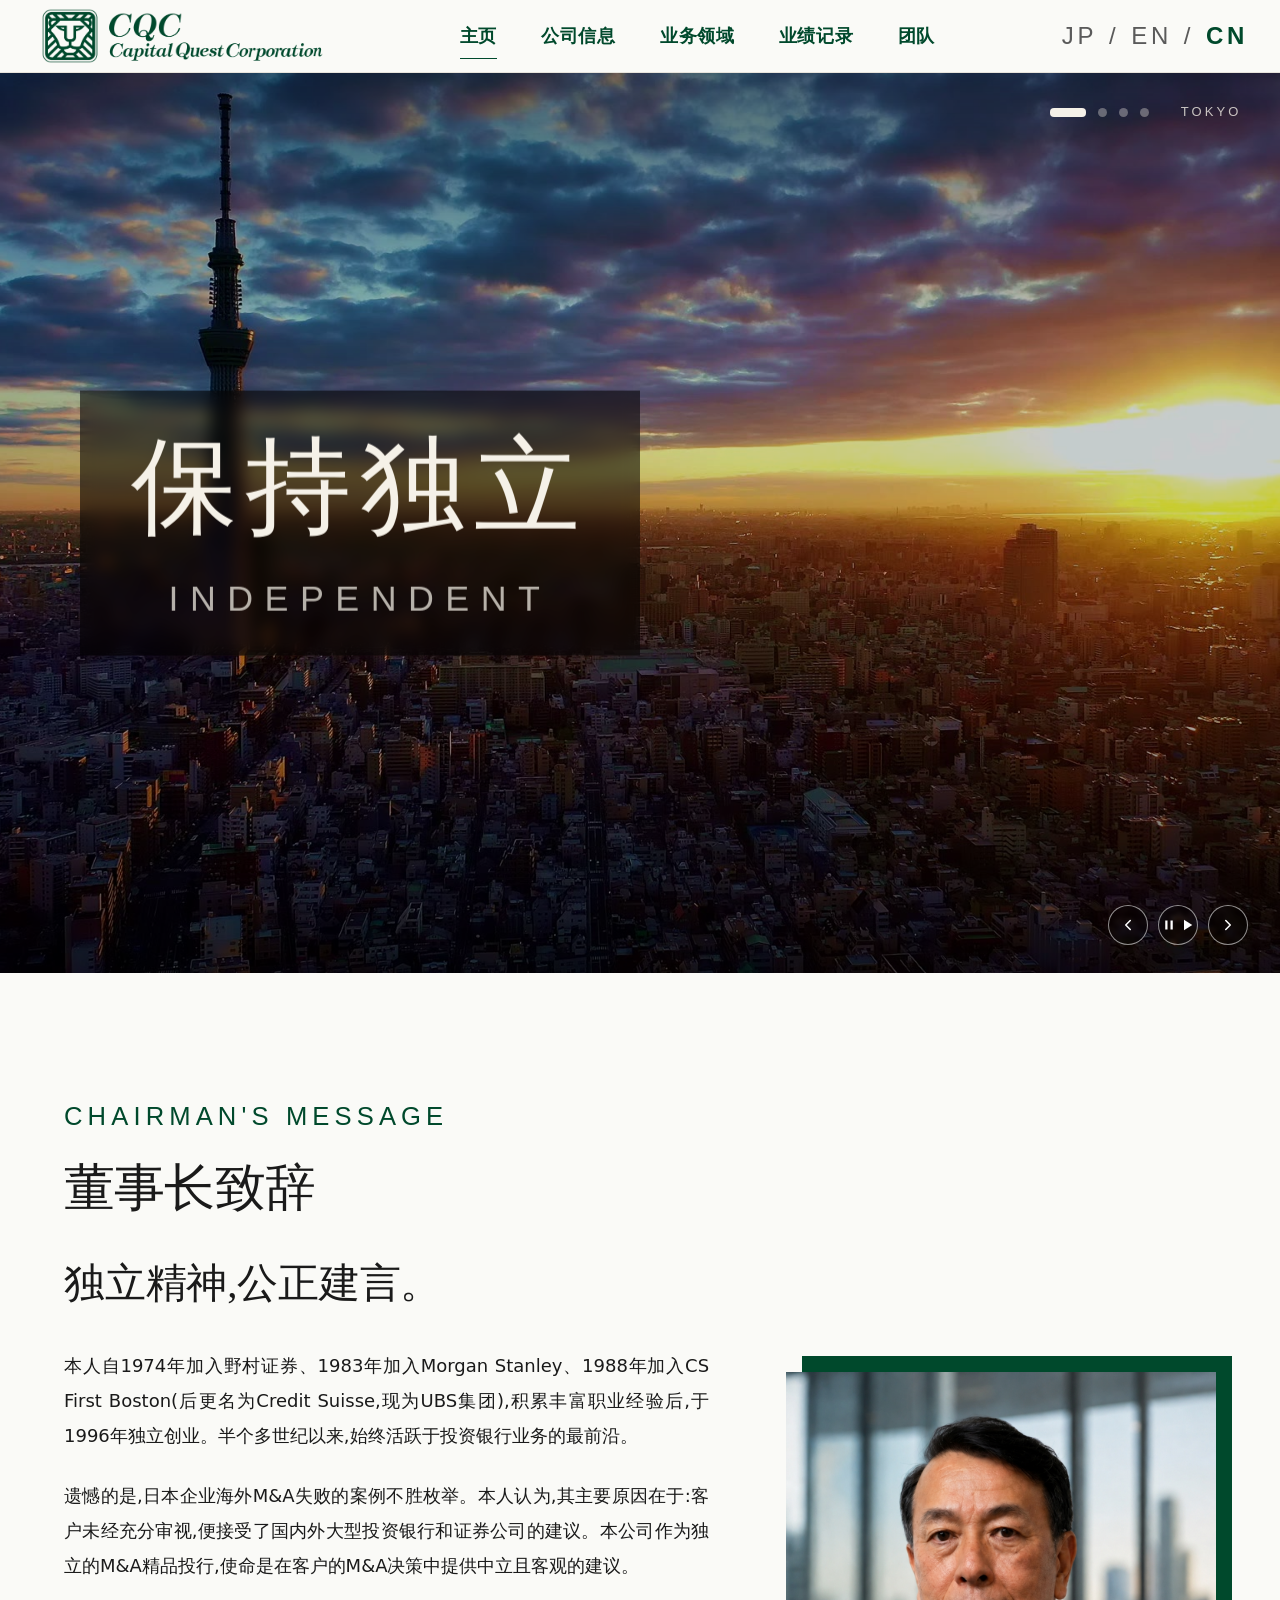
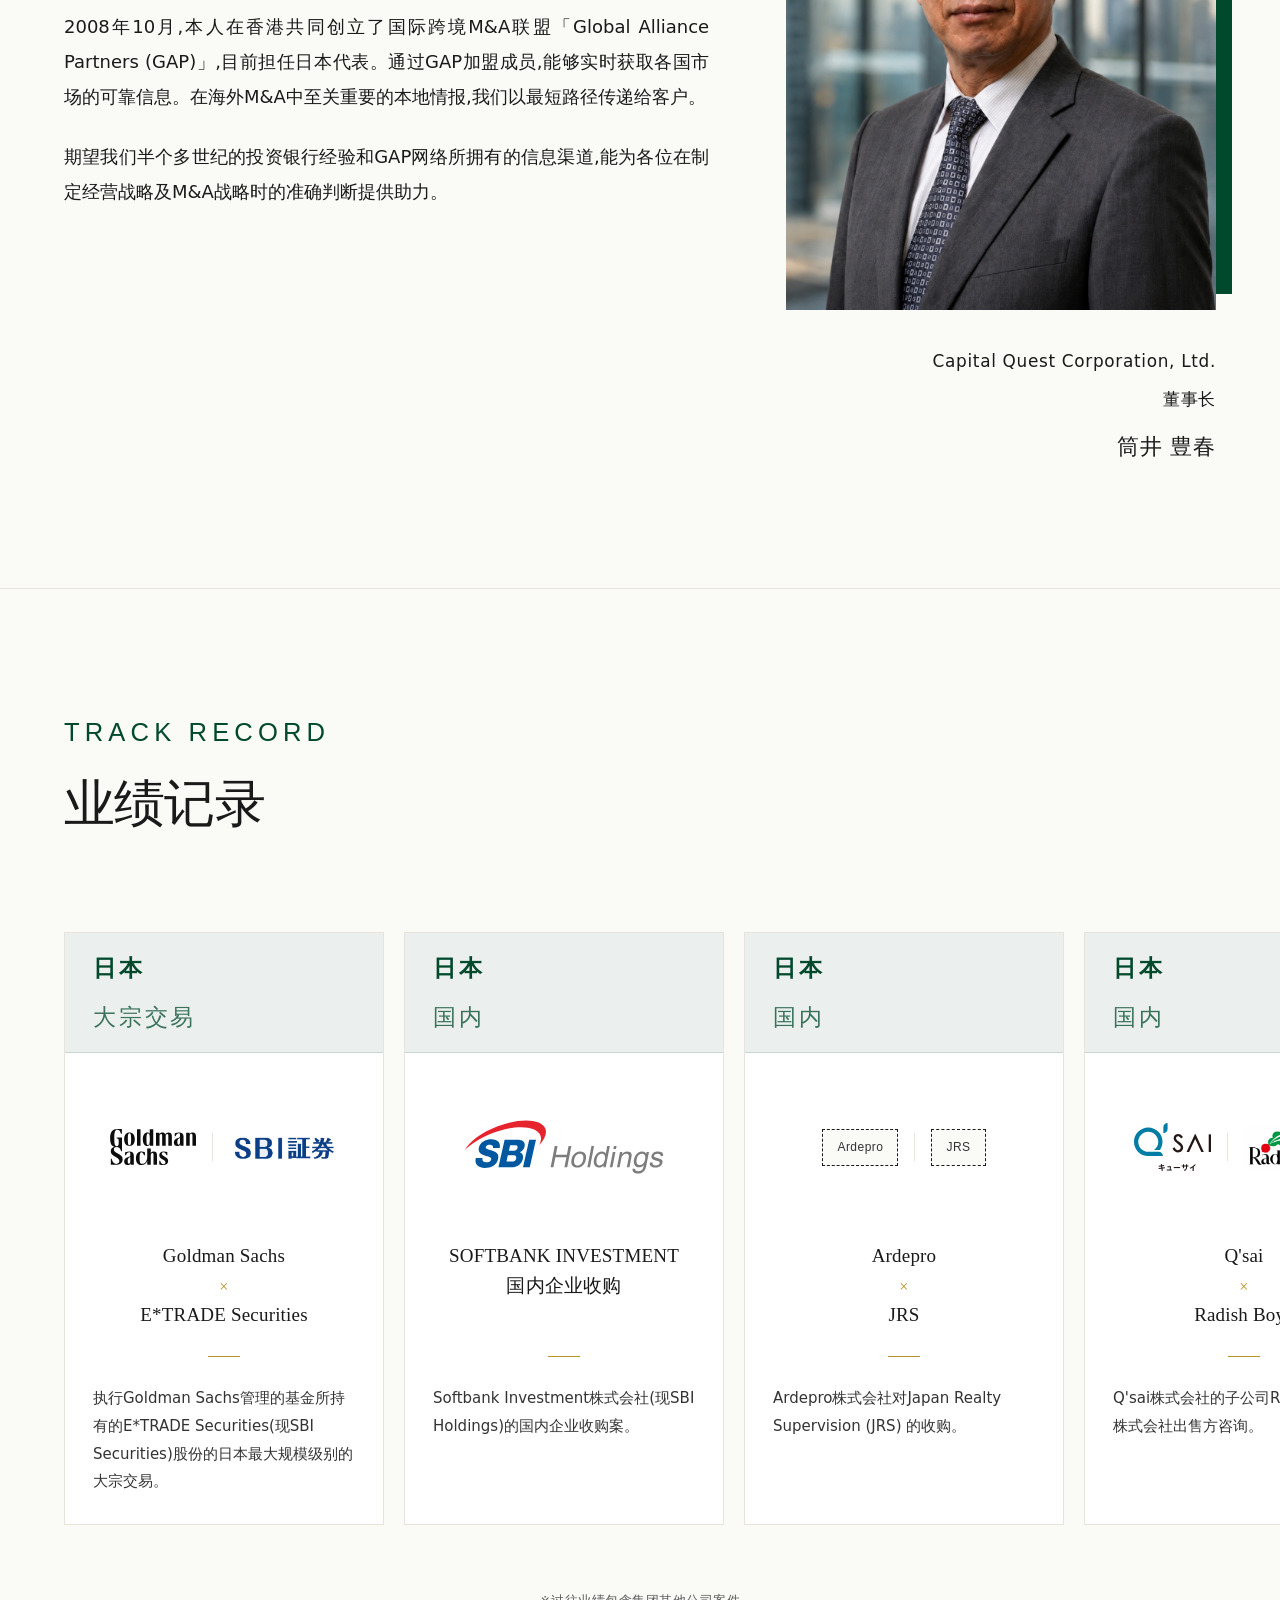
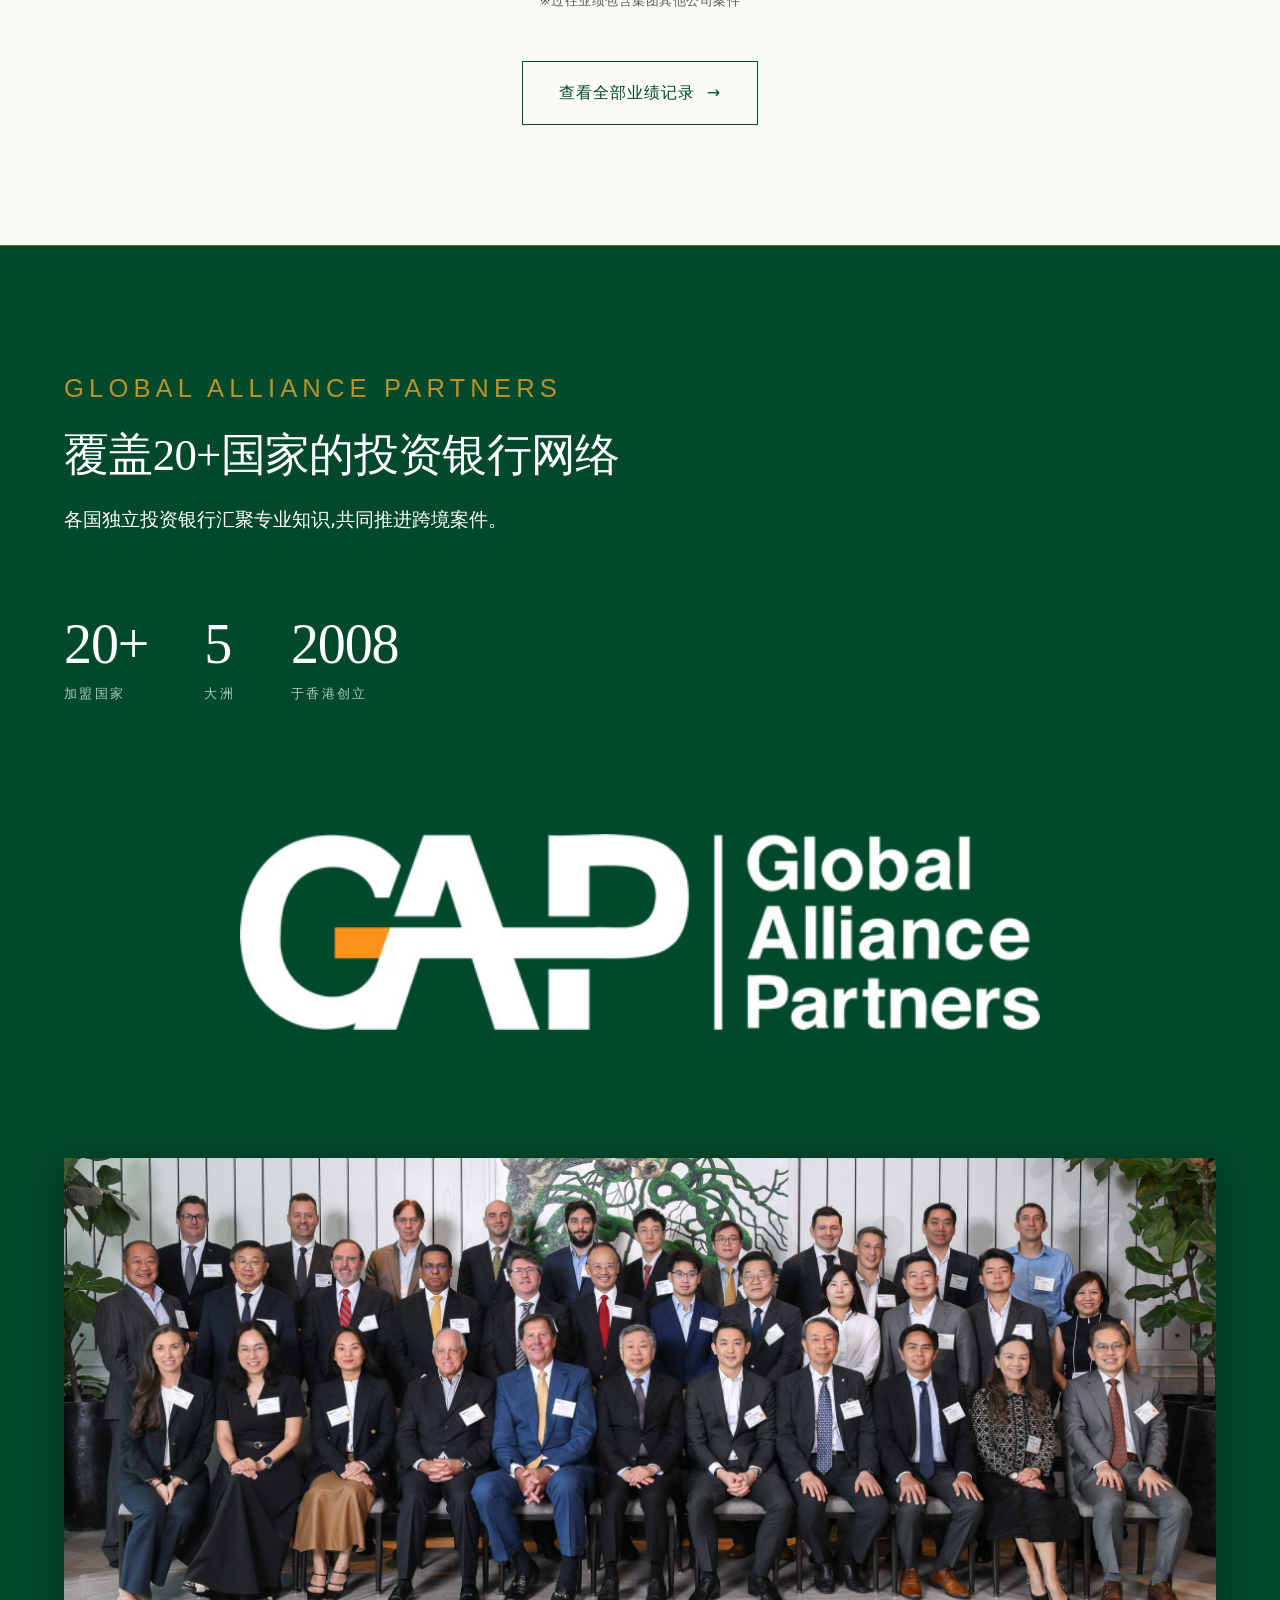
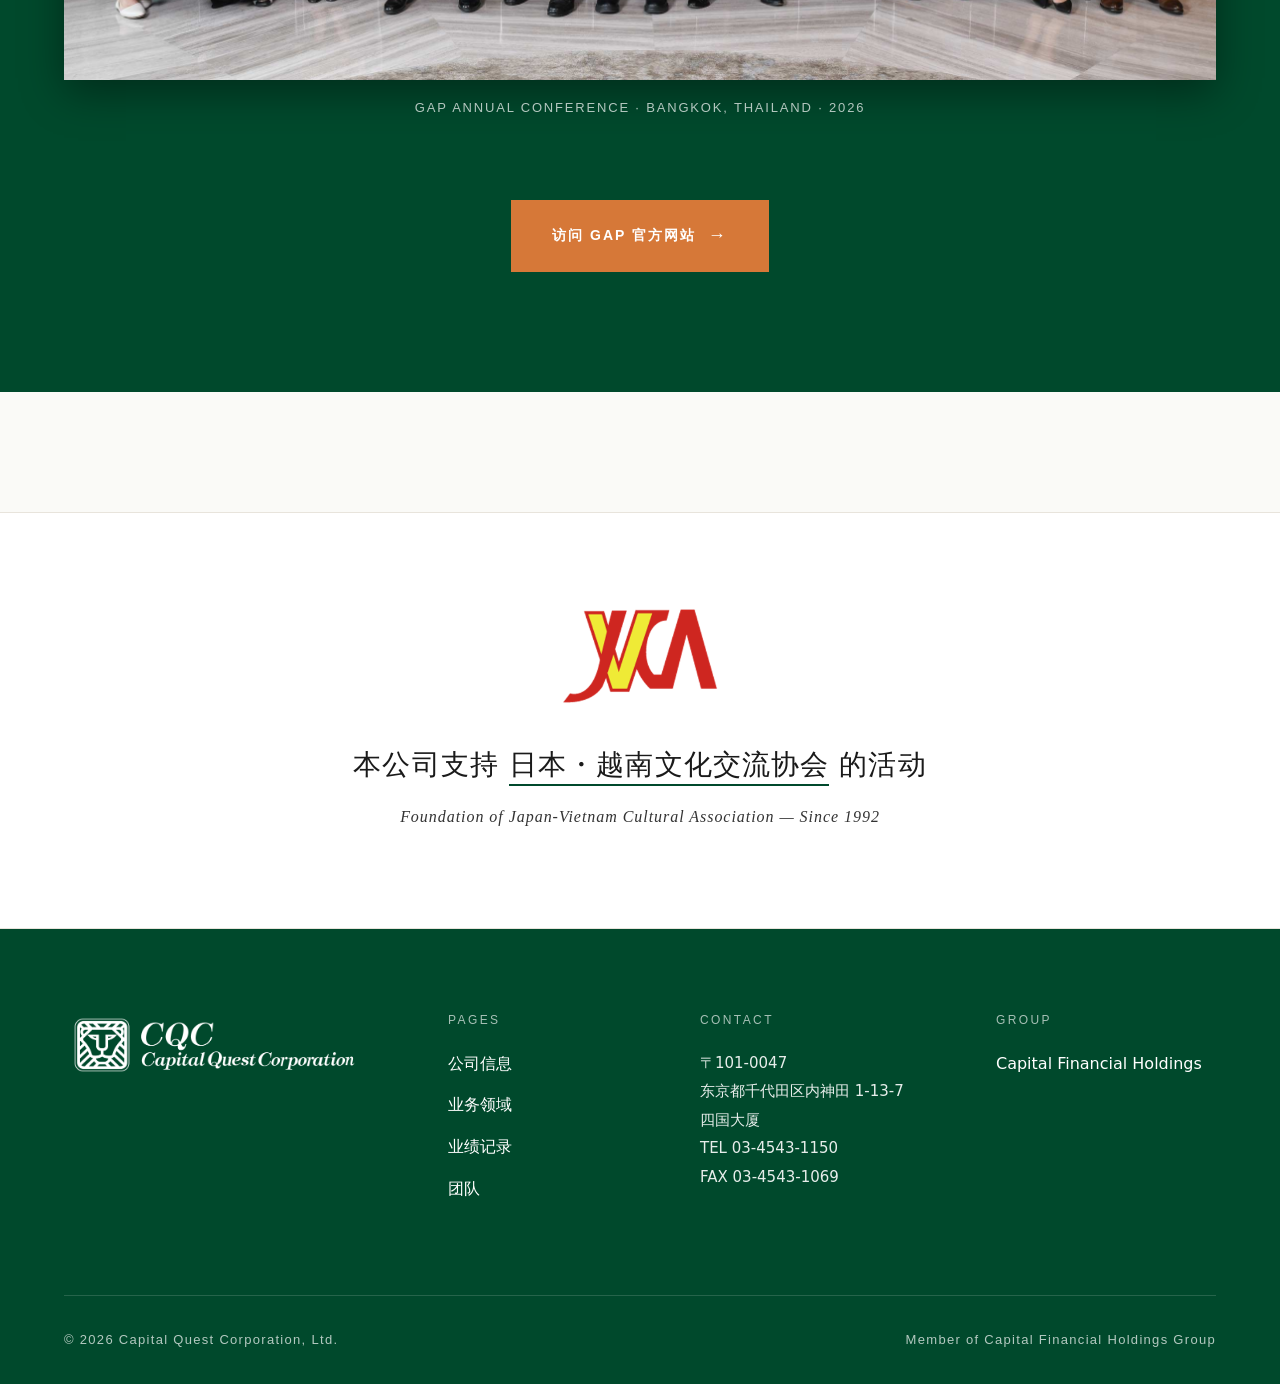
==== cn/index.html @ 0c891648 "ローンチ前必須修正8件（コンプライアンス・表記整合） 🔴 必須修正 1. Team 筒井会長GAP肩書: 「共同創業、取締役」→「共同創設、日本代表」 2. Team 筒井会長CQC就任年: 2026" ====
<!DOCTYPE html>
<html lang="zh-CN">
<head>
  <meta charset="UTF-8">
  <meta name="viewport" content="width=device-width, initial-scale=1">
  <title>Capital Quest Corporation, Ltd. | 独立M&A咨询</title>
  <meta name="description" content="独立系M&A咨询公司。作为Capital Financial Holdings (CFH)集团成员,通过覆盖20+国家的Global Alliance Partners (GAP)网络提供跨境M&A咨询服务。">
  <link rel="canonical" href="https://capital-qc.co.jp/cn/">
  <link rel="stylesheet" href="../assets/css/style.css?v=20260511p">
</head>
<body>

<header class="site-header">
  <div class="site-header__inner">
    <a href="/" class="site-logo" aria-label="Capital Quest Corporation, Ltd. - 主页">
      <img src="../assets/logo/cqc/cqc-logo-transparent.png" alt="Capital Quest Corporation, Ltd.">
    </a>
    <button class="site-nav-toggle" type="button" aria-label="打开菜单" aria-expanded="false" aria-controls="site-nav">
      <span class="site-nav-toggle__bar" aria-hidden="true"></span>
    </button>
    <nav class="site-nav" id="site-nav" aria-label="全球">
      <a href="index.html" class="is-active">主页</a>
      <a href="about.html">公司信息</a>
      <a href="services.html">业务领域</a>
      <a href="track-record.html">业绩记录</a>
      <a href="team.html">团队</a>
    </nav>
    <div class="site-nav__lang" aria-label="语言切换">
      <a href="../index.html">JP</a>
      <span aria-hidden="true">/</span>
      <a href="../en/index.html">EN</a>
      <span aria-hidden="true">/</span>
      <span class="is-active">CN</span>
    </div>
  </div>
</header>

<main>

  <!-- HERO -->
  <section class="hero" aria-labelledby="hero-h1">

    <div class="hero__media" aria-hidden="true">
      <div class="hero__media-layer is-active" data-scene="tk">
        <video autoplay muted loop playsinline preload="auto" disablepictureinpicture controlslist="nodownload nofullscreen noremoteplayback" poster="../assets/img/hero/hero-tk-poster.jpg">
          <source src="../assets/video/TK.mp4" type="video/mp4">
        </video>
      </div>
      <div class="hero__media-layer" data-scene="ny">
        <video muted loop playsinline preload="auto" disablepictureinpicture controlslist="nodownload nofullscreen noremoteplayback" poster="../assets/img/hero/hero-ny-poster.jpg">
          <source src="../assets/video/NY2.mp4" type="video/mp4">
        </video>
      </div>
      <div class="hero__media-layer" data-scene="hk">
        <video muted loop playsinline preload="auto" disablepictureinpicture controlslist="nodownload nofullscreen noremoteplayback" poster="../assets/img/hero/hero-hk-poster.jpg">
          <source src="../assets/video/HK2.mp4" type="video/mp4">
        </video>
      </div>
      <div class="hero__media-layer" data-scene="vn">
        <video muted loop playsinline preload="auto" disablepictureinpicture controlslist="nodownload nofullscreen noremoteplayback" poster="../assets/img/hero/hero-vn-poster.jpg">
          <source src="../assets/video/VN.mp4" type="video/mp4">
        </video>
      </div>
    </div>
    <div class="hero__overlay" aria-hidden="true"></div>

    <div class="hero__cities" aria-hidden="true">
      <span class="hero__city-dot is-active" data-i="0"></span>
      <span class="hero__city-dot" data-i="1"></span>
      <span class="hero__city-dot" data-i="2"></span>
      <span class="hero__city-dot" data-i="3"></span>
      <span class="hero__city-label" id="hero-city-label">TOKYO</span>
    </div>

    <div class="hero__telop" id="hero-telop" aria-live="polite"></div>

    <!-- Hero controls (PC only) — 上一个 / 暂停 / 下一个 -->
    <div class="hero__controls" aria-label="Hero 操作">
      <button type="button" class="hero__ctrl hero__ctrl--prev" aria-label="上一个场景">
        <svg viewBox="0 0 24 24" aria-hidden="true" focusable="false"><path d="M15 6 L9 12 L15 18" fill="none" stroke="currentColor" stroke-width="2" stroke-linecap="round" stroke-linejoin="round"/></svg>
      </button>
      <button type="button" class="hero__ctrl hero__ctrl--toggle" aria-label="暂停" aria-pressed="false">
        <svg class="hero__ctrl-icon hero__ctrl-icon--pause" viewBox="0 0 24 24" aria-hidden="true" focusable="false"><rect x="7" y="6" width="3" height="12" fill="currentColor"/><rect x="14" y="6" width="3" height="12" fill="currentColor"/></svg>
        <svg class="hero__ctrl-icon hero__ctrl-icon--play" viewBox="0 0 24 24" aria-hidden="true" focusable="false"><path d="M8 5 L19 12 L8 19 Z" fill="currentColor"/></svg>
      </button>
      <button type="button" class="hero__ctrl hero__ctrl--next" aria-label="下一个场景">
        <svg viewBox="0 0 24 24" aria-hidden="true" focusable="false"><path d="M9 6 L15 12 L9 18" fill="none" stroke="currentColor" stroke-width="2" stroke-linecap="round" stroke-linejoin="round"/></svg>
      </button>
    </div>

  </section>

  <!-- CHAIRMAN'S MESSAGE -->
  <section class="section chairman" aria-labelledby="chairman-h">
    <div class="container">
      <div class="section-header">
        <span class="eyebrow">Chairman's Message</span>
        <h2 id="chairman-h" class="h2">董事长致辞</h2>
      </div>

      <div class="chairman__grid">
        <div class="chairman__text">
          <h3 class="chairman__pull">独立精神,公正建言。</h3>
          <div class="chairman__body">
            <p class="jp-justify">本人自1974年加入野村证券、1983年加入Morgan Stanley、1988年加入CS First Boston(后更名为Credit Suisse,现为UBS集团),积累丰富职业经验后,于1996年独立创业。半个多世纪以来,始终活跃于投资银行业务的最前沿。</p>
            <p class="jp-justify">遗憾的是,日本企业海外M&amp;A失败的案例不胜枚举。本人认为,其主要原因在于:客户未经充分审视,便接受了国内外大型投资银行和证券公司的建议。本公司作为独立的M&amp;A精品投行,使命是在客户的M&amp;A决策中提供中立且客观的建议。</p>
            <p class="jp-justify">2008年10月,本人在香港共同创立了国际跨境M&amp;A联盟「Global Alliance Partners (GAP)」,目前担任日本代表。通过GAP加盟成员,能够实时获取各国市场的可靠信息。在海外M&amp;A中至关重要的本地情报,我们以最短路径传递给客户。</p>
            <p class="jp-justify">期望我们半个多世纪的投资银行经验和GAP网络所拥有的信息渠道,能为各位在制定经营战略及M&amp;A战略时的准确判断提供助力。</p>
          </div>
        </div>

        <figure class="chairman__photo">
          <div class="chairman__photo-frame">
            <img src="../assets/img/team/tsutsui.png" alt="筒井 豊春">
          </div>
          <figcaption class="chairman__sign">
            <span class="chairman__sign-company">Capital Quest Corporation, Ltd.</span>
            <span class="chairman__sign-title">董事长</span>
            <span class="chairman__sign-name">筒井 豊春</span>
          </figcaption>
        </figure>
      </div>
    </div>
  </section>

  <!-- TRACK RECORD CAROUSEL -->
  <section class="transactions" aria-labelledby="tx-h">
    <div class="container">
      <div class="section-header">
        <span class="eyebrow">Track Record</span>
        <h2 id="tx-h">业绩记录</h2>
      </div>
    </div>

    <div class="transactions__viewport" aria-label="主要案件轮播">
      <div class="transactions__track">

        <article class="tx-card">
          <div class="tx-card__head">
            <span class="tx-card__region">日本</span>
            <span class="tx-card__type">大宗交易</span>
          </div>
          <div class="tx-card__logo tx-card__logo--dual">
            <img src="../assets/img/track-record/logos/goldman-sachs.svg" alt="Goldman Sachs" class="tx-card__logo-img">
            <span class="tx-card__logo-sep" aria-hidden="true"></span>
            <img src="../assets/img/track-record/logos/sbi-securities.png" alt="E*TRADE Securities" class="tx-card__logo-img">
          </div>
          <h3 class="tx-card__title">Goldman Sachs<br><span class="tx-card__title-sep">×</span><br>E*TRADE Securities</h3>
          <span class="tx-card__rule" aria-hidden="true"></span>
          <p class="tx-card__desc">执行Goldman Sachs管理的基金所持有的E*TRADE Securities(现SBI Securities)股份的日本最大规模级别的大宗交易。</p>
        </article>

        <article class="tx-card">
          <div class="tx-card__head">
            <span class="tx-card__region">日本</span>
            <span class="tx-card__type">国内</span>
          </div>
          <div class="tx-card__logo">
            <img src="../assets/img/track-record/logos/sbi-holdings.svg" alt="Softbank Investment(现SBI Holdings)" class="tx-card__logo-img">
          </div>
          <h3 class="tx-card__title">SOFTBANK INVESTMENT<br>国内企业收购</h3>
          <span class="tx-card__rule" aria-hidden="true"></span>
          <p class="tx-card__desc">Softbank Investment株式会社(现SBI Holdings)的国内企业收购案。</p>
        </article>

        <article class="tx-card">
          <div class="tx-card__head">
            <span class="tx-card__region">日本</span>
            <span class="tx-card__type">国内</span>
          </div>
          <div class="tx-card__logo tx-card__logo--dual">
            <span class="tx-card__logo-mark">Ardepro</span>
            <span class="tx-card__logo-sep" aria-hidden="true"></span>
            <span class="tx-card__logo-mark">JRS</span>
          </div>
          <h3 class="tx-card__title">Ardepro<br><span class="tx-card__title-sep">×</span><br>JRS</h3>
          <span class="tx-card__rule" aria-hidden="true"></span>
          <p class="tx-card__desc">Ardepro株式会社对Japan Realty Supervision (JRS) 的收购。</p>
        </article>

        <article class="tx-card">
          <div class="tx-card__head">
            <span class="tx-card__region">日本</span>
            <span class="tx-card__type">国内</span>
          </div>
          <div class="tx-card__logo tx-card__logo--dual">
            <img src="../assets/img/track-record/logos/kyusai.svg" alt="Q'sai" class="tx-card__logo-img">
            <span class="tx-card__logo-sep" aria-hidden="true"></span>
            <img src="../assets/img/track-record/logos/radish-boya.jpg" alt="Radish Boya" class="tx-card__logo-img">
          </div>
          <h3 class="tx-card__title">Q'sai<br><span class="tx-card__title-sep">×</span><br>Radish Boya</h3>
          <span class="tx-card__rule" aria-hidden="true"></span>
          <p class="tx-card__desc">Q'sai株式会社的子公司Radish Boya株式会社出售方咨询。</p>
        </article>

        <article class="tx-card">
          <div class="tx-card__head">
            <span class="tx-card__region">日本</span>
            <span class="tx-card__type">国内</span>
          </div>
          <div class="tx-card__logo tx-card__logo--dual">
            <img src="../assets/img/track-record/logos/jafco.svg" alt="JAFCO" class="tx-card__logo-img">
            <span class="tx-card__logo-sep" aria-hidden="true"></span>
            <img src="../assets/img/track-record/logos/radish-boya.jpg" alt="Radish Boya" class="tx-card__logo-img">
          </div>
          <h3 class="tx-card__title">JAFCO<br><span class="tx-card__title-sep">×</span><br>Radish Boya</h3>
          <span class="tx-card__rule" aria-hidden="true"></span>
          <p class="tx-card__desc">JAFCO株式会社对Q'sai株式会社子公司Radish Boya株式会社的收购。</p>
        </article>

        <article class="tx-card">
          <div class="tx-card__head">
            <span class="tx-card__region">日本</span>
            <span class="tx-card__type">PE・收购</span>
          </div>
          <div class="tx-card__logo tx-card__logo--dual">
            <img src="../assets/img/track-record/logos/japan-industrial-partners.png" alt="Japan Industrial Partners" class="tx-card__logo-img">
            <span class="tx-card__logo-sep" aria-hidden="true"></span>
            <img src="../assets/img/track-record/logos/kyusai.svg" alt="Q'sai" class="tx-card__logo-img">
          </div>
          <h3 class="tx-card__title">Japan Industrial Partners<br><span class="tx-card__title-sep">×</span><br>Q'sai</h3>
          <span class="tx-card__rule" aria-hidden="true"></span>
          <p class="tx-card__desc">Japan Industrial Partners对日冷食品子公司Q'sai株式会社的收购。</p>
        </article>

        <article class="tx-card">
          <div class="tx-card__head">
            <span class="tx-card__region">日本</span>
            <span class="tx-card__type">国内</span>
          </div>
          <div class="tx-card__logo">
            <img src="../assets/img/track-record/logos/global-bridge.jpg" alt="global bridge HOLDINGS" class="tx-card__logo-img">
          </div>
          <h3 class="tx-card__title">global bridge HOLDINGS<br><span class="tx-card__title-sep">×</span><br>Tokyo Lifecare</h3>
          <span class="tx-card__rule" aria-hidden="true"></span>
          <p class="tx-card__desc">global bridge HOLDINGS株式会社(TOKYO PRO Market上市)对Tokyo Lifecare株式会社的收购。</p>
        </article>

        <article class="tx-card">
          <div class="tx-card__head">
            <span class="tx-card__region">日本</span>
            <span class="tx-card__type">国内</span>
          </div>
          <div class="tx-card__logo">
            <img src="../assets/img/track-record/logos/jalux.png" alt="Jalux" class="tx-card__logo-img">
          </div>
          <h3 class="tx-card__title">Jalux<br><span class="tx-card__title-sep">↑</span><br>Capital Partners Holdings</h3>
          <span class="tx-card__rule" aria-hidden="true"></span>
          <p class="tx-card__desc">Capital Partners Holdings对Thierry Marx Japan株式会社股东Jalux的咨询。</p>
        </article>

        <article class="tx-card">
          <div class="tx-card__head">
            <span class="tx-card__region">北美</span>
            <span class="tx-card__type">跨境</span>
          </div>
          <div class="tx-card__logo tx-card__logo--dual">
            <img src="../assets/img/track-record/logos/sbi-holdings.svg" alt="Softbank Investment" class="tx-card__logo-img">
            <span class="tx-card__logo-sep" aria-hidden="true"></span>
            <img src="../assets/img/track-record/logos/funai.png" alt="FUNAI" class="tx-card__logo-img">
          </div>
          <h3 class="tx-card__title">Softbank Investment<br><span class="tx-card__title-sep">×</span><br>FUNAI</h3>
          <span class="tx-card__rule" aria-hidden="true"></span>
          <p class="tx-card__desc">Softbank Investment株式会社(现SBI Holdings)子公司对美国FUNAI Corporation的资本参与。</p>
        </article>

        <article class="tx-card">
          <div class="tx-card__head">
            <span class="tx-card__region">北美</span>
            <span class="tx-card__type">跨境</span>
          </div>
          <div class="tx-card__logo tx-card__logo--dual">
            <img src="../assets/img/track-record/logos/starts.svg" alt="Starts Amenity" class="tx-card__logo-img">
            <span class="tx-card__logo-sep" aria-hidden="true"></span>
            <img src="../assets/img/track-record/logos/bridgepoint.png" alt="BridgePoint International" class="tx-card__logo-img">
          </div>
          <h3 class="tx-card__title">Starts Amenity<br><span class="tx-card__title-sep">×</span><br>BridgePoint International</h3>
          <span class="tx-card__rule" aria-hidden="true"></span>
          <p class="tx-card__desc">Starts Amenity Corporation对BridgePoint International LLC(美国)子公司BridgePoint Japan株式会社的收购。</p>
        </article>

        <article class="tx-card">
          <div class="tx-card__head">
            <span class="tx-card__region">北美</span>
            <span class="tx-card__type">房地产</span>
          </div>
          <div class="tx-card__logo" aria-hidden="true">
            <span class="tx-card__logo-mark">纽约商业地产</span>
          </div>
          <h3 class="tx-card__title">纽约商业地产交易</h3>
          <span class="tx-card__rule" aria-hidden="true"></span>
          <p class="tx-card__desc">基于经营层与纽约本地合作伙伴长期信赖关系的纽约商业地产收购及出售支援。</p>
        </article>

        <article class="tx-card">
          <div class="tx-card__head">
            <span class="tx-card__region">大中华区</span>
            <span class="tx-card__type">跨境</span>
          </div>
          <div class="tx-card__logo" aria-hidden="true">
            <span class="tx-card__logo-mark">京城重工 / 长野工业</span>
          </div>
          <h3 class="tx-card__title">北京京城重工<br><span class="tx-card__title-sep">×</span><br>长野工业</h3>
          <span class="tx-card__rule" aria-hidden="true"></span>
          <p class="tx-card__desc">北京京城重工机械有限责任公司对长野工业株式会社的收购。</p>
        </article>

        <article class="tx-card">
          <div class="tx-card__head">
            <span class="tx-card__region">大中华区</span>
            <span class="tx-card__type">跨境</span>
          </div>
          <div class="tx-card__logo tx-card__logo--dual">
            <img src="../assets/img/track-record/logos/human-holdings.png" alt="Human Holdings" class="tx-card__logo-img">
            <span class="tx-card__logo-sep" aria-hidden="true"></span>
            <img src="../assets/img/track-record/logos/daijob.svg" alt="Daijob" class="tx-card__logo-img">
          </div>
          <h3 class="tx-card__title">Human Holdings<br><span class="tx-card__title-sep">×</span><br>Daijob</h3>
          <span class="tx-card__rule" aria-hidden="true"></span>
          <p class="tx-card__desc">Human Holdings株式会社对Daijob株式会社(香港)的收购。</p>
        </article>

        <article class="tx-card">
          <div class="tx-card__head">
            <span class="tx-card__region">东南亚</span>
            <span class="tx-card__type">跨境</span>
          </div>
          <div class="tx-card__logo tx-card__logo--dual">
            <img src="../assets/img/track-record/logos/thai-oil.svg" alt="Thai Oil" class="tx-card__logo-img">
            <span class="tx-card__logo-sep" aria-hidden="true"></span>
            <img src="../assets/img/track-record/logos/eneos.svg" alt="Nippon Oil(现ENEOS)" class="tx-card__logo-img">
          </div>
          <h3 class="tx-card__title">Thai Oil<br><span class="tx-card__title-sep">×</span><br>Nippon Oil</h3>
          <span class="tx-card__rule" aria-hidden="true"></span>
          <p class="tx-card__desc">Thai Oil Public Company(泰国)通过股份交换收购Nippon Oil Corporation子公司Thai Paraxylene和Thai Lube Base。</p>
        </article>

        <article class="tx-card">
          <div class="tx-card__head">
            <span class="tx-card__region">东南亚</span>
            <span class="tx-card__type">跨境</span>
          </div>
          <div class="tx-card__logo tx-card__logo--dual">
            <img src="../assets/img/track-record/logos/obic.png" alt="OBIC" class="tx-card__logo-img">
            <span class="tx-card__logo-sep" aria-hidden="true"></span>
            <span class="tx-card__logo-mark">Global CyberSoft</span>
          </div>
          <h3 class="tx-card__title">OBIC<br><span class="tx-card__title-sep">×</span><br>Global CyberSoft</h3>
          <span class="tx-card__rule" aria-hidden="true"></span>
          <p class="tx-card__desc">OBIC株式会社对Global CyberSoft(总部:美国／主要业务在越南)的资本参与。</p>
        </article>

        <article class="tx-card">
          <div class="tx-card__head">
            <span class="tx-card__region">东南亚</span>
            <span class="tx-card__type">跨境</span>
          </div>
          <div class="tx-card__logo tx-card__logo--dual">
            <img src="../assets/img/track-record/logos/obc.svg" alt="OBC(OBIC Business Consultants)" class="tx-card__logo-img">
            <span class="tx-card__logo-sep" aria-hidden="true"></span>
            <span class="tx-card__logo-mark">Global CyberSoft</span>
          </div>
          <h3 class="tx-card__title">OBC<br><span class="tx-card__title-sep">×</span><br>Global CyberSoft</h3>
          <span class="tx-card__rule" aria-hidden="true"></span>
          <p class="tx-card__desc">OBC(OBIC Business Consultants)就Global CyberSoft相关后续案件提供咨询服务。</p>
        </article>

      </div>
    </div>

    <div class="container">
      <p class="track-record__note">※过往业绩包含集团其他公司案件</p>
      <div class="transactions__cta">
        <a href="track-record.html" class="transactions__cta-link">
          查看全部业绩记录
          <span class="arrow" aria-hidden="true">→</span>
        </a>
      </div>
    </div>
  </section>

  <!-- GAP NETWORK -->
  <section class="gap-network" aria-labelledby="gap-h">
    <div class="container">
      <div class="section-header gap-network__header">
        <span class="eyebrow">Global Alliance Partners</span>
        <h2 id="gap-h">覆盖20+国家的投资银行网络</h2>
        <p class="gap-network__lead">各国独立投资银行汇聚专业知识,共同推进跨境案件。</p>
      </div>

      <div class="gap-stats">
        <div>
          <div class="gap-stat__num"><span class="num">20+</span></div>
          <div class="gap-stat__label">加盟国家</div>
        </div>
        <div>
          <div class="gap-stat__num"><span class="num">5</span></div>
          <div class="gap-stat__label">大洲</div>
        </div>
        <div>
          <div class="gap-stat__num"><span class="num">2008</span></div>
          <div class="gap-stat__label">于香港创立</div>
        </div>
      </div>

      <div class="gap-network__brand">
        <a href="https://globalalliancepartners.com/" target="_blank" rel="noopener noreferrer" class="gap-network__brand-link" aria-label="Global Alliance Partners 官方网站">
          <img src="../assets/img/gap/gap-logo-white-hd.png" alt="Global Alliance Partners" class="gap-network__brand-logo">
        </a>
      </div>

      <figure class="gap-network__conf">
        <img src="../assets/img/gap/group-shot-2026.jpg" alt="GAP Annual Conference 2026" class="gap-network__conf-img">
        <figcaption class="gap-network__conf-caption">GAP Annual Conference · Bangkok, Thailand · 2026</figcaption>
      </figure>

      <div class="gap-network__cta">
        <a href="https://globalalliancepartners.com/gap-members/"
           class="gap-network__cta-btn"
           target="_blank" rel="noopener noreferrer">
          访问 GAP 官方网站
          <span class="arrow" aria-hidden="true">→</span>
        </a>
      </div>
    </div>
  </section>



</main>

<script>
(function () {
  (function () {
    var track = document.querySelector('.transactions__track');
    if (!track) return;
    var cards = track.querySelectorAll('.tx-card');
    if (cards.length < 2) return;
    cards.forEach(function (card) {
      var clone = card.cloneNode(true);
      clone.setAttribute('aria-hidden', 'true');
      track.appendChild(clone);
    });
  })();

  var layers     = document.querySelectorAll('.hero__media-layer');
  var telop      = document.getElementById('hero-telop');
  var cityLabel  = document.getElementById('hero-city-label');
  var cityDots   = document.querySelectorAll('.hero__city-dot');

  // CN site: keywordJp position holds the larger Mincho-style Chinese title;
  // keywordEn position holds the smaller all-caps English tagline.
  var cities = [
    { key:'tk', label:'TOKYO',     keywordEn:'INDEPENDENT',         keywordJp:'保持独立',           startTime: 0, playbackRate: 1 },
    { key:'ny', label:'NEW YORK',  keywordEn:'TRACK RECORD',        keywordJp:'半世纪业绩',         startTime: 0, playbackRate: 1 },
    { key:'hk', label:'HONG KONG', keywordEn:'CROSSBORDER NETWORK', keywordJp:'20+国家网络',        startTime: 0, playbackRate: 1 },
    { key:'vn', label:'VIETNAM',   keywordEn:'THE NEXT FUTURE',     keywordJp:'连接高增长亚洲',     startTime: 0, playbackRate: 1, theme:'light' }
  ];

  var CITY_DURATION = 8500;
  var EXIT_TRIGGER  = 6500;
  var CROSSFADE_MS  = 2100;
  var WARMUP_MS     = 300;

  if (layers.length > 1) {
    var idx = 0;
    var exitTimer = null;

    var prefersReduce = false;
    try { prefersReduce = window.matchMedia('(prefers-reduced-motion: reduce)').matches; } catch (e) {}

    layers.forEach(function (l, i) {
      var v = l.querySelector('video');
      if (!v) return;
      var st = (cities[i] && cities[i].startTime) || 0;
      var pr = (cities[i] && cities[i].playbackRate) || 1;
      try { v.playbackRate = pr; } catch (e) {}
      if (i === 0) { try { v.currentTime = st; v.play(); } catch (e) {} }
      else         { try { v.pause(); v.currentTime = st; } catch (e) {} }
    });

    function renderTelop(i) {
      if (!telop) return;
      var c = cities[i];
      telop.className = 'hero__telop is-enter' + (c.theme === 'light' ? ' is-light' : '');
      telop.innerHTML =
        '<div class="hero__telop-bar is-enter" id="hero-telop-bar">' +
          '<div class="hero__telop-jp">' + c.keywordJp + '</div>' +
          '<div class="hero__telop-en">' + c.keywordEn + '</div>' +
        '</div>';
    }

    function triggerExit() {
      if (!telop) return;
      telop.classList.remove('is-enter');
      telop.classList.add('is-exit');
      var bar = document.getElementById('hero-telop-bar');
      if (bar) {
        bar.classList.remove('is-enter');
        bar.classList.add('is-exit');
      }
    }

    function updateIndicator(i) {
      cityDots.forEach(function (d, j) { d.classList.toggle('is-active', j === i); });
      if (cityLabel) cityLabel.textContent = cities[i].label;
    }

    function warmupLayer(i) {
      var v = layers[i] && layers[i].querySelector('video');
      if (!v) return;
      var st = (cities[i] && cities[i].startTime) || 0;
      var pr = (cities[i] && cities[i].playbackRate) || 1;
      try { v.playbackRate = pr; v.currentTime = st; var p = v.play(); if (p && p.catch) p.catch(function(){}); } catch (e) {}
    }

    function activateLayer(nextIdx) {
      if (nextIdx === idx) return;
      var prevIdx = idx;
      var next = layers[nextIdx].querySelector('video');
      if (next && next.paused) { try { next.play(); } catch (e) {} }
      layers[prevIdx].classList.remove('is-active');
      idx = nextIdx;
      layers[idx].classList.add('is-active');
      setTimeout(function () {
        var prev = layers[prevIdx].querySelector('video');
        if (prev) {
          var st = (cities[prevIdx] && cities[prevIdx].startTime) || 0;
          try { prev.pause(); prev.currentTime = st; } catch (e) {}
        }
      }, CROSSFADE_MS);
    }

    var isPaused = false;

    function goToCity(i) {
      if (exitTimer) { clearTimeout(exitTimer); exitTimer = null; }
      activateLayer(i);
      renderTelop(i);
      updateIndicator(i);
      if (!isPaused) {
        exitTimer = setTimeout(triggerExit, EXIT_TRIGGER);
      }
    }

    renderTelop(0);
    updateIndicator(0);

    var cycleTimers = [];
    function clearCycle() {
      cycleTimers.forEach(function (t) { clearTimeout(t); });
      cycleTimers = [];
      if (exitTimer) { clearTimeout(exitTimer); exitTimer = null; }
    }
    function scheduleNext() {
      var warmupAt = CITY_DURATION - WARMUP_MS;
      var t1 = setTimeout(function () {
        var nextIdx = (idx + 1) % cities.length;
        warmupLayer(nextIdx);
        var t2 = setTimeout(function () {
          goToCity(nextIdx);
          if (!isPaused) scheduleNext();
        }, WARMUP_MS);
        cycleTimers.push(t2);
      }, warmupAt);
      cycleTimers.push(t1);
    }
    function startCycle() {
      isPaused = false;
      if (!exitTimer) exitTimer = setTimeout(triggerExit, EXIT_TRIGGER);
      scheduleNext();
    }

    var prevBtn   = document.querySelector('.hero__ctrl--prev');
    var nextBtn   = document.querySelector('.hero__ctrl--next');
    var toggleBtn = document.querySelector('.hero__ctrl--toggle');

    function pauseHero() {
      isPaused = true;
      clearCycle();
      var v = layers[idx].querySelector('video');
      if (v) { try { v.pause(); } catch (e) {} }
      if (toggleBtn) {
        toggleBtn.classList.add('is-paused');
        toggleBtn.setAttribute('aria-pressed', 'true');
        toggleBtn.setAttribute('aria-label', '播放');
      }
    }
    function playHero() {
      var v = layers[idx].querySelector('video');
      if (v) { try { var p = v.play(); if (p && p.catch) p.catch(function(){}); } catch (e) {} }
      startCycle();
      if (toggleBtn) {
        toggleBtn.classList.remove('is-paused');
        toggleBtn.setAttribute('aria-pressed', 'false');
        toggleBtn.setAttribute('aria-label', '暂停');
      }
    }
    function jumpTo(i) {
      var wasPaused = isPaused;
      clearCycle();
      warmupLayer(i);
      goToCity(i);
      if (!wasPaused) startCycle();
    }

    if (prevBtn)   prevBtn.addEventListener('click', function () { jumpTo((idx - 1 + cities.length) % cities.length); });
    if (nextBtn)   nextBtn.addEventListener('click', function () { jumpTo((idx + 1) % cities.length); });
    if (toggleBtn) toggleBtn.addEventListener('click', function () { if (isPaused) playHero(); else pauseHero(); });

    // 始终启动循环（不论 prefers-reduced-motion 设定）
    // CSS @media (prefers-reduced-motion: reduce) 会单独抑制各元素的进入/退出动画。
    startCycle();
  }
})();
</script>
<script src="../assets/js/site.js?v=20260511o" defer></script>

<!-- JVCA Support Section -->
<section class="site-support" aria-label="JVCA support">
  <div class="container">
    <div class="site-support__inner">
      <div class="site-support__logo">
        <img src="../assets/img/group/jvca.png" alt="JVCA — 日本越南文化交流协会">
      </div>
      <div class="site-support__text">
        <p class="site-support__line">本公司支持 <a href="https://www.jvca.or.jp/" target="_blank" rel="noopener noreferrer">日本・越南文化交流协会</a> 的活动</p>
        <p class="site-support__since">Foundation of Japan-Vietnam Cultural Association — Since 1992</p>
      </div>
    </div>
  </div>
</section>

<footer class="site-footer">
  <div class="container">
<div class="site-footer__grid">

      <div class="site-footer__brand">
        <img src="../assets/logo/cqc/cqc-logo-white.png" alt="Capital Quest Corporation, Ltd.">
      </div>

      <div class="site-footer__col">
        <h4>Pages</h4>
        <ul>
          <li><a href="about.html">公司信息</a></li>
          <li><a href="services.html">业务领域</a></li>
          <li><a href="track-record.html">业绩记录</a></li>
          <li><a href="team.html">团队</a></li>
        </ul>
      </div>

      <div class="site-footer__col">
        <h4>Contact</h4>
        <address>
          〒101-0047<br>
          东京都千代田区内神田 1-13-7<br>
          四国大厦<br>
          TEL 03-4543-1150<br>
          FAX 03-4543-1069
        </address>
      </div>

      <div class="site-footer__col">
        <h4>Group</h4>
        <ul>
          <li>Capital Financial Holdings</li>
        </ul>
      </div>


    </div>

    <div class="site-footer__bottom">
      <span>&copy; 2026 Capital Quest Corporation, Ltd.</span>
      <span>Member of Capital Financial Holdings Group</span>
    </div>
  </div>
</footer>

</body>
</html>
---- assets/css/style.css ----
/* =====================================================
   CQC Website — style.css
   v0.1 (2026-04-27)
   Plain HTML + 自作CSS。フレームワーク不使用。
   全設計値は :root に集約。微調整は :root の値変更で全頁伝播。
   ===================================================== */

/* -----------------------------------------------------
   1. Design Tokens (:root variables)
   ----------------------------------------------------- */
:root {
  /* Brand colors */
  --c-forest:       #00492C;   /* CQC公式 / Primary */
  --c-forest-deep:  #003620;   /* hover / 深調 */
  --c-forest-soft:  #E5EDE9;   /* 淡背景 */
  --c-gold:         #B8922A;   /* アクセント（最小限・下線） */

  /* Surfaces */
  --c-bg:           #FAFAF7;   /* warm ivory（基本背景） */
  --c-paper:        #FFFFFF;   /* カード等 */
  --c-ink:          #1A1A1A;   /* 本文 */
  --c-ink-muted:    #333333;   /* 補足（強化済） */
  --c-ink-faint:    #5A5A5A;   /* キャプション（強化済） */
  --c-border:       #E8E4DC;   /* 罫線 */
  --c-border-strong:#1A1A1A;   /* 強調罫線 */

  /* Typography stacks (OS fonts only — no webfont) */
  --font-mincho:
      "Hiragino Mincho ProN", "Hiragino Mincho Pro",
      "Yu Mincho", "YuMincho", "ＭＳ 明朝", serif;
  --font-gothic:
      "Hiragino Sans", "Hiragino Kaku Gothic ProN",
      "Yu Gothic Medium", YuGothic, "Yu Gothic",
      "Meiryo UI", Meiryo, "Noto Sans JP",
      system-ui, -apple-system, sans-serif;
  /* serif-en は --font-mincho にエイリアス（フォントファミリー数を3に集約） */
  --font-serif-en: var(--font-mincho);
  --font-sans-en:
      "Helvetica Neue", Helvetica, Arial,
      "Liberation Sans", sans-serif;

  /* Type scale — 4 tiers only (Display / Title / Body / Caption)
     全画面で視認性と一貫性を確保。これ以外のサイズは原則使わない。 */
  --fs-display:  clamp(2.75rem, 5vw,   4.5rem);    /* T1 — Hero H1 only */
  --fs-title:    clamp(1.5rem,  2.5vw, 2.125rem);  /* T2 — eyebrow override / h2 / pull / hero subhead */
  --fs-body:     1rem;                              /* T3 — paragraphs / sub / lead / mission body */
  --fs-caption:  0.8125rem;                         /* T4 — labels / tags / marker labels */

  /* Legacy aliases (互換性のため残置。新規は上記4トークンを使うこと) */
  --fs-h1:       var(--fs-display);
  --fs-h2:       var(--fs-title);
  --fs-h3:       var(--fs-body);
  --fs-small:    var(--fs-caption);
  --fs-eyebrow:  var(--fs-caption);
  --fs-stat-num: var(--fs-display);

  --lh-display: 1.25;
  --lh-heading: 1.4;
  --lh-body:    1.85;        /* 和文向け広め */

  /* Spacing scale */
  --space-section:   120px;  /* セクション間 */
  --space-block:     80px;   /* ブロック間 */
  --space-element:   32px;
  --space-tight:     16px;
  --space-hairline:  8px;

  /* Layout */
  --max-w:    1280px;
  --gutter:   clamp(24px, 5vw, 64px);
  --nav-h:    72px;

  /* Borders & shadow */
  --radius:        2px;
  --shadow-soft:   0 4px 16px rgba(0, 0, 0, 0.08);
  --shadow-hover:  0 8px 24px rgba(0, 0, 0, 0.12);

  /* Motion */
  --ease:         cubic-bezier(0.4, 0, 0.2, 1);
  --duration:     200ms;
  --duration-lg:  400ms;
}

/* -----------------------------------------------------
   2. Reset (minimal)
   ----------------------------------------------------- */
*, *::before, *::after { box-sizing: border-box; }
* { margin: 0; padding: 0; }

html {
  -webkit-text-size-adjust: 100%;
  -webkit-font-smoothing: antialiased;
  -moz-osx-font-smoothing: grayscale;
  scroll-behavior: smooth;
}

body {
  background: var(--c-bg);
  color: var(--c-ink);
  font-family: var(--font-gothic);
  font-size: var(--fs-body);
  line-height: var(--lh-body);
  font-feature-settings: "palt" 1;  /* 和文プロポーショナル詰め */
}

img, svg { display: block; max-width: 100%; height: auto; }
a { color: inherit; text-decoration: none; transition: opacity var(--duration) var(--ease); }
a:hover { opacity: 0.7; }
button { font: inherit; background: none; border: 0; cursor: pointer; color: inherit; }
ul, ol { list-style: none; }

/* -----------------------------------------------------
   3. Japanese typography rules
   ----------------------------------------------------- */
.jp-justify {
  text-align: justify;
  text-justify: inter-ideograph;
  word-break: auto-phrase;
  line-break: strict;
  hanging-punctuation: allow-end;
}

/* -----------------------------------------------------
   4. Layout primitives
   ----------------------------------------------------- */
.container {
  width: 100%;
  max-width: var(--max-w);
  margin-inline: auto;
  padding-inline: var(--gutter);
}

.section {
  padding-block: var(--space-section);
}

.section--tight {
  padding-block: var(--space-block);
}

.divider {
  height: 1px;
  background: var(--c-border);
  border: 0;
}

/* -----------------------------------------------------
   5. Typography utilities
   ----------------------------------------------------- */
.eyebrow {
  font-family: var(--font-sans-en);
  font-size: var(--fs-eyebrow);
  font-weight: 500;
  letter-spacing: 0.2em;
  text-transform: uppercase;
  color: var(--c-forest);
  display: inline-block;
}

.display {
  font-family: var(--font-mincho);
  font-size: var(--fs-display);
  font-weight: 500;
  line-height: var(--lh-display);
  letter-spacing: -0.01em;
  color: var(--c-ink);
}

.h1 {
  font-family: var(--font-mincho);
  font-size: var(--fs-h1);
  font-weight: 500;
  line-height: var(--lh-heading);
  letter-spacing: -0.005em;
}

.h2 {
  font-family: var(--font-mincho);
  font-size: var(--fs-h2);
  font-weight: 500;
  line-height: var(--lh-heading);
}

.h3 {
  font-family: var(--font-gothic);
  font-size: var(--fs-h3);
  font-weight: 600;
  line-height: var(--lh-heading);
}

.lead {
  font-family: var(--font-mincho);
  font-size: clamp(1.125rem, 1.75vw, 1.375rem);
  line-height: 1.85;
  color: var(--c-ink);
}

.body-text {
  font-family: var(--font-gothic);
  font-size: var(--fs-body);
  line-height: var(--lh-body);
  color: var(--c-ink);
}

.muted { color: var(--c-ink-muted); }
.faint { color: var(--c-ink-faint); }

.num {
  font-family: var(--font-serif-en);
  font-variant-numeric: tabular-nums;
  font-feature-settings: "tnum" 1;
}

/* -----------------------------------------------------
   6. Header / Nav
   ----------------------------------------------------- */
.site-header {
  position: sticky;
  top: 0;
  z-index: 50;
  background: rgba(250, 250, 247, 0.92);
  backdrop-filter: saturate(180%) blur(12px);
  -webkit-backdrop-filter: saturate(180%) blur(12px);
  border-bottom: 1px solid var(--c-border);
}

.site-header__inner {
  display: flex;
  align-items: center;
  justify-content: space-between;
  height: var(--nav-h);
  padding-inline: clamp(20px, 2.5vw, 40px);
}

.site-logo {
  display: flex;
  align-items: center;
  gap: 12px;
}

.site-logo img {
  height: 72px;
  width: auto;
}

.site-nav {
  display: flex;
  gap: 44px;
}

.site-nav a {
  font-family: var(--font-gothic);
  font-size: 1.125rem;
  font-weight: 700;
  color: var(--c-forest);
  letter-spacing: 0.04em;
  position: relative;
  padding-block: 6px;
}

.site-nav a::after {
  content: "";
  position: absolute;
  left: 0;
  bottom: 0;
  width: 100%;
  height: 1px;
  background: var(--c-forest);
  transform: scaleX(0);
  transform-origin: left;
  transition: transform var(--duration) var(--ease);
}

.site-nav a:hover { opacity: 1; }
.site-nav a:hover::after,
.site-nav a.is-active::after { transform: scaleX(1); }

.site-nav__lang {
  display: flex;
  align-items: center;
  gap: 12px;
  font-family: var(--font-sans-en);
  font-size: 1.5rem;  /* 24px (元 12px、2 倍) */
  letter-spacing: 0.15em;
}
.site-nav__lang span { color: var(--c-ink-faint); }
.site-nav__lang .is-active { color: var(--c-forest); font-weight: 600; }
.site-nav__lang a {
  color: var(--c-ink-faint);
  text-decoration: none;
  transition: color var(--duration) var(--ease);
}
.site-nav__lang a:hover { color: var(--c-ink); }

/* モバイル/タブレットだけ言語トグルを縮小 + 間隔詰め */
@media (max-width: 1024px) {
  .site-nav__lang {
    font-size: 0.8125rem;  /* 13px */
    gap: 4px;
    letter-spacing: 0.06em;
  }
}

/* ---- Hamburger toggle (mobile only) ---- */
.site-nav-toggle {
  display: none;
  width: 44px;
  height: 44px;
  margin: 0;
  padding: 0;
  background: transparent;
  border: 0;
  cursor: pointer;
  position: relative;
  z-index: 60;
  -webkit-appearance: none;
}
.site-nav-toggle__bar,
.site-nav-toggle__bar::before,
.site-nav-toggle__bar::after {
  display: block;
  width: 24px;
  height: 2px;
  background: var(--c-forest);
  position: absolute;
  left: 50%;
  transform: translateX(-50%);
  transition: transform 0.25s ease, top 0.25s ease, opacity 0.2s ease;
}
.site-nav-toggle__bar {
  top: 50%;
  margin-top: -1px;
}
.site-nav-toggle__bar::before { content: ''; top: -8px; }
.site-nav-toggle__bar::after  { content: ''; top:  8px; }

.site-nav-toggle.is-open .site-nav-toggle__bar { background: transparent; }
.site-nav-toggle.is-open .site-nav-toggle__bar::before {
  top: 0;
  transform: translateX(-50%) rotate(45deg);
}
.site-nav-toggle.is-open .site-nav-toggle__bar::after {
  top: 0;
  transform: translateX(-50%) rotate(-45deg);
}

/* -----------------------------------------------------
   7. Hero (A案 Centerview Style)
   ----------------------------------------------------- */
.hero {
  position: relative;
  padding-block: clamp(96px, 14vh, 180px) clamp(80px, 12vh, 140px);
  min-height: 100vh;
  display: flex;
  align-items: center;
  background: #0a0a0a;
  overflow: hidden;
  text-align: center;
}

@media (max-width: 1024px) {
  .hero { height: 45vh; min-height: 340px; padding-block: 0; }
}

@media (max-width: 768px) {
  .hero { height: 38vh; min-height: 300px; padding-block: 0; }
}

/* Houlihan-style full-bleed media layer */
.hero__media {
  position: absolute;
  inset: 0;
  z-index: 0;
  overflow: hidden;
}
.hero__media-layer {
  position: absolute;
  inset: 0;
  opacity: 0;
  /* 2秒クロスフェード、cubic-bezier で柔らかい立ち上がり・収束 */
  transition: opacity 2s cubic-bezier(0.45, 0, 0.25, 1);
  will-change: opacity;
  /* GPU レイヤーに昇格して描画安定化 */
  transform: translateZ(0);
}
.hero__media-layer.is-active { opacity: 1; }
.hero__media-layer video {
  width: 100%;
  height: 100%;
  object-fit: cover;
  display: block;
  /* GPU レイヤーで描画。scale や animation は付けない（震え防止） */
  transform: translateZ(0);
  backface-visibility: hidden;
}
/* TK / NY: ビル・タワー先端まで表示するため上端に揃える */
.hero__media-layer[data-scene="tk"] video,
.hero__media-layer[data-scene="ny"] video {
  object-position: center top;
}
.hero__overlay {
  position: absolute;
  inset: 0;
  z-index: 1;
  pointer-events: none;
  background:
    linear-gradient(180deg,
      rgba(0,0,0,0.55) 0%,
      rgba(0,0,0,0.20) 35%,
      rgba(0,0,0,0.20) 60%,
      rgba(0,0,0,0.65) 100%);
}
.hero > .container {
  position: relative;
  z-index: 2;
  width: 100%;
}

/* Text color + size overrides on dark media (Houlihan / Lazard standard) */
.hero .hero__eyebrow  {
  color: rgba(245,241,232,0.78);
  font-size: clamp(1.25rem, 2vw, 1.625rem);
}
.hero__brand-logotype {
  display: block;
  height: clamp(70px, 8.7vw, 120px);
  width: auto;
}
.hero .hero__h1       { color: #F5F1E8; font-size: clamp(3.5rem, 6.5vw, 6rem); white-space: nowrap; }
.hero .hero__subhead  { color: #F5F1E8; font-size: clamp(1.5rem, 2.5vw, 2.125rem); }
.hero .hero__lead     { color: rgba(245,241,232,0.82); }
.hero .hero__stats    { border-top-color: rgba(245,241,232,0.22); }
.hero .stat__num      { color: var(--c-gold); }
.hero .stat__label    { color: rgba(245,241,232,0.72); }
.hero .stat__sublabel { color: rgba(245,241,232,0.55); }

@media (prefers-reduced-motion: reduce) {
  /* Keep poster/video visible; just disable crossfade animation. JS also halts the cycle. */
  .hero__media-layer { transition: none; }
}

.hero__inner {
  display: grid;
  gap: var(--space-element);
  max-width: 960px;
  margin-inline: auto;
  justify-items: center;
}

.hero__eyebrow {
  margin-bottom: 8px;
}

.hero__h1 {
  font-family: var(--font-mincho);
  font-size: var(--fs-display);
  font-weight: 500;
  line-height: var(--lh-display);
  letter-spacing: -0.015em;
  color: var(--c-ink);
}

.hero__subhead {
  font-family: var(--font-mincho);
  font-size: clamp(1.25rem, 2vw, 1.625rem);
  font-weight: 400;
  line-height: 1.7;
  color: var(--c-ink);
  margin-top: -8px;
}

.hero__lead {
  font-family: var(--font-gothic);
  font-size: clamp(0.9375rem, 1.2vw, 1.0625rem);
  line-height: 1.95;
  color: var(--c-ink-muted);
  max-width: 56ch;
  margin-top: 8px;
}

/* Hero stats — institutional 3-column */
.hero__stats {
  margin-top: var(--space-block);
  display: grid;
  grid-template-columns: repeat(3, minmax(0, 1fr));
  gap: var(--space-element);
  border-top: 1px solid var(--c-border);
  padding-top: var(--space-element);
  max-width: 720px;
}

.stat__num {
  font-family: var(--font-serif-en);
  font-variant-numeric: tabular-nums;
  font-feature-settings: "tnum" 1;
  font-size: var(--fs-stat-num);
  font-weight: 400;
  line-height: 1;
  color: var(--c-forest);
  letter-spacing: -0.02em;
}

.stat__label {
  margin-top: 12px;
  font-family: var(--font-sans-en);
  font-size: 0.75rem;
  letter-spacing: 0.15em;
  text-transform: uppercase;
  color: var(--c-ink-muted);
  line-height: 1.5;
}

.stat__sublabel {
  font-family: var(--font-gothic);
  font-size: 0.8125rem;
  color: var(--c-ink-faint);
  margin-top: 4px;
  letter-spacing: 0.02em;
}

/* Subtle decorative gold rule */
.hero__rule {
  width: 48px;
  height: 1px;
  background: var(--c-gold);
  margin-bottom: 16px;
}

/* -----------------------------------------------------
   7-b. Hero Telop  (TK→NY→HK→VN ローテーション字幕)
        和文(大) → 英文 → 都市名 の順に下から上に積層。
        黒帯は左から右へ広がって出現、左方向へ縮んで消える。
   ----------------------------------------------------- */

/* City indicator (top-right) */
.hero__cities {
  position: absolute;
  top: 12px;
  right: 12px;
  z-index: 4;
  display: flex;
  align-items: center;
  gap: 8px;
  pointer-events: none;
}
.hero__city-dot {
  width: 6px;
  height: 6px;
  background: rgba(245,241,232,0.35);
  border-radius: 50%;
  transition: width 0.4s ease, background 0.4s ease, border-radius 0.4s ease;
}
.hero__city-dot.is-active {
  background: #F5F1E8;
  width: 24px;
  border-radius: 3px;
}
.hero__city-label {
  margin-left: 14px;
  font-family: var(--font-sans-en);
  font-size: 11px;
  color: rgba(245,241,232,0.78);
  letter-spacing: 0.2em;
  text-transform: uppercase;
}

/* Telop block (vertically centered, full-width with side margins — unified PC + mobile) */
.hero__telop {
  position: absolute;
  z-index: 3;
  top: 50%;
  left: 16px;
  right: 16px;
  transform: translateY(-50%);
  max-width: none;
  pointer-events: none;
}
.hero__telop-bar {
  position: relative;
  overflow: hidden;
  padding: 12px 14px;
  background: rgba(0,0,0,0.78);
  -webkit-backdrop-filter: blur(8px);
          backdrop-filter: blur(8px);
  transform: scaleX(0);
  transform-origin: left center;
}

/* FB2: 暗背景シーン（VN）用 — 白帯 + 墨文字で視認性確保 */
.hero__telop.is-light .hero__telop-bar  { background: rgba(255,255,255,0.55); }
.hero__telop.is-light .hero__telop-jp   { color: #1a1a1a; }
.hero__telop.is-light .hero__telop-en   { color: rgba(26,26,26,0.65); }

/* === 黒帯：よりゆっくり優雅に展開 === */
.hero__telop-bar.is-enter {
  animation: cqcHeroBarEnter 1.2s cubic-bezier(0.16, 1, 0.3, 1) 1.4s forwards;
}
.hero__telop-bar.is-exit {
  transform-origin: left center;
  /* 文字と同期してゆっくり退場 */
  animation: cqcHeroBarExit 1.6s cubic-bezier(0.22, 1, 0.36, 1) forwards;
}
@keyframes cqcHeroBarEnter { from { transform: scaleX(0); } to { transform: scaleX(1); } }
@keyframes cqcHeroBarExit  { from { transform: scaleX(1); } to { transform: scaleX(0); } }

/* === 文字：opacity + slide + blur のレイヤード演出 === */
.hero__telop-jp {
  font-family: var(--font-mincho);
  font-size: clamp(16px, 4.4vw, 22px);
  font-weight: 400;
  color: #F5F1E8;
  letter-spacing: 0.08em;
  line-height: 1.4;
  margin-bottom: 8px;
  white-space: normal;
  opacity: 0;
  transform: translateY(24px);
  filter: blur(10px);
  will-change: opacity, transform, filter;
}
.hero__telop-en {
  font-family: var(--font-sans-en);
  font-size: 10px;
  font-weight: 500;
  color: rgba(245,241,232,0.72);
  letter-spacing: 0.24em;
  text-transform: uppercase;
  opacity: 0;
  transform: translateY(20px);
  filter: blur(8px);
  will-change: opacity, transform, filter;
}
.hero__telop-city {
  font-family: var(--font-sans-en);
  font-size: clamp(14px, 1.4vw, 17px);
  font-weight: 600;
  color: rgba(245,241,232,0.55);
  letter-spacing: 0.2em;
  text-transform: uppercase;
  opacity: 0;
}

/* 入場：和文先 → 英文 のスタガード演出。ease-out-expo 風で柔らかく着地 */
.hero__telop.is-enter .hero__telop-jp   { animation: cqcHeroTextEnter 1.6s cubic-bezier(0.16, 1, 0.3, 1) 2.3s forwards; }
.hero__telop.is-enter .hero__telop-en   { animation: cqcHeroTextEnter 1.6s cubic-bezier(0.16, 1, 0.3, 1) 2.9s forwards; }

/* 退場：シンプルにopacity + 微かなtranslateY、ease-out で長い余韻 */
.hero__telop.is-exit .hero__telop-jp,
.hero__telop.is-exit .hero__telop-en {
  animation: cqcHeroTextExit 1.6s cubic-bezier(0.22, 1, 0.36, 1) forwards;
}

@keyframes cqcHeroTextEnter {
  to {
    opacity: 1;
    transform: translateY(0);
    filter: blur(0);
  }
}
@keyframes cqcHeroTextExit {
  to {
    opacity: 0;
    transform: translateY(-8px);
  }
}

@media (max-width: 480px) {
  .hero__telop-jp   { font-size: clamp(15px, 4.8vw, 20px); }
}

/* PC のみ大幅アップ（>1024px） */
@media (min-width: 1025px) {
  .hero__telop-bar  {
    /* FB1-b: 黒帯を縦に細く（縦padding大幅縮小） */
    padding: clamp(16px, 1.8vw, 26px) clamp(32px, 4vw, 56px);
    width: max-content;
    max-width: 100%;
    /* FB1-c: 右にずらしバランスよく */
    margin-left: clamp(48px, 5vw, 100px);
    background: rgba(0,0,0,0.55);
  }
  /* JP-EN 行間も詰めて全体を細身に */
  .hero__telop-jp   { font-size: clamp(65px, 8.28vw, 115px); margin-bottom: 4px; white-space: nowrap; }
  .hero__telop-en   { font-size: clamp(28px, 2.8vw, 36px); letter-spacing: 0.32em; }

  /* 英語ページは jp 位置に長めの英語タイトルが入るため縮小 */
  [lang="en"] .hero__telop-jp { font-size: clamp(40px, 5vw, 64px); letter-spacing: 0.02em; }
}

  .hero__cities     { top: clamp(24px, 3vh, 40px); right: clamp(24px, 3vw, 44px); gap: 12px; }
  .hero__city-dot   { width: 9px; height: 9px; }
  .hero__city-dot.is-active { width: 36px; border-radius: 4px; }
  .hero__city-label { margin-left: 20px; font-size: clamp(13px, 1vw, 15px); letter-spacing: 0.24em; }

}

/* Hero controls (PC only) — 前 / 一時停止 / 次 */
.hero__controls { display: none; }
@media (min-width: 1025px) {
  .hero__controls {
    position: absolute;
    bottom: 28px;
    right: 32px;
    z-index: 5;
    display: flex;
    gap: 10px;
    pointer-events: auto;
  }
  .hero__ctrl {
    width: 40px;
    height: 40px;
    padding: 0;
    border-radius: 50%;
    border: 1px solid rgba(255,255,255,0.55);
    background: rgba(0,0,0,0.28);
    color: #fff;
    display: inline-flex;
    align-items: center;
    justify-content: center;
    cursor: pointer;
    -webkit-backdrop-filter: blur(2px);
            backdrop-filter: blur(2px);
    transition: background var(--duration) var(--ease),
                border-color var(--duration) var(--ease),
                transform var(--duration) var(--ease);
  }
  .hero__ctrl:hover {
    background: rgba(255,255,255,0.18);
    border-color: rgba(255,255,255,0.9);
  }
  .hero__ctrl:focus-visible {
    outline: 2px solid #fff;
    outline-offset: 2px;
  }
  .hero__ctrl svg {
    width: 18px;
    height: 18px;
    display: block;
  }
  .hero__ctrl-icon--play { display: none; }
  .hero__ctrl--toggle.is-paused .hero__ctrl-icon--pause { display: none; }
  .hero__ctrl--toggle.is-paused .hero__ctrl-icon--play  { display: block; }
}

@media (prefers-reduced-motion: reduce) {
  .hero__telop-bar  { transform: scaleX(1); animation: none !important; }
  .hero__telop-jp,
  .hero__telop-en,
  .hero__telop-city {
    opacity: 1;
    transform: none;
    filter: none;
    animation: none !important;
  }
  .hero__city-dot   { transition: none; }
}

/* -----------------------------------------------------
   8. Footer
   ----------------------------------------------------- */
.site-footer {
  background: var(--c-forest);
  color: #FFFFFF;
  padding-block: var(--space-block) var(--space-element);
  margin-top: var(--space-section);
}

.site-footer a { color: #FFFFFF; }
.site-footer a:hover { opacity: 0.7; }

.site-footer__grid {
  display: grid;
  grid-template-columns: 1.6fr 1fr 1.2fr 1fr;
  gap: var(--space-element);
  padding-bottom: var(--space-block);
  border-bottom: 1px solid rgba(255, 255, 255, 0.15);
}

.site-footer__brand img {
  height: 72px;
  width: auto;
  margin-bottom: 20px;
}

.site-footer__brand p {
  font-family: var(--font-gothic);
  font-size: 0.9375rem;
  line-height: 1.9;
  color: rgba(255, 255, 255, 0.85);
}

.site-footer__col h4 {
  font-family: var(--font-sans-en);
  font-size: 0.75rem;
  letter-spacing: 0.2em;
  text-transform: uppercase;
  color: rgba(255, 255, 255, 0.65);
  margin-bottom: 18px;
  font-weight: 500;
}

.site-footer__col ul li {
  margin-bottom: 12px;
  font-size: 1rem;
  font-family: var(--font-gothic);
}

.site-footer__col address {
  font-style: normal;
  font-size: 0.9375rem;
  font-family: var(--font-gothic);
  line-height: 1.9;
  color: rgba(255, 255, 255, 0.9);
}

.site-footer__bottom {
  margin-top: var(--space-element);
  display: flex;
  justify-content: space-between;
  align-items: center;
  font-family: var(--font-sans-en);
  font-size: 0.8125rem;
  letter-spacing: 0.1em;
  color: rgba(255, 255, 255, 0.7);
}

/* =====================================================
   9. HOME PAGE SECTIONS (Hero以下 7セクション)
   ===================================================== */

/* ---- 9.1 Mission Statement ---- */
.mission {
  background: var(--c-paper);
  padding-block: var(--space-section);
  border-bottom: 1px solid var(--c-border);
}

/* .mission__inner inherits container's max-width and padding */

.mission__eyebrow {
  margin-bottom: var(--space-element);
}

.mission__body {
  font-family: var(--font-mincho);
  font-size: clamp(1.25rem, 1.6vw, 1.5rem);
  line-height: 2.6;
  color: var(--c-ink);
  letter-spacing: 0.01em;
}

.mission__body--jp {
  text-align: justify;
  text-justify: inter-ideograph;
  word-break: auto-phrase;
  line-break: strict;
  hanging-punctuation: allow-end;
}

/* ---- 9.2 Why us ---- */
.why {
  background: var(--c-bg);
  padding-block: var(--space-section);
}

.section-header {
  max-width: 720px;
  margin-bottom: var(--space-block);
}

.section-header .eyebrow {
  margin-bottom: 16px;
}

/* Section eyebrow size — T2 Title 統一 (Mission / Chairman / President / Track Record / GAP / About page-hero / Access) */
.mission__eyebrow,
.section-header .eyebrow,
.gap-network__eyebrow,
.gap-network .eyebrow,
.page-hero__eyebrow {
  font-size: clamp(1.25rem, 2vw, 1.75rem);
}

.section-header h2 {
  font-family: var(--font-mincho);
  font-size: clamp(2.25rem, 4vw, 3.5rem);
  font-weight: 500;
  line-height: var(--lh-display);
  letter-spacing: -0.015em;
  margin-bottom: 20px;
}

.section-header p {
  font-family: var(--font-gothic);
  color: var(--c-ink-muted);
  line-height: var(--lh-body);
  font-size: 0.9375rem;
}

.why__grid {
  display: grid;
  grid-template-columns: repeat(2, 1fr);
  gap: 0;
  border-top: 1px solid var(--c-border);
  border-left: 1px solid var(--c-border);
}

.why__item {
  padding: var(--space-element) var(--space-element);
  border-right: 1px solid var(--c-border);
  border-bottom: 1px solid var(--c-border);
  background: var(--c-paper);
  transition: background var(--duration) var(--ease);
}

.why__item:hover {
  background: var(--c-forest-soft);
}

.why__num {
  font-family: var(--font-serif-en);
  font-size: 0.875rem;
  letter-spacing: 0.15em;
  color: var(--c-gold);
  margin-bottom: 16px;
  display: block;
}

.why__title {
  font-family: var(--font-mincho);
  font-size: 1.5rem;
  font-weight: 500;
  margin-bottom: 8px;
  color: var(--c-ink);
}

.why__title-en {
  font-family: var(--font-serif-en);
  font-style: italic;
  font-size: 1rem;
  color: var(--c-forest);
  margin-bottom: 20px;
  display: block;
}

.why__desc {
  font-family: var(--font-gothic);
  font-size: 0.9375rem;
  line-height: 1.85;
  color: var(--c-ink-muted);
}

/* ---- 9.4 GAP Network (focal section) ---- */
.gap-network {
  background: var(--c-forest);
  color: #FFFFFF;
  padding-block: var(--space-section);
  position: relative;
  overflow: hidden;
}

.gap-network::before {
  /* 装飾的な細罫 */
  content: "";
  position: absolute;
  top: 0; left: 0; right: 0;
  height: 1px;
  background: var(--c-gold);
  opacity: 0.5;
}

.gap-network__header {
  max-width: none;
  margin-bottom: var(--space-block);
}

.gap-network .section-header h2 {
  font-size: clamp(2rem, 3.5vw, 3.75rem);
}
@media (min-width: 1280px) {
  .gap-network .section-header h2 { white-space: nowrap; }
}

/* GAP セクションだけ モバイル/タブレットで縮小 */
@media (max-width: 1024px) {
  .gap-network .eyebrow,
  .gap-network__eyebrow { font-size: 0.875rem; }   /* 14px */
  .gap-network .section-header h2 { font-size: 1.5rem; }  /* 24px */
  .gap-network .gap-network__lead,
  .gap-network p.gap-network__lead { font-size: 0.75rem; }  /* 12px (元 ≒19.4px) */
}

.gap-network__eyebrow,
.gap-network .eyebrow {
  font-family: var(--font-sans-en);
  /* font-size は line ~563 の override 側で var(--fs-title) を設定（重複定義削除） */
  font-weight: 500;
  letter-spacing: 0.2em;
  text-transform: uppercase;
  color: var(--c-gold);
  margin-bottom: 16px;
  display: inline-block;
}

.gap-network__h2 {
  font-family: var(--font-mincho);
  font-size: var(--fs-h2);
  font-weight: 500;
  line-height: var(--lh-heading);
  margin-bottom: 24px;
  letter-spacing: -0.005em;
}

.gap-network .gap-network__lead,
.gap-network p.gap-network__lead {
  font-family: var(--font-gothic);
  font-size: calc(var(--fs-body) * 1.21);
  line-height: 1.65;
  color: #FFFFFF;
  max-width: none;
}
@media (min-width: 1280px) {
  .gap-network .gap-network__lead,
  .gap-network p.gap-network__lead { white-space: nowrap; }
}

.gap-stats {
  display: flex;
  gap: 56px;
  margin-block: var(--space-block);
  flex-wrap: wrap;
}

.gap-stat__num {
  font-family: var(--font-serif-en);
  font-size: 3.5rem;
  font-weight: 400;
  line-height: 1;
  color: #FFFFFF;
  letter-spacing: -0.02em;
}

.gap-stat__label {
  font-family: var(--font-sans-en);
  font-size: var(--fs-caption);
  letter-spacing: 0.18em;
  text-transform: uppercase;
  color: rgba(255, 255, 255, 0.7);
  margin-top: 10px;
}

/* ---- 9.4.x GAP Network CTA（公式メンバーページへ誘導） ---- */
.gap-network__cta {
  margin-top: var(--space-element);
  padding-top: var(--space-element);
  border-top: 1px solid rgba(255, 255, 255, 0.18);
  text-align: left;
}
.gap-network__cta-link {
  font-family: var(--font-sans-en);
  font-size: 0.875rem;
  letter-spacing: 0.12em;
  text-transform: uppercase;
  color: var(--c-gold);
  text-decoration: none;
  display: inline-flex;
  align-items: center;
  gap: 12px;
  padding: 14px 0;
  border-bottom: 1px solid var(--c-gold);
  transition: color var(--duration), border-color var(--duration);
}
.gap-network__cta-link:hover {
  opacity: 1;
  color: #FFFFFF;
  border-bottom-color: #FFFFFF;
}
.gap-network__cta-link .arrow {
  font-size: 1.125rem;
  transition: transform var(--duration);
}
.gap-network__cta-link:hover .arrow {
  transform: translateX(4px);
}

/* -----------------------------------------------------
   GAP Brand Logo (white version directly on forest BG)
   ----------------------------------------------------- */
.gap-network__brand {
  display: flex;
  justify-content: center;
  align-items: center;
  /* スクロールバー幅で横スクロールが発生しないよう、100vw + calc(50% - 50vw) を回避。
     親 .container 内で100%幅のままにし、左右余白だけ container の padding をキャンセルする。 */
  width: calc(100% + 2 * var(--gutter));
  margin-left: calc(-1 * var(--gutter));
  margin-right: calc(-1 * var(--gutter));
  margin-block: var(--space-block);
  padding: 48px clamp(24px, 4vw, 80px);
}

.gap-network__brand-link {
  display: block;
  width: 100%;
  max-width: 800px;
  line-height: 0;
  transition: opacity 0.25s ease;
}

.gap-network__brand-link:hover {
  opacity: 0.85;
}

.gap-network__brand-logo {
  max-width: 100%;
  width: 100%;
  height: auto;
  display: block;
}

/* -----------------------------------------------------
   GAP Logo Wall (5×4 = 20 firms, white tiles on forest BG)
   ----------------------------------------------------- */
.gap-network__wall {
  display: grid;
  grid-template-columns: repeat(5, 1fr);
  gap: 1px;
  background: rgba(255, 255, 255, 0.18);
  border: 1px solid rgba(255, 255, 255, 0.18);
  margin-bottom: var(--space-block);
}

.gap-network__cell {
  aspect-ratio: 5 / 3;
  background: #FFFFFF;
  padding: 18px 18px 14px;
  display: flex;
  flex-direction: column;
  justify-content: center;
  align-items: center;
  gap: 10px;
  position: relative;
  text-decoration: none;
  transition: background 0.2s ease;
  cursor: pointer;
}

.gap-network__cell:hover {
  background: var(--c-forest-soft);
}

.gap-network__cell-logo {
  flex: 1;
  display: flex;
  align-items: center;
  justify-content: center;
  width: 100%;
  max-height: 110px;
}

.gap-network__cell-logo img {
  max-height: 100px;
  max-width: 100%;
  width: auto;
  height: auto;
  object-fit: contain;
}

.gap-network__cell-country {
  font-family: var(--font-sans-en);
  font-size: var(--fs-caption);
  letter-spacing: 0.14em;
  text-transform: uppercase;
  color: var(--c-ink-faint);
  text-align: center;
  width: 100%;
  transition: color 0.2s;
}

.gap-network__cell:hover .gap-network__cell-country {
  color: var(--c-forest);
}

/* CFH 自社マーカー: 金色のインセット罫 + MEMBER バッジ */
.gap-network__cell--self {
  box-shadow: inset 0 0 0 2px var(--c-gold);
}
.gap-network__cell--self::after {
  content: "MEMBER";
  position: absolute;
  top: 8px;
  right: 10px;
  font-family: var(--font-sans-en);
  font-size: 0.5625rem;
  letter-spacing: 0.15em;
  color: var(--c-gold);
  font-weight: 700;
}

/* Conference photo */
.gap-network__conf {
  margin: var(--space-block) 0 var(--space-element);
  text-align: center;
}

.gap-network__conf-img {
  width: 100%;
  max-width: 1200px;
  height: auto;
  display: block;
  margin: 0 auto;
  box-shadow: 0 12px 40px rgba(0, 0, 0, 0.4);
}

.gap-network__conf-caption {
  font-family: var(--font-sans-en);
  font-size: var(--fs-caption);
  letter-spacing: 0.14em;
  text-transform: uppercase;
  color: rgba(255, 255, 255, 0.7);
  margin-top: 16px;
  display: block;
}

/* Orange CTA Button (overrides existing left-aligned cta) */
.gap-network .gap-network__cta {
  text-align: center;
  margin-top: var(--space-block);
  padding-top: 0;
  border-top: none;
}

.gap-network__cta-btn {
  display: inline-flex;
  align-items: center;
  gap: 12px;
  padding: 18px 40px;
  background: #D67838;
  color: #FFFFFF;
  text-decoration: none;
  font-family: var(--font-sans-en);
  font-size: 0.875rem;
  letter-spacing: 0.14em;
  text-transform: uppercase;
  font-weight: 600;
  border: 1px solid #D67838;
  transition: background 0.2s ease, border-color 0.2s ease;
}

.gap-network__cta-btn:hover {
  background: #C66A2D;
  border-color: #C66A2D;
}

.gap-network__cta-btn .arrow {
  font-size: 1.125rem;
  transition: transform 0.2s ease;
}

.gap-network__cta-btn:hover .arrow {
  transform: translateX(4px);
}

@media (max-width: 1024px) {
  .gap-network__wall { grid-template-columns: repeat(4, 1fr); }
}
@media (max-width: 768px) {
  .gap-network__wall { grid-template-columns: repeat(3, 1fr); }
}
@media (max-width: 480px) {
  .gap-network__wall { grid-template-columns: repeat(2, 1fr); }
}

/* GAP公式リンク（about.html group-diagram、会社概要テーブル等） */
.gap-link {
  color: inherit;
  border-bottom: 1px dotted currentColor;
  text-decoration: none;
  transition: opacity var(--duration);
}
.gap-link:hover { opacity: 0.7; }
.gap-link .arrow {
  font-size: 0.75em;
  margin-left: 4px;
  vertical-align: text-top;
  color: var(--c-gold);
}

/* ---- 9.6 About 会社概要テーブル ---- */
.about-table {
  width: 100%;
  border-collapse: collapse;
  font-family: var(--font-gothic);
}

.about-table th,
.about-table td {
  text-align: left;
  padding: 16px 0;
  border-bottom: 1px solid var(--c-border);
  vertical-align: top;
  font-size: 1.25rem;
  line-height: 1.85;
}

.about-table th {
  width: 320px;
  padding-right: 48px;
  font-weight: 500;
  color: var(--c-ink-muted);
  font-family: var(--font-sans-en);
  font-size: 1.25rem;
  letter-spacing: 0.18em;
  text-transform: uppercase;
  padding-top: 20px;
}

.about-table td {
  color: var(--c-ink);
}

.message-block {
  display: grid;
  grid-template-columns: 240px 1fr;
  gap: 56px;
  align-items: start;
}

.message-photo {
  width: 100%;
  aspect-ratio: 4 / 5;
  background: var(--c-bg);
  border-radius: var(--radius);
  overflow: hidden;
}

.message-photo img {
  width: 100%; height: 100%; object-fit: cover;
}

.message-body__name {
  font-family: var(--font-mincho);
  font-size: 1.5rem;
  margin-bottom: 4px;
}

.message-body__title {
  font-family: var(--font-sans-en);
  font-size: 0.75rem;
  letter-spacing: 0.18em;
  text-transform: uppercase;
  color: var(--c-forest);
  margin-bottom: var(--space-element);
  display: block;
}

.message-body__text p {
  font-family: var(--font-gothic);
  font-size: 0.9375rem;
  line-height: 2;
  color: var(--c-ink);
  margin-bottom: 1em;
  text-align: justify;
  text-justify: inter-ideograph;
  word-break: auto-phrase;
}

/* -----------------------------------------------------
   Chairman's Message — SBI-inspired layout (index.html only)
   ----------------------------------------------------- */
.chairman {
  background: var(--c-bg);
}

/* Chairman セクションだけ section-header と本文の間を詰める */
.chairman .section-header {
  margin-bottom: 32px;
}

.chairman__grid {
  display: grid;
  grid-template-columns: minmax(0, 1.5fr) minmax(0, 1fr);
  gap: clamp(40px, 6vw, 96px);
  align-items: start;
}

.chairman__pull {
  font-family: var(--font-mincho);
  font-size: 1.4375rem;  /* 23px (モバイル/タブレット用、固定) */
  font-weight: 500;
  line-height: 1.55;
  letter-spacing: -0.005em;
  color: var(--c-ink);
  margin: 0 0 32px;
}

@media (min-width: 1025px) {
  .chairman__pull { font-size: clamp(1.875rem, 3.2vw, 2.8125rem); white-space: nowrap; /* 30-45px (≒45px)、PC は 1 行強制 */ }
}

.chairman__sub {
  font-family: var(--font-mincho);
  font-size: clamp(1.25rem, 1.5vw, 1.375rem);
  line-height: 1.85;
  color: var(--c-ink);
  margin: 0 0 48px;
}

/* chairman__pull は全画面1行表示なので nowrap ルール不要（フォント縮小で対応済み） */

.chairman__body p {
  font-family: var(--font-gothic);
  font-size: 1.125rem;
  line-height: 1.95;
  color: var(--c-ink);
  margin: 0 0 1.4em;
}

.chairman__body p:last-child {
  margin-bottom: 0;
}

.chairman__photo {
  /* pull quote (30-45px) + line-height 1.55 + margin-bottom 32px ぶん下げて本文上端と揃える */
  margin: clamp(120px, 8vw, 145px) 0 0;
  align-self: start;
}

.chairman__photo-frame {
  position: relative;
}

.chairman__photo-frame::before {
  content: '';
  position: absolute;
  top: -16px;
  right: -16px;
  bottom: 16px;
  left: 16px;
  background: var(--c-forest);
  z-index: 0;
}

.chairman__photo-frame img {
  position: relative;
  z-index: 1;
  width: 100%;
  height: auto;
  display: block;
}

.chairman__sign {
  display: block;
  margin-top: 36px;
  text-align: right;
  position: relative;
  z-index: 1;
}

.chairman__sign-company,
.chairman__sign-title,
.chairman__sign-name {
  display: block;
}

.chairman__sign-company {
  font-family: var(--font-gothic);
  font-size: 1.05625rem;
  color: var(--c-ink);
  letter-spacing: 0.04em;
}

.chairman__sign-title {
  font-family: var(--font-gothic);
  font-size: 1.05625rem;
  color: var(--c-ink);
  letter-spacing: 0.04em;
  margin-top: 7px;
}

.chairman__sign-name {
  font-family: var(--font-mincho);
  font-size: 1.375rem;
  color: var(--c-ink);
  margin-top: 12px;
  letter-spacing: 0.05em;
}

@media (max-width: 900px) {
  .chairman__grid {
    grid-template-columns: 1fr;
    gap: 48px;
  }
  .chairman__photo {
    max-width: 480px;
    margin: 0 auto;
  }
  .chairman__photo::before {
    inset: 0 -16px 40px 16px;
  }
}

/* -----------------------------------------------------
   President's Message — mirror layout (photo left, white bg)
   ----------------------------------------------------- */
.president {
  background: var(--c-paper);
  border-top: 1px solid var(--c-border);
}

.president__grid {
  display: grid;
  grid-template-columns: minmax(0, 1fr) minmax(0, 1.5fr);
  gap: clamp(40px, 6vw, 96px);
  align-items: start;
}

/* President セクションも section-header と本文の間を chairman と同じに詰める */
.president .section-header {
  margin-bottom: 32px;
}

.president__pull {
  font-family: var(--font-mincho);
  font-size: 1.4375rem;  /* 23px (モバイル/タブレット用、固定、chairman__pull と統一) */
  font-weight: 500;
  line-height: 1.55;
  letter-spacing: -0.005em;
  color: var(--c-ink);
  margin: 0 0 32px;
}

@media (min-width: 1025px) {
  .president__pull { font-size: clamp(1.875rem, 3.2vw, 2.8125rem); white-space: nowrap; /* 30-45px (≒45px)、PC は 1 行強制、chairman__pull と統一 */ }
}

.president__sub {
  font-family: var(--font-mincho);
  font-size: clamp(1.25rem, 1.5vw, 1.375rem);
  line-height: 1.85;
  color: var(--c-ink);
  margin: 0 0 48px;
}

.president__body p {
  font-family: var(--font-gothic);
  font-size: 1.125rem;
  line-height: 1.95;
  color: var(--c-ink);
  margin: 0 0 1.4em;
}

.president__body p:last-child {
  margin-bottom: 0;
}

.president__photo {
  margin: 0;
  align-self: start;
}

.president__photo-frame {
  position: relative;
}

.president__photo-frame::before {
  content: '';
  position: absolute;
  top: -16px;
  left: -16px;
  bottom: 16px;
  right: 16px;
  background: var(--c-forest);
  z-index: 0;
}

.president__photo-frame img {
  position: relative;
  z-index: 1;
  width: 100%;
  height: auto;
  display: block;
}

.president__sign {
  display: block;
  margin-top: 36px;
  text-align: left;
  position: relative;
  z-index: 1;
}

.president__sign-company,
.president__sign-title,
.president__sign-name {
  display: block;
}

.president__sign-company {
  font-family: var(--font-gothic);
  font-size: 1.05625rem;
  color: var(--c-ink);
  letter-spacing: 0.04em;
}

.president__sign-title {
  font-family: var(--font-gothic);
  font-size: 1.05625rem;
  color: var(--c-ink);
  letter-spacing: 0.04em;
  margin-top: 7px;
}

.president__sign-name {
  font-family: var(--font-mincho);
  font-size: 1.375rem;
  color: var(--c-ink);
  margin-top: 12px;
  letter-spacing: 0.05em;
}

@media (max-width: 900px) {
  .president__grid {
    grid-template-columns: 1fr;
    gap: 48px;
  }
  .president__photo {
    max-width: 480px;
    margin: 0 auto;
    order: 2;
  }
  .president__text {
    order: 1;
  }
  .president__photo-frame::before {
    inset: -16px 16px 16px -16px;
  }
}

/* -----------------------------------------------------
   Group Related Companies (simplified list)
   ----------------------------------------------------- */
.group-list {
  list-style: none;
  padding: 0;
  margin: 0;
  border-top: 1px solid var(--c-border);
}
.group-list li {
  padding: 18px 0;
  border-bottom: 1px solid var(--c-border);
  font-family: var(--font-gothic);
  font-size: 1.25rem;
  line-height: 1.85;
  color: var(--c-ink);
  letter-spacing: 0.02em;
}
.group-list a {
  color: var(--c-ink);
  text-decoration: none;
  border-bottom: 1px solid transparent;
  transition: color 0.2s ease, border-color 0.2s ease;
}
.group-list a:hover {
  color: var(--c-forest);
  border-bottom-color: var(--c-gold);
}
.group-list a .arrow {
  color: var(--c-gold);
  margin-left: 6px;
  font-size: 0.875em;
}

/* -----------------------------------------------------
   Track Record — Houlihan-style full-bleed carousel
   ----------------------------------------------------- */
.transactions {
  background: var(--c-bg);
  padding-block: var(--space-section);
  border-top: 1px solid var(--c-border);
}

.transactions__viewport {
  width: 100%;
  margin: 56px 0 24px;
  position: relative;
  overflow: hidden;  /* マーキー用：はみ出しを隠す */
}

.transactions__track {
  display: flex;
  gap: 20px;
  padding-block: 16px;
  padding-left: var(--gutter);
  padding-right: var(--gutter);
  width: max-content;  /* カード総幅に合わせる */
  /* マーキー：ホバー時に停止 */
  animation: cqcTxMarquee 60s linear infinite;
}
.transactions__track:hover {
  animation-play-state: paused;
}
@keyframes cqcTxMarquee {
  from { transform: translateX(0); }
  to   { transform: translateX(-50%); }  /* JSでカード複製しているので 50% で1周 */
}
@media (prefers-reduced-motion: reduce) {
  .transactions__track { animation: none; }
}
.transactions__track::-webkit-scrollbar {
  display: none;  /* マーキー化につき非表示 */
  height: 0;
}
.transactions__track::-webkit-scrollbar-track {
  background: var(--c-bg);
  border-top: 1px solid var(--c-border);
}
.transactions__track::-webkit-scrollbar-thumb {
  background: var(--c-forest);
  border-radius: 0;
}
.transactions__track::-webkit-scrollbar-thumb:hover {
  background: var(--c-forest-deep);
}
.transactions__track::-webkit-scrollbar-button {
  display: block;
  width: 36px;
  height: 12px;
  background-color: var(--c-bg);
  background-position: center;
  background-repeat: no-repeat;
  background-size: 50% 50%;
  border-top: 1px solid var(--c-border);
}
.transactions__track::-webkit-scrollbar-button:hover {
  background-color: var(--c-forest-soft);
}
.transactions__track::-webkit-scrollbar-button:horizontal:single-button:start {
  background-image: url('data:image/svg+xml;utf8,<svg xmlns="http://www.w3.org/2000/svg" viewBox="0 0 12 12"><polygon points="8,1 8,11 2,6" fill="%2300492C"/></svg>');
}
.transactions__track::-webkit-scrollbar-button:horizontal:single-button:end {
  background-image: url('data:image/svg+xml;utf8,<svg xmlns="http://www.w3.org/2000/svg" viewBox="0 0 12 12"><polygon points="4,1 4,11 10,6" fill="%2300492C"/></svg>');
}

.tx-card {
  flex: 0 0 320px;
  scroll-snap-align: start;
  background: var(--c-paper);
  border: 1px solid var(--c-border);
  padding: 32px 28px 28px;
  display: flex;
  flex-direction: column;
  min-height: 420px;
  transition: box-shadow 0.25s ease, transform 0.25s ease, border-color 0.25s ease;
}

.tx-card:hover {
  box-shadow: 0 16px 40px rgba(0, 73, 44, 0.10);
  transform: translateY(-2px);
  border-color: var(--c-forest);
}

.tx-card__head {
  display: flex;
  flex-direction: column;
  align-items: flex-start;
  gap: 6px;
  /* FB5-b: 上ヘッダーに深緑薄背景バンド */
  background: rgba(0, 73, 44, 0.08);
  /* カードの top/side padding と完全に同値で edge-to-edge 配置 */
  margin: -32px -28px 24px;
  padding: 14px 28px;
  border-bottom: 1px solid rgba(0, 73, 44, 0.15);
  font-family: var(--font-sans-en);
  font-size: 1.4375rem;  /* 23px (元 13px) */
  letter-spacing: 0.12em;
  text-transform: uppercase;
}

.tx-card__region {
  color: var(--c-forest);
  font-weight: 600;
}

.tx-card__type {
  color: var(--c-forest);
  opacity: 0.75;
  font-weight: 500;
}

.tx-card__logo {
  height: 140px;
  margin-bottom: 24px;
  display: flex;
  align-items: center;
  justify-content: center;
  gap: 16px;
}

.tx-card__logo-mark {
  font-family: var(--font-sans-en);
  font-size: 0.75rem;
  letter-spacing: 0.04em;
  color: var(--c-ink-muted);
  border: 1px dashed var(--c-border-strong);
  padding: 10px 14px;
  background: var(--c-bg);
  line-height: 1.3;
}

.tx-card__logo-img {
  max-height: 56px;
  max-width: 200px;
  width: auto;
  height: auto;
  object-fit: contain;
}

.tx-card__logo--dual .tx-card__logo-img {
  max-height: 48px;
  max-width: 110px;
}

/* BridgePoint は正方形ロゴのため横幅制約を緩めて視認性確保（2 倍） */
.tx-card__logo--dual .tx-card__logo-img[src*="bridgepoint"] {
  max-height: 140px;
  max-width: 140px;
}

/* FUNAI は白ロゴのため白背景で消える → invert で黒に反転 */
.tx-card__logo-img[src*="funai"] {
  filter: invert(1);
}

.tx-card__logo-sep {
  display: block;
  width: 1px;
  height: 28px;
  background: var(--c-border);
  flex-shrink: 0;
}

.tx-card__title {
  font-family: var(--font-mincho);
  font-size: 1.1875rem;
  line-height: 1.55;
  color: var(--c-ink);
  text-align: center;
  margin: 0 0 16px;
  font-weight: 500;
  letter-spacing: 0.01em;
  min-height: 5.2em;
}

.tx-card__title-sep {
  display: inline-block;
  font-family: var(--font-serif-en);
  font-size: 0.85em;
  color: var(--c-gold);
  font-weight: 400;
  line-height: 1;
  margin: 4px 0;
}

.tx-card__rule {
  display: block;
  width: 32px;
  height: 1px;
  background: var(--c-gold);
  margin: 0 auto 28px;
}

.tx-card__desc {
  font-family: var(--font-gothic);
  font-size: 0.9375rem;
  line-height: 1.85;
  color: var(--c-ink-muted);
  margin: 0;
  text-align: left;
  text-justify: auto;
  word-break: normal;
}

/* カード系・サブヘッド系の短文は左揃え固定（jp-justify オーバーライド） */
.tx-card__desc.jp-justify,
.pillar-card__lead.jp-justify,
.president__sub.jp-justify,
.chairman__sub.jp-justify,
.hero__subhead.jp-justify,
.integration-section__lead.jp-justify,
.person-card__bio.jp-justify,
.section-header .integration-section__lead {
  text-align: left;
  text-justify: auto;
  word-break: normal;
}

.tx-card__foot {
  border-top: 1px solid var(--c-border);
  padding-top: 16px;
}

.tx-card__advisor {
  font-family: var(--font-sans-en);
  font-size: 1.125rem;  /* 18px (元 13px) */
  letter-spacing: 0.10em;
  text-transform: uppercase;
  color: var(--c-forest);
  font-weight: 600;
}

/* HOME Track Record — 3-col × 2-row grid (replaces carousel for 6 selected) */
.transactions__grid {
  display: grid;
  grid-template-columns: repeat(3, 1fr);
  gap: 24px;
  margin-top: 56px;
  margin-bottom: 56px;
}
.transactions__grid .tx-card {
  flex: none;
  width: 100%;
  min-height: 460px;
}

.transactions__cta {
  text-align: center;
  margin-top: 48px;
}

.transactions__cta-link {
  display: inline-flex;
  align-items: center;
  gap: 12px;
  padding: 16px 36px;
  border: 1px solid var(--c-forest);
  color: var(--c-forest);
  text-decoration: none;
  font-family: var(--font-gothic);
  font-size: 1rem;
  letter-spacing: 0.06em;
  font-weight: 500;
  transition: background 0.2s ease, color 0.2s ease;
  background: transparent;
}

.transactions__cta-link:hover {
  background: var(--c-forest);
  color: var(--c-paper);
}

.transactions__cta-link .arrow {
  transition: transform 0.2s ease;
}

.transactions__cta-link:hover .arrow {
  transform: translateX(4px);
}

@media (max-width: 768px) {
  .tx-card {
    flex: 0 0 280px;
    padding: 28px 24px 24px;
    min-height: 380px;
  }
  /* head を 768px 時のカード padding に合わせて edge-to-edge */
  .tx-card__head {
    margin: -28px -24px 24px;
    padding: 14px 24px;
  }
  .transactions__viewport {
    margin: 40px 0 16px;
  }
  .transactions__track {
    /* ガター値のみで OK（max() の calc 部分は超ワイド時のみ効くので不要） */
    padding-left: var(--gutter);
    padding-right: var(--gutter);
    gap: 14px;
  }
}
@media (max-width: 480px) {
  .tx-card {
    flex: 0 0 calc(100vw - 2 * var(--gutter));
    min-height: auto;
    padding: 24px 20px 20px;
  }
  /* head を 480px 時のカード padding に合わせて edge-to-edge */
  .tx-card__head {
    margin: -24px -20px 20px;
    padding: 12px 20px;
  }
  .tx-card__title { font-size: 1.0625rem; }
  .tx-card__desc { font-size: 0.875rem; }
}

.message-body__sign {
  margin-top: var(--space-element);
  font-family: var(--font-mincho);
  font-size: 1rem;
  color: var(--c-ink-muted);
}

/* ---- 9.7 Access ---- */
.access {
  background: var(--c-bg);
  padding-block: var(--space-section);
}

.access__grid {
  display: grid;
  grid-template-columns: 1fr 1fr;
  gap: var(--space-block);
  align-items: start;
}

.access__info dl {
  display: grid;
  grid-template-columns: 140px 1fr;
  row-gap: 20px;
  column-gap: 24px;
  font-family: var(--font-gothic);
}

.access__info dt {
  font-family: var(--font-sans-en);
  font-size: 0.6875rem;
  letter-spacing: 0.18em;
  text-transform: uppercase;
  color: var(--c-ink-muted);
  padding-top: 4px;
}

.access__info dd {
  font-size: 0.9375rem;
  line-height: 1.85;
  color: var(--c-ink);
}

.access__map {
  width: 100%;
  aspect-ratio: 4 / 3;
  border: 1px solid var(--c-border);
  overflow: hidden;
  background: var(--c-bg);
}

.access__map iframe {
  width: 100%;
  height: 100%;
  display: block;
  filter: grayscale(0.15);
}

.access__contact-btn {
  display: flex;
  align-items: center;
  justify-content: center;
  gap: 12px;
  padding: 16px 32px;
  margin-top: var(--space-element);
  margin-inline: auto;        /* 中央寄せ */
  width: fit-content;          /* コンテンツ幅に合わせる */
  background: var(--c-forest);
  color: #FFFFFF;
  text-decoration: none;
  font-family: var(--font-sans-en);
  font-size: 0.875rem;
  letter-spacing: 0.14em;
  text-transform: uppercase;
  font-weight: 600;
  border: 1px solid var(--c-forest);
  transition: background 0.2s ease, border-color 0.2s ease;
}

.access__contact-btn:hover {
  background: var(--c-forest-deep);
  border-color: var(--c-forest-deep);
}

.access__contact-btn .arrow {
  transition: transform 0.2s ease;
}

.access__contact-btn:hover .arrow {
  transform: translateX(4px);
}

/* =====================================================
   10. SUB PAGES (about / services / track-record / team)
   ===================================================== */

/* ---- 10.1 Common page hero (extended) ---- */
.page-hero {
  padding-block: clamp(80px, 10vh, 140px) var(--space-block);
  border-bottom: 1px solid var(--c-border);
  background: var(--c-paper);
}
.page-hero__eyebrow { margin-bottom: 16px; display: inline-block; }
.page-hero h1 {
  font-family: var(--font-mincho);
  font-size: var(--fs-display);
  font-weight: 500;
  line-height: var(--lh-display);
  letter-spacing: -0.015em;
}
.page-hero p {
  margin-top: 24px;
  max-width: 60ch;
  color: var(--c-ink-muted);
  line-height: var(--lh-body);
}

/* ---- 10.2 Track Record ---- */
.track-stats {
  background: var(--c-paper);
  padding-block: var(--space-block);
  border-bottom: 1px solid var(--c-border);
}
.track-stats__grid {
  display: grid;
  grid-template-columns: repeat(4, 1fr);
  gap: 0;
}
.track-stats__item {
  padding: 8px 0;
  border-right: 1px solid var(--c-border);
}
.track-stats__item:last-child { border-right: 0; padding-left: 24px; }
.track-stats__item:not(:first-child) { padding-left: 24px; }
.track-stats__num {
  font-family: var(--font-serif-en);
  font-variant-numeric: tabular-nums;
  font-size: 3.25rem;
  font-weight: 400;
  color: var(--c-forest);
  letter-spacing: -0.01em;
  line-height: 1;
  white-space: nowrap;
}
.track-stats__label {
  font-family: var(--font-sans-en);
  font-size: 1.25rem;  /* 20px (元 14px) */
  letter-spacing: 0.18em;
  text-transform: uppercase;
  color: var(--c-ink-muted);
  margin-top: 16px;
}

/* 過去実績ページ末尾の注記（カード一覧の下） */
.track-record__note {
  margin-top: 48px;
  text-align: center;
  font-size: 0.8125rem;
  color: var(--c-ink-faint);
  letter-spacing: 0.04em;
}

.track-section {
  padding-block: var(--space-section);
  background: var(--c-bg);
}

.track-tabs {
  display: flex;
  gap: 0;
  border-bottom: 1px solid var(--c-border);
  margin-bottom: var(--space-block);
  flex-wrap: wrap;
}
.track-tab {
  font-family: var(--font-sans-en);
  font-size: 1.3125rem;  /* 21px (元 16px) */
  letter-spacing: 0.18em;
  text-transform: uppercase;
  color: var(--c-ink-muted);
  padding: 22px 0;
  margin-right: 48px;
  border: 0;
  background: none;
  cursor: pointer;
  position: relative;
  font-weight: 500;
  transition: color var(--duration) var(--ease);
}
.track-tab__count {
  font-family: var(--font-serif-en);
  font-style: italic;
  font-size: 1.25rem;  /* 20px (元 15px) */
  margin-left: 10px;
  color: var(--c-ink-faint);
}
.track-tab:hover { color: var(--c-ink); opacity: 1; }
.track-tab.is-active { color: var(--c-forest); }
.track-tab.is-active::after {
  content: "";
  position: absolute;
  left: 0; right: 40px;
  bottom: -1px;
  height: 2px;
  background: var(--c-forest);
}

.track-panel { display: none; }
.track-panel.is-active { display: block; }

.case-grid {
  display: grid;
  grid-template-columns: repeat(3, 1fr);
  gap: 20px;
}

/* Track Record page — 2-col grid using tx-card style */
.track-grid {
  display: grid;
  grid-template-columns: repeat(2, 1fr);
  gap: 24px;
  margin-bottom: 24px;
}
.track-grid .tx-card {
  flex: none;
  width: 100%;
  min-height: 480px;
  padding: 40px 36px 32px;
}
.track-grid .tx-card__head {
  font-size: 0.875rem;
  /* track-grid のカード padding は 40px 36px なので合わせる */
  margin: -40px -36px 32px;
  padding: 14px 36px;
}
.track-grid .tx-card__logo {
  height: 140px;
  margin-bottom: 28px;
}
.track-grid .tx-card__logo-img {
  max-height: 72px;
  max-width: 240px;
}
.track-grid .tx-card__logo--dual .tx-card__logo-img {
  max-height: 60px;
  max-width: 130px;
}
/* track-grid 内でも BridgePoint だけは 2 倍 */
.track-grid .tx-card__logo--dual .tx-card__logo-img[src*="bridgepoint"] {
  max-height: 140px;
  max-width: 140px;
}
.track-grid .tx-card__logo-mark {
  font-size: 0.875rem;
  padding: 12px 18px;
}
.track-grid .tx-card__title {
  font-size: 1.5rem;
  line-height: 1.5;
  margin-bottom: 20px;
  min-height: 5.6em;
}
.track-grid .tx-card__rule {
  margin-bottom: 24px;
}
.track-grid .tx-card__desc {
  font-size: 1.0625rem;
  line-height: 1.9;
}
.track-grid .tx-card__foot {
  margin-top: auto;
  padding-top: 20px;
  border-top: 1px solid var(--c-border);
}
.track-grid .tx-card__advisor {
  font-family: var(--font-gothic);
  font-size: 0.875rem;
  letter-spacing: 0.02em;
  text-transform: none;
  color: var(--c-ink);
  font-weight: 500;
  line-height: 1.5;
}

.case-card {
  background: var(--c-paper);
  border: 1px solid rgba(0, 73, 44, 0.12);
  padding: 32px 28px;
  display: flex;
  flex-direction: column;
  gap: 16px;
  transition: border-color var(--duration) var(--ease),
              transform var(--duration) var(--ease);
}
.case-card:hover {
  border-color: var(--c-forest);
  transform: translateY(-2px);
}
.case-card__header {
  display: flex;
  justify-content: space-between;
  align-items: baseline;
}
.case-card__year {
  font-family: var(--font-serif-en);
  font-size: 0.875rem;
  color: var(--c-forest);
  letter-spacing: 0.05em;
  font-style: italic;
}
.case-card__tag {
  font-family: var(--font-sans-en);
  font-size: 0.625rem;
  letter-spacing: 0.18em;
  text-transform: uppercase;
  color: var(--c-ink-muted);
  padding: 4px 10px;
  border: 1px solid var(--c-border);
  border-radius: var(--radius);
}
.case-card__region {
  font-family: var(--font-serif-en);
  font-style: italic;
  font-size: 0.875rem;
  color: var(--c-forest);
  letter-spacing: 0.04em;
}
.case-card__title {
  font-family: var(--font-mincho);
  font-size: 1.25rem;
  font-weight: 500;
  line-height: 1.5;
  color: var(--c-ink);
  letter-spacing: -0.005em;
}
.case-card__rule {
  width: 32px;
  height: 1px;
  background: var(--c-gold);
}
.case-card__desc {
  font-family: var(--font-gothic);
  font-size: 0.875rem;
  line-height: 1.85;
  color: var(--c-ink-muted);
  flex: 1;
}
.case-card__meta {
  display: flex;
  flex-direction: column;
  gap: 4px;
  padding-top: 16px;
  border-top: 1px solid var(--c-border);
}
.case-card__amount {
  font-family: var(--font-serif-en);
  font-variant-numeric: tabular-nums;
  font-size: 1rem;
  color: var(--c-forest);
}
.case-card__advisor {
  margin-top: auto;
  padding-top: 14px;
  border-top: 1px solid var(--c-border);
  font-family: var(--font-gothic);
  font-size: 0.8125rem;
  letter-spacing: 0.02em;
  color: var(--c-ink);
  line-height: 1.5;
}

/* ---- 10.3 Services Pillar ---- */
.pillar-section {
  padding-block: var(--space-block);
}
.pillar {
  display: grid;
  grid-template-columns: 240px 1fr;
  gap: var(--space-block);
  align-items: start;
  padding-block: var(--space-block);
  position: relative;
}
.pillar__num {
  font-family: var(--font-serif-en);
  font-size: 9rem;
  line-height: 1;
  font-weight: 400;
  color: var(--c-forest);
  letter-spacing: -0.04em;
  font-variant-numeric: tabular-nums;
}
.pillar__body {
  padding-top: 28px;
}
.pillar__title {
  font-family: var(--font-mincho);
  font-size: clamp(1.875rem, 3vw, 2.5rem);
  font-weight: 500;
  line-height: var(--lh-heading);
  margin-bottom: 6px;
}
.pillar__title-en {
  font-family: var(--font-serif-en);
  font-style: italic;
  font-size: 1.25rem;
  color: var(--c-forest);
  display: block;
  margin-bottom: 28px;
}
.pillar__lead {
  font-family: var(--font-gothic);
  font-size: 1.0625rem;
  line-height: var(--lh-body);
  color: var(--c-ink-muted);
  margin-bottom: 28px;
  max-width: 64ch;
}
.pillar__sub {
  border-top: 1px solid var(--c-border);
  padding-top: 24px;
}
.pillar__sub li {
  font-family: var(--font-gothic);
  font-size: 1.0625rem;
  line-height: 1.9;
  color: var(--c-ink);
  padding: 10px 0;
  padding-left: 24px;
  position: relative;
}
.pillar__sub li::before {
  content: "—";
  position: absolute;
  left: 0;
  color: var(--c-gold);
}
.pillar__divider {
  border: 0;
  width: 48px;
  height: 1px;
  background: var(--c-gold);
  margin: 0;
}
.pillar--pending .pillar__num { position: relative; }
.pillar--pending .pillar__title::after {
  content: "Pending";
  display: inline-block;
  margin-left: 16px;
  font-family: var(--font-sans-en);
  font-size: 0.625rem;
  letter-spacing: 0.18em;
  text-transform: uppercase;
  color: var(--c-ink-faint);
  vertical-align: middle;
  padding: 4px 10px;
  background: rgba(0, 0, 0, 0.04);
  border-radius: var(--radius);
}

/* ---- 10.3.b Pillar cards (3-col grid with icons) ---- */
.pillar-grid {
  display: grid;
  grid-template-columns: repeat(2, 1fr);
  gap: 32px;
}
.pillar-card {
  background: var(--c-paper);
  border: 1px solid rgba(0, 73, 44, 0.12);
  border-radius: var(--radius);
  padding: 36px 32px 32px;
  display: flex;
  flex-direction: column;
  transition: box-shadow var(--duration) var(--ease), border-color var(--duration) var(--ease), transform var(--duration) var(--ease);
  position: relative;
}
.pillar-card:hover {
  border-color: var(--c-forest);
  box-shadow: 0 8px 28px rgba(0, 73, 44, 0.08);
  transform: translateY(-2px);
}
.pillar-card__icon {
  width: 64px;
  height: 64px;
  color: var(--c-forest);
  margin-bottom: 28px;
}
.pillar-card__icon svg {
  width: 100%;
  height: 100%;
  display: block;
}
.pillar-card__title {
  font-family: var(--font-mincho);
  font-size: 1.375rem;
  font-weight: 500;
  line-height: 1.45;
  color: var(--c-ink);
  margin-bottom: 6px;
}
.pillar-card__title-en {
  font-family: var(--font-serif-en);
  font-style: italic;
  font-size: 0.9375rem;
  color: var(--c-forest);
  display: block;
  margin-bottom: 20px;
}
.pillar-card__lead {
  font-family: var(--font-gothic);
  font-size: 1.0625rem;
  line-height: 1.9;
  color: var(--c-ink-muted);
  margin-bottom: 22px;
}
.pillar-card__sub {
  list-style: none;
  padding: 0;
  margin: auto 0 0;
  border-top: 1px solid rgba(0, 73, 44, 0.12);
  padding-top: 18px;
}
.pillar-card__sub li {
  font-family: var(--font-gothic);
  font-size: 1rem;
  line-height: 1.85;
  color: var(--c-ink);
  padding: 8px 0 8px 18px;
  position: relative;
}
.pillar-card__sub li::before {
  content: "—";
  position: absolute;
  left: 0;
  color: var(--c-gold);
}
.pillar-card--pending .pillar-card__title::after {
  content: "Pending";
  display: inline-block;
  margin-left: 12px;
  font-family: var(--font-sans-en);
  font-size: 0.625rem;
  letter-spacing: 0.18em;
  text-transform: uppercase;
  color: var(--c-ink-faint);
  vertical-align: middle;
  padding: 3px 8px;
  background: rgba(0, 0, 0, 0.04);
  border-radius: var(--radius);
}

/* ---- 10.3.c Integration section (Shore Capital style) ---- */
.integration-section {
  background: var(--c-bg);
  padding-block: var(--space-section);
}
.section-header--center {
  text-align: center;
  max-width: 720px;
  margin-left: auto;
  margin-right: auto;
}
.section-header .integration-section__lead,
.integration-section__lead {
  font-family: var(--font-gothic);
  font-size: 1.25rem;
  line-height: 1.95;
  color: var(--c-ink-muted);
  margin-top: 16px;
}
.integration-diagram {
  max-width: 980px;
  margin: 56px auto 0;
}
.integration-diagram svg {
  width: 100%;
  height: auto;
  display: block;
}

/* ---- 10.3.e About — Leadership Highlight ---- */
.leadership-highlight {
  display: grid;
  grid-template-columns: repeat(3, 1fr);
  gap: 32px;
}
.leader-mini {
  display: flex;
  flex-direction: column;
  background: var(--c-paper);
  border: 1px solid rgba(0, 73, 44, 0.12);
  border-radius: var(--radius);
  text-decoration: none;
  color: inherit;
  overflow: hidden;
  transition: border-color var(--duration) var(--ease), box-shadow var(--duration) var(--ease), transform var(--duration) var(--ease);
}
.leader-mini:hover {
  border-color: var(--c-forest);
  box-shadow: 0 8px 28px rgba(0, 73, 44, 0.08);
  transform: translateY(-2px);
}
.leader-mini__photo {
  aspect-ratio: 1 / 1;
  background: var(--c-forest-soft);
  overflow: hidden;
}
.leader-mini__photo img {
  width: 100%;
  height: 100%;
  object-fit: cover;
  object-position: top center;
}
.leader-mini__body {
  padding: 24px 24px 28px;
}
.leader-mini__name {
  font-family: var(--font-mincho);
  font-size: 1.375rem;
  font-weight: 500;
  color: var(--c-ink);
  margin-bottom: 4px;
}
.leader-mini__name-en {
  font-family: var(--font-serif-en);
  font-style: italic;
  font-size: 1rem;
  color: var(--c-forest);
  display: block;
  margin-bottom: 14px;
}
.leader-mini__title {
  font-family: var(--font-sans-en);
  font-size: 0.75rem;
  letter-spacing: 0.12em;
  text-transform: uppercase;
  color: var(--c-ink-muted);
  display: block;
  margin-bottom: 4px;
}
.leader-mini__title-jp {
  font-family: var(--font-gothic);
  font-size: 0.9375rem;
  color: var(--c-ink);
  display: block;
}
.leadership-highlight__cta {
  margin-top: 36px;
  text-align: center;
}
.leadership-highlight__link {
  display: inline-flex;
  align-items: center;
  gap: 10px;
  padding: 12px 4px 6px;
  color: var(--c-forest);
  font-family: var(--font-sans-en);
  font-size: 0.875rem;
  letter-spacing: 0.08em;
  text-decoration: none;
  border-bottom: 1px solid var(--c-forest);
  transition: color var(--duration) var(--ease), gap var(--duration) var(--ease);
}
.leadership-highlight__link:hover {
  color: var(--c-forest-deep);
  gap: 16px;
}

/* ---- 10.3.f About — Group Cards ---- */
.group-cards {
  display: grid;
  grid-template-columns: 1fr;
  gap: 16px;
}
.group-card {
  display: grid;
  grid-template-columns: 280px 1fr auto;
  align-items: center;
  gap: 32px;
  padding: 32px 36px;
  background: var(--c-paper);
  border: 1px solid rgba(0, 73, 44, 0.12);
  border-radius: var(--radius);
  text-decoration: none;
  color: inherit;
  transition: border-color var(--duration) var(--ease), box-shadow var(--duration) var(--ease), transform var(--duration) var(--ease);
}
.group-card:hover {
  border-color: var(--c-forest);
  box-shadow: 0 6px 20px rgba(0, 73, 44, 0.08);
  transform: translateY(-2px);
}
.group-card__logo {
  width: 280px;
  height: 100px;
  display: flex;
  align-items: center;
  justify-content: center;
}
.group-card__logo img {
  max-width: 100%;
  max-height: 100%;
  width: auto;
  height: auto;
  object-fit: contain;
}
.group-card__body {
  min-width: 0;
}
.group-card__name {
  font-family: var(--font-gothic);
  font-size: 1.25rem;
  line-height: 1.5;
  color: var(--c-ink);
  display: block;
}
@media (max-width: 1024px) {
  .group-card__name { font-size: 0.8125rem; }  /* 13px (元 20px) */
}
.group-card__role {
  display: block;
  font-family: var(--font-sans-en);
  font-size: 0.875rem;
  letter-spacing: 0.12em;
  text-transform: uppercase;
  color: var(--c-ink-muted);
  margin-top: 10px;
}
.group-card__arrow {
  font-size: 1rem;
  color: var(--c-gold);
  align-self: flex-start;
}

/* ---- 10.3.h Contact page ---- */
.contact-methods {
  display: grid;
  grid-template-columns: repeat(3, 1fr);
  gap: 24px;
}
.contact-method {
  padding: 36px 32px;
  background: var(--c-paper);
  border: 1px solid rgba(0, 73, 44, 0.12);
  border-radius: var(--radius);
}
.contact-method__label {
  font-family: var(--font-sans-en);
  font-size: 0.875rem;
  letter-spacing: 0.18em;
  text-transform: uppercase;
  color: var(--c-forest);
  margin-bottom: 14px;
}
.contact-method__value {
  font-family: var(--font-mincho);
  font-size: 1.625rem;
  font-weight: 500;
  color: var(--c-ink);
  line-height: 1.4;
  margin-bottom: 14px;
  word-break: break-all;
}
.contact-method__value a {
  color: var(--c-ink);
  text-decoration: none;
  border-bottom: 1px solid var(--c-forest);
  transition: color var(--duration) var(--ease);
}
.contact-method__value a:hover {
  color: var(--c-forest);
}
.contact-method__note {
  font-family: var(--font-gothic);
  font-size: 0.9375rem;
  line-height: 1.7;
  color: var(--c-ink-muted);
  margin: 0;
}

.inquiry-list {
  display: grid;
  grid-template-columns: repeat(2, 1fr);
  gap: 24px;
}
.inquiry-item {
  padding: 32px 28px;
  background: var(--c-paper);
  border: 1px solid rgba(0, 73, 44, 0.12);
  border-radius: var(--radius);
}
.inquiry-item__title {
  font-family: var(--font-mincho);
  font-size: 1.25rem;
  font-weight: 500;
  color: var(--c-ink);
  margin-bottom: 14px;
  line-height: 1.5;
}
.inquiry-item__desc {
  font-family: var(--font-gothic);
  font-size: 1rem;
  line-height: 1.85;
  color: var(--c-ink-muted);
  margin: 0;
}

/* ---- 10.3.i Site Support Section (JVCA, pre-footer) ---- */
.site-support {
  background: #FFFFFF;
  padding: 96px 24px;
  margin-top: var(--space-section);
  border-top: 1px solid var(--c-border);
  border-bottom: 1px solid var(--c-border);
}
.site-support__inner {
  display: flex;
  flex-direction: column;
  align-items: center;
  gap: 36px;
  text-align: center;
  max-width: 960px;
  margin: 0 auto;
}
.site-support__logo img {
  height: 96px;
  width: auto;
  display: block;
}
.site-support__text {
  width: 100%;
}
.site-support__line {
  font-family: var(--font-gothic);
  font-size: 1.75rem;
  line-height: 1.7;
  font-weight: 500;
  color: var(--c-ink);
  letter-spacing: 0.04em;
  margin: 0 0 14px;
}
@media (max-width: 1024px) {
  .site-support__line { font-size: 0.8125rem; line-height: 1.65; }  /* 13px (元 28px) */
  .site-support__line .br-mobile { display: inline; }
}
.site-support__line .br-mobile { display: none; }  /* PC では改行しない */
.site-support__line a {
  color: var(--c-ink);
  text-decoration: none;
  border-bottom: 2px solid var(--c-forest);
  padding-bottom: 3px;
  transition: border-color var(--duration) var(--ease), color var(--duration) var(--ease);
}
.site-support__line a:hover {
  color: var(--c-forest);
  border-color: var(--c-gold);
}
.site-support__since {
  font-family: var(--font-serif-en);
  font-style: italic;
  font-size: 1rem;
  color: var(--c-ink-muted);
  letter-spacing: 0.06em;
  margin: 0;
}

/* site-support 採用に伴い、site-footer の上マージンは0に */
.site-support + .site-footer {
  margin-top: 0;
}

/* ---- 10.3.g Footer JVCA support message ---- */
.site-footer__support {
  text-align: center;
  padding: 48px 24px;
  margin-bottom: var(--space-element);
  background: rgba(255, 255, 255, 0.04);
  border: 1px solid rgba(255, 255, 255, 0.1);
  border-radius: var(--radius);
  font-family: var(--font-gothic);
  font-size: 2rem;
  line-height: 1.6;
  letter-spacing: 0.04em;
  color: rgba(255, 255, 255, 0.92);
}
.site-footer__support a {
  color: #fff;
  text-decoration: none;
  border-bottom: 1px solid rgba(255, 255, 255, 0.4);
  padding-bottom: 1px;
  transition: border-color var(--duration) var(--ease);
}
.site-footer__support a:hover {
  border-color: var(--c-gold);
}

/* ---- 10.3.d Services CTA ---- */
.services-cta-section {
  background: var(--c-forest);
  color: #fff;
  padding-block: var(--space-section);
}
.services-cta-section__inner {
  text-align: center;
}
.services-cta-section__title {
  font-family: var(--font-mincho);
  font-size: clamp(2.25rem, 4vw, 3.25rem);
  font-weight: 500;
  margin-bottom: 20px;
  color: #fff;
}
.services-cta-section__lead {
  font-family: var(--font-gothic);
  font-size: 1.25rem;
  line-height: 1.9;
  color: rgba(255, 255, 255, 0.85);
  max-width: 720px;
  margin: 0 auto 36px;
}
.services-cta-button {
  display: inline-flex;
  align-items: center;
  gap: 16px;
  padding: 24px 56px;
  background: #fff;
  color: var(--c-forest);
  font-family: var(--font-sans-en);
  font-size: 1.0625rem;
  letter-spacing: 0.14em;
  text-transform: uppercase;
  text-decoration: none;
  border-radius: 999px;
  font-weight: 500;
  transition: background var(--duration) var(--ease), transform var(--duration) var(--ease);
}
.services-cta-button:hover {
  background: var(--c-gold);
  color: #fff;
  transform: translateY(-2px);
}

/* ---- 10.4 About — CFHグループ構造図（GAP独立配置） ---- */
.group-diagram {
  background: var(--c-paper);
  padding: var(--space-block) var(--space-element);
  border: 1px solid var(--c-border);
  border-radius: var(--radius);
}
.group-diagram__top {
  display: grid;
  grid-template-columns: 1fr auto 1fr;
  gap: var(--space-element);
  align-items: stretch;
  margin-bottom: var(--space-element);
}
.group-diagram__node {
  background: var(--c-bg);
  border: 1px solid var(--c-border);
  padding: 24px;
  text-align: center;
}
.group-diagram__node--cfh {
  border-color: var(--c-forest);
  border-width: 2px;
}
.group-diagram__node--gap {
  border-color: var(--c-forest);
  border-width: 2px;
}
.group-diagram__node-name {
  font-family: var(--font-mincho);
  font-size: 1.25rem;
  font-weight: 500;
  color: var(--c-ink);
  display: block;
  margin-bottom: 8px;
}
.group-diagram__node-en {
  font-family: var(--font-serif-en);
  font-style: italic;
  font-size: 0.8125rem;
  color: var(--c-forest);
  display: block;
  margin-bottom: 10px;
}
.group-diagram__node-meta {
  font-family: var(--font-gothic);
  font-size: 0.75rem;
  color: var(--c-ink-muted);
  line-height: 1.6;
}
.group-diagram__alliance {
  display: flex;
  flex-direction: column;
  align-items: center;
  justify-content: center;
  padding: 0 16px;
  min-width: 180px;
}
.group-diagram__arrow {
  font-family: var(--font-serif-en);
  font-size: 1.5rem;
  color: var(--c-gold);
  line-height: 1;
  letter-spacing: 0.1em;
}
.group-diagram__alliance-label {
  font-family: var(--font-sans-en);
  font-size: 0.6875rem;
  letter-spacing: 0.2em;
  text-transform: uppercase;
  color: var(--c-forest);
  margin-top: 12px;
  text-align: center;
}
.group-diagram__alliance-jp {
  display: block;
  font-family: var(--font-gothic);
  font-size: 0.75rem;
  color: var(--c-ink-muted);
  margin-top: 4px;
  letter-spacing: 0.05em;
}
.group-diagram__cfh-children {
  display: grid;
  grid-template-columns: repeat(6, 1fr);
  gap: 8px;
  border-top: 1px solid var(--c-border);
  padding-top: var(--space-element);
  position: relative;
}
.group-diagram__cfh-children::before {
  content: "";
  position: absolute;
  top: 0;
  left: 50%;
  width: 1px;
  height: 24px;
  background: var(--c-border);
  transform: translateX(-50%) translateY(-100%);
}
.group-diagram__cfh-children-label {
  grid-column: 1 / -1;
  font-family: var(--font-sans-en);
  font-size: 0.6875rem;
  letter-spacing: 0.2em;
  text-transform: uppercase;
  color: var(--c-ink-muted);
  margin-bottom: 8px;
}
.group-diagram__child {
  background: var(--c-bg);
  border: 1px solid var(--c-border);
  padding: 16px 12px;
  text-align: center;
  font-family: var(--font-gothic);
  font-size: 0.75rem;
  line-height: 1.4;
  color: var(--c-ink);
}
.group-diagram__child--self {
  border-color: var(--c-gold);
  border-width: 2px;
  background: var(--c-paper);
}
.group-diagram__child-name {
  display: block;
  font-weight: 500;
  margin-bottom: 4px;
}
.group-diagram__child-meta {
  font-size: 0.625rem;
  color: var(--c-ink-muted);
  letter-spacing: 0.05em;
}

/* ---- 10.5 Timeline (沿革) ---- */
.timeline {
  position: relative;
  padding-left: 32px;
  margin-top: var(--space-block);
}
.timeline::before {
  content: "";
  position: absolute;
  left: 0; top: 12px; bottom: 12px;
  width: 1px;
  background: var(--c-border);
}
.timeline__item {
  position: relative;
  padding-bottom: var(--space-element);
  padding-left: 24px;
}
.timeline__item::before {
  content: "";
  position: absolute;
  left: -36px; top: 12px;
  width: 9px; height: 9px;
  background: var(--c-paper);
  border: 2px solid var(--c-forest);
  border-radius: 50%;
}
.timeline__item--highlight::before {
  background: var(--c-gold);
  border-color: var(--c-gold);
  width: 11px; height: 11px;
  left: -37px;
}
.timeline__year {
  font-family: var(--font-serif-en);
  font-size: 1.25rem;
  color: var(--c-forest);
  letter-spacing: 0.05em;
  display: block;
  margin-bottom: 8px;
}
.timeline__event {
  font-family: var(--font-gothic);
  font-size: 1.25rem;
  line-height: 1.85;
  color: var(--c-ink);
}
.timeline__item--highlight .timeline__event {
  font-weight: 600;
  color: var(--c-forest);
}

/* ---- 10.6 Team (Leadership 大 + Members 小) ---- */
.team-section {
  padding-block: var(--space-section);
}
.members-section {
  background: var(--c-bg);
  padding-block: var(--space-section);
}

/* ---- Person list (Shore Capital style) ---- */
.people-list {
  display: flex;
  flex-direction: column;
  border-top: 1px solid var(--c-border);
}
.person-card {
  border-bottom: 1px solid var(--c-border);
}
.person-card > summary,
.person-card > .person-card__summary {
  list-style: none;
  cursor: pointer;
  display: grid;
  grid-template-columns: 80px 1fr 72px;
  gap: 28px;
  align-items: center;
  padding: 28px 0;
  user-select: none;
}
.person-card--static > .person-card__summary {
  cursor: default;
  user-select: text;
}
.person-card > summary::-webkit-details-marker { display: none; }

.person-card__photo {
  width: 80px;
  height: 80px;
  background: var(--c-forest-soft);
  overflow: hidden;
  border-radius: 4px;
}
.person-card__photo img {
  width: 100%;
  height: 100%;
  object-fit: cover;
  object-position: top center;
}
.person-card__photo--placeholder {
  background: transparent;
  border: 1px dashed var(--c-bg);
}

.person-card__head {
  min-width: 0;
}
.person-card__name {
  font-family: var(--font-mincho);
  font-size: 1.875rem;
  font-weight: 500;
  color: var(--c-ink);
  line-height: 1.3;
  margin-bottom: 4px;
}
.person-card__name-yomi {
  font-family: var(--font-gothic);
  font-size: 0.9375rem;
  font-weight: 400;
  color: var(--c-ink-muted);
  margin-left: 10px;
  letter-spacing: 0.02em;
}
.person-card__name-en {
  font-family: var(--font-serif-en);
  font-style: italic;
  font-size: 1.125rem;
  color: var(--c-forest);
  display: block;
  margin-bottom: 10px;
}
.person-card__title {
  font-family: var(--font-sans-en);
  font-size: 0.875rem;
  letter-spacing: 0.12em;
  text-transform: uppercase;
  color: var(--c-ink-muted);
  display: block;
  margin-bottom: 6px;
}
.person-card__title-jp {
  font-family: var(--font-gothic);
  font-size: 1.0625rem;
  color: var(--c-ink);
  display: block;
  line-height: 1.6;
}

.person-card__toggle {
  width: 72px;
  height: 72px;
  border: 1.5px solid var(--c-forest);
  border-radius: 50%;
  position: relative;
  justify-self: end;
  background: transparent;
  transition: border-color var(--duration) var(--ease),
              background var(--duration) var(--ease),
              box-shadow var(--duration) var(--ease),
              transform var(--duration) var(--ease);
  flex-shrink: 0;
}
.person-card__toggle::before,
.person-card__toggle::after {
  content: "";
  position: absolute;
  top: 50%;
  left: 50%;
  background: var(--c-forest);
  transition: transform var(--duration) var(--ease), background var(--duration) var(--ease);
  border-radius: 1px;
}
.person-card__toggle::before {
  width: 26px;
  height: 2px;
  transform: translate(-50%, -50%);
}
.person-card__toggle::after {
  width: 2px;
  height: 26px;
  transform: translate(-50%, -50%);
}
.person-card[open] .person-card__toggle::after {
  transform: translate(-50%, -50%) scaleY(0);
}
.person-card:hover > summary .person-card__toggle,
.person-card[open] > summary .person-card__toggle {
  background: var(--c-forest);
  box-shadow: 0 4px 16px rgba(0, 73, 44, 0.25);
  transform: scale(1.04);
}
.person-card:hover > summary .person-card__toggle::before,
.person-card:hover > summary .person-card__toggle::after,
.person-card[open] > summary .person-card__toggle::before,
.person-card[open] > summary .person-card__toggle::after {
  background: #fff;
}

.person-card__expanded {
  padding: 8px 0 32px;
  padding-left: 108px;
  font-family: var(--font-gothic);
  color: var(--c-ink-muted);
}
.person-card__bio {
  font-size: 1.125rem;
  line-height: 1.9;
  text-align: left;
  margin-bottom: 20px;
}
.person-card__credentials {
  margin-bottom: 24px;
  padding-top: 12px;
  border-top: 1px solid var(--c-border);
  font-family: var(--font-serif-en);
  font-style: italic;
  font-size: 0.8125rem;
  color: var(--c-forest);
  letter-spacing: 0.05em;
}
.person-card__detail {
  margin-top: 16px;
  padding-top: 24px;
  border-top: 1px dashed var(--c-border);
  font-size: 1rem;
  line-height: 1.95;
}
.person-card__detail p {
  margin-bottom: 1em;
  text-align: left;
}
.person-card__detail p:last-of-type {
  margin-bottom: 1.5em;
}
.person-card__detail h4 {
  font-family: var(--font-mincho);
  font-size: 1.125rem;
  font-weight: 500;
  color: var(--c-ink);
  margin-top: 1.75em;
  margin-bottom: 0.75em;
  padding-bottom: 6px;
  border-bottom: 1px solid var(--c-border);
}
.person-card__detail h4:first-child {
  margin-top: 0;
}

/* Static card (Sato — no toggle) */
.person-card--static > .person-card__summary {
  grid-template-columns: 80px 1fr auto;
}
.person-card__link {
  display: inline-flex;
  align-items: center;
  gap: 6px;
  padding: 10px 18px;
  background: var(--c-forest);
  color: #fff;
  font-family: var(--font-sans-en);
  font-size: 0.75rem;
  letter-spacing: 0.08em;
  text-decoration: none;
  border-radius: 999px;
  transition: background var(--duration) var(--ease);
  white-space: nowrap;
}
.person-card__link:hover {
  background: var(--c-forest-deep);
}
.person-card__static-bio {
  padding: 0 0 24px 108px;
  font-family: var(--font-gothic);
  font-size: 0.9375rem;
  line-height: 1.85;
  color: var(--c-ink-muted);
}

/* Career timeline */
.career-timeline {
  list-style: none;
  padding: 0;
  margin: 0;
}
.career-timeline li {
  display: grid;
  grid-template-columns: 100px 1fr;
  gap: 18px;
  padding: 12px 0;
  border-bottom: 1px solid var(--c-border-soft, rgba(0,0,0,0.05));
  font-size: 1rem;
  line-height: 1.7;
}
.career-timeline li:last-child {
  border-bottom: none;
}
.career-timeline time {
  font-family: var(--font-serif-en);
  font-style: italic;
  color: var(--c-forest);
  font-size: 1.0625rem;
}
.career-timeline li > span:only-child {
  grid-column: 1 / -1;
}

/* ---- 10.7 Sub-page responsive ---- */
@media (max-width: 1024px) {
  .case-grid { grid-template-columns: repeat(2, 1fr); }
  .track-grid { grid-template-columns: 1fr; gap: 20px; }
  .track-grid .tx-card { min-height: auto; padding: 32px 28px; }
  .track-grid .tx-card__head { margin: -32px -28px 24px; padding: 14px 28px; }
  .track-grid .tx-card__title { font-size: 1.25rem; min-height: auto; }
  .track-grid .tx-card__desc { font-size: 0.9375rem; }
  .pillar { grid-template-columns: 200px 1fr; gap: var(--space-element); }
  .pillar__num { font-size: 6.5rem; }
  .pillar-grid { grid-template-columns: repeat(2, 1fr); gap: 24px; }
  .leadership-highlight { grid-template-columns: repeat(3, 1fr); gap: 24px; }
  .group-cards { grid-template-columns: 1fr; }
  .group-diagram__cfh-children { grid-template-columns: repeat(3, 1fr); }
  .track-stats__grid { grid-template-columns: repeat(2, 1fr); row-gap: 20px; }
  .track-stats__item:nth-child(2) { border-right: 0; }
  .track-stats__item:nth-child(3) { padding-left: 0; }
}
@media (max-width: 768px) {
  .case-grid { grid-template-columns: 1fr; }
  .pillar { grid-template-columns: 1fr; gap: 16px; }
  .pillar__num { font-size: 5.5rem; }
  .pillar-grid { grid-template-columns: 1fr; gap: 20px; }
  .pillar-card { padding: 28px 24px 24px; }
  .pillar-card__icon { width: 56px; height: 56px; margin-bottom: 20px; }
  .integration-diagram { margin-top: 36px; }
  .services-cta-button { padding: 20px 40px; font-size: 1rem; }
  .leadership-highlight { grid-template-columns: 1fr; gap: 20px; }
  .group-cards { grid-template-columns: 1fr; }
  .contact-methods { grid-template-columns: 1fr; gap: 16px; }
  .contact-method { padding: 28px 24px; }
  .inquiry-list { grid-template-columns: 1fr; }
  .group-card { grid-template-columns: 1fr; gap: 16px; padding: 24px; text-align: center; }
  .site-support { padding: 64px 20px; }
  .site-support__logo img { height: 72px; }
  .site-support__since { font-size: 0.875rem; }
  .group-card__logo { width: 100%; height: 80px; justify-content: center; }
  .group-card__body { text-align: center; }
  .group-card__arrow { display: none; }
  .support-bar { padding: 8px 16px; font-size: 0.75rem; }
  .person-card > summary,
  .person-card > .person-card__summary {
    grid-template-columns: 64px 1fr 56px;
    gap: 16px;
    padding: 20px 0;
  }
  .person-card__photo { width: 64px; height: 64px; }
  .person-card__name { font-size: 1.25rem; }
  .person-card__expanded,
  .person-card__static-bio {
    padding-left: 0;
  }
  .person-card__toggle { width: 56px; height: 56px; }
  .person-card__toggle::before { width: 20px; height: 2px; }
  .person-card__toggle::after { width: 2px; height: 20px; }
  .person-card--static > .person-card__summary { grid-template-columns: 64px 1fr; }
  .person-card--static .person-card__link {
    grid-column: 1 / -1;
    justify-self: start;
    margin-top: 12px;
  }
  .group-diagram__top { grid-template-columns: 1fr; }
  .group-diagram__alliance { padding: 16px 0; }
  .group-diagram__cfh-children { grid-template-columns: repeat(2, 1fr); }
  .track-stats__grid { grid-template-columns: 1fr; }
  .track-stats__item { border-right: 0; padding-left: 0 !important; padding-bottom: 16px; border-bottom: 1px solid var(--c-border); }
  .track-stats__item:last-child { border-bottom: 0; }
  .track-tab { margin-right: 24px; }
}

/* =====================================================
   11. v0.4.0 — Hero Panels (Houlihan形式・3案共通基盤)
   D-014 動画解禁 / D-015 3パターン並列実装
   ===================================================== */

/* ---- 11.1 Full-viewport panel base ---- */
.hero-panel {
  position: relative;
  width: 100%;
  height: 100vh;
  min-height: 600px;
  overflow: hidden;
  display: flex;
  align-items: center;
  justify-content: flex-start;
}

.hero-panel--full {
  height: 100vh;
  min-height: 100vh;
}

/* ---- 11.2 Background layers (video / image) ---- */
.hero-panel__video-bg,
.hero-panel__image-bg {
  position: absolute;
  inset: 0;
  width: 100%;
  height: 100%;
  object-fit: cover;
  z-index: 1;
}

.hero-panel__video-bg {
  /* video要素は autoplay muted loop playsinline 必須 */
  pointer-events: none;
}

/* ---- 11.3 Overlay layers (text legibility) ---- */
.hero-panel__overlay {
  position: absolute;
  inset: 0;
  background: linear-gradient(
    180deg,
    rgba(0, 0, 0, 0.25) 0%,
    rgba(0, 0, 0, 0.45) 60%,
    rgba(0, 0, 0, 0.65) 100%
  );
  z-index: 2;
}

/* Scene-specific overlay tints */
.hero-panel--tokyo .hero-panel__overlay {
  background: linear-gradient(
    135deg,
    rgba(0, 0, 0, 0.4) 0%,
    rgba(0, 73, 44, 0.45) 100%
  );
}
.hero-panel--asia .hero-panel__overlay {
  background: linear-gradient(
    135deg,
    rgba(0, 73, 44, 0.4) 0%,
    rgba(0, 0, 0, 0.5) 100%
  );
}
.hero-panel--global .hero-panel__overlay {
  background: linear-gradient(
    180deg,
    rgba(0, 0, 0, 0.35) 0%,
    rgba(0, 0, 0, 0.65) 100%
  );
}

/* ---- 11.4 Content layer (over image+overlay) ---- */
.hero-panel__content {
  position: relative;
  z-index: 3;
  width: 100%;
  max-width: var(--max-w);
  margin-inline: auto;
  padding-inline: var(--gutter);
  color: #FFFFFF;
}

.hero-panel__eyebrow {
  font-family: var(--font-sans-en);
  font-size: 0.75rem;
  letter-spacing: 0.25em;
  text-transform: uppercase;
  color: rgba(255, 255, 255, 0.85);
  display: inline-block;
  margin-bottom: 24px;
  padding-bottom: 12px;
  border-bottom: 1px solid var(--c-gold);
}

.hero-panel__h1 {
  font-family: var(--font-mincho);
  font-size: clamp(2.5rem, 6vw, 5.5rem);
  font-weight: 500;
  line-height: 1.2;
  letter-spacing: -0.02em;
  color: #FFFFFF;
  max-width: 16ch;
  margin-bottom: 24px;
  text-shadow: 0 2px 16px rgba(0, 0, 0, 0.3);
}

.hero-panel__subhead {
  font-family: var(--font-mincho);
  font-size: clamp(1.125rem, 1.6vw, 1.5rem);
  line-height: 1.7;
  color: rgba(255, 255, 255, 0.92);
  max-width: 50ch;
  text-shadow: 0 1px 12px rgba(0, 0, 0, 0.3);
}

.hero-panel__facts {
  display: flex;
  gap: 56px;
  margin-top: 56px;
  flex-wrap: wrap;
  border-top: 1px solid rgba(255, 255, 255, 0.25);
  padding-top: 32px;
  max-width: 720px;
}

.hero-panel__fact-num {
  font-family: var(--font-serif-en);
  font-variant-numeric: tabular-nums;
  font-size: 3rem;
  font-weight: 400;
  line-height: 1;
  color: #FFFFFF;
  letter-spacing: -0.02em;
}

.hero-panel__fact-label {
  font-family: var(--font-sans-en);
  font-size: 0.6875rem;
  letter-spacing: 0.18em;
  text-transform: uppercase;
  color: rgba(255, 255, 255, 0.7);
  margin-top: 10px;
  line-height: 1.5;
}

.hero-panel__fact-sublabel {
  font-family: var(--font-gothic);
  font-size: 0.75rem;
  color: rgba(255, 255, 255, 0.55);
  margin-top: 4px;
}

/* ---- 11.5 Variant A — 単一Heroで背景3枚クロスフェード ---- */
.hero-crossfade {
  position: relative;
  width: 100%;
  height: 100vh;
  min-height: 600px;
  overflow: hidden;
}

.hero-crossfade__layer {
  position: absolute;
  inset: 0;
  opacity: 0;
  transition: opacity 1.5s var(--ease);
  z-index: 1;
}

.hero-crossfade__layer.is-active {
  opacity: 1;
}

.hero-crossfade__layer video,
.hero-crossfade__layer img {
  width: 100%;
  height: 100%;
  object-fit: cover;
}

.hero-crossfade__overlay {
  position: absolute;
  inset: 0;
  background: linear-gradient(
    180deg,
    rgba(0, 0, 0, 0.25) 0%,
    rgba(0, 0, 0, 0.55) 100%
  );
  z-index: 2;
}

.hero-crossfade__content {
  position: relative;
  z-index: 3;
  width: 100%;
  height: 100%;
  display: flex;
  align-items: center;
  max-width: var(--max-w);
  margin-inline: auto;
  padding-inline: var(--gutter);
  color: #FFFFFF;
}

.hero-crossfade__text-frame {
  position: absolute;
  width: calc(100% - var(--gutter) * 2);
  opacity: 0;
  transform: translateY(12px);
  transition: opacity 1.0s var(--ease), transform 1.0s var(--ease);
  pointer-events: none;
}

.hero-crossfade__text-frame.is-active {
  opacity: 1;
  transform: translateY(0);
  pointer-events: auto;
}

/* Scene indicator dots (Variant A) */
.hero-crossfade__dots {
  position: absolute;
  bottom: 56px;
  left: 50%;
  transform: translateX(-50%);
  z-index: 5;
  display: flex;
  gap: 12px;
}
.hero-crossfade__dot {
  width: 28px;
  height: 2px;
  background: rgba(255, 255, 255, 0.3);
  border: 0;
  cursor: pointer;
  transition: background var(--duration);
}
.hero-crossfade__dot.is-active {
  background: var(--c-gold);
}

/* ---- 11.6 Variant B — 縦スクロール 3パネル (scroll-snap-y) ---- */
.scroll-snap-y {
  scroll-snap-type: y mandatory;
  overflow-y: scroll;
  height: 100vh;
  scrollbar-width: none;
  -ms-overflow-style: none;
}
.scroll-snap-y::-webkit-scrollbar {
  display: none;
}

.scroll-snap-y .hero-panel {
  scroll-snap-align: start;
  scroll-snap-stop: always;
}

/* Side indicator (Variant B) */
.hero-panel__indicator {
  position: fixed;
  right: 32px;
  top: 50%;
  transform: translateY(-50%);
  z-index: 50;
  display: flex;
  flex-direction: column;
  gap: 16px;
  padding: 16px 8px;
}
.hero-panel__indicator-dot {
  width: 8px;
  height: 8px;
  border-radius: 50%;
  background: rgba(255, 255, 255, 0.4);
  border: 0;
  cursor: pointer;
  transition: background var(--duration), transform var(--duration);
}
.hero-panel__indicator-dot.is-active {
  background: var(--c-gold);
  transform: scale(1.4);
}

/* ---- 11.7 Variant C — 単一固定Hero + フル幅セクション (Houlihan Industry Coverage 風) ---- */
.full-section {
  position: relative;
  width: 100%;
  min-height: 80vh;
  overflow: hidden;
  display: grid;
  align-items: center;
}

.full-section__media {
  position: absolute;
  inset: 0;
  width: 100%;
  height: 100%;
  z-index: 1;
}
.full-section__media video,
.full-section__media img {
  width: 100%;
  height: 100%;
  object-fit: cover;
}

.full-section__overlay {
  position: absolute;
  inset: 0;
  background: linear-gradient(
    90deg,
    rgba(0, 0, 0, 0.7) 0%,
    rgba(0, 0, 0, 0.45) 50%,
    rgba(0, 0, 0, 0.2) 100%
  );
  z-index: 2;
}

.full-section--right .full-section__overlay {
  background: linear-gradient(
    90deg,
    rgba(0, 0, 0, 0.2) 0%,
    rgba(0, 0, 0, 0.45) 50%,
    rgba(0, 0, 0, 0.7) 100%
  );
}

.full-section__content {
  position: relative;
  z-index: 3;
  max-width: var(--max-w);
  margin-inline: auto;
  padding: var(--space-block) var(--gutter);
  color: #FFFFFF;
  width: 100%;
}

.full-section--left .full-section__content { padding-right: 50%; }
.full-section--right .full-section__content {
  padding-left: 50%;
  margin-left: auto;
}

@media (max-width: 1024px) {
  .full-section--left .full-section__content,
  .full-section--right .full-section__content { padding-left: var(--gutter); padding-right: var(--gutter); }
}

/* ---- 11.8 Common: Scroll cue ---- */
.hero-panel__scroll-cue {
  position: absolute;
  bottom: 32px;
  left: 50%;
  transform: translateX(-50%);
  z-index: 4;
  font-family: var(--font-sans-en);
  font-size: 0.6875rem;
  letter-spacing: 0.25em;
  text-transform: uppercase;
  color: rgba(255, 255, 255, 0.7);
  text-align: center;
  white-space: nowrap;
}

.hero-panel__scroll-cue::after {
  content: "";
  display: block;
  width: 1px;
  height: 32px;
  background: rgba(255, 255, 255, 0.5);
  margin: 12px auto 0;
  animation: scroll-cue-pulse 2.4s ease-in-out infinite;
}

@keyframes scroll-cue-pulse {
  0%, 100% { transform: translateY(0); opacity: 0.7; }
  50% { transform: translateY(8px); opacity: 0.2; }
}

/* ---- 11.9 Hero panel responsive ---- */
@media (max-width: 1024px) {
  .hero-panel__h1 { font-size: clamp(2rem, 5vw, 3.5rem); }
  .hero-panel__facts { gap: 32px; }
  .hero-panel__fact-num { font-size: 2.25rem; }
}

@media (max-width: 768px) {
  .hero-panel { min-height: 80vh; }
  .hero-panel--full { min-height: 80vh; }
  .hero-panel__h1 { font-size: clamp(1.75rem, 8vw, 3rem); max-width: 100%; }
  .hero-panel__indicator { right: 16px; }
  .hero-panel__indicator-dot { width: 6px; height: 6px; }
  .hero-panel__facts { gap: 20px; padding-top: 20px; margin-top: 32px; }
  .hero-panel__fact-num { font-size: 1.875rem; }
  .hero-crossfade { min-height: 80vh; }
  .hero-crossfade__dots { bottom: 32px; }
  .full-section { min-height: 70vh; }
}

/* ---- 11.x Grade Toggle Button (Graded ↔ Original 切替) ---- */
.grade-toggle {
  position: fixed;
  top: 80px;
  right: 20px;
  z-index: 99;
  background: rgba(0, 0, 0, 0.75);
  color: var(--c-gold);
  border: 1px solid var(--c-gold);
  font-family: var(--font-sans-en);
  font-size: 0.6875rem;
  letter-spacing: 0.18em;
  text-transform: uppercase;
  padding: 10px 18px;
  cursor: pointer;
  border-radius: var(--radius);
  backdrop-filter: blur(8px);
  -webkit-backdrop-filter: blur(8px);
  transition: background var(--duration), color var(--duration);
  font-weight: 500;
}
.grade-toggle:hover {
  background: var(--c-gold);
  color: var(--c-forest-deep);
}
.grade-toggle .state-orig {
  color: rgba(255, 255, 255, 0.85);
}
.grade-toggle.is-orig .state-graded { display: none; }
.grade-toggle:not(.is-orig) .state-orig { display: none; }
@media (max-width: 768px) {
  .grade-toggle { top: 72px; right: 12px; padding: 8px 12px; font-size: 0.625rem; }
}

/* ---- 11.10 Variant E — Split-Screen Diptych (PJT-style) ---- */
.hero-diptych {
  display: grid;
  grid-template-columns: 5fr 7fr;
  height: 100vh;
  min-height: 600px;
  width: 100%;
}

.hero-diptych__text {
  background: var(--c-forest);
  color: #FFFFFF;
  padding: var(--space-block) var(--gutter);
  display: flex;
  flex-direction: column;
  justify-content: center;
  position: relative;
  overflow: hidden;
}

.hero-diptych__text::before {
  content: "";
  position: absolute;
  top: var(--space-block);
  left: var(--gutter);
  width: 48px;
  height: 1px;
  background: var(--c-gold);
}

.hero-diptych__text-inner {
  max-width: 480px;
  padding-top: 24px;
}

.hero-diptych__eyebrow {
  font-family: var(--font-sans-en);
  font-size: 0.75rem;
  letter-spacing: 0.25em;
  text-transform: uppercase;
  color: var(--c-gold);
  margin-bottom: 24px;
  display: inline-block;
}

.hero-diptych__h1 {
  font-family: var(--font-mincho);
  font-size: clamp(2rem, 4vw, 3.5rem);
  font-weight: 500;
  line-height: 1.25;
  letter-spacing: -0.015em;
  margin-bottom: 24px;
}

.hero-diptych__subhead {
  font-family: var(--font-mincho);
  font-size: clamp(1rem, 1.3vw, 1.25rem);
  line-height: 1.85;
  color: rgba(255, 255, 255, 0.9);
  margin-bottom: var(--space-element);
}

.hero-diptych__facts {
  display: grid;
  grid-template-columns: repeat(3, 1fr);
  gap: 24px;
  border-top: 1px solid rgba(255, 255, 255, 0.2);
  padding-top: var(--space-element);
}

.hero-diptych__fact-num {
  font-family: var(--font-serif-en);
  font-variant-numeric: tabular-nums;
  font-size: 2.5rem;
  font-weight: 400;
  line-height: 1;
  color: #FFFFFF;
}

.hero-diptych__fact-label {
  font-family: var(--font-sans-en);
  font-size: 0.625rem;
  letter-spacing: 0.18em;
  text-transform: uppercase;
  color: rgba(255, 255, 255, 0.7);
  margin-top: 8px;
  line-height: 1.4;
}

.hero-diptych__media {
  position: relative;
  overflow: hidden;
  background: var(--c-forest-deep);
}

.hero-diptych__media-layer {
  position: absolute;
  inset: 0;
  opacity: 0;
  transition: opacity 1.2s var(--ease);
}
.hero-diptych__media-layer.is-active { opacity: 1; }
.hero-diptych__media-layer video {
  width: 100%; height: 100%; object-fit: cover;
}

.hero-diptych__media-caption {
  position: absolute;
  bottom: 32px;
  left: 32px;
  z-index: 5;
  font-family: var(--font-sans-en);
  font-size: 0.6875rem;
  letter-spacing: 0.25em;
  text-transform: uppercase;
  color: rgba(255, 255, 255, 0.85);
  padding-bottom: 12px;
  border-bottom: 1px solid var(--c-gold);
  display: inline-block;
  opacity: 0;
  transition: opacity 0.6s var(--ease);
}
.hero-diptych__media-caption.is-active { opacity: 1; }

@media (max-width: 1024px) {
  .hero-diptych {
    grid-template-columns: 1fr;
    grid-template-rows: auto 1fr;
    height: auto;
    min-height: 100vh;
  }
  .hero-diptych__text { padding: var(--space-block) var(--gutter); }
  .hero-diptych__media { min-height: 50vh; }
}
@media (max-width: 768px) {
  .hero-diptych__h1 { font-size: clamp(1.75rem, 7vw, 2.5rem); }
  .hero-diptych__fact-num { font-size: 1.75rem; }
}

/* ---- 11.11 Hero placeholder backgrounds（動画/画像調達まで暫定） ---- */
.hero-placeholder {
  width: 100%; height: 100%;
  position: relative;
}
.hero-placeholder--tokyo {
  background:
    radial-gradient(ellipse at 70% 20%, rgba(255,180,80,0.15), transparent 50%),
    linear-gradient(135deg, #0e2238 0%, #1a3a5c 40%, #2d5a8a 100%);
}
.hero-placeholder--vietnam {
  background:
    radial-gradient(ellipse at 30% 70%, rgba(255,200,100,0.12), transparent 50%),
    linear-gradient(135deg, #0a2820 0%, #0d4a3a 40%, #1f6b4d 100%);
}
.hero-placeholder--world {
  background:
    radial-gradient(circle at 50% 60%, rgba(120,180,255,0.18), transparent 40%),
    radial-gradient(circle at 20% 30%, rgba(255,255,200,0.08), transparent 30%),
    linear-gradient(180deg, #050818 0%, #0a1432 40%, #0a2858 100%);
}
.hero-placeholder__label {
  position: absolute;
  bottom: 16px;
  right: 16px;
  font-family: 'Courier New', monospace;
  font-size: 0.625rem;
  letter-spacing: 0.15em;
  color: rgba(255, 255, 255, 0.45);
  background: rgba(0, 0, 0, 0.4);
  padding: 6px 12px;
  border-radius: 2px;
  z-index: 4;
  pointer-events: none;
}

/* -----------------------------------------------------
   10. Responsive (Desktop-first; max-width breakpoints)
   ----------------------------------------------------- */
@media (max-width: 1024px) {
  :root {
    --space-section: 96px;
    --space-block: 64px;
  }
  .site-footer__grid { grid-template-columns: 1fr 1fr 1fr; }
  .site-footer__brand { grid-column: 1 / -1; }
}

@media (max-width: 1024px) {
  .why__grid { grid-template-columns: 1fr; }
  .access__grid { grid-template-columns: 1fr; }
}

@media (max-width: 768px) {
  :root {
    --space-section: 72px;
    --space-block: 48px;
    --nav-h: 60px;
  }
  /* モバイル：ハンバーガーメニュー */
  .site-header__inner {
    flex-direction: row;
    align-items: center;
    justify-content: space-between;
    gap: 8px;
    padding-top: 8px;
    padding-bottom: 8px;
    height: auto;
  }
  .site-logo img { height: 44px; }
  .site-nav-toggle { display: block; }

  /* ナビをドロップダウン表示 */
  .site-nav {
    display: none;
    position: absolute;
    top: 100%;
    left: 0;
    right: 0;
    flex-direction: column;
    gap: 0;
    background: rgba(250, 250, 247, 0.98);
    backdrop-filter: saturate(180%) blur(12px);
    -webkit-backdrop-filter: saturate(180%) blur(12px);
    border-top: 1px solid var(--c-border);
    border-bottom: 1px solid var(--c-border);
    padding: 8px 0;
  }
  .site-nav.is-open { display: flex; }
  .site-nav a {
    font-size: 1rem;
    padding: 14px 24px;
    border-bottom: 1px solid rgba(0, 73, 44, 0.08);
  }
  .site-nav a:last-child { border-bottom: 0; }
  .site-nav a::after { display: none; }
  .site-nav a.is-active { color: var(--c-forest-deep); font-weight: 700; }

  .hero__stats { grid-template-columns: 1fr; gap: 24px; }
  .stat { padding-bottom: 24px; border-bottom: 1px solid var(--c-border); }
  .stat:last-child { border-bottom: 0; padding-bottom: 0; }
  .site-footer__grid { grid-template-columns: 1fr; }
  .site-footer__bottom { flex-direction: column; gap: 12px; align-items: flex-start; }
  .about-table th { width: 140px; font-size: 0.625rem; }
  .access__info dl { grid-template-columns: 100px 1fr; column-gap: 16px; }
}

@media (max-width: 480px) {
  :root {
    --gutter: 20px;
    --space-section: 56px;
    --space-block: 36px;
  }
  /* Mission body をスマホで読みやすく */
  .mission__body { font-size: 1rem; line-height: 2.0; }

  /* Chairman/President photo decorative ::before をシンプルに */
  .chairman__photo-frame::before,
  .president__photo-frame::before { inset: -8px -8px 8px 8px; }
  /* .chairman__pull / .president__pull は base 値を効かせるため上書きしない */
  .chairman__sub,
  .president__sub { font-size: 1.0625rem; line-height: 1.8; margin-bottom: 32px; }
  .chairman__body p,
  .president__body p { font-size: 1rem; line-height: 1.85; }

  /* About table — th を縦に積んで読みやすく */
  .about-table th,
  .about-table td { display: block; width: auto; padding: 8px 0; font-size: 1rem; }
  .about-table th { padding-top: 16px; padding-right: 0; padding-bottom: 4px; border-bottom: 0; font-size: 0.625rem; color: var(--c-ink-faint); }
  .about-table td { padding-top: 0; padding-bottom: 16px; }

  /* Footer ロゴサイズ調整 */
  .site-footer__brand img { height: 56px; }

  /* Page hero h1 縮小 */
  .page-hero h1 { font-size: clamp(2rem, 8vw, 3rem); }

  /* GAP stats のギャップ縮小 */
  .gap-stats { gap: 28px; }
  .gap-stat__num { font-size: 2.5rem; }
}

/* ============================================================
   SCROLL REVEAL — Vietnam Weekly準拠 / 全ページ恒常適用
   ============================================================ */
[data-anim] {
  opacity: 0;
  transform: translateY(30px);
  transition: opacity 0.7s ease, transform 0.7s ease;
}
[data-anim].is-revealed {
  opacity: 1;
  transform: none;
}
/* 同一セクション内のスタガード（site.jsで data-anim-delay=N を自動付与） */
[data-anim-delay="1"] { transition-delay: 0.1s; }
[data-anim-delay="2"] { transition-delay: 0.2s; }
[data-anim-delay="3"] { transition-delay: 0.3s; }
[data-anim-delay="4"] { transition-delay: 0.4s; }

/* reduce-motion 環境ではアニメーション無効化 */
@media (prefers-reduced-motion: reduce) {
  [data-anim] {
    opacity: 1 !important;
    transform: none !important;
    transition: none !important;
  }
}
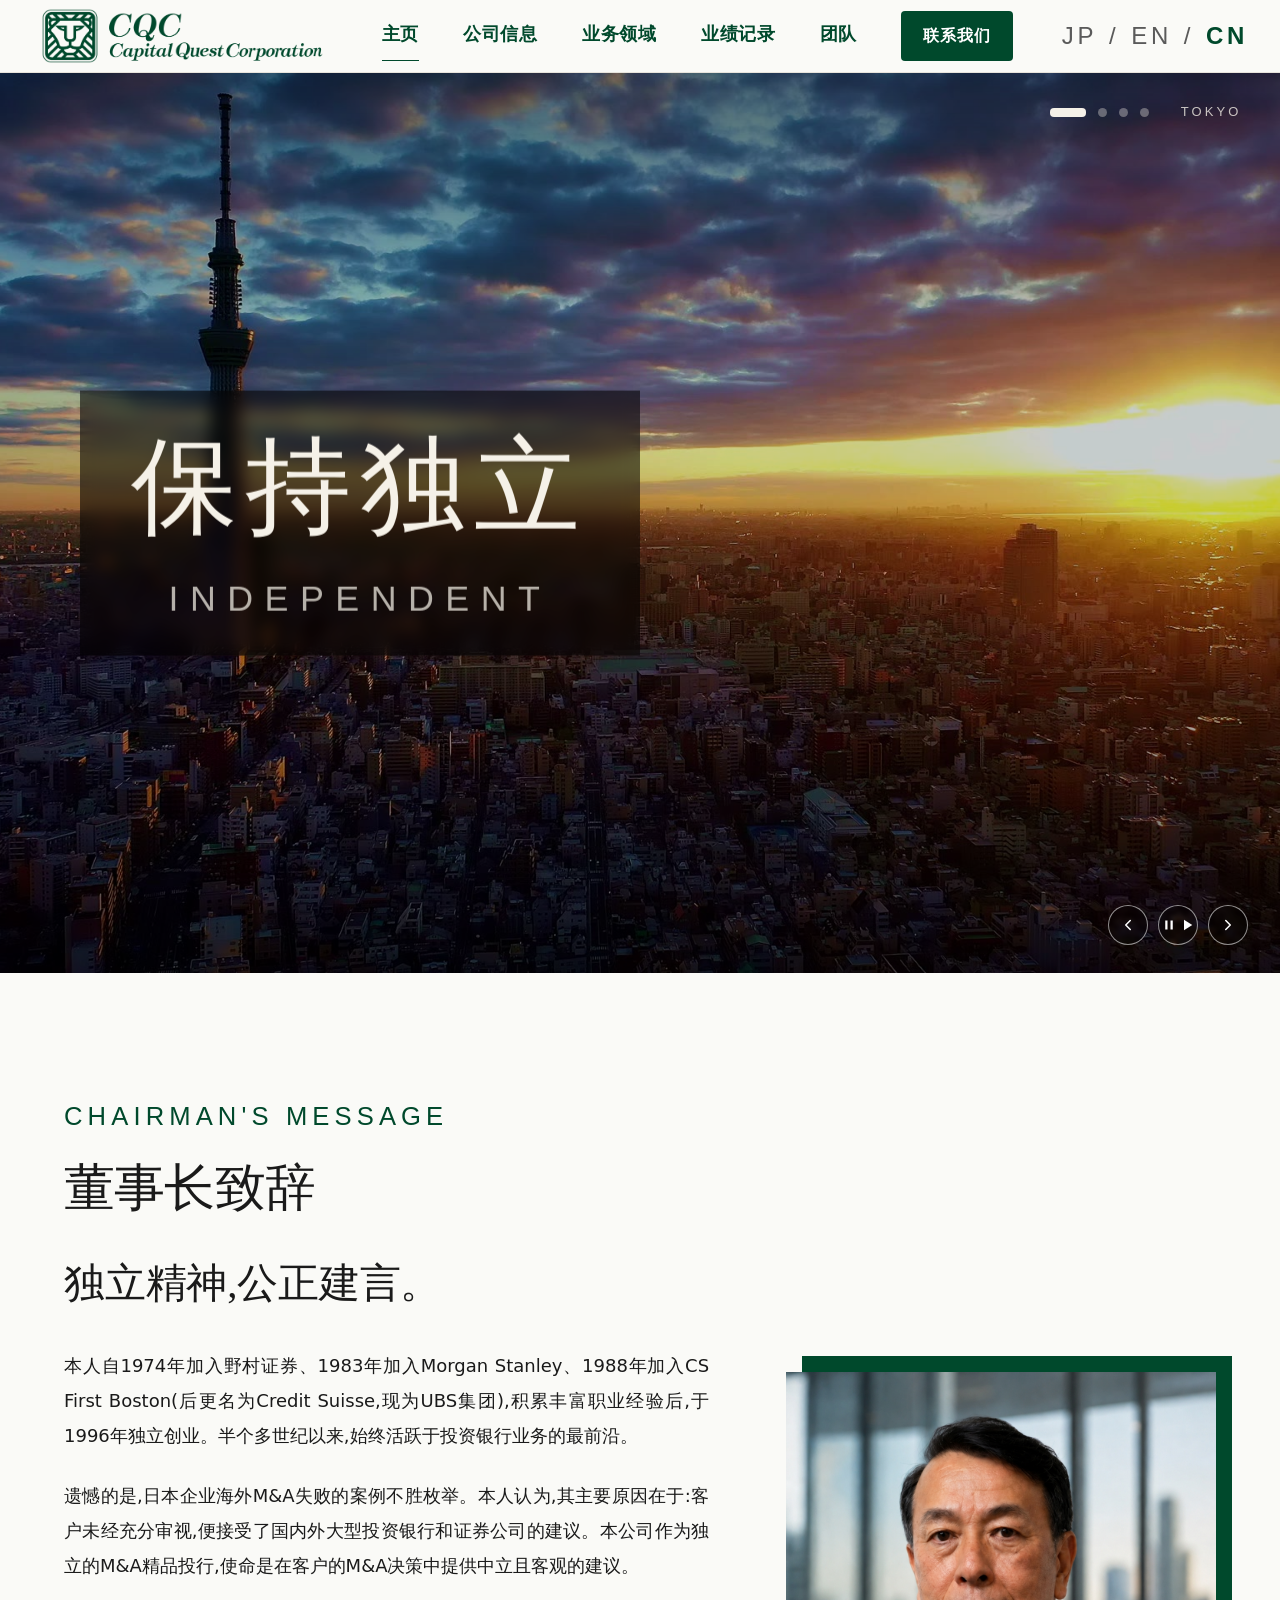
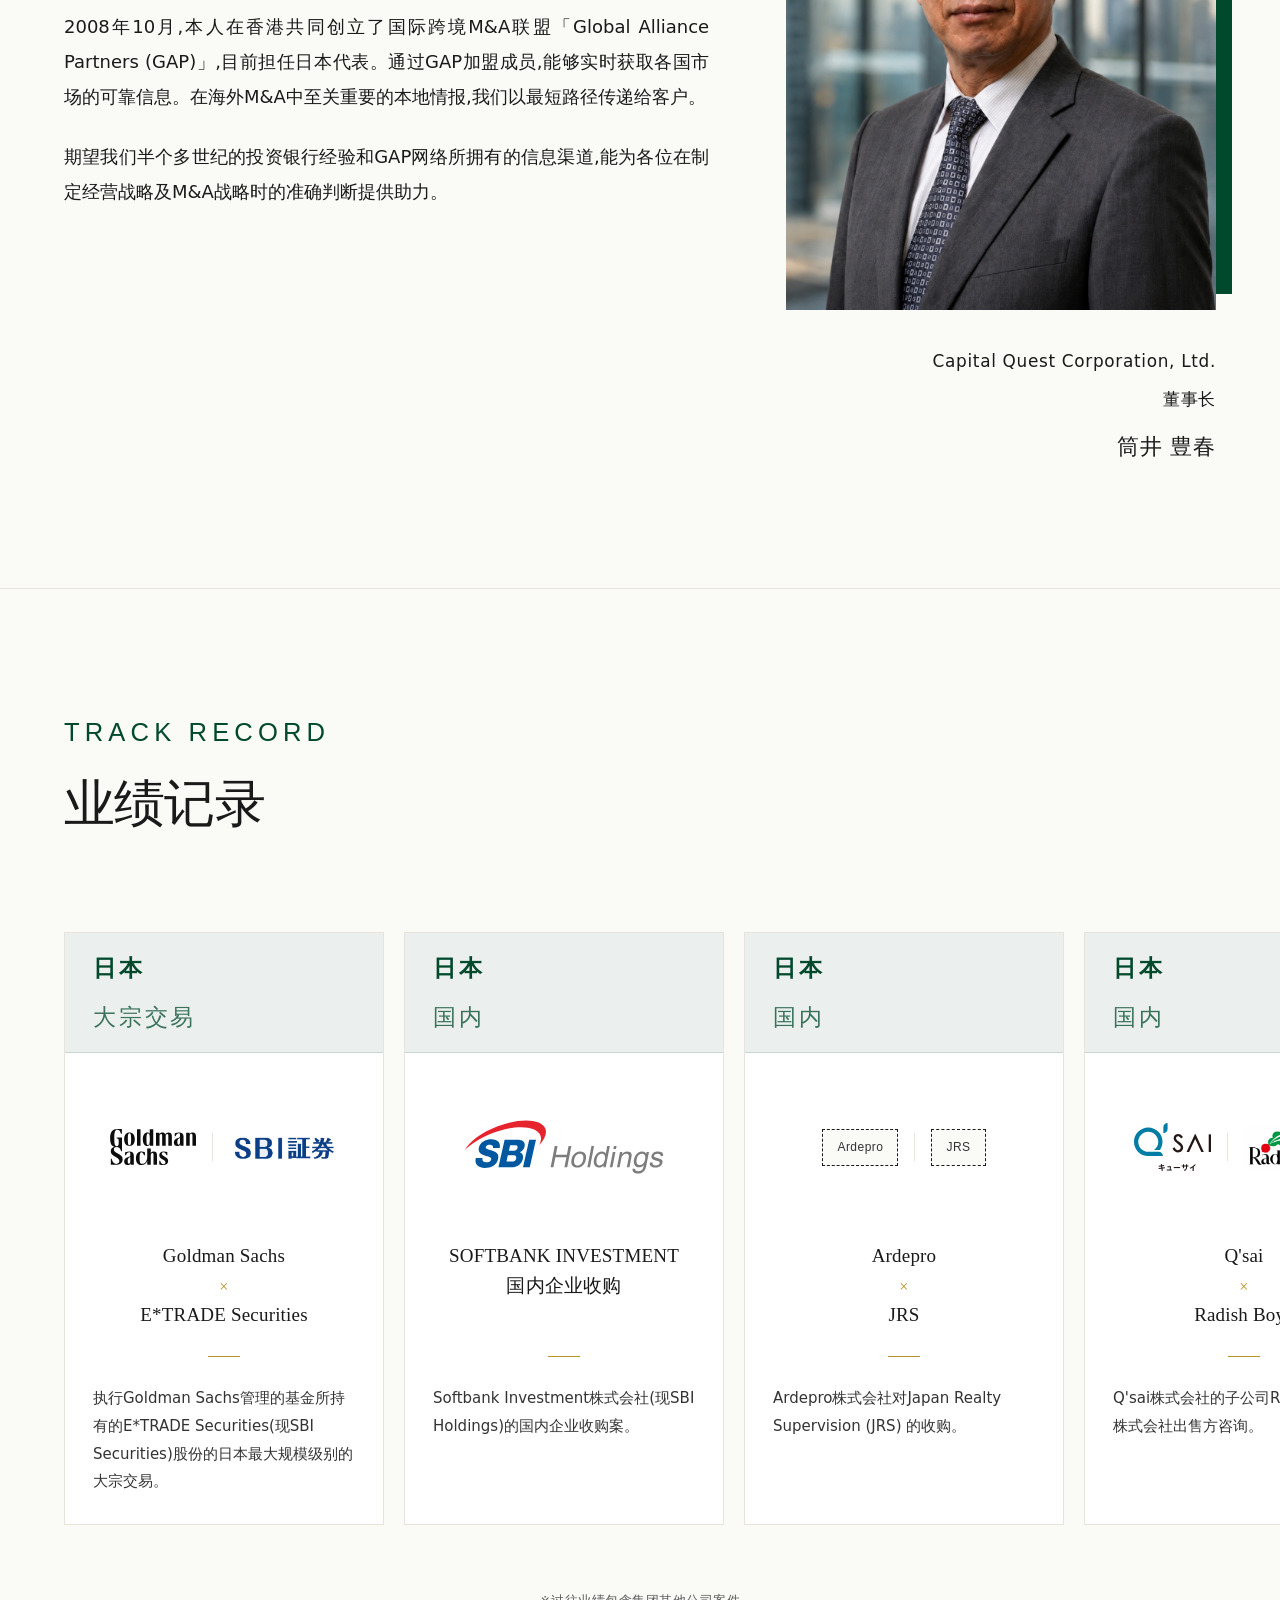
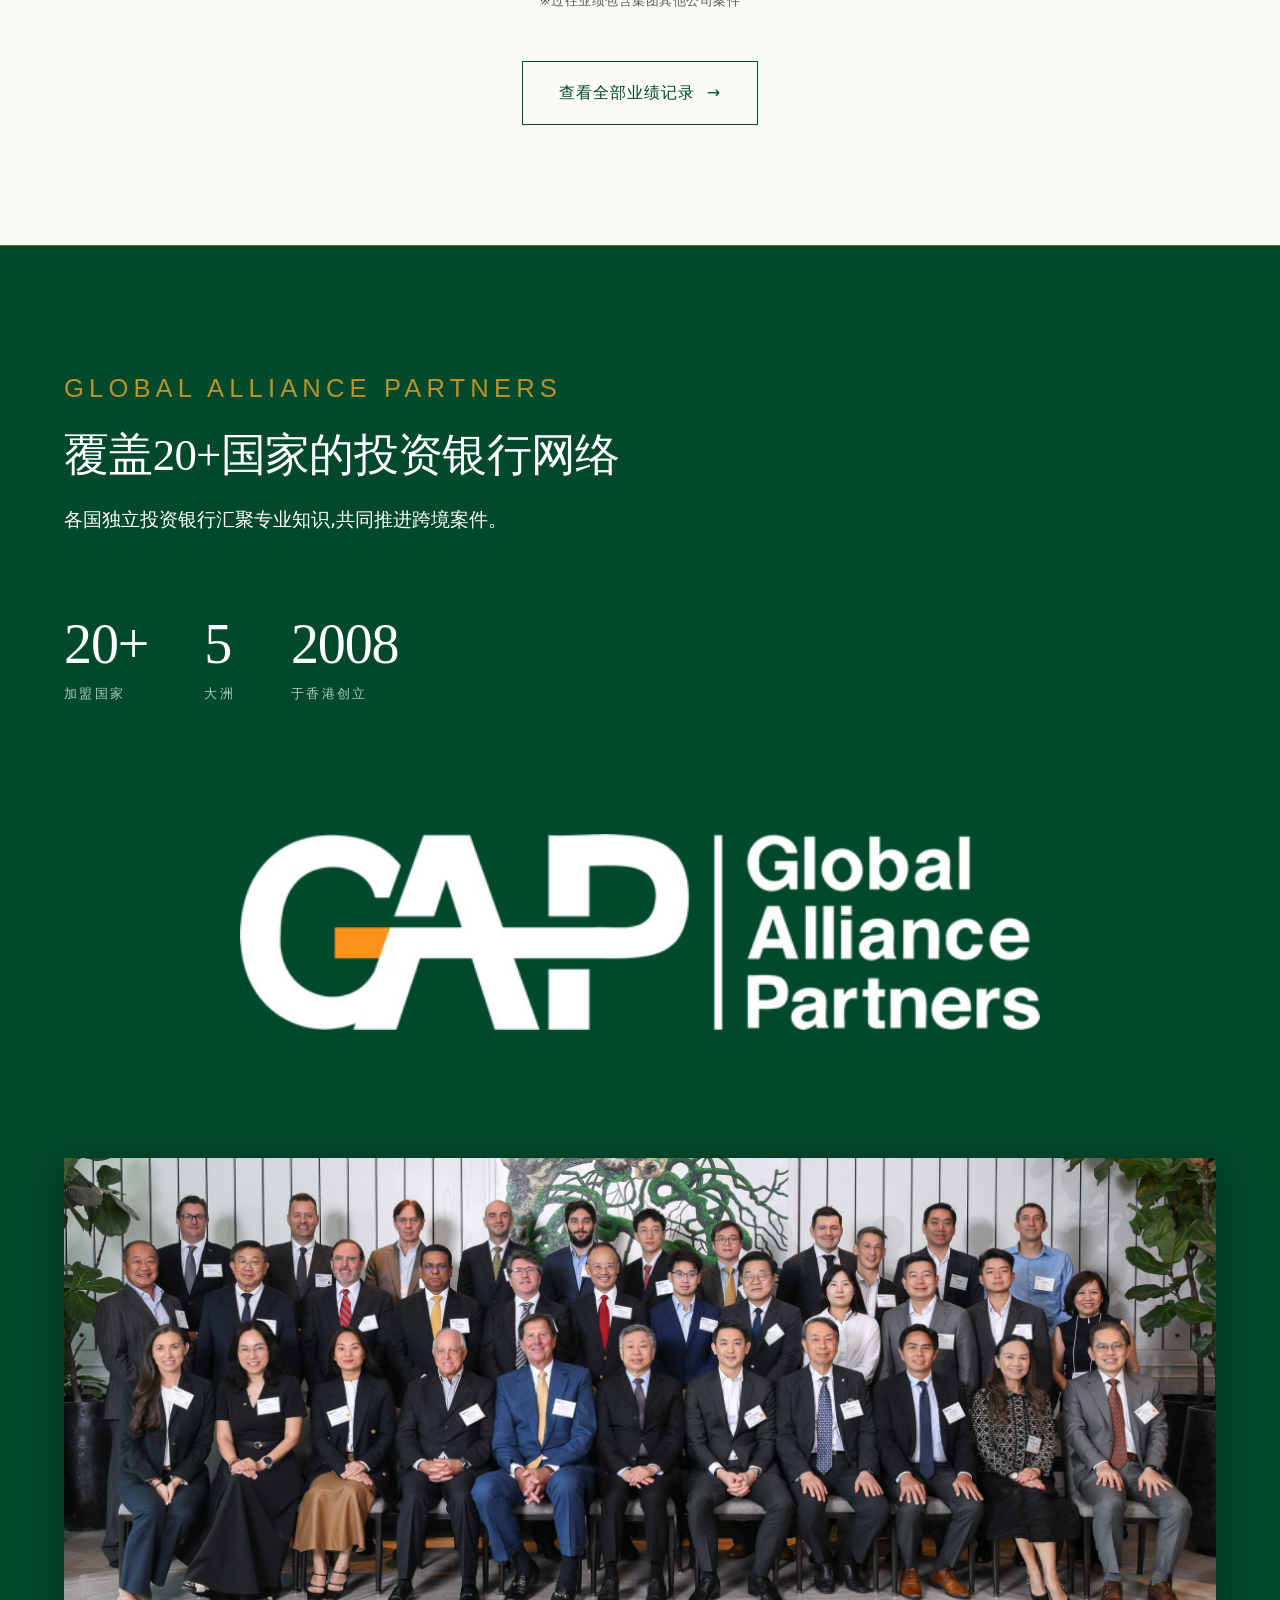
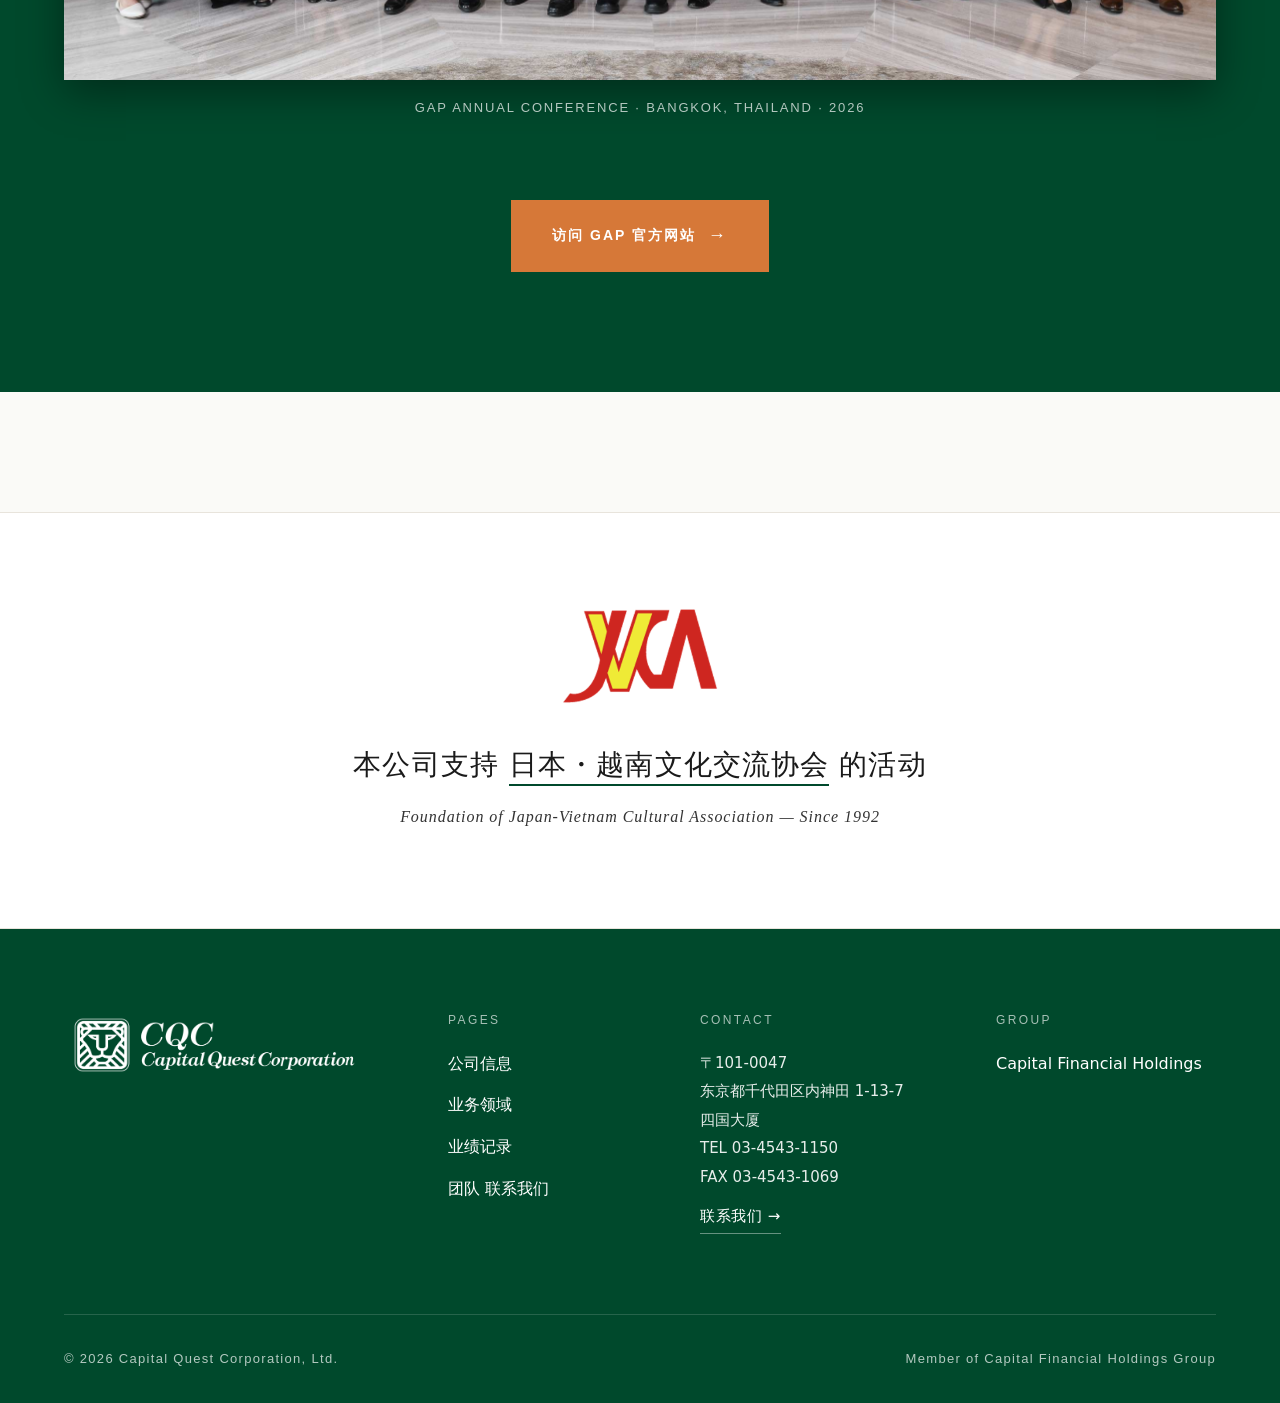
==== commit d76067da: "お問い合わせ導線追加（mailto:方式・3言語対応） - ヘッダーナビに「お問い合わせ / Contact / 联系我们」CTAボタンを追加（JP/EN/CN 全15ページ、mailto:info@" ====
--- a/cn/index.html
+++ b/cn/index.html
@@ -6,7 +6,7 @@
   <title>Capital Quest Corporation, Ltd. | 独立M&A咨询</title>
   <meta name="description" content="独立系M&A咨询公司。作为Capital Financial Holdings (CFH)集团成员,通过覆盖20+国家的Global Alliance Partners (GAP)网络提供跨境M&A咨询服务。">
   <link rel="canonical" href="https://capital-qc.co.jp/cn/">
-  <link rel="stylesheet" href="../assets/css/style.css?v=20260511p">
+  <link rel="stylesheet" href="../assets/css/style.css?v=20260513b">
 </head>
 <body>
 
@@ -24,6 +24,7 @@
       <a href="services.html">业务领域</a>
       <a href="track-record.html">业绩记录</a>
       <a href="team.html">团队</a>
+      <a href="mailto:info@capital-qc.co.jp?subject=Capital%20Quest%20Corporation%20%E7%BD%91%E7%AB%99%E5%92%A8%E8%AF%A2" class="site-nav__cta">联系我们</a>
     </nav>
     <div class="site-nav__lang" aria-label="语言切换">
       <a href="../index.html">JP</a>
@@ -430,31 +431,37 @@
 </main>
 
 <script>
+// ===== Track Record 轮播：复制卡片实现循环 =====
 (function () {
-  (function () {
-    var track = document.querySelector('.transactions__track');
-    if (!track) return;
-    var cards = track.querySelectorAll('.tx-card');
-    if (cards.length < 2) return;
-    cards.forEach(function (card) {
-      var clone = card.cloneNode(true);
-      clone.setAttribute('aria-hidden', 'true');
-      track.appendChild(clone);
-    });
-  })();
-
-  var layers     = document.querySelectorAll('.hero__media-layer');
-  var telop      = document.getElementById('hero-telop');
-  var cityLabel  = document.getElementById('hero-city-label');
-  var cityDots   = document.querySelectorAll('.hero__city-dot');
-
-  // CN site: keywordJp position holds the larger Mincho-style Chinese title;
-  // keywordEn position holds the smaller all-caps English tagline.
+  var track = document.querySelector('.transactions__track');
+  if (!track) return;
+  var cards = track.querySelectorAll('.tx-card');
+  if (cards.length < 2) return;
+  cards.forEach(function (card) {
+    var clone = card.cloneNode(true);
+    clone.setAttribute('aria-hidden', 'true');
+    track.appendChild(clone);
+  });
+})();
+
+// ===== Hero: TK → NY → HK → VN 切换 + 字幕 + 控制按钮 =====
+(function () {
+  var layers = document.querySelectorAll('.hero__media-layer');
+  if (layers.length < 2) return;
+
+  var telop     = document.getElementById('hero-telop');
+  var cityLabel = document.getElementById('hero-city-label');
+  var cityDots  = document.querySelectorAll('.hero__city-dot');
+  var prevBtn   = document.querySelector('.hero__ctrl--prev');
+  var nextBtn   = document.querySelector('.hero__ctrl--next');
+  var toggleBtn = document.querySelector('.hero__ctrl--toggle');
+
+  // keywordJp 位置放置较大的中文主标题；keywordEn 位置放置较小的英文副标题。
   var cities = [
-    { key:'tk', label:'TOKYO',     keywordEn:'INDEPENDENT',         keywordJp:'保持独立',           startTime: 0, playbackRate: 1 },
-    { key:'ny', label:'NEW YORK',  keywordEn:'TRACK RECORD',        keywordJp:'半世纪业绩',         startTime: 0, playbackRate: 1 },
-    { key:'hk', label:'HONG KONG', keywordEn:'CROSSBORDER NETWORK', keywordJp:'20+国家网络',        startTime: 0, playbackRate: 1 },
-    { key:'vn', label:'VIETNAM',   keywordEn:'THE NEXT FUTURE',     keywordJp:'连接高增长亚洲',     startTime: 0, playbackRate: 1, theme:'light' }
+    { label:'TOKYO',     keywordJp:'保持独立',           keywordEn:'INDEPENDENT' },
+    { label:'NEW YORK',  keywordJp:'半世纪业绩',         keywordEn:'TRACK RECORD' },
+    { label:'HONG KONG', keywordJp:'20+国家网络',        keywordEn:'CROSSBORDER NETWORK' },
+    { label:'VIETNAM',   keywordJp:'连接高增长亚洲',     keywordEn:'THE NEXT FUTURE', theme:'light' }
   ];
 
   var CITY_DURATION = 8500;
@@ -462,156 +469,138 @@
   var CROSSFADE_MS  = 2100;
   var WARMUP_MS     = 300;
 
-  if (layers.length > 1) {
-    var idx = 0;
-    var exitTimer = null;
-
-    var prefersReduce = false;
-    try { prefersReduce = window.matchMedia('(prefers-reduced-motion: reduce)').matches; } catch (e) {}
-
-    layers.forEach(function (l, i) {
-      var v = l.querySelector('video');
-      if (!v) return;
-      var st = (cities[i] && cities[i].startTime) || 0;
-      var pr = (cities[i] && cities[i].playbackRate) || 1;
-      try { v.playbackRate = pr; } catch (e) {}
-      if (i === 0) { try { v.currentTime = st; v.play(); } catch (e) {} }
-      else         { try { v.pause(); v.currentTime = st; } catch (e) {} }
-    });
-
-    function renderTelop(i) {
-      if (!telop) return;
-      var c = cities[i];
-      telop.className = 'hero__telop is-enter' + (c.theme === 'light' ? ' is-light' : '');
-      telop.innerHTML =
-        '<div class="hero__telop-bar is-enter" id="hero-telop-bar">' +
-          '<div class="hero__telop-jp">' + c.keywordJp + '</div>' +
-          '<div class="hero__telop-en">' + c.keywordEn + '</div>' +
-        '</div>';
+  var idx = 0;
+  var isPaused = false;
+  var exitTimer = null;
+  var cycleTimers = [];
+
+  layers.forEach(function (l, i) {
+    var v = l.querySelector('video');
+    if (!v) return;
+    if (i === 0) { v.play().catch(function(){}); }
+    else { v.pause(); v.currentTime = 0; }
+  });
+
+  function renderTelop(i) {
+    if (!telop) return;
+    var c = cities[i];
+    telop.className = 'hero__telop is-enter' + (c.theme === 'light' ? ' is-light' : '');
+    telop.innerHTML =
+      '<div class="hero__telop-bar is-enter" id="hero-telop-bar">' +
+        '<div class="hero__telop-jp">' + c.keywordJp + '</div>' +
+        '<div class="hero__telop-en">' + c.keywordEn + '</div>' +
+      '</div>';
+  }
+
+  function triggerExit() {
+    if (!telop) return;
+    telop.classList.remove('is-enter');
+    telop.classList.add('is-exit');
+    var bar = document.getElementById('hero-telop-bar');
+    if (bar) {
+      bar.classList.remove('is-enter');
+      bar.classList.add('is-exit');
     }
-
-    function triggerExit() {
-      if (!telop) return;
-      telop.classList.remove('is-enter');
-      telop.classList.add('is-exit');
-      var bar = document.getElementById('hero-telop-bar');
-      if (bar) {
-        bar.classList.remove('is-enter');
-        bar.classList.add('is-exit');
-      }
+  }
+
+  function updateIndicator(i) {
+    cityDots.forEach(function (d, j) { d.classList.toggle('is-active', j === i); });
+    if (cityLabel) cityLabel.textContent = cities[i].label;
+  }
+
+  function warmupLayer(i) {
+    var v = layers[i] && layers[i].querySelector('video');
+    if (!v) return;
+    v.currentTime = 0;
+    var p = v.play();
+    if (p && p.catch) p.catch(function(){});
+  }
+
+  function activateLayer(nextIdx) {
+    if (nextIdx === idx) return;
+    var prevIdx = idx;
+    var next = layers[nextIdx].querySelector('video');
+    if (next && next.paused) next.play().catch(function(){});
+    layers[prevIdx].classList.remove('is-active');
+    idx = nextIdx;
+    layers[idx].classList.add('is-active');
+    setTimeout(function () {
+      var prev = layers[prevIdx].querySelector('video');
+      if (prev) { prev.pause(); prev.currentTime = 0; }
+    }, CROSSFADE_MS);
+  }
+
+  function goToCity(i) {
+    if (exitTimer) { clearTimeout(exitTimer); exitTimer = null; }
+    activateLayer(i);
+    renderTelop(i);
+    updateIndicator(i);
+    if (!isPaused) exitTimer = setTimeout(triggerExit, EXIT_TRIGGER);
+  }
+
+  function clearCycle() {
+    cycleTimers.forEach(clearTimeout);
+    cycleTimers = [];
+    if (exitTimer) { clearTimeout(exitTimer); exitTimer = null; }
+  }
+
+  function scheduleNext() {
+    var t1 = setTimeout(function () {
+      var nextIdx = (idx + 1) % cities.length;
+      warmupLayer(nextIdx);
+      var t2 = setTimeout(function () {
+        goToCity(nextIdx);
+        if (!isPaused) scheduleNext();
+      }, WARMUP_MS);
+      cycleTimers.push(t2);
+    }, CITY_DURATION - WARMUP_MS);
+    cycleTimers.push(t1);
+  }
+
+  function startCycle() {
+    isPaused = false;
+    if (!exitTimer) exitTimer = setTimeout(triggerExit, EXIT_TRIGGER);
+    scheduleNext();
+  }
+
+  function pauseHero() {
+    isPaused = true;
+    clearCycle();
+    var v = layers[idx].querySelector('video');
+    if (v) v.pause();
+    if (toggleBtn) {
+      toggleBtn.classList.add('is-paused');
+      toggleBtn.setAttribute('aria-pressed', 'true');
+      toggleBtn.setAttribute('aria-label', '播放');
     }
-
-    function updateIndicator(i) {
-      cityDots.forEach(function (d, j) { d.classList.toggle('is-active', j === i); });
-      if (cityLabel) cityLabel.textContent = cities[i].label;
+  }
+
+  function playHero() {
+    var v = layers[idx].querySelector('video');
+    if (v) v.play().catch(function(){});
+    startCycle();
+    if (toggleBtn) {
+      toggleBtn.classList.remove('is-paused');
+      toggleBtn.setAttribute('aria-pressed', 'false');
+      toggleBtn.setAttribute('aria-label', '暂停');
     }
-
-    function warmupLayer(i) {
-      var v = layers[i] && layers[i].querySelector('video');
-      if (!v) return;
-      var st = (cities[i] && cities[i].startTime) || 0;
-      var pr = (cities[i] && cities[i].playbackRate) || 1;
-      try { v.playbackRate = pr; v.currentTime = st; var p = v.play(); if (p && p.catch) p.catch(function(){}); } catch (e) {}
-    }
-
-    function activateLayer(nextIdx) {
-      if (nextIdx === idx) return;
-      var prevIdx = idx;
-      var next = layers[nextIdx].querySelector('video');
-      if (next && next.paused) { try { next.play(); } catch (e) {} }
-      layers[prevIdx].classList.remove('is-active');
-      idx = nextIdx;
-      layers[idx].classList.add('is-active');
-      setTimeout(function () {
-        var prev = layers[prevIdx].querySelector('video');
-        if (prev) {
-          var st = (cities[prevIdx] && cities[prevIdx].startTime) || 0;
-          try { prev.pause(); prev.currentTime = st; } catch (e) {}
-        }
-      }, CROSSFADE_MS);
-    }
-
-    var isPaused = false;
-
-    function goToCity(i) {
-      if (exitTimer) { clearTimeout(exitTimer); exitTimer = null; }
-      activateLayer(i);
-      renderTelop(i);
-      updateIndicator(i);
-      if (!isPaused) {
-        exitTimer = setTimeout(triggerExit, EXIT_TRIGGER);
-      }
-    }
-
-    renderTelop(0);
-    updateIndicator(0);
-
-    var cycleTimers = [];
-    function clearCycle() {
-      cycleTimers.forEach(function (t) { clearTimeout(t); });
-      cycleTimers = [];
-      if (exitTimer) { clearTimeout(exitTimer); exitTimer = null; }
-    }
-    function scheduleNext() {
-      var warmupAt = CITY_DURATION - WARMUP_MS;
-      var t1 = setTimeout(function () {
-        var nextIdx = (idx + 1) % cities.length;
-        warmupLayer(nextIdx);
-        var t2 = setTimeout(function () {
-          goToCity(nextIdx);
-          if (!isPaused) scheduleNext();
-        }, WARMUP_MS);
-        cycleTimers.push(t2);
-      }, warmupAt);
-      cycleTimers.push(t1);
-    }
-    function startCycle() {
-      isPaused = false;
-      if (!exitTimer) exitTimer = setTimeout(triggerExit, EXIT_TRIGGER);
-      scheduleNext();
-    }
-
-    var prevBtn   = document.querySelector('.hero__ctrl--prev');
-    var nextBtn   = document.querySelector('.hero__ctrl--next');
-    var toggleBtn = document.querySelector('.hero__ctrl--toggle');
-
-    function pauseHero() {
-      isPaused = true;
-      clearCycle();
-      var v = layers[idx].querySelector('video');
-      if (v) { try { v.pause(); } catch (e) {} }
-      if (toggleBtn) {
-        toggleBtn.classList.add('is-paused');
-        toggleBtn.setAttribute('aria-pressed', 'true');
-        toggleBtn.setAttribute('aria-label', '播放');
-      }
-    }
-    function playHero() {
-      var v = layers[idx].querySelector('video');
-      if (v) { try { var p = v.play(); if (p && p.catch) p.catch(function(){}); } catch (e) {} }
-      startCycle();
-      if (toggleBtn) {
-        toggleBtn.classList.remove('is-paused');
-        toggleBtn.setAttribute('aria-pressed', 'false');
-        toggleBtn.setAttribute('aria-label', '暂停');
-      }
-    }
-    function jumpTo(i) {
-      var wasPaused = isPaused;
-      clearCycle();
-      warmupLayer(i);
-      goToCity(i);
-      if (!wasPaused) startCycle();
-    }
-
-    if (prevBtn)   prevBtn.addEventListener('click', function () { jumpTo((idx - 1 + cities.length) % cities.length); });
-    if (nextBtn)   nextBtn.addEventListener('click', function () { jumpTo((idx + 1) % cities.length); });
-    if (toggleBtn) toggleBtn.addEventListener('click', function () { if (isPaused) playHero(); else pauseHero(); });
-
-    // 始终启动循环（不论 prefers-reduced-motion 设定）
-    // CSS @media (prefers-reduced-motion: reduce) 会单独抑制各元素的进入/退出动画。
-    startCycle();
-  }
+  }
+
+  function jumpTo(i) {
+    var wasPaused = isPaused;
+    clearCycle();
+    warmupLayer(i);
+    goToCity(i);
+    if (!wasPaused) startCycle();
+  }
+
+  if (prevBtn)   prevBtn.addEventListener('click', function () { jumpTo((idx - 1 + cities.length) % cities.length); });
+  if (nextBtn)   nextBtn.addEventListener('click', function () { jumpTo((idx + 1) % cities.length); });
+  if (toggleBtn) toggleBtn.addEventListener('click', function () { isPaused ? playHero() : pauseHero(); });
+
+  renderTelop(0);
+  updateIndicator(0);
+  startCycle();
 })();
 </script>
 <script src="../assets/js/site.js?v=20260511o" defer></script>
@@ -645,7 +634,8 @@
           <li><a href="about.html">公司信息</a></li>
           <li><a href="services.html">业务领域</a></li>
           <li><a href="track-record.html">业绩记录</a></li>
-          <li><a href="team.html">团队</a></li>
+          <li><a href="team.html">团队</a>
+      <a href="mailto:info@capital-qc.co.jp?subject=Capital%20Quest%20Corporation%20%E7%BD%91%E7%AB%99%E5%92%A8%E8%AF%A2" class="site-nav__cta">联系我们</a></li>
         </ul>
       </div>
 
@@ -658,6 +648,7 @@
           TEL 03-4543-1150<br>
           FAX 03-4543-1069
         </address>
+        <a href="mailto:info@capital-qc.co.jp?subject=Capital%20Quest%20Corporation%20%E7%BD%91%E7%AB%99%E5%92%A8%E8%AF%A2" class="site-footer__contact-link">联系我们 →</a>
       </div>
 
       <div class="site-footer__col">
--- a/assets/css/style.css
+++ b/assets/css/style.css
@@ -1,4195 +1,2804 @@
-/* =====================================================
-   CQC Website — style.css
-   v0.1 (2026-04-27)
-   Plain HTML + 自作CSS。フレームワーク不使用。
-   全設計値は :root に集約。微調整は :root の値変更で全頁伝播。
-   ===================================================== */
-
-/* -----------------------------------------------------
-   1. Design Tokens (:root variables)
-   ----------------------------------------------------- */
-:root {
-  /* Brand colors */
-  --c-forest:       #00492C;   /* CQC公式 / Primary */
-  --c-forest-deep:  #003620;   /* hover / 深調 */
-  --c-forest-soft:  #E5EDE9;   /* 淡背景 */
-  --c-gold:         #B8922A;   /* アクセント（最小限・下線） */
-
-  /* Surfaces */
-  --c-bg:           #FAFAF7;   /* warm ivory（基本背景） */
-  --c-paper:        #FFFFFF;   /* カード等 */
-  --c-ink:          #1A1A1A;   /* 本文 */
-  --c-ink-muted:    #333333;   /* 補足（強化済） */
-  --c-ink-faint:    #5A5A5A;   /* キャプション（強化済） */
-  --c-border:       #E8E4DC;   /* 罫線 */
-  --c-border-strong:#1A1A1A;   /* 強調罫線 */
-
-  /* Typography stacks (OS fonts only — no webfont) */
-  --font-mincho:
-      "Hiragino Mincho ProN", "Hiragino Mincho Pro",
-      "Yu Mincho", "YuMincho", "ＭＳ 明朝", serif;
-  --font-gothic:
-      "Hiragino Sans", "Hiragino Kaku Gothic ProN",
-      "Yu Gothic Medium", YuGothic, "Yu Gothic",
-      "Meiryo UI", Meiryo, "Noto Sans JP",
-      system-ui, -apple-system, sans-serif;
-  /* serif-en は --font-mincho にエイリアス（フォントファミリー数を3に集約） */
-  --font-serif-en: var(--font-mincho);
-  --font-sans-en:
-      "Helvetica Neue", Helvetica, Arial,
-      "Liberation Sans", sans-serif;
-
-  /* Type scale — 4 tiers only (Display / Title / Body / Caption)
-     全画面で視認性と一貫性を確保。これ以外のサイズは原則使わない。 */
-  --fs-display:  clamp(2.75rem, 5vw,   4.5rem);    /* T1 — Hero H1 only */
-  --fs-title:    clamp(1.5rem,  2.5vw, 2.125rem);  /* T2 — eyebrow override / h2 / pull / hero subhead */
-  --fs-body:     1rem;                              /* T3 — paragraphs / sub / lead / mission body */
-  --fs-caption:  0.8125rem;                         /* T4 — labels / tags / marker labels */
-
-  /* Legacy aliases (互換性のため残置。新規は上記4トークンを使うこと) */
-  --fs-h1:       var(--fs-display);
-  --fs-h2:       var(--fs-title);
-  --fs-h3:       var(--fs-body);
-  --fs-small:    var(--fs-caption);
-  --fs-eyebrow:  var(--fs-caption);
-  --fs-stat-num: var(--fs-display);
-
-  --lh-display: 1.25;
-  --lh-heading: 1.4;
-  --lh-body:    1.85;        /* 和文向け広め */
-
-  /* Spacing scale */
-  --space-section:   120px;  /* セクション間 */
-  --space-block:     80px;   /* ブロック間 */
-  --space-element:   32px;
-  --space-tight:     16px;
-  --space-hairline:  8px;
-
-  /* Layout */
-  --max-w:    1280px;
-  --gutter:   clamp(24px, 5vw, 64px);
-  --nav-h:    72px;
-
-  /* Borders & shadow */
-  --radius:        2px;
-  --shadow-soft:   0 4px 16px rgba(0, 0, 0, 0.08);
-  --shadow-hover:  0 8px 24px rgba(0, 0, 0, 0.12);
-
-  /* Motion */
-  --ease:         cubic-bezier(0.4, 0, 0.2, 1);
-  --duration:     200ms;
-  --duration-lg:  400ms;
-}
-
-/* -----------------------------------------------------
-   2. Reset (minimal)
-   ----------------------------------------------------- */
-*, *::before, *::after { box-sizing: border-box; }
-* { margin: 0; padding: 0; }
-
-html {
-  -webkit-text-size-adjust: 100%;
-  -webkit-font-smoothing: antialiased;
-  -moz-osx-font-smoothing: grayscale;
-  scroll-behavior: smooth;
-}
-
-body {
-  background: var(--c-bg);
-  color: var(--c-ink);
-  font-family: var(--font-gothic);
-  font-size: var(--fs-body);
-  line-height: var(--lh-body);
-  font-feature-settings: "palt" 1;  /* 和文プロポーショナル詰め */
-}
-
-img, svg { display: block; max-width: 100%; height: auto; }
-a { color: inherit; text-decoration: none; transition: opacity var(--duration) var(--ease); }
-a:hover { opacity: 0.7; }
-button { font: inherit; background: none; border: 0; cursor: pointer; color: inherit; }
-ul, ol { list-style: none; }
-
-/* -----------------------------------------------------
-   3. Japanese typography rules
-   ----------------------------------------------------- */
-.jp-justify {
-  text-align: justify;
-  text-justify: inter-ideograph;
-  word-break: auto-phrase;
-  line-break: strict;
-  hanging-punctuation: allow-end;
-}
-
-/* -----------------------------------------------------
-   4. Layout primitives
-   ----------------------------------------------------- */
-.container {
-  width: 100%;
-  max-width: var(--max-w);
-  margin-inline: auto;
-  padding-inline: var(--gutter);
-}
-
-.section {
-  padding-block: var(--space-section);
-}
-
-.section--tight {
-  padding-block: var(--space-block);
-}
-
-.divider {
-  height: 1px;
-  background: var(--c-border);
-  border: 0;
-}
-
-/* -----------------------------------------------------
-   5. Typography utilities
-   ----------------------------------------------------- */
-.eyebrow {
-  font-family: var(--font-sans-en);
-  font-size: var(--fs-eyebrow);
-  font-weight: 500;
-  letter-spacing: 0.2em;
-  text-transform: uppercase;
-  color: var(--c-forest);
-  display: inline-block;
-}
-
-.display {
-  font-family: var(--font-mincho);
-  font-size: var(--fs-display);
-  font-weight: 500;
-  line-height: var(--lh-display);
-  letter-spacing: -0.01em;
-  color: var(--c-ink);
-}
-
-.h1 {
-  font-family: var(--font-mincho);
-  font-size: var(--fs-h1);
-  font-weight: 500;
-  line-height: var(--lh-heading);
-  letter-spacing: -0.005em;
-}
-
-.h2 {
-  font-family: var(--font-mincho);
-  font-size: var(--fs-h2);
-  font-weight: 500;
-  line-height: var(--lh-heading);
-}
-
-.h3 {
-  font-family: var(--font-gothic);
-  font-size: var(--fs-h3);
-  font-weight: 600;
-  line-height: var(--lh-heading);
-}
-
-.lead {
-  font-family: var(--font-mincho);
-  font-size: clamp(1.125rem, 1.75vw, 1.375rem);
-  line-height: 1.85;
-  color: var(--c-ink);
-}
-
-.body-text {
-  font-family: var(--font-gothic);
-  font-size: var(--fs-body);
-  line-height: var(--lh-body);
-  color: var(--c-ink);
-}
-
-.muted { color: var(--c-ink-muted); }
-.faint { color: var(--c-ink-faint); }
-
-.num {
-  font-family: var(--font-serif-en);
-  font-variant-numeric: tabular-nums;
-  font-feature-settings: "tnum" 1;
-}
-
-/* -----------------------------------------------------
-   6. Header / Nav
-   ----------------------------------------------------- */
-.site-header {
-  position: sticky;
-  top: 0;
-  z-index: 50;
-  background: rgba(250, 250, 247, 0.92);
-  backdrop-filter: saturate(180%) blur(12px);
-  -webkit-backdrop-filter: saturate(180%) blur(12px);
-  border-bottom: 1px solid var(--c-border);
-}
-
-.site-header__inner {
-  display: flex;
-  align-items: center;
-  justify-content: space-between;
-  height: var(--nav-h);
-  padding-inline: clamp(20px, 2.5vw, 40px);
-}
-
-.site-logo {
-  display: flex;
-  align-items: center;
-  gap: 12px;
-}
-
-.site-logo img {
-  height: 72px;
-  width: auto;
-}
-
-.site-nav {
-  display: flex;
-  gap: 44px;
-}
-
-.site-nav a {
-  font-family: var(--font-gothic);
-  font-size: 1.125rem;
-  font-weight: 700;
-  color: var(--c-forest);
-  letter-spacing: 0.04em;
-  position: relative;
-  padding-block: 6px;
-}
-
-.site-nav a::after {
-  content: "";
-  position: absolute;
-  left: 0;
-  bottom: 0;
-  width: 100%;
-  height: 1px;
-  background: var(--c-forest);
-  transform: scaleX(0);
-  transform-origin: left;
-  transition: transform var(--duration) var(--ease);
-}
-
-.site-nav a:hover { opacity: 1; }
-.site-nav a:hover::after,
-.site-nav a.is-active::after { transform: scaleX(1); }
-
-.site-nav__lang {
-  display: flex;
-  align-items: center;
-  gap: 12px;
-  font-family: var(--font-sans-en);
-  font-size: 1.5rem;  /* 24px (元 12px、2 倍) */
-  letter-spacing: 0.15em;
-}
-.site-nav__lang span { color: var(--c-ink-faint); }
-.site-nav__lang .is-active { color: var(--c-forest); font-weight: 600; }
-.site-nav__lang a {
-  color: var(--c-ink-faint);
-  text-decoration: none;
-  transition: color var(--duration) var(--ease);
-}
-.site-nav__lang a:hover { color: var(--c-ink); }
-
-/* モバイル/タブレットだけ言語トグルを縮小 + 間隔詰め */
-@media (max-width: 1024px) {
-  .site-nav__lang {
-    font-size: 0.8125rem;  /* 13px */
-    gap: 4px;
-    letter-spacing: 0.06em;
-  }
-}
-
-/* ---- Hamburger toggle (mobile only) ---- */
-.site-nav-toggle {
-  display: none;
-  width: 44px;
-  height: 44px;
-  margin: 0;
-  padding: 0;
-  background: transparent;
-  border: 0;
-  cursor: pointer;
-  position: relative;
-  z-index: 60;
-  -webkit-appearance: none;
-}
-.site-nav-toggle__bar,
-.site-nav-toggle__bar::before,
-.site-nav-toggle__bar::after {
-  display: block;
-  width: 24px;
-  height: 2px;
-  background: var(--c-forest);
-  position: absolute;
-  left: 50%;
-  transform: translateX(-50%);
-  transition: transform 0.25s ease, top 0.25s ease, opacity 0.2s ease;
-}
-.site-nav-toggle__bar {
-  top: 50%;
-  margin-top: -1px;
-}
-.site-nav-toggle__bar::before { content: ''; top: -8px; }
-.site-nav-toggle__bar::after  { content: ''; top:  8px; }
-
-.site-nav-toggle.is-open .site-nav-toggle__bar { background: transparent; }
-.site-nav-toggle.is-open .site-nav-toggle__bar::before {
-  top: 0;
-  transform: translateX(-50%) rotate(45deg);
-}
-.site-nav-toggle.is-open .site-nav-toggle__bar::after {
-  top: 0;
-  transform: translateX(-50%) rotate(-45deg);
-}
-
-/* -----------------------------------------------------
-   7. Hero (A案 Centerview Style)
-   ----------------------------------------------------- */
-.hero {
-  position: relative;
-  padding-block: clamp(96px, 14vh, 180px) clamp(80px, 12vh, 140px);
-  min-height: 100vh;
-  display: flex;
-  align-items: center;
-  background: #0a0a0a;
-  overflow: hidden;
-  text-align: center;
-}
-
-@media (max-width: 1024px) {
-  .hero { height: 45vh; min-height: 340px; padding-block: 0; }
-}
-
-@media (max-width: 768px) {
-  .hero { height: 38vh; min-height: 300px; padding-block: 0; }
-}
-
-/* Houlihan-style full-bleed media layer */
-.hero__media {
-  position: absolute;
-  inset: 0;
-  z-index: 0;
-  overflow: hidden;
-}
-.hero__media-layer {
-  position: absolute;
-  inset: 0;
-  opacity: 0;
-  /* 2秒クロスフェード、cubic-bezier で柔らかい立ち上がり・収束 */
-  transition: opacity 2s cubic-bezier(0.45, 0, 0.25, 1);
-  will-change: opacity;
-  /* GPU レイヤーに昇格して描画安定化 */
-  transform: translateZ(0);
-}
-.hero__media-layer.is-active { opacity: 1; }
-.hero__media-layer video {
-  width: 100%;
-  height: 100%;
-  object-fit: cover;
-  display: block;
-  /* GPU レイヤーで描画。scale や animation は付けない（震え防止） */
-  transform: translateZ(0);
-  backface-visibility: hidden;
-}
-/* TK / NY: ビル・タワー先端まで表示するため上端に揃える */
-.hero__media-layer[data-scene="tk"] video,
-.hero__media-layer[data-scene="ny"] video {
-  object-position: center top;
-}
-.hero__overlay {
-  position: absolute;
-  inset: 0;
-  z-index: 1;
-  pointer-events: none;
-  background:
-    linear-gradient(180deg,
-      rgba(0,0,0,0.55) 0%,
-      rgba(0,0,0,0.20) 35%,
-      rgba(0,0,0,0.20) 60%,
-      rgba(0,0,0,0.65) 100%);
-}
-.hero > .container {
-  position: relative;
-  z-index: 2;
-  width: 100%;
-}
-
-/* Text color + size overrides on dark media (Houlihan / Lazard standard) */
-.hero .hero__eyebrow  {
-  color: rgba(245,241,232,0.78);
-  font-size: clamp(1.25rem, 2vw, 1.625rem);
-}
-.hero__brand-logotype {
-  display: block;
-  height: clamp(70px, 8.7vw, 120px);
-  width: auto;
-}
-.hero .hero__h1       { color: #F5F1E8; font-size: clamp(3.5rem, 6.5vw, 6rem); white-space: nowrap; }
-.hero .hero__subhead  { color: #F5F1E8; font-size: clamp(1.5rem, 2.5vw, 2.125rem); }
-.hero .hero__lead     { color: rgba(245,241,232,0.82); }
-.hero .hero__stats    { border-top-color: rgba(245,241,232,0.22); }
-.hero .stat__num      { color: var(--c-gold); }
-.hero .stat__label    { color: rgba(245,241,232,0.72); }
-.hero .stat__sublabel { color: rgba(245,241,232,0.55); }
-
-@media (prefers-reduced-motion: reduce) {
-  /* Keep poster/video visible; just disable crossfade animation. JS also halts the cycle. */
-  .hero__media-layer { transition: none; }
-}
-
-.hero__inner {
-  display: grid;
-  gap: var(--space-element);
-  max-width: 960px;
-  margin-inline: auto;
-  justify-items: center;
-}
-
-.hero__eyebrow {
-  margin-bottom: 8px;
-}
-
-.hero__h1 {
-  font-family: var(--font-mincho);
-  font-size: var(--fs-display);
-  font-weight: 500;
-  line-height: var(--lh-display);
-  letter-spacing: -0.015em;
-  color: var(--c-ink);
-}
-
-.hero__subhead {
-  font-family: var(--font-mincho);
-  font-size: clamp(1.25rem, 2vw, 1.625rem);
-  font-weight: 400;
-  line-height: 1.7;
-  color: var(--c-ink);
-  margin-top: -8px;
-}
-
-.hero__lead {
-  font-family: var(--font-gothic);
-  font-size: clamp(0.9375rem, 1.2vw, 1.0625rem);
-  line-height: 1.95;
-  color: var(--c-ink-muted);
-  max-width: 56ch;
-  margin-top: 8px;
-}
-
-/* Hero stats — institutional 3-column */
-.hero__stats {
-  margin-top: var(--space-block);
-  display: grid;
-  grid-template-columns: repeat(3, minmax(0, 1fr));
-  gap: var(--space-element);
-  border-top: 1px solid var(--c-border);
-  padding-top: var(--space-element);
-  max-width: 720px;
-}
-
-.stat__num {
-  font-family: var(--font-serif-en);
-  font-variant-numeric: tabular-nums;
-  font-feature-settings: "tnum" 1;
-  font-size: var(--fs-stat-num);
-  font-weight: 400;
-  line-height: 1;
-  color: var(--c-forest);
-  letter-spacing: -0.02em;
-}
-
-.stat__label {
-  margin-top: 12px;
-  font-family: var(--font-sans-en);
-  font-size: 0.75rem;
-  letter-spacing: 0.15em;
-  text-transform: uppercase;
-  color: var(--c-ink-muted);
-  line-height: 1.5;
-}
-
-.stat__sublabel {
-  font-family: var(--font-gothic);
-  font-size: 0.8125rem;
-  color: var(--c-ink-faint);
-  margin-top: 4px;
-  letter-spacing: 0.02em;
-}
-
-/* Subtle decorative gold rule */
-.hero__rule {
-  width: 48px;
-  height: 1px;
-  background: var(--c-gold);
-  margin-bottom: 16px;
-}
-
-/* -----------------------------------------------------
-   7-b. Hero Telop  (TK→NY→HK→VN ローテーション字幕)
-        和文(大) → 英文 → 都市名 の順に下から上に積層。
-        黒帯は左から右へ広がって出現、左方向へ縮んで消える。
-   ----------------------------------------------------- */
-
-/* City indicator (top-right) */
-.hero__cities {
-  position: absolute;
-  top: 12px;
-  right: 12px;
-  z-index: 4;
-  display: flex;
-  align-items: center;
-  gap: 8px;
-  pointer-events: none;
-}
-.hero__city-dot {
-  width: 6px;
-  height: 6px;
-  background: rgba(245,241,232,0.35);
-  border-radius: 50%;
-  transition: width 0.4s ease, background 0.4s ease, border-radius 0.4s ease;
-}
-.hero__city-dot.is-active {
-  background: #F5F1E8;
-  width: 24px;
-  border-radius: 3px;
-}
-.hero__city-label {
-  margin-left: 14px;
-  font-family: var(--font-sans-en);
-  font-size: 11px;
-  color: rgba(245,241,232,0.78);
-  letter-spacing: 0.2em;
-  text-transform: uppercase;
-}
-
-/* Telop block (vertically centered, full-width with side margins — unified PC + mobile) */
-.hero__telop {
-  position: absolute;
-  z-index: 3;
-  top: 50%;
-  left: 16px;
-  right: 16px;
-  transform: translateY(-50%);
-  max-width: none;
-  pointer-events: none;
-}
-.hero__telop-bar {
-  position: relative;
-  overflow: hidden;
-  padding: 12px 14px;
-  background: rgba(0,0,0,0.78);
-  -webkit-backdrop-filter: blur(8px);
-          backdrop-filter: blur(8px);
-  transform: scaleX(0);
-  transform-origin: left center;
-}
-
-/* FB2: 暗背景シーン（VN）用 — 白帯 + 墨文字で視認性確保 */
-.hero__telop.is-light .hero__telop-bar  { background: rgba(255,255,255,0.55); }
-.hero__telop.is-light .hero__telop-jp   { color: #1a1a1a; }
-.hero__telop.is-light .hero__telop-en   { color: rgba(26,26,26,0.65); }
-
-/* === 黒帯：よりゆっくり優雅に展開 === */
-.hero__telop-bar.is-enter {
-  animation: cqcHeroBarEnter 1.2s cubic-bezier(0.16, 1, 0.3, 1) 1.4s forwards;
-}
-.hero__telop-bar.is-exit {
-  transform-origin: left center;
-  /* 文字と同期してゆっくり退場 */
-  animation: cqcHeroBarExit 1.6s cubic-bezier(0.22, 1, 0.36, 1) forwards;
-}
-@keyframes cqcHeroBarEnter { from { transform: scaleX(0); } to { transform: scaleX(1); } }
-@keyframes cqcHeroBarExit  { from { transform: scaleX(1); } to { transform: scaleX(0); } }
-
-/* === 文字：opacity + slide + blur のレイヤード演出 === */
-.hero__telop-jp {
-  font-family: var(--font-mincho);
-  font-size: clamp(16px, 4.4vw, 22px);
-  font-weight: 400;
-  color: #F5F1E8;
-  letter-spacing: 0.08em;
-  line-height: 1.4;
-  margin-bottom: 8px;
-  white-space: normal;
-  opacity: 0;
-  transform: translateY(24px);
-  filter: blur(10px);
-  will-change: opacity, transform, filter;
-}
-.hero__telop-en {
-  font-family: var(--font-sans-en);
-  font-size: 10px;
-  font-weight: 500;
-  color: rgba(245,241,232,0.72);
-  letter-spacing: 0.24em;
-  text-transform: uppercase;
-  opacity: 0;
-  transform: translateY(20px);
-  filter: blur(8px);
-  will-change: opacity, transform, filter;
-}
-.hero__telop-city {
-  font-family: var(--font-sans-en);
-  font-size: clamp(14px, 1.4vw, 17px);
-  font-weight: 600;
-  color: rgba(245,241,232,0.55);
-  letter-spacing: 0.2em;
-  text-transform: uppercase;
-  opacity: 0;
-}
-
-/* 入場：和文先 → 英文 のスタガード演出。ease-out-expo 風で柔らかく着地 */
-.hero__telop.is-enter .hero__telop-jp   { animation: cqcHeroTextEnter 1.6s cubic-bezier(0.16, 1, 0.3, 1) 2.3s forwards; }
-.hero__telop.is-enter .hero__telop-en   { animation: cqcHeroTextEnter 1.6s cubic-bezier(0.16, 1, 0.3, 1) 2.9s forwards; }
-
-/* 退場：シンプルにopacity + 微かなtranslateY、ease-out で長い余韻 */
-.hero__telop.is-exit .hero__telop-jp,
-.hero__telop.is-exit .hero__telop-en {
-  animation: cqcHeroTextExit 1.6s cubic-bezier(0.22, 1, 0.36, 1) forwards;
-}
-
-@keyframes cqcHeroTextEnter {
-  to {
-    opacity: 1;
-    transform: translateY(0);
-    filter: blur(0);
-  }
-}
-@keyframes cqcHeroTextExit {
-  to {
-    opacity: 0;
-    transform: translateY(-8px);
-  }
-}
-
-@media (max-width: 480px) {
-  .hero__telop-jp   { font-size: clamp(15px, 4.8vw, 20px); }
-}
-
-/* PC のみ大幅アップ（>1024px） */
-@media (min-width: 1025px) {
-  .hero__telop-bar  {
-    /* FB1-b: 黒帯を縦に細く（縦padding大幅縮小） */
-    padding: clamp(16px, 1.8vw, 26px) clamp(32px, 4vw, 56px);
-    width: max-content;
-    max-width: 100%;
-    /* FB1-c: 右にずらしバランスよく */
-    margin-left: clamp(48px, 5vw, 100px);
-    background: rgba(0,0,0,0.55);
-  }
-  /* JP-EN 行間も詰めて全体を細身に */
-  .hero__telop-jp   { font-size: clamp(65px, 8.28vw, 115px); margin-bottom: 4px; white-space: nowrap; }
-  .hero__telop-en   { font-size: clamp(28px, 2.8vw, 36px); letter-spacing: 0.32em; }
-
-  /* 英語ページは jp 位置に長めの英語タイトルが入るため縮小 */
-  [lang="en"] .hero__telop-jp { font-size: clamp(40px, 5vw, 64px); letter-spacing: 0.02em; }
-}
-
-  .hero__cities     { top: clamp(24px, 3vh, 40px); right: clamp(24px, 3vw, 44px); gap: 12px; }
-  .hero__city-dot   { width: 9px; height: 9px; }
-  .hero__city-dot.is-active { width: 36px; border-radius: 4px; }
-  .hero__city-label { margin-left: 20px; font-size: clamp(13px, 1vw, 15px); letter-spacing: 0.24em; }
-
-}
-
-/* Hero controls (PC only) — 前 / 一時停止 / 次 */
-.hero__controls { display: none; }
-@media (min-width: 1025px) {
-  .hero__controls {
-    position: absolute;
-    bottom: 28px;
-    right: 32px;
-    z-index: 5;
-    display: flex;
-    gap: 10px;
-    pointer-events: auto;
-  }
-  .hero__ctrl {
-    width: 40px;
-    height: 40px;
-    padding: 0;
-    border-radius: 50%;
-    border: 1px solid rgba(255,255,255,0.55);
-    background: rgba(0,0,0,0.28);
-    color: #fff;
-    display: inline-flex;
-    align-items: center;
-    justify-content: center;
-    cursor: pointer;
-    -webkit-backdrop-filter: blur(2px);
-            backdrop-filter: blur(2px);
-    transition: background var(--duration) var(--ease),
-                border-color var(--duration) var(--ease),
-                transform var(--duration) var(--ease);
-  }
-  .hero__ctrl:hover {
-    background: rgba(255,255,255,0.18);
-    border-color: rgba(255,255,255,0.9);
-  }
-  .hero__ctrl:focus-visible {
-    outline: 2px solid #fff;
-    outline-offset: 2px;
-  }
-  .hero__ctrl svg {
-    width: 18px;
-    height: 18px;
-    display: block;
-  }
-  .hero__ctrl-icon--play { display: none; }
-  .hero__ctrl--toggle.is-paused .hero__ctrl-icon--pause { display: none; }
-  .hero__ctrl--toggle.is-paused .hero__ctrl-icon--play  { display: block; }
-}
-
-@media (prefers-reduced-motion: reduce) {
-  .hero__telop-bar  { transform: scaleX(1); animation: none !important; }
-  .hero__telop-jp,
-  .hero__telop-en,
-  .hero__telop-city {
-    opacity: 1;
-    transform: none;
-    filter: none;
-    animation: none !important;
-  }
-  .hero__city-dot   { transition: none; }
-}
-
-/* -----------------------------------------------------
-   8. Footer
-   ----------------------------------------------------- */
-.site-footer {
-  background: var(--c-forest);
-  color: #FFFFFF;
-  padding-block: var(--space-block) var(--space-element);
-  margin-top: var(--space-section);
-}
-
-.site-footer a { color: #FFFFFF; }
-.site-footer a:hover { opacity: 0.7; }
-
-.site-footer__grid {
-  display: grid;
-  grid-template-columns: 1.6fr 1fr 1.2fr 1fr;
-  gap: var(--space-element);
-  padding-bottom: var(--space-block);
-  border-bottom: 1px solid rgba(255, 255, 255, 0.15);
-}
-
-.site-footer__brand img {
-  height: 72px;
-  width: auto;
-  margin-bottom: 20px;
-}
-
-.site-footer__brand p {
-  font-family: var(--font-gothic);
-  font-size: 0.9375rem;
-  line-height: 1.9;
-  color: rgba(255, 255, 255, 0.85);
-}
-
-.site-footer__col h4 {
-  font-family: var(--font-sans-en);
-  font-size: 0.75rem;
-  letter-spacing: 0.2em;
-  text-transform: uppercase;
-  color: rgba(255, 255, 255, 0.65);
-  margin-bottom: 18px;
-  font-weight: 500;
-}
-
-.site-footer__col ul li {
-  margin-bottom: 12px;
-  font-size: 1rem;
-  font-family: var(--font-gothic);
-}
-
-.site-footer__col address {
-  font-style: normal;
-  font-size: 0.9375rem;
-  font-family: var(--font-gothic);
-  line-height: 1.9;
-  color: rgba(255, 255, 255, 0.9);
-}
-
-.site-footer__bottom {
-  margin-top: var(--space-element);
-  display: flex;
-  justify-content: space-between;
-  align-items: center;
-  font-family: var(--font-sans-en);
-  font-size: 0.8125rem;
-  letter-spacing: 0.1em;
-  color: rgba(255, 255, 255, 0.7);
-}
-
-/* =====================================================
-   9. HOME PAGE SECTIONS (Hero以下 7セクション)
-   ===================================================== */
-
-/* ---- 9.1 Mission Statement ---- */
-.mission {
-  background: var(--c-paper);
-  padding-block: var(--space-section);
-  border-bottom: 1px solid var(--c-border);
-}
-
-/* .mission__inner inherits container's max-width and padding */
-
-.mission__eyebrow {
-  margin-bottom: var(--space-element);
-}
-
-.mission__body {
-  font-family: var(--font-mincho);
-  font-size: clamp(1.25rem, 1.6vw, 1.5rem);
-  line-height: 2.6;
-  color: var(--c-ink);
-  letter-spacing: 0.01em;
-}
-
-.mission__body--jp {
-  text-align: justify;
-  text-justify: inter-ideograph;
-  word-break: auto-phrase;
-  line-break: strict;
-  hanging-punctuation: allow-end;
-}
-
-/* ---- 9.2 Why us ---- */
-.why {
-  background: var(--c-bg);
-  padding-block: var(--space-section);
-}
-
-.section-header {
-  max-width: 720px;
-  margin-bottom: var(--space-block);
-}
-
-.section-header .eyebrow {
-  margin-bottom: 16px;
-}
-
-/* Section eyebrow size — T2 Title 統一 (Mission / Chairman / President / Track Record / GAP / About page-hero / Access) */
-.mission__eyebrow,
-.section-header .eyebrow,
-.gap-network__eyebrow,
-.gap-network .eyebrow,
-.page-hero__eyebrow {
-  font-size: clamp(1.25rem, 2vw, 1.75rem);
-}
-
-.section-header h2 {
-  font-family: var(--font-mincho);
-  font-size: clamp(2.25rem, 4vw, 3.5rem);
-  font-weight: 500;
-  line-height: var(--lh-display);
-  letter-spacing: -0.015em;
-  margin-bottom: 20px;
-}
-
-.section-header p {
-  font-family: var(--font-gothic);
-  color: var(--c-ink-muted);
-  line-height: var(--lh-body);
-  font-size: 0.9375rem;
-}
-
-.why__grid {
-  display: grid;
-  grid-template-columns: repeat(2, 1fr);
-  gap: 0;
-  border-top: 1px solid var(--c-border);
-  border-left: 1px solid var(--c-border);
-}
-
-.why__item {
-  padding: var(--space-element) var(--space-element);
-  border-right: 1px solid var(--c-border);
-  border-bottom: 1px solid var(--c-border);
-  background: var(--c-paper);
-  transition: background var(--duration) var(--ease);
-}
-
-.why__item:hover {
-  background: var(--c-forest-soft);
-}
-
-.why__num {
-  font-family: var(--font-serif-en);
-  font-size: 0.875rem;
-  letter-spacing: 0.15em;
-  color: var(--c-gold);
-  margin-bottom: 16px;
-  display: block;
-}
-
-.why__title {
-  font-family: var(--font-mincho);
-  font-size: 1.5rem;
-  font-weight: 500;
-  margin-bottom: 8px;
-  color: var(--c-ink);
-}
-
-.why__title-en {
-  font-family: var(--font-serif-en);
-  font-style: italic;
-  font-size: 1rem;
-  color: var(--c-forest);
-  margin-bottom: 20px;
-  display: block;
-}
-
-.why__desc {
-  font-family: var(--font-gothic);
-  font-size: 0.9375rem;
-  line-height: 1.85;
-  color: var(--c-ink-muted);
-}
-
-/* ---- 9.4 GAP Network (focal section) ---- */
-.gap-network {
-  background: var(--c-forest);
-  color: #FFFFFF;
-  padding-block: var(--space-section);
-  position: relative;
-  overflow: hidden;
-}
-
-.gap-network::before {
-  /* 装飾的な細罫 */
-  content: "";
-  position: absolute;
-  top: 0; left: 0; right: 0;
-  height: 1px;
-  background: var(--c-gold);
-  opacity: 0.5;
-}
-
-.gap-network__header {
-  max-width: none;
-  margin-bottom: var(--space-block);
-}
-
-.gap-network .section-header h2 {
-  font-size: clamp(2rem, 3.5vw, 3.75rem);
-}
-@media (min-width: 1280px) {
-  .gap-network .section-header h2 { white-space: nowrap; }
-}
-
-/* GAP セクションだけ モバイル/タブレットで縮小 */
-@media (max-width: 1024px) {
-  .gap-network .eyebrow,
-  .gap-network__eyebrow { font-size: 0.875rem; }   /* 14px */
-  .gap-network .section-header h2 { font-size: 1.5rem; }  /* 24px */
-  .gap-network .gap-network__lead,
-  .gap-network p.gap-network__lead { font-size: 0.75rem; }  /* 12px (元 ≒19.4px) */
-}
-
-.gap-network__eyebrow,
-.gap-network .eyebrow {
-  font-family: var(--font-sans-en);
-  /* font-size は line ~563 の override 側で var(--fs-title) を設定（重複定義削除） */
-  font-weight: 500;
-  letter-spacing: 0.2em;
-  text-transform: uppercase;
-  color: var(--c-gold);
-  margin-bottom: 16px;
-  display: inline-block;
-}
-
-.gap-network__h2 {
-  font-family: var(--font-mincho);
-  font-size: var(--fs-h2);
-  font-weight: 500;
-  line-height: var(--lh-heading);
-  margin-bottom: 24px;
-  letter-spacing: -0.005em;
-}
-
-.gap-network .gap-network__lead,
-.gap-network p.gap-network__lead {
-  font-family: var(--font-gothic);
-  font-size: calc(var(--fs-body) * 1.21);
-  line-height: 1.65;
-  color: #FFFFFF;
-  max-width: none;
-}
-@media (min-width: 1280px) {
-  .gap-network .gap-network__lead,
-  .gap-network p.gap-network__lead { white-space: nowrap; }
-}
-
-.gap-stats {
-  display: flex;
-  gap: 56px;
-  margin-block: var(--space-block);
-  flex-wrap: wrap;
-}
-
-.gap-stat__num {
-  font-family: var(--font-serif-en);
-  font-size: 3.5rem;
-  font-weight: 400;
-  line-height: 1;
-  color: #FFFFFF;
-  letter-spacing: -0.02em;
-}
-
-.gap-stat__label {
-  font-family: var(--font-sans-en);
-  font-size: var(--fs-caption);
-  letter-spacing: 0.18em;
-  text-transform: uppercase;
-  color: rgba(255, 255, 255, 0.7);
-  margin-top: 10px;
-}
-
-/* ---- 9.4.x GAP Network CTA（公式メンバーページへ誘導） ---- */
-.gap-network__cta {
-  margin-top: var(--space-element);
-  padding-top: var(--space-element);
-  border-top: 1px solid rgba(255, 255, 255, 0.18);
-  text-align: left;
-}
-.gap-network__cta-link {
-  font-family: var(--font-sans-en);
-  font-size: 0.875rem;
-  letter-spacing: 0.12em;
-  text-transform: uppercase;
-  color: var(--c-gold);
-  text-decoration: none;
-  display: inline-flex;
-  align-items: center;
-  gap: 12px;
-  padding: 14px 0;
-  border-bottom: 1px solid var(--c-gold);
-  transition: color var(--duration), border-color var(--duration);
-}
-.gap-network__cta-link:hover {
-  opacity: 1;
-  color: #FFFFFF;
-  border-bottom-color: #FFFFFF;
-}
-.gap-network__cta-link .arrow {
-  font-size: 1.125rem;
-  transition: transform var(--duration);
-}
-.gap-network__cta-link:hover .arrow {
-  transform: translateX(4px);
-}
-
-/* -----------------------------------------------------
-   GAP Brand Logo (white version directly on forest BG)
-   ----------------------------------------------------- */
-.gap-network__brand {
-  display: flex;
-  justify-content: center;
-  align-items: center;
-  /* スクロールバー幅で横スクロールが発生しないよう、100vw + calc(50% - 50vw) を回避。
-     親 .container 内で100%幅のままにし、左右余白だけ container の padding をキャンセルする。 */
-  width: calc(100% + 2 * var(--gutter));
-  margin-left: calc(-1 * var(--gutter));
-  margin-right: calc(-1 * var(--gutter));
-  margin-block: var(--space-block);
-  padding: 48px clamp(24px, 4vw, 80px);
-}
-
-.gap-network__brand-link {
-  display: block;
-  width: 100%;
-  max-width: 800px;
-  line-height: 0;
-  transition: opacity 0.25s ease;
-}
-
-.gap-network__brand-link:hover {
-  opacity: 0.85;
-}
-
-.gap-network__brand-logo {
-  max-width: 100%;
-  width: 100%;
-  height: auto;
-  display: block;
-}
-
-/* -----------------------------------------------------
-   GAP Logo Wall (5×4 = 20 firms, white tiles on forest BG)
-   ----------------------------------------------------- */
-.gap-network__wall {
-  display: grid;
-  grid-template-columns: repeat(5, 1fr);
-  gap: 1px;
-  background: rgba(255, 255, 255, 0.18);
-  border: 1px solid rgba(255, 255, 255, 0.18);
-  margin-bottom: var(--space-block);
-}
-
-.gap-network__cell {
-  aspect-ratio: 5 / 3;
-  background: #FFFFFF;
-  padding: 18px 18px 14px;
-  display: flex;
-  flex-direction: column;
-  justify-content: center;
-  align-items: center;
-  gap: 10px;
-  position: relative;
-  text-decoration: none;
-  transition: background 0.2s ease;
-  cursor: pointer;
-}
-
-.gap-network__cell:hover {
-  background: var(--c-forest-soft);
-}
-
-.gap-network__cell-logo {
-  flex: 1;
-  display: flex;
-  align-items: center;
-  justify-content: center;
-  width: 100%;
-  max-height: 110px;
-}
-
-.gap-network__cell-logo img {
-  max-height: 100px;
-  max-width: 100%;
-  width: auto;
-  height: auto;
-  object-fit: contain;
-}
-
-.gap-network__cell-country {
-  font-family: var(--font-sans-en);
-  font-size: var(--fs-caption);
-  letter-spacing: 0.14em;
-  text-transform: uppercase;
-  color: var(--c-ink-faint);
-  text-align: center;
-  width: 100%;
-  transition: color 0.2s;
-}
-
-.gap-network__cell:hover .gap-network__cell-country {
-  color: var(--c-forest);
-}
-
-/* CFH 自社マーカー: 金色のインセット罫 + MEMBER バッジ */
-.gap-network__cell--self {
-  box-shadow: inset 0 0 0 2px var(--c-gold);
-}
-.gap-network__cell--self::after {
-  content: "MEMBER";
-  position: absolute;
-  top: 8px;
-  right: 10px;
-  font-family: var(--font-sans-en);
-  font-size: 0.5625rem;
-  letter-spacing: 0.15em;
-  color: var(--c-gold);
-  font-weight: 700;
-}
-
-/* Conference photo */
-.gap-network__conf {
-  margin: var(--space-block) 0 var(--space-element);
-  text-align: center;
-}
-
-.gap-network__conf-img {
-  width: 100%;
-  max-width: 1200px;
-  height: auto;
-  display: block;
-  margin: 0 auto;
-  box-shadow: 0 12px 40px rgba(0, 0, 0, 0.4);
-}
-
-.gap-network__conf-caption {
-  font-family: var(--font-sans-en);
-  font-size: var(--fs-caption);
-  letter-spacing: 0.14em;
-  text-transform: uppercase;
-  color: rgba(255, 255, 255, 0.7);
-  margin-top: 16px;
-  display: block;
-}
-
-/* Orange CTA Button (overrides existing left-aligned cta) */
-.gap-network .gap-network__cta {
-  text-align: center;
-  margin-top: var(--space-block);
-  padding-top: 0;
-  border-top: none;
-}
-
-.gap-network__cta-btn {
-  display: inline-flex;
-  align-items: center;
-  gap: 12px;
-  padding: 18px 40px;
-  background: #D67838;
-  color: #FFFFFF;
-  text-decoration: none;
-  font-family: var(--font-sans-en);
-  font-size: 0.875rem;
-  letter-spacing: 0.14em;
-  text-transform: uppercase;
-  font-weight: 600;
-  border: 1px solid #D67838;
-  transition: background 0.2s ease, border-color 0.2s ease;
-}
-
-.gap-network__cta-btn:hover {
-  background: #C66A2D;
-  border-color: #C66A2D;
-}
-
-.gap-network__cta-btn .arrow {
-  font-size: 1.125rem;
-  transition: transform 0.2s ease;
-}
-
-.gap-network__cta-btn:hover .arrow {
-  transform: translateX(4px);
-}
-
-@media (max-width: 1024px) {
-  .gap-network__wall { grid-template-columns: repeat(4, 1fr); }
-}
-@media (max-width: 768px) {
-  .gap-network__wall { grid-template-columns: repeat(3, 1fr); }
-}
-@media (max-width: 480px) {
-  .gap-network__wall { grid-template-columns: repeat(2, 1fr); }
-}
-
-/* GAP公式リンク（about.html group-diagram、会社概要テーブル等） */
-.gap-link {
-  color: inherit;
-  border-bottom: 1px dotted currentColor;
-  text-decoration: none;
-  transition: opacity var(--duration);
-}
-.gap-link:hover { opacity: 0.7; }
-.gap-link .arrow {
-  font-size: 0.75em;
-  margin-left: 4px;
-  vertical-align: text-top;
-  color: var(--c-gold);
-}
-
-/* ---- 9.6 About 会社概要テーブル ---- */
-.about-table {
-  width: 100%;
-  border-collapse: collapse;
-  font-family: var(--font-gothic);
-}
-
-.about-table th,
-.about-table td {
-  text-align: left;
-  padding: 16px 0;
-  border-bottom: 1px solid var(--c-border);
-  vertical-align: top;
-  font-size: 1.25rem;
-  line-height: 1.85;
-}
-
-.about-table th {
-  width: 320px;
-  padding-right: 48px;
-  font-weight: 500;
-  color: var(--c-ink-muted);
-  font-family: var(--font-sans-en);
-  font-size: 1.25rem;
-  letter-spacing: 0.18em;
-  text-transform: uppercase;
-  padding-top: 20px;
-}
-
-.about-table td {
-  color: var(--c-ink);
-}
-
-.message-block {
-  display: grid;
-  grid-template-columns: 240px 1fr;
-  gap: 56px;
-  align-items: start;
-}
-
-.message-photo {
-  width: 100%;
-  aspect-ratio: 4 / 5;
-  background: var(--c-bg);
-  border-radius: var(--radius);
-  overflow: hidden;
-}
-
-.message-photo img {
-  width: 100%; height: 100%; object-fit: cover;
-}
-
-.message-body__name {
-  font-family: var(--font-mincho);
-  font-size: 1.5rem;
-  margin-bottom: 4px;
-}
-
-.message-body__title {
-  font-family: var(--font-sans-en);
-  font-size: 0.75rem;
-  letter-spacing: 0.18em;
-  text-transform: uppercase;
-  color: var(--c-forest);
-  margin-bottom: var(--space-element);
-  display: block;
-}
-
-.message-body__text p {
-  font-family: var(--font-gothic);
-  font-size: 0.9375rem;
-  line-height: 2;
-  color: var(--c-ink);
-  margin-bottom: 1em;
-  text-align: justify;
-  text-justify: inter-ideograph;
-  word-break: auto-phrase;
-}
-
-/* -----------------------------------------------------
-   Chairman's Message — SBI-inspired layout (index.html only)
-   ----------------------------------------------------- */
-.chairman {
-  background: var(--c-bg);
-}
-
-/* Chairman セクションだけ section-header と本文の間を詰める */
-.chairman .section-header {
-  margin-bottom: 32px;
-}
-
-.chairman__grid {
-  display: grid;
-  grid-template-columns: minmax(0, 1.5fr) minmax(0, 1fr);
-  gap: clamp(40px, 6vw, 96px);
-  align-items: start;
-}
-
-.chairman__pull {
-  font-family: var(--font-mincho);
-  font-size: 1.4375rem;  /* 23px (モバイル/タブレット用、固定) */
-  font-weight: 500;
-  line-height: 1.55;
-  letter-spacing: -0.005em;
-  color: var(--c-ink);
-  margin: 0 0 32px;
-}
-
-@media (min-width: 1025px) {
-  .chairman__pull { font-size: clamp(1.875rem, 3.2vw, 2.8125rem); white-space: nowrap; /* 30-45px (≒45px)、PC は 1 行強制 */ }
-}
-
-.chairman__sub {
-  font-family: var(--font-mincho);
-  font-size: clamp(1.25rem, 1.5vw, 1.375rem);
-  line-height: 1.85;
-  color: var(--c-ink);
-  margin: 0 0 48px;
-}
-
-/* chairman__pull は全画面1行表示なので nowrap ルール不要（フォント縮小で対応済み） */
-
-.chairman__body p {
-  font-family: var(--font-gothic);
-  font-size: 1.125rem;
-  line-height: 1.95;
-  color: var(--c-ink);
-  margin: 0 0 1.4em;
-}
-
-.chairman__body p:last-child {
-  margin-bottom: 0;
-}
-
-.chairman__photo {
-  /* pull quote (30-45px) + line-height 1.55 + margin-bottom 32px ぶん下げて本文上端と揃える */
-  margin: clamp(120px, 8vw, 145px) 0 0;
-  align-self: start;
-}
-
-.chairman__photo-frame {
-  position: relative;
-}
-
-.chairman__photo-frame::before {
-  content: '';
-  position: absolute;
-  top: -16px;
-  right: -16px;
-  bottom: 16px;
-  left: 16px;
-  background: var(--c-forest);
-  z-index: 0;
-}
-
-.chairman__photo-frame img {
-  position: relative;
-  z-index: 1;
-  width: 100%;
-  height: auto;
-  display: block;
-}
-
-.chairman__sign {
-  display: block;
-  margin-top: 36px;
-  text-align: right;
-  position: relative;
-  z-index: 1;
-}
-
-.chairman__sign-company,
-.chairman__sign-title,
-.chairman__sign-name {
-  display: block;
-}
-
-.chairman__sign-company {
-  font-family: var(--font-gothic);
-  font-size: 1.05625rem;
-  color: var(--c-ink);
-  letter-spacing: 0.04em;
-}
-
-.chairman__sign-title {
-  font-family: var(--font-gothic);
-  font-size: 1.05625rem;
-  color: var(--c-ink);
-  letter-spacing: 0.04em;
-  margin-top: 7px;
-}
-
-.chairman__sign-name {
-  font-family: var(--font-mincho);
-  font-size: 1.375rem;
-  color: var(--c-ink);
-  margin-top: 12px;
-  letter-spacing: 0.05em;
-}
-
-@media (max-width: 900px) {
-  .chairman__grid {
-    grid-template-columns: 1fr;
-    gap: 48px;
-  }
-  .chairman__photo {
-    max-width: 480px;
-    margin: 0 auto;
-  }
-  .chairman__photo::before {
-    inset: 0 -16px 40px 16px;
-  }
-}
-
-/* -----------------------------------------------------
-   President's Message — mirror layout (photo left, white bg)
-   ----------------------------------------------------- */
-.president {
-  background: var(--c-paper);
-  border-top: 1px solid var(--c-border);
-}
-
-.president__grid {
-  display: grid;
-  grid-template-columns: minmax(0, 1fr) minmax(0, 1.5fr);
-  gap: clamp(40px, 6vw, 96px);
-  align-items: start;
-}
-
-/* President セクションも section-header と本文の間を chairman と同じに詰める */
-.president .section-header {
-  margin-bottom: 32px;
-}
-
-.president__pull {
-  font-family: var(--font-mincho);
-  font-size: 1.4375rem;  /* 23px (モバイル/タブレット用、固定、chairman__pull と統一) */
-  font-weight: 500;
-  line-height: 1.55;
-  letter-spacing: -0.005em;
-  color: var(--c-ink);
-  margin: 0 0 32px;
-}
-
-@media (min-width: 1025px) {
-  .president__pull { font-size: clamp(1.875rem, 3.2vw, 2.8125rem); white-space: nowrap; /* 30-45px (≒45px)、PC は 1 行強制、chairman__pull と統一 */ }
-}
-
-.president__sub {
-  font-family: var(--font-mincho);
-  font-size: clamp(1.25rem, 1.5vw, 1.375rem);
-  line-height: 1.85;
-  color: var(--c-ink);
-  margin: 0 0 48px;
-}
-
-.president__body p {
-  font-family: var(--font-gothic);
-  font-size: 1.125rem;
-  line-height: 1.95;
-  color: var(--c-ink);
-  margin: 0 0 1.4em;
-}
-
-.president__body p:last-child {
-  margin-bottom: 0;
-}
-
-.president__photo {
-  margin: 0;
-  align-self: start;
-}
-
-.president__photo-frame {
-  position: relative;
-}
-
-.president__photo-frame::before {
-  content: '';
-  position: absolute;
-  top: -16px;
-  left: -16px;
-  bottom: 16px;
-  right: 16px;
-  background: var(--c-forest);
-  z-index: 0;
-}
-
-.president__photo-frame img {
-  position: relative;
-  z-index: 1;
-  width: 100%;
-  height: auto;
-  display: block;
-}
-
-.president__sign {
-  display: block;
-  margin-top: 36px;
-  text-align: left;
-  position: relative;
-  z-index: 1;
-}
-
-.president__sign-company,
-.president__sign-title,
-.president__sign-name {
-  display: block;
-}
-
-.president__sign-company {
-  font-family: var(--font-gothic);
-  font-size: 1.05625rem;
-  color: var(--c-ink);
-  letter-spacing: 0.04em;
-}
-
-.president__sign-title {
-  font-family: var(--font-gothic);
-  font-size: 1.05625rem;
-  color: var(--c-ink);
-  letter-spacing: 0.04em;
-  margin-top: 7px;
-}
-
-.president__sign-name {
-  font-family: var(--font-mincho);
-  font-size: 1.375rem;
-  color: var(--c-ink);
-  margin-top: 12px;
-  letter-spacing: 0.05em;
-}
-
-@media (max-width: 900px) {
-  .president__grid {
-    grid-template-columns: 1fr;
-    gap: 48px;
-  }
-  .president__photo {
-    max-width: 480px;
-    margin: 0 auto;
-    order: 2;
-  }
-  .president__text {
-    order: 1;
-  }
-  .president__photo-frame::before {
-    inset: -16px 16px 16px -16px;
-  }
-}
-
-/* -----------------------------------------------------
-   Group Related Companies (simplified list)
-   ----------------------------------------------------- */
-.group-list {
-  list-style: none;
-  padding: 0;
-  margin: 0;
-  border-top: 1px solid var(--c-border);
-}
-.group-list li {
-  padding: 18px 0;
-  border-bottom: 1px solid var(--c-border);
-  font-family: var(--font-gothic);
-  font-size: 1.25rem;
-  line-height: 1.85;
-  color: var(--c-ink);
-  letter-spacing: 0.02em;
-}
-.group-list a {
-  color: var(--c-ink);
-  text-decoration: none;
-  border-bottom: 1px solid transparent;
-  transition: color 0.2s ease, border-color 0.2s ease;
-}
-.group-list a:hover {
-  color: var(--c-forest);
-  border-bottom-color: var(--c-gold);
-}
-.group-list a .arrow {
-  color: var(--c-gold);
-  margin-left: 6px;
-  font-size: 0.875em;
-}
-
-/* -----------------------------------------------------
-   Track Record — Houlihan-style full-bleed carousel
-   ----------------------------------------------------- */
-.transactions {
-  background: var(--c-bg);
-  padding-block: var(--space-section);
-  border-top: 1px solid var(--c-border);
-}
-
-.transactions__viewport {
-  width: 100%;
-  margin: 56px 0 24px;
-  position: relative;
-  overflow: hidden;  /* マーキー用：はみ出しを隠す */
-}
-
-.transactions__track {
-  display: flex;
-  gap: 20px;
-  padding-block: 16px;
-  padding-left: var(--gutter);
-  padding-right: var(--gutter);
-  width: max-content;  /* カード総幅に合わせる */
-  /* マーキー：ホバー時に停止 */
-  animation: cqcTxMarquee 60s linear infinite;
-}
-.transactions__track:hover {
-  animation-play-state: paused;
-}
-@keyframes cqcTxMarquee {
-  from { transform: translateX(0); }
-  to   { transform: translateX(-50%); }  /* JSでカード複製しているので 50% で1周 */
-}
-@media (prefers-reduced-motion: reduce) {
-  .transactions__track { animation: none; }
-}
-.transactions__track::-webkit-scrollbar {
-  display: none;  /* マーキー化につき非表示 */
-  height: 0;
-}
-.transactions__track::-webkit-scrollbar-track {
-  background: var(--c-bg);
-  border-top: 1px solid var(--c-border);
-}
-.transactions__track::-webkit-scrollbar-thumb {
-  background: var(--c-forest);
-  border-radius: 0;
-}
-.transactions__track::-webkit-scrollbar-thumb:hover {
-  background: var(--c-forest-deep);
-}
-.transactions__track::-webkit-scrollbar-button {
-  display: block;
-  width: 36px;
-  height: 12px;
-  background-color: var(--c-bg);
-  background-position: center;
-  background-repeat: no-repeat;
-  background-size: 50% 50%;
-  border-top: 1px solid var(--c-border);
-}
-.transactions__track::-webkit-scrollbar-button:hover {
-  background-color: var(--c-forest-soft);
-}
-.transactions__track::-webkit-scrollbar-button:horizontal:single-button:start {
-  background-image: url('data:image/svg+xml;utf8,<svg xmlns="http://www.w3.org/2000/svg" viewBox="0 0 12 12"><polygon points="8,1 8,11 2,6" fill="%2300492C"/></svg>');
-}
-.transactions__track::-webkit-scrollbar-button:horizontal:single-button:end {
-  background-image: url('data:image/svg+xml;utf8,<svg xmlns="http://www.w3.org/2000/svg" viewBox="0 0 12 12"><polygon points="4,1 4,11 10,6" fill="%2300492C"/></svg>');
-}
-
-.tx-card {
-  flex: 0 0 320px;
-  scroll-snap-align: start;
-  background: var(--c-paper);
-  border: 1px solid var(--c-border);
-  padding: 32px 28px 28px;
-  display: flex;
-  flex-direction: column;
-  min-height: 420px;
-  transition: box-shadow 0.25s ease, transform 0.25s ease, border-color 0.25s ease;
-}
-
-.tx-card:hover {
-  box-shadow: 0 16px 40px rgba(0, 73, 44, 0.10);
-  transform: translateY(-2px);
-  border-color: var(--c-forest);
-}
-
-.tx-card__head {
-  display: flex;
-  flex-direction: column;
-  align-items: flex-start;
-  gap: 6px;
-  /* FB5-b: 上ヘッダーに深緑薄背景バンド */
-  background: rgba(0, 73, 44, 0.08);
-  /* カードの top/side padding と完全に同値で edge-to-edge 配置 */
-  margin: -32px -28px 24px;
-  padding: 14px 28px;
-  border-bottom: 1px solid rgba(0, 73, 44, 0.15);
-  font-family: var(--font-sans-en);
-  font-size: 1.4375rem;  /* 23px (元 13px) */
-  letter-spacing: 0.12em;
-  text-transform: uppercase;
-}
-
-.tx-card__region {
-  color: var(--c-forest);
-  font-weight: 600;
-}
-
-.tx-card__type {
-  color: var(--c-forest);
-  opacity: 0.75;
-  font-weight: 500;
-}
-
-.tx-card__logo {
-  height: 140px;
-  margin-bottom: 24px;
-  display: flex;
-  align-items: center;
-  justify-content: center;
-  gap: 16px;
-}
-
-.tx-card__logo-mark {
-  font-family: var(--font-sans-en);
-  font-size: 0.75rem;
-  letter-spacing: 0.04em;
-  color: var(--c-ink-muted);
-  border: 1px dashed var(--c-border-strong);
-  padding: 10px 14px;
-  background: var(--c-bg);
-  line-height: 1.3;
-}
-
-.tx-card__logo-img {
-  max-height: 56px;
-  max-width: 200px;
-  width: auto;
-  height: auto;
-  object-fit: contain;
-}
-
-.tx-card__logo--dual .tx-card__logo-img {
-  max-height: 48px;
-  max-width: 110px;
-}
-
-/* BridgePoint は正方形ロゴのため横幅制約を緩めて視認性確保（2 倍） */
-.tx-card__logo--dual .tx-card__logo-img[src*="bridgepoint"] {
-  max-height: 140px;
-  max-width: 140px;
-}
-
-/* FUNAI は白ロゴのため白背景で消える → invert で黒に反転 */
-.tx-card__logo-img[src*="funai"] {
-  filter: invert(1);
-}
-
-.tx-card__logo-sep {
-  display: block;
-  width: 1px;
-  height: 28px;
-  background: var(--c-border);
-  flex-shrink: 0;
-}
-
-.tx-card__title {
-  font-family: var(--font-mincho);
-  font-size: 1.1875rem;
-  line-height: 1.55;
-  color: var(--c-ink);
-  text-align: center;
-  margin: 0 0 16px;
-  font-weight: 500;
-  letter-spacing: 0.01em;
-  min-height: 5.2em;
-}
-
-.tx-card__title-sep {
-  display: inline-block;
-  font-family: var(--font-serif-en);
-  font-size: 0.85em;
-  color: var(--c-gold);
-  font-weight: 400;
-  line-height: 1;
-  margin: 4px 0;
-}
-
-.tx-card__rule {
-  display: block;
-  width: 32px;
-  height: 1px;
-  background: var(--c-gold);
-  margin: 0 auto 28px;
-}
-
-.tx-card__desc {
-  font-family: var(--font-gothic);
-  font-size: 0.9375rem;
-  line-height: 1.85;
-  color: var(--c-ink-muted);
-  margin: 0;
-  text-align: left;
-  text-justify: auto;
-  word-break: normal;
-}
-
-/* カード系・サブヘッド系の短文は左揃え固定（jp-justify オーバーライド） */
-.tx-card__desc.jp-justify,
-.pillar-card__lead.jp-justify,
-.president__sub.jp-justify,
-.chairman__sub.jp-justify,
-.hero__subhead.jp-justify,
-.integration-section__lead.jp-justify,
-.person-card__bio.jp-justify,
-.section-header .integration-section__lead {
-  text-align: left;
-  text-justify: auto;
-  word-break: normal;
-}
-
-.tx-card__foot {
-  border-top: 1px solid var(--c-border);
-  padding-top: 16px;
-}
-
-.tx-card__advisor {
-  font-family: var(--font-sans-en);
-  font-size: 1.125rem;  /* 18px (元 13px) */
-  letter-spacing: 0.10em;
-  text-transform: uppercase;
-  color: var(--c-forest);
-  font-weight: 600;
-}
-
-/* HOME Track Record — 3-col × 2-row grid (replaces carousel for 6 selected) */
-.transactions__grid {
-  display: grid;
-  grid-template-columns: repeat(3, 1fr);
-  gap: 24px;
-  margin-top: 56px;
-  margin-bottom: 56px;
-}
-.transactions__grid .tx-card {
-  flex: none;
-  width: 100%;
-  min-height: 460px;
-}
-
-.transactions__cta {
-  text-align: center;
-  margin-top: 48px;
-}
-
-.transactions__cta-link {
-  display: inline-flex;
-  align-items: center;
-  gap: 12px;
-  padding: 16px 36px;
-  border: 1px solid var(--c-forest);
-  color: var(--c-forest);
-  text-decoration: none;
-  font-family: var(--font-gothic);
-  font-size: 1rem;
-  letter-spacing: 0.06em;
-  font-weight: 500;
-  transition: background 0.2s ease, color 0.2s ease;
-  background: transparent;
-}
-
-.transactions__cta-link:hover {
-  background: var(--c-forest);
-  color: var(--c-paper);
-}
-
-.transactions__cta-link .arrow {
-  transition: transform 0.2s ease;
-}
-
-.transactions__cta-link:hover .arrow {
-  transform: translateX(4px);
-}
-
-@media (max-width: 768px) {
-  .tx-card {
-    flex: 0 0 280px;
-    padding: 28px 24px 24px;
-    min-height: 380px;
-  }
-  /* head を 768px 時のカード padding に合わせて edge-to-edge */
-  .tx-card__head {
-    margin: -28px -24px 24px;
-    padding: 14px 24px;
-  }
-  .transactions__viewport {
-    margin: 40px 0 16px;
-  }
-  .transactions__track {
-    /* ガター値のみで OK（max() の calc 部分は超ワイド時のみ効くので不要） */
-    padding-left: var(--gutter);
-    padding-right: var(--gutter);
-    gap: 14px;
-  }
-}
-@media (max-width: 480px) {
-  .tx-card {
-    flex: 0 0 calc(100vw - 2 * var(--gutter));
-    min-height: auto;
-    padding: 24px 20px 20px;
-  }
-  /* head を 480px 時のカード padding に合わせて edge-to-edge */
-  .tx-card__head {
-    margin: -24px -20px 20px;
-    padding: 12px 20px;
-  }
-  .tx-card__title { font-size: 1.0625rem; }
-  .tx-card__desc { font-size: 0.875rem; }
-}
-
-.message-body__sign {
-  margin-top: var(--space-element);
-  font-family: var(--font-mincho);
-  font-size: 1rem;
-  color: var(--c-ink-muted);
-}
-
-/* ---- 9.7 Access ---- */
-.access {
-  background: var(--c-bg);
-  padding-block: var(--space-section);
-}
-
-.access__grid {
-  display: grid;
-  grid-template-columns: 1fr 1fr;
-  gap: var(--space-block);
-  align-items: start;
-}
-
-.access__info dl {
-  display: grid;
-  grid-template-columns: 140px 1fr;
-  row-gap: 20px;
-  column-gap: 24px;
-  font-family: var(--font-gothic);
-}
-
-.access__info dt {
-  font-family: var(--font-sans-en);
-  font-size: 0.6875rem;
-  letter-spacing: 0.18em;
-  text-transform: uppercase;
-  color: var(--c-ink-muted);
-  padding-top: 4px;
-}
-
-.access__info dd {
-  font-size: 0.9375rem;
-  line-height: 1.85;
-  color: var(--c-ink);
-}
-
-.access__map {
-  width: 100%;
-  aspect-ratio: 4 / 3;
-  border: 1px solid var(--c-border);
-  overflow: hidden;
-  background: var(--c-bg);
-}
-
-.access__map iframe {
-  width: 100%;
-  height: 100%;
-  display: block;
-  filter: grayscale(0.15);
-}
-
-.access__contact-btn {
-  display: flex;
-  align-items: center;
-  justify-content: center;
-  gap: 12px;
-  padding: 16px 32px;
-  margin-top: var(--space-element);
-  margin-inline: auto;        /* 中央寄せ */
-  width: fit-content;          /* コンテンツ幅に合わせる */
-  background: var(--c-forest);
-  color: #FFFFFF;
-  text-decoration: none;
-  font-family: var(--font-sans-en);
-  font-size: 0.875rem;
-  letter-spacing: 0.14em;
-  text-transform: uppercase;
-  font-weight: 600;
-  border: 1px solid var(--c-forest);
-  transition: background 0.2s ease, border-color 0.2s ease;
-}
-
-.access__contact-btn:hover {
-  background: var(--c-forest-deep);
-  border-color: var(--c-forest-deep);
-}
-
-.access__contact-btn .arrow {
-  transition: transform 0.2s ease;
-}
-
-.access__contact-btn:hover .arrow {
-  transform: translateX(4px);
-}
-
-/* =====================================================
-   10. SUB PAGES (about / services / track-record / team)
-   ===================================================== */
-
-/* ---- 10.1 Common page hero (extended) ---- */
-.page-hero {
-  padding-block: clamp(80px, 10vh, 140px) var(--space-block);
-  border-bottom: 1px solid var(--c-border);
-  background: var(--c-paper);
-}
-.page-hero__eyebrow { margin-bottom: 16px; display: inline-block; }
-.page-hero h1 {
-  font-family: var(--font-mincho);
-  font-size: var(--fs-display);
-  font-weight: 500;
-  line-height: var(--lh-display);
-  letter-spacing: -0.015em;
-}
-.page-hero p {
-  margin-top: 24px;
-  max-width: 60ch;
-  color: var(--c-ink-muted);
-  line-height: var(--lh-body);
-}
-
-/* ---- 10.2 Track Record ---- */
-.track-stats {
-  background: var(--c-paper);
-  padding-block: var(--space-block);
-  border-bottom: 1px solid var(--c-border);
-}
-.track-stats__grid {
-  display: grid;
-  grid-template-columns: repeat(4, 1fr);
-  gap: 0;
-}
-.track-stats__item {
-  padding: 8px 0;
-  border-right: 1px solid var(--c-border);
-}
-.track-stats__item:last-child { border-right: 0; padding-left: 24px; }
-.track-stats__item:not(:first-child) { padding-left: 24px; }
-.track-stats__num {
-  font-family: var(--font-serif-en);
-  font-variant-numeric: tabular-nums;
-  font-size: 3.25rem;
-  font-weight: 400;
-  color: var(--c-forest);
-  letter-spacing: -0.01em;
-  line-height: 1;
-  white-space: nowrap;
-}
-.track-stats__label {
-  font-family: var(--font-sans-en);
-  font-size: 1.25rem;  /* 20px (元 14px) */
-  letter-spacing: 0.18em;
-  text-transform: uppercase;
-  color: var(--c-ink-muted);
-  margin-top: 16px;
-}
-
-/* 過去実績ページ末尾の注記（カード一覧の下） */
-.track-record__note {
-  margin-top: 48px;
-  text-align: center;
-  font-size: 0.8125rem;
-  color: var(--c-ink-faint);
-  letter-spacing: 0.04em;
-}
-
-.track-section {
-  padding-block: var(--space-section);
-  background: var(--c-bg);
-}
-
-.track-tabs {
-  display: flex;
-  gap: 0;
-  border-bottom: 1px solid var(--c-border);
-  margin-bottom: var(--space-block);
-  flex-wrap: wrap;
-}
-.track-tab {
-  font-family: var(--font-sans-en);
-  font-size: 1.3125rem;  /* 21px (元 16px) */
-  letter-spacing: 0.18em;
-  text-transform: uppercase;
-  color: var(--c-ink-muted);
-  padding: 22px 0;
-  margin-right: 48px;
-  border: 0;
-  background: none;
-  cursor: pointer;
-  position: relative;
-  font-weight: 500;
-  transition: color var(--duration) var(--ease);
-}
-.track-tab__count {
-  font-family: var(--font-serif-en);
-  font-style: italic;
-  font-size: 1.25rem;  /* 20px (元 15px) */
-  margin-left: 10px;
-  color: var(--c-ink-faint);
-}
-.track-tab:hover { color: var(--c-ink); opacity: 1; }
-.track-tab.is-active { color: var(--c-forest); }
-.track-tab.is-active::after {
-  content: "";
-  position: absolute;
-  left: 0; right: 40px;
-  bottom: -1px;
-  height: 2px;
-  background: var(--c-forest);
-}
-
-.track-panel { display: none; }
-.track-panel.is-active { display: block; }
-
-.case-grid {
-  display: grid;
-  grid-template-columns: repeat(3, 1fr);
-  gap: 20px;
-}
-
-/* Track Record page — 2-col grid using tx-card style */
-.track-grid {
-  display: grid;
-  grid-template-columns: repeat(2, 1fr);
-  gap: 24px;
-  margin-bottom: 24px;
-}
-.track-grid .tx-card {
-  flex: none;
-  width: 100%;
-  min-height: 480px;
-  padding: 40px 36px 32px;
-}
-.track-grid .tx-card__head {
-  font-size: 0.875rem;
-  /* track-grid のカード padding は 40px 36px なので合わせる */
-  margin: -40px -36px 32px;
-  padding: 14px 36px;
-}
-.track-grid .tx-card__logo {
-  height: 140px;
-  margin-bottom: 28px;
-}
-.track-grid .tx-card__logo-img {
-  max-height: 72px;
-  max-width: 240px;
-}
-.track-grid .tx-card__logo--dual .tx-card__logo-img {
-  max-height: 60px;
-  max-width: 130px;
-}
-/* track-grid 内でも BridgePoint だけは 2 倍 */
-.track-grid .tx-card__logo--dual .tx-card__logo-img[src*="bridgepoint"] {
-  max-height: 140px;
-  max-width: 140px;
-}
-.track-grid .tx-card__logo-mark {
-  font-size: 0.875rem;
-  padding: 12px 18px;
-}
-.track-grid .tx-card__title {
-  font-size: 1.5rem;
-  line-height: 1.5;
-  margin-bottom: 20px;
-  min-height: 5.6em;
-}
-.track-grid .tx-card__rule {
-  margin-bottom: 24px;
-}
-.track-grid .tx-card__desc {
-  font-size: 1.0625rem;
-  line-height: 1.9;
-}
-.track-grid .tx-card__foot {
-  margin-top: auto;
-  padding-top: 20px;
-  border-top: 1px solid var(--c-border);
-}
-.track-grid .tx-card__advisor {
-  font-family: var(--font-gothic);
-  font-size: 0.875rem;
-  letter-spacing: 0.02em;
-  text-transform: none;
-  color: var(--c-ink);
-  font-weight: 500;
-  line-height: 1.5;
-}
-
-.case-card {
-  background: var(--c-paper);
-  border: 1px solid rgba(0, 73, 44, 0.12);
-  padding: 32px 28px;
-  display: flex;
-  flex-direction: column;
-  gap: 16px;
-  transition: border-color var(--duration) var(--ease),
-              transform var(--duration) var(--ease);
-}
-.case-card:hover {
-  border-color: var(--c-forest);
-  transform: translateY(-2px);
-}
-.case-card__header {
-  display: flex;
-  justify-content: space-between;
-  align-items: baseline;
-}
-.case-card__year {
-  font-family: var(--font-serif-en);
-  font-size: 0.875rem;
-  color: var(--c-forest);
-  letter-spacing: 0.05em;
-  font-style: italic;
-}
-.case-card__tag {
-  font-family: var(--font-sans-en);
-  font-size: 0.625rem;
-  letter-spacing: 0.18em;
-  text-transform: uppercase;
-  color: var(--c-ink-muted);
-  padding: 4px 10px;
-  border: 1px solid var(--c-border);
-  border-radius: var(--radius);
-}
-.case-card__region {
-  font-family: var(--font-serif-en);
-  font-style: italic;
-  font-size: 0.875rem;
-  color: var(--c-forest);
-  letter-spacing: 0.04em;
-}
-.case-card__title {
-  font-family: var(--font-mincho);
-  font-size: 1.25rem;
-  font-weight: 500;
-  line-height: 1.5;
-  color: var(--c-ink);
-  letter-spacing: -0.005em;
-}
-.case-card__rule {
-  width: 32px;
-  height: 1px;
-  background: var(--c-gold);
-}
-.case-card__desc {
-  font-family: var(--font-gothic);
-  font-size: 0.875rem;
-  line-height: 1.85;
-  color: var(--c-ink-muted);
-  flex: 1;
-}
-.case-card__meta {
-  display: flex;
-  flex-direction: column;
-  gap: 4px;
-  padding-top: 16px;
-  border-top: 1px solid var(--c-border);
-}
-.case-card__amount {
-  font-family: var(--font-serif-en);
-  font-variant-numeric: tabular-nums;
-  font-size: 1rem;
-  color: var(--c-forest);
-}
-.case-card__advisor {
-  margin-top: auto;
-  padding-top: 14px;
-  border-top: 1px solid var(--c-border);
-  font-family: var(--font-gothic);
-  font-size: 0.8125rem;
-  letter-spacing: 0.02em;
-  color: var(--c-ink);
-  line-height: 1.5;
-}
-
-/* ---- 10.3 Services Pillar ---- */
-.pillar-section {
-  padding-block: var(--space-block);
-}
-.pillar {
-  display: grid;
-  grid-template-columns: 240px 1fr;
-  gap: var(--space-block);
-  align-items: start;
-  padding-block: var(--space-block);
-  position: relative;
-}
-.pillar__num {
-  font-family: var(--font-serif-en);
-  font-size: 9rem;
-  line-height: 1;
-  font-weight: 400;
-  color: var(--c-forest);
-  letter-spacing: -0.04em;
-  font-variant-numeric: tabular-nums;
-}
-.pillar__body {
-  padding-top: 28px;
-}
-.pillar__title {
-  font-family: var(--font-mincho);
-  font-size: clamp(1.875rem, 3vw, 2.5rem);
-  font-weight: 500;
-  line-height: var(--lh-heading);
-  margin-bottom: 6px;
-}
-.pillar__title-en {
-  font-family: var(--font-serif-en);
-  font-style: italic;
-  font-size: 1.25rem;
-  color: var(--c-forest);
-  display: block;
-  margin-bottom: 28px;
-}
-.pillar__lead {
-  font-family: var(--font-gothic);
-  font-size: 1.0625rem;
-  line-height: var(--lh-body);
-  color: var(--c-ink-muted);
-  margin-bottom: 28px;
-  max-width: 64ch;
-}
-.pillar__sub {
-  border-top: 1px solid var(--c-border);
-  padding-top: 24px;
-}
-.pillar__sub li {
-  font-family: var(--font-gothic);
-  font-size: 1.0625rem;
-  line-height: 1.9;
-  color: var(--c-ink);
-  padding: 10px 0;
-  padding-left: 24px;
-  position: relative;
-}
-.pillar__sub li::before {
-  content: "—";
-  position: absolute;
-  left: 0;
-  color: var(--c-gold);
-}
-.pillar__divider {
-  border: 0;
-  width: 48px;
-  height: 1px;
-  background: var(--c-gold);
-  margin: 0;
-}
-.pillar--pending .pillar__num { position: relative; }
-.pillar--pending .pillar__title::after {
-  content: "Pending";
-  display: inline-block;
-  margin-left: 16px;
-  font-family: var(--font-sans-en);
-  font-size: 0.625rem;
-  letter-spacing: 0.18em;
-  text-transform: uppercase;
-  color: var(--c-ink-faint);
-  vertical-align: middle;
-  padding: 4px 10px;
-  background: rgba(0, 0, 0, 0.04);
-  border-radius: var(--radius);
-}
-
-/* ---- 10.3.b Pillar cards (3-col grid with icons) ---- */
-.pillar-grid {
-  display: grid;
-  grid-template-columns: repeat(2, 1fr);
-  gap: 32px;
-}
-.pillar-card {
-  background: var(--c-paper);
-  border: 1px solid rgba(0, 73, 44, 0.12);
-  border-radius: var(--radius);
-  padding: 36px 32px 32px;
-  display: flex;
-  flex-direction: column;
-  transition: box-shadow var(--duration) var(--ease), border-color var(--duration) var(--ease), transform var(--duration) var(--ease);
-  position: relative;
-}
-.pillar-card:hover {
-  border-color: var(--c-forest);
-  box-shadow: 0 8px 28px rgba(0, 73, 44, 0.08);
-  transform: translateY(-2px);
-}
-.pillar-card__icon {
-  width: 64px;
-  height: 64px;
-  color: var(--c-forest);
-  margin-bottom: 28px;
-}
-.pillar-card__icon svg {
-  width: 100%;
-  height: 100%;
-  display: block;
-}
-.pillar-card__title {
-  font-family: var(--font-mincho);
-  font-size: 1.375rem;
-  font-weight: 500;
-  line-height: 1.45;
-  color: var(--c-ink);
-  margin-bottom: 6px;
-}
-.pillar-card__title-en {
-  font-family: var(--font-serif-en);
-  font-style: italic;
-  font-size: 0.9375rem;
-  color: var(--c-forest);
-  display: block;
-  margin-bottom: 20px;
-}
-.pillar-card__lead {
-  font-family: var(--font-gothic);
-  font-size: 1.0625rem;
-  line-height: 1.9;
-  color: var(--c-ink-muted);
-  margin-bottom: 22px;
-}
-.pillar-card__sub {
-  list-style: none;
-  padding: 0;
-  margin: auto 0 0;
-  border-top: 1px solid rgba(0, 73, 44, 0.12);
-  padding-top: 18px;
-}
-.pillar-card__sub li {
-  font-family: var(--font-gothic);
-  font-size: 1rem;
-  line-height: 1.85;
-  color: var(--c-ink);
-  padding: 8px 0 8px 18px;
-  position: relative;
-}
-.pillar-card__sub li::before {
-  content: "—";
-  position: absolute;
-  left: 0;
-  color: var(--c-gold);
-}
-.pillar-card--pending .pillar-card__title::after {
-  content: "Pending";
-  display: inline-block;
-  margin-left: 12px;
-  font-family: var(--font-sans-en);
-  font-size: 0.625rem;
-  letter-spacing: 0.18em;
-  text-transform: uppercase;
-  color: var(--c-ink-faint);
-  vertical-align: middle;
-  padding: 3px 8px;
-  background: rgba(0, 0, 0, 0.04);
-  border-radius: var(--radius);
-}
-
-/* ---- 10.3.c Integration section (Shore Capital style) ---- */
-.integration-section {
-  background: var(--c-bg);
-  padding-block: var(--space-section);
-}
-.section-header--center {
-  text-align: center;
-  max-width: 720px;
-  margin-left: auto;
-  margin-right: auto;
-}
-.section-header .integration-section__lead,
-.integration-section__lead {
-  font-family: var(--font-gothic);
-  font-size: 1.25rem;
-  line-height: 1.95;
-  color: var(--c-ink-muted);
-  margin-top: 16px;
-}
-.integration-diagram {
-  max-width: 980px;
-  margin: 56px auto 0;
-}
-.integration-diagram svg {
-  width: 100%;
-  height: auto;
-  display: block;
-}
-
-/* ---- 10.3.e About — Leadership Highlight ---- */
-.leadership-highlight {
-  display: grid;
-  grid-template-columns: repeat(3, 1fr);
-  gap: 32px;
-}
-.leader-mini {
-  display: flex;
-  flex-direction: column;
-  background: var(--c-paper);
-  border: 1px solid rgba(0, 73, 44, 0.12);
-  border-radius: var(--radius);
-  text-decoration: none;
-  color: inherit;
-  overflow: hidden;
-  transition: border-color var(--duration) var(--ease), box-shadow var(--duration) var(--ease), transform var(--duration) var(--ease);
-}
-.leader-mini:hover {
-  border-color: var(--c-forest);
-  box-shadow: 0 8px 28px rgba(0, 73, 44, 0.08);
-  transform: translateY(-2px);
-}
-.leader-mini__photo {
-  aspect-ratio: 1 / 1;
-  background: var(--c-forest-soft);
-  overflow: hidden;
-}
-.leader-mini__photo img {
-  width: 100%;
-  height: 100%;
-  object-fit: cover;
-  object-position: top center;
-}
-.leader-mini__body {
-  padding: 24px 24px 28px;
-}
-.leader-mini__name {
-  font-family: var(--font-mincho);
-  font-size: 1.375rem;
-  font-weight: 500;
-  color: var(--c-ink);
-  margin-bottom: 4px;
-}
-.leader-mini__name-en {
-  font-family: var(--font-serif-en);
-  font-style: italic;
-  font-size: 1rem;
-  color: var(--c-forest);
-  display: block;
-  margin-bottom: 14px;
-}
-.leader-mini__title {
-  font-family: var(--font-sans-en);
-  font-size: 0.75rem;
-  letter-spacing: 0.12em;
-  text-transform: uppercase;
-  color: var(--c-ink-muted);
-  display: block;
-  margin-bottom: 4px;
-}
-.leader-mini__title-jp {
-  font-family: var(--font-gothic);
-  font-size: 0.9375rem;
-  color: var(--c-ink);
-  display: block;
-}
-.leadership-highlight__cta {
-  margin-top: 36px;
-  text-align: center;
-}
-.leadership-highlight__link {
-  display: inline-flex;
-  align-items: center;
-  gap: 10px;
-  padding: 12px 4px 6px;
-  color: var(--c-forest);
-  font-family: var(--font-sans-en);
-  font-size: 0.875rem;
-  letter-spacing: 0.08em;
-  text-decoration: none;
-  border-bottom: 1px solid var(--c-forest);
-  transition: color var(--duration) var(--ease), gap var(--duration) var(--ease);
-}
-.leadership-highlight__link:hover {
-  color: var(--c-forest-deep);
-  gap: 16px;
-}
-
-/* ---- 10.3.f About — Group Cards ---- */
-.group-cards {
-  display: grid;
-  grid-template-columns: 1fr;
-  gap: 16px;
-}
-.group-card {
-  display: grid;
-  grid-template-columns: 280px 1fr auto;
-  align-items: center;
-  gap: 32px;
-  padding: 32px 36px;
-  background: var(--c-paper);
-  border: 1px solid rgba(0, 73, 44, 0.12);
-  border-radius: var(--radius);
-  text-decoration: none;
-  color: inherit;
-  transition: border-color var(--duration) var(--ease), box-shadow var(--duration) var(--ease), transform var(--duration) var(--ease);
-}
-.group-card:hover {
-  border-color: var(--c-forest);
-  box-shadow: 0 6px 20px rgba(0, 73, 44, 0.08);
-  transform: translateY(-2px);
-}
-.group-card__logo {
-  width: 280px;
-  height: 100px;
-  display: flex;
-  align-items: center;
-  justify-content: center;
-}
-.group-card__logo img {
-  max-width: 100%;
-  max-height: 100%;
-  width: auto;
-  height: auto;
-  object-fit: contain;
-}
-.group-card__body {
-  min-width: 0;
-}
-.group-card__name {
-  font-family: var(--font-gothic);
-  font-size: 1.25rem;
-  line-height: 1.5;
-  color: var(--c-ink);
-  display: block;
-}
-@media (max-width: 1024px) {
-  .group-card__name { font-size: 0.8125rem; }  /* 13px (元 20px) */
-}
-.group-card__role {
-  display: block;
-  font-family: var(--font-sans-en);
-  font-size: 0.875rem;
-  letter-spacing: 0.12em;
-  text-transform: uppercase;
-  color: var(--c-ink-muted);
-  margin-top: 10px;
-}
-.group-card__arrow {
-  font-size: 1rem;
-  color: var(--c-gold);
-  align-self: flex-start;
-}
-
-/* ---- 10.3.h Contact page ---- */
-.contact-methods {
-  display: grid;
-  grid-template-columns: repeat(3, 1fr);
-  gap: 24px;
-}
-.contact-method {
-  padding: 36px 32px;
-  background: var(--c-paper);
-  border: 1px solid rgba(0, 73, 44, 0.12);
-  border-radius: var(--radius);
-}
-.contact-method__label {
-  font-family: var(--font-sans-en);
-  font-size: 0.875rem;
-  letter-spacing: 0.18em;
-  text-transform: uppercase;
-  color: var(--c-forest);
-  margin-bottom: 14px;
-}
-.contact-method__value {
-  font-family: var(--font-mincho);
-  font-size: 1.625rem;
-  font-weight: 500;
-  color: var(--c-ink);
-  line-height: 1.4;
-  margin-bottom: 14px;
-  word-break: break-all;
-}
-.contact-method__value a {
-  color: var(--c-ink);
-  text-decoration: none;
-  border-bottom: 1px solid var(--c-forest);
-  transition: color var(--duration) var(--ease);
-}
-.contact-method__value a:hover {
-  color: var(--c-forest);
-}
-.contact-method__note {
-  font-family: var(--font-gothic);
-  font-size: 0.9375rem;
-  line-height: 1.7;
-  color: var(--c-ink-muted);
-  margin: 0;
-}
-
-.inquiry-list {
-  display: grid;
-  grid-template-columns: repeat(2, 1fr);
-  gap: 24px;
-}
-.inquiry-item {
-  padding: 32px 28px;
-  background: var(--c-paper);
-  border: 1px solid rgba(0, 73, 44, 0.12);
-  border-radius: var(--radius);
-}
-.inquiry-item__title {
-  font-family: var(--font-mincho);
-  font-size: 1.25rem;
-  font-weight: 500;
-  color: var(--c-ink);
-  margin-bottom: 14px;
-  line-height: 1.5;
-}
-.inquiry-item__desc {
-  font-family: var(--font-gothic);
-  font-size: 1rem;
-  line-height: 1.85;
-  color: var(--c-ink-muted);
-  margin: 0;
-}
-
-/* ---- 10.3.i Site Support Section (JVCA, pre-footer) ---- */
-.site-support {
-  background: #FFFFFF;
-  padding: 96px 24px;
-  margin-top: var(--space-section);
-  border-top: 1px solid var(--c-border);
-  border-bottom: 1px solid var(--c-border);
-}
-.site-support__inner {
-  display: flex;
-  flex-direction: column;
-  align-items: center;
-  gap: 36px;
-  text-align: center;
-  max-width: 960px;
-  margin: 0 auto;
-}
-.site-support__logo img {
-  height: 96px;
-  width: auto;
-  display: block;
-}
-.site-support__text {
-  width: 100%;
-}
-.site-support__line {
-  font-family: var(--font-gothic);
-  font-size: 1.75rem;
-  line-height: 1.7;
-  font-weight: 500;
-  color: var(--c-ink);
-  letter-spacing: 0.04em;
-  margin: 0 0 14px;
-}
-@media (max-width: 1024px) {
-  .site-support__line { font-size: 0.8125rem; line-height: 1.65; }  /* 13px (元 28px) */
-  .site-support__line .br-mobile { display: inline; }
-}
-.site-support__line .br-mobile { display: none; }  /* PC では改行しない */
-.site-support__line a {
-  color: var(--c-ink);
-  text-decoration: none;
-  border-bottom: 2px solid var(--c-forest);
-  padding-bottom: 3px;
-  transition: border-color var(--duration) var(--ease), color var(--duration) var(--ease);
-}
-.site-support__line a:hover {
-  color: var(--c-forest);
-  border-color: var(--c-gold);
-}
-.site-support__since {
-  font-family: var(--font-serif-en);
-  font-style: italic;
-  font-size: 1rem;
-  color: var(--c-ink-muted);
-  letter-spacing: 0.06em;
-  margin: 0;
-}
-
-/* site-support 採用に伴い、site-footer の上マージンは0に */
-.site-support + .site-footer {
-  margin-top: 0;
-}
-
-/* ---- 10.3.g Footer JVCA support message ---- */
-.site-footer__support {
-  text-align: center;
-  padding: 48px 24px;
-  margin-bottom: var(--space-element);
-  background: rgba(255, 255, 255, 0.04);
-  border: 1px solid rgba(255, 255, 255, 0.1);
-  border-radius: var(--radius);
-  font-family: var(--font-gothic);
-  font-size: 2rem;
-  line-height: 1.6;
-  letter-spacing: 0.04em;
-  color: rgba(255, 255, 255, 0.92);
-}
-.site-footer__support a {
-  color: #fff;
-  text-decoration: none;
-  border-bottom: 1px solid rgba(255, 255, 255, 0.4);
-  padding-bottom: 1px;
-  transition: border-color var(--duration) var(--ease);
-}
-.site-footer__support a:hover {
-  border-color: var(--c-gold);
-}
-
-/* ---- 10.3.d Services CTA ---- */
-.services-cta-section {
-  background: var(--c-forest);
-  color: #fff;
-  padding-block: var(--space-section);
-}
-.services-cta-section__inner {
-  text-align: center;
-}
-.services-cta-section__title {
-  font-family: var(--font-mincho);
-  font-size: clamp(2.25rem, 4vw, 3.25rem);
-  font-weight: 500;
-  margin-bottom: 20px;
-  color: #fff;
-}
-.services-cta-section__lead {
-  font-family: var(--font-gothic);
-  font-size: 1.25rem;
-  line-height: 1.9;
-  color: rgba(255, 255, 255, 0.85);
-  max-width: 720px;
-  margin: 0 auto 36px;
-}
-.services-cta-button {
-  display: inline-flex;
-  align-items: center;
-  gap: 16px;
-  padding: 24px 56px;
-  background: #fff;
-  color: var(--c-forest);
-  font-family: var(--font-sans-en);
-  font-size: 1.0625rem;
-  letter-spacing: 0.14em;
-  text-transform: uppercase;
-  text-decoration: none;
-  border-radius: 999px;
-  font-weight: 500;
-  transition: background var(--duration) var(--ease), transform var(--duration) var(--ease);
-}
-.services-cta-button:hover {
-  background: var(--c-gold);
-  color: #fff;
-  transform: translateY(-2px);
-}
-
-/* ---- 10.4 About — CFHグループ構造図（GAP独立配置） ---- */
-.group-diagram {
-  background: var(--c-paper);
-  padding: var(--space-block) var(--space-element);
-  border: 1px solid var(--c-border);
-  border-radius: var(--radius);
-}
-.group-diagram__top {
-  display: grid;
-  grid-template-columns: 1fr auto 1fr;
-  gap: var(--space-element);
-  align-items: stretch;
-  margin-bottom: var(--space-element);
-}
-.group-diagram__node {
-  background: var(--c-bg);
-  border: 1px solid var(--c-border);
-  padding: 24px;
-  text-align: center;
-}
-.group-diagram__node--cfh {
-  border-color: var(--c-forest);
-  border-width: 2px;
-}
-.group-diagram__node--gap {
-  border-color: var(--c-forest);
-  border-width: 2px;
-}
-.group-diagram__node-name {
-  font-family: var(--font-mincho);
-  font-size: 1.25rem;
-  font-weight: 500;
-  color: var(--c-ink);
-  display: block;
-  margin-bottom: 8px;
-}
-.group-diagram__node-en {
-  font-family: var(--font-serif-en);
-  font-style: italic;
-  font-size: 0.8125rem;
-  color: var(--c-forest);
-  display: block;
-  margin-bottom: 10px;
-}
-.group-diagram__node-meta {
-  font-family: var(--font-gothic);
-  font-size: 0.75rem;
-  color: var(--c-ink-muted);
-  line-height: 1.6;
-}
-.group-diagram__alliance {
-  display: flex;
-  flex-direction: column;
-  align-items: center;
-  justify-content: center;
-  padding: 0 16px;
-  min-width: 180px;
-}
-.group-diagram__arrow {
-  font-family: var(--font-serif-en);
-  font-size: 1.5rem;
-  color: var(--c-gold);
-  line-height: 1;
-  letter-spacing: 0.1em;
-}
-.group-diagram__alliance-label {
-  font-family: var(--font-sans-en);
-  font-size: 0.6875rem;
-  letter-spacing: 0.2em;
-  text-transform: uppercase;
-  color: var(--c-forest);
-  margin-top: 12px;
-  text-align: center;
-}
-.group-diagram__alliance-jp {
-  display: block;
-  font-family: var(--font-gothic);
-  font-size: 0.75rem;
-  color: var(--c-ink-muted);
-  margin-top: 4px;
-  letter-spacing: 0.05em;
-}
-.group-diagram__cfh-children {
-  display: grid;
-  grid-template-columns: repeat(6, 1fr);
-  gap: 8px;
-  border-top: 1px solid var(--c-border);
-  padding-top: var(--space-element);
-  position: relative;
-}
-.group-diagram__cfh-children::before {
-  content: "";
-  position: absolute;
-  top: 0;
-  left: 50%;
-  width: 1px;
-  height: 24px;
-  background: var(--c-border);
-  transform: translateX(-50%) translateY(-100%);
-}
-.group-diagram__cfh-children-label {
-  grid-column: 1 / -1;
-  font-family: var(--font-sans-en);
-  font-size: 0.6875rem;
-  letter-spacing: 0.2em;
-  text-transform: uppercase;
-  color: var(--c-ink-muted);
-  margin-bottom: 8px;
-}
-.group-diagram__child {
-  background: var(--c-bg);
-  border: 1px solid var(--c-border);
-  padding: 16px 12px;
-  text-align: center;
-  font-family: var(--font-gothic);
-  font-size: 0.75rem;
-  line-height: 1.4;
-  color: var(--c-ink);
-}
-.group-diagram__child--self {
-  border-color: var(--c-gold);
-  border-width: 2px;
-  background: var(--c-paper);
-}
-.group-diagram__child-name {
-  display: block;
-  font-weight: 500;
-  margin-bottom: 4px;
-}
-.group-diagram__child-meta {
-  font-size: 0.625rem;
-  color: var(--c-ink-muted);
-  letter-spacing: 0.05em;
-}
-
-/* ---- 10.5 Timeline (沿革) ---- */
-.timeline {
-  position: relative;
-  padding-left: 32px;
-  margin-top: var(--space-block);
-}
-.timeline::before {
-  content: "";
-  position: absolute;
-  left: 0; top: 12px; bottom: 12px;
-  width: 1px;
-  background: var(--c-border);
-}
-.timeline__item {
-  position: relative;
-  padding-bottom: var(--space-element);
-  padding-left: 24px;
-}
-.timeline__item::before {
-  content: "";
-  position: absolute;
-  left: -36px; top: 12px;
-  width: 9px; height: 9px;
-  background: var(--c-paper);
-  border: 2px solid var(--c-forest);
-  border-radius: 50%;
-}
-.timeline__item--highlight::before {
-  background: var(--c-gold);
-  border-color: var(--c-gold);
-  width: 11px; height: 11px;
-  left: -37px;
-}
-.timeline__year {
-  font-family: var(--font-serif-en);
-  font-size: 1.25rem;
-  color: var(--c-forest);
-  letter-spacing: 0.05em;
-  display: block;
-  margin-bottom: 8px;
-}
-.timeline__event {
-  font-family: var(--font-gothic);
-  font-size: 1.25rem;
-  line-height: 1.85;
-  color: var(--c-ink);
-}
-.timeline__item--highlight .timeline__event {
-  font-weight: 600;
-  color: var(--c-forest);
-}
-
-/* ---- 10.6 Team (Leadership 大 + Members 小) ---- */
-.team-section {
-  padding-block: var(--space-section);
-}
-.members-section {
-  background: var(--c-bg);
-  padding-block: var(--space-section);
-}
-
-/* ---- Person list (Shore Capital style) ---- */
-.people-list {
-  display: flex;
-  flex-direction: column;
-  border-top: 1px solid var(--c-border);
-}
-.person-card {
-  border-bottom: 1px solid var(--c-border);
-}
-.person-card > summary,
-.person-card > .person-card__summary {
-  list-style: none;
-  cursor: pointer;
-  display: grid;
-  grid-template-columns: 80px 1fr 72px;
-  gap: 28px;
-  align-items: center;
-  padding: 28px 0;
-  user-select: none;
-}
-.person-card--static > .person-card__summary {
-  cursor: default;
-  user-select: text;
-}
-.person-card > summary::-webkit-details-marker { display: none; }
-
-.person-card__photo {
-  width: 80px;
-  height: 80px;
-  background: var(--c-forest-soft);
-  overflow: hidden;
-  border-radius: 4px;
-}
-.person-card__photo img {
-  width: 100%;
-  height: 100%;
-  object-fit: cover;
-  object-position: top center;
-}
-.person-card__photo--placeholder {
-  background: transparent;
-  border: 1px dashed var(--c-bg);
-}
-
-.person-card__head {
-  min-width: 0;
-}
-.person-card__name {
-  font-family: var(--font-mincho);
-  font-size: 1.875rem;
-  font-weight: 500;
-  color: var(--c-ink);
-  line-height: 1.3;
-  margin-bottom: 4px;
-}
-.person-card__name-yomi {
-  font-family: var(--font-gothic);
-  font-size: 0.9375rem;
-  font-weight: 400;
-  color: var(--c-ink-muted);
-  margin-left: 10px;
-  letter-spacing: 0.02em;
-}
-.person-card__name-en {
-  font-family: var(--font-serif-en);
-  font-style: italic;
-  font-size: 1.125rem;
-  color: var(--c-forest);
-  display: block;
-  margin-bottom: 10px;
-}
-.person-card__title {
-  font-family: var(--font-sans-en);
-  font-size: 0.875rem;
-  letter-spacing: 0.12em;
-  text-transform: uppercase;
-  color: var(--c-ink-muted);
-  display: block;
-  margin-bottom: 6px;
-}
-.person-card__title-jp {
-  font-family: var(--font-gothic);
-  font-size: 1.0625rem;
-  color: var(--c-ink);
-  display: block;
-  line-height: 1.6;
-}
-
-.person-card__toggle {
-  width: 72px;
-  height: 72px;
-  border: 1.5px solid var(--c-forest);
-  border-radius: 50%;
-  position: relative;
-  justify-self: end;
-  background: transparent;
-  transition: border-color var(--duration) var(--ease),
-              background var(--duration) var(--ease),
-              box-shadow var(--duration) var(--ease),
-              transform var(--duration) var(--ease);
-  flex-shrink: 0;
-}
-.person-card__toggle::before,
-.person-card__toggle::after {
-  content: "";
-  position: absolute;
-  top: 50%;
-  left: 50%;
-  background: var(--c-forest);
-  transition: transform var(--duration) var(--ease), background var(--duration) var(--ease);
-  border-radius: 1px;
-}
-.person-card__toggle::before {
-  width: 26px;
-  height: 2px;
-  transform: translate(-50%, -50%);
-}
-.person-card__toggle::after {
-  width: 2px;
-  height: 26px;
-  transform: translate(-50%, -50%);
-}
-.person-card[open] .person-card__toggle::after {
-  transform: translate(-50%, -50%) scaleY(0);
-}
-.person-card:hover > summary .person-card__toggle,
-.person-card[open] > summary .person-card__toggle {
-  background: var(--c-forest);
-  box-shadow: 0 4px 16px rgba(0, 73, 44, 0.25);
-  transform: scale(1.04);
-}
-.person-card:hover > summary .person-card__toggle::before,
-.person-card:hover > summary .person-card__toggle::after,
-.person-card[open] > summary .person-card__toggle::before,
-.person-card[open] > summary .person-card__toggle::after {
-  background: #fff;
-}
-
-.person-card__expanded {
-  padding: 8px 0 32px;
-  padding-left: 108px;
-  font-family: var(--font-gothic);
-  color: var(--c-ink-muted);
-}
-.person-card__bio {
-  font-size: 1.125rem;
-  line-height: 1.9;
-  text-align: left;
-  margin-bottom: 20px;
-}
-.person-card__credentials {
-  margin-bottom: 24px;
-  padding-top: 12px;
-  border-top: 1px solid var(--c-border);
-  font-family: var(--font-serif-en);
-  font-style: italic;
-  font-size: 0.8125rem;
-  color: var(--c-forest);
-  letter-spacing: 0.05em;
-}
-.person-card__detail {
-  margin-top: 16px;
-  padding-top: 24px;
-  border-top: 1px dashed var(--c-border);
-  font-size: 1rem;
-  line-height: 1.95;
-}
-.person-card__detail p {
-  margin-bottom: 1em;
-  text-align: left;
-}
-.person-card__detail p:last-of-type {
-  margin-bottom: 1.5em;
-}
-.person-card__detail h4 {
-  font-family: var(--font-mincho);
-  font-size: 1.125rem;
-  font-weight: 500;
-  color: var(--c-ink);
-  margin-top: 1.75em;
-  margin-bottom: 0.75em;
-  padding-bottom: 6px;
-  border-bottom: 1px solid var(--c-border);
-}
-.person-card__detail h4:first-child {
-  margin-top: 0;
-}
-
-/* Static card (Sato — no toggle) */
-.person-card--static > .person-card__summary {
-  grid-template-columns: 80px 1fr auto;
-}
-.person-card__link {
-  display: inline-flex;
-  align-items: center;
-  gap: 6px;
-  padding: 10px 18px;
-  background: var(--c-forest);
-  color: #fff;
-  font-family: var(--font-sans-en);
-  font-size: 0.75rem;
-  letter-spacing: 0.08em;
-  text-decoration: none;
-  border-radius: 999px;
-  transition: background var(--duration) var(--ease);
-  white-space: nowrap;
-}
-.person-card__link:hover {
-  background: var(--c-forest-deep);
-}
-.person-card__static-bio {
-  padding: 0 0 24px 108px;
-  font-family: var(--font-gothic);
-  font-size: 0.9375rem;
-  line-height: 1.85;
-  color: var(--c-ink-muted);
-}
-
-/* Career timeline */
-.career-timeline {
-  list-style: none;
-  padding: 0;
-  margin: 0;
-}
-.career-timeline li {
-  display: grid;
-  grid-template-columns: 100px 1fr;
-  gap: 18px;
-  padding: 12px 0;
-  border-bottom: 1px solid var(--c-border-soft, rgba(0,0,0,0.05));
-  font-size: 1rem;
-  line-height: 1.7;
-}
-.career-timeline li:last-child {
-  border-bottom: none;
-}
-.career-timeline time {
-  font-family: var(--font-serif-en);
-  font-style: italic;
-  color: var(--c-forest);
-  font-size: 1.0625rem;
-}
-.career-timeline li > span:only-child {
-  grid-column: 1 / -1;
-}
-
-/* ---- 10.7 Sub-page responsive ---- */
-@media (max-width: 1024px) {
-  .case-grid { grid-template-columns: repeat(2, 1fr); }
-  .track-grid { grid-template-columns: 1fr; gap: 20px; }
-  .track-grid .tx-card { min-height: auto; padding: 32px 28px; }
-  .track-grid .tx-card__head { margin: -32px -28px 24px; padding: 14px 28px; }
-  .track-grid .tx-card__title { font-size: 1.25rem; min-height: auto; }
-  .track-grid .tx-card__desc { font-size: 0.9375rem; }
-  .pillar { grid-template-columns: 200px 1fr; gap: var(--space-element); }
-  .pillar__num { font-size: 6.5rem; }
-  .pillar-grid { grid-template-columns: repeat(2, 1fr); gap: 24px; }
-  .leadership-highlight { grid-template-columns: repeat(3, 1fr); gap: 24px; }
-  .group-cards { grid-template-columns: 1fr; }
-  .group-diagram__cfh-children { grid-template-columns: repeat(3, 1fr); }
-  .track-stats__grid { grid-template-columns: repeat(2, 1fr); row-gap: 20px; }
-  .track-stats__item:nth-child(2) { border-right: 0; }
-  .track-stats__item:nth-child(3) { padding-left: 0; }
-}
-@media (max-width: 768px) {
-  .case-grid { grid-template-columns: 1fr; }
-  .pillar { grid-template-columns: 1fr; gap: 16px; }
-  .pillar__num { font-size: 5.5rem; }
-  .pillar-grid { grid-template-columns: 1fr; gap: 20px; }
-  .pillar-card { padding: 28px 24px 24px; }
-  .pillar-card__icon { width: 56px; height: 56px; margin-bottom: 20px; }
-  .integration-diagram { margin-top: 36px; }
-  .services-cta-button { padding: 20px 40px; font-size: 1rem; }
-  .leadership-highlight { grid-template-columns: 1fr; gap: 20px; }
-  .group-cards { grid-template-columns: 1fr; }
-  .contact-methods { grid-template-columns: 1fr; gap: 16px; }
-  .contact-method { padding: 28px 24px; }
-  .inquiry-list { grid-template-columns: 1fr; }
-  .group-card { grid-template-columns: 1fr; gap: 16px; padding: 24px; text-align: center; }
-  .site-support { padding: 64px 20px; }
-  .site-support__logo img { height: 72px; }
-  .site-support__since { font-size: 0.875rem; }
-  .group-card__logo { width: 100%; height: 80px; justify-content: center; }
-  .group-card__body { text-align: center; }
-  .group-card__arrow { display: none; }
-  .support-bar { padding: 8px 16px; font-size: 0.75rem; }
-  .person-card > summary,
-  .person-card > .person-card__summary {
-    grid-template-columns: 64px 1fr 56px;
-    gap: 16px;
-    padding: 20px 0;
-  }
-  .person-card__photo { width: 64px; height: 64px; }
-  .person-card__name { font-size: 1.25rem; }
-  .person-card__expanded,
-  .person-card__static-bio {
-    padding-left: 0;
-  }
-  .person-card__toggle { width: 56px; height: 56px; }
-  .person-card__toggle::before { width: 20px; height: 2px; }
-  .person-card__toggle::after { width: 2px; height: 20px; }
-  .person-card--static > .person-card__summary { grid-template-columns: 64px 1fr; }
-  .person-card--static .person-card__link {
-    grid-column: 1 / -1;
-    justify-self: start;
-    margin-top: 12px;
-  }
-  .group-diagram__top { grid-template-columns: 1fr; }
-  .group-diagram__alliance { padding: 16px 0; }
-  .group-diagram__cfh-children { grid-template-columns: repeat(2, 1fr); }
-  .track-stats__grid { grid-template-columns: 1fr; }
-  .track-stats__item { border-right: 0; padding-left: 0 !important; padding-bottom: 16px; border-bottom: 1px solid var(--c-border); }
-  .track-stats__item:last-child { border-bottom: 0; }
-  .track-tab { margin-right: 24px; }
-}
-
-/* =====================================================
-   11. v0.4.0 — Hero Panels (Houlihan形式・3案共通基盤)
-   D-014 動画解禁 / D-015 3パターン並列実装
-   ===================================================== */
-
-/* ---- 11.1 Full-viewport panel base ---- */
-.hero-panel {
-  position: relative;
-  width: 100%;
-  height: 100vh;
-  min-height: 600px;
-  overflow: hidden;
-  display: flex;
-  align-items: center;
-  justify-content: flex-start;
-}
-
-.hero-panel--full {
-  height: 100vh;
-  min-height: 100vh;
-}
-
-/* ---- 11.2 Background layers (video / image) ---- */
-.hero-panel__video-bg,
-.hero-panel__image-bg {
-  position: absolute;
-  inset: 0;
-  width: 100%;
-  height: 100%;
-  object-fit: cover;
-  z-index: 1;
-}
-
-.hero-panel__video-bg {
-  /* video要素は autoplay muted loop playsinline 必須 */
-  pointer-events: none;
-}
-
-/* ---- 11.3 Overlay layers (text legibility) ---- */
-.hero-panel__overlay {
-  position: absolute;
-  inset: 0;
-  background: linear-gradient(
-    180deg,
-    rgba(0, 0, 0, 0.25) 0%,
-    rgba(0, 0, 0, 0.45) 60%,
-    rgba(0, 0, 0, 0.65) 100%
-  );
-  z-index: 2;
-}
-
-/* Scene-specific overlay tints */
-.hero-panel--tokyo .hero-panel__overlay {
-  background: linear-gradient(
-    135deg,
-    rgba(0, 0, 0, 0.4) 0%,
-    rgba(0, 73, 44, 0.45) 100%
-  );
-}
-.hero-panel--asia .hero-panel__overlay {
-  background: linear-gradient(
-    135deg,
-    rgba(0, 73, 44, 0.4) 0%,
-    rgba(0, 0, 0, 0.5) 100%
-  );
-}
-.hero-panel--global .hero-panel__overlay {
-  background: linear-gradient(
-    180deg,
-    rgba(0, 0, 0, 0.35) 0%,
-    rgba(0, 0, 0, 0.65) 100%
-  );
-}
-
-/* ---- 11.4 Content layer (over image+overlay) ---- */
-.hero-panel__content {
-  position: relative;
-  z-index: 3;
-  width: 100%;
-  max-width: var(--max-w);
-  margin-inline: auto;
-  padding-inline: var(--gutter);
-  color: #FFFFFF;
-}
-
-.hero-panel__eyebrow {
-  font-family: var(--font-sans-en);
-  font-size: 0.75rem;
-  letter-spacing: 0.25em;
-  text-transform: uppercase;
-  color: rgba(255, 255, 255, 0.85);
-  display: inline-block;
-  margin-bottom: 24px;
-  padding-bottom: 12px;
-  border-bottom: 1px solid var(--c-gold);
-}
-
-.hero-panel__h1 {
-  font-family: var(--font-mincho);
-  font-size: clamp(2.5rem, 6vw, 5.5rem);
-  font-weight: 500;
-  line-height: 1.2;
-  letter-spacing: -0.02em;
-  color: #FFFFFF;
-  max-width: 16ch;
-  margin-bottom: 24px;
-  text-shadow: 0 2px 16px rgba(0, 0, 0, 0.3);
-}
-
-.hero-panel__subhead {
-  font-family: var(--font-mincho);
-  font-size: clamp(1.125rem, 1.6vw, 1.5rem);
-  line-height: 1.7;
-  color: rgba(255, 255, 255, 0.92);
-  max-width: 50ch;
-  text-shadow: 0 1px 12px rgba(0, 0, 0, 0.3);
-}
-
-.hero-panel__facts {
-  display: flex;
-  gap: 56px;
-  margin-top: 56px;
-  flex-wrap: wrap;
-  border-top: 1px solid rgba(255, 255, 255, 0.25);
-  padding-top: 32px;
-  max-width: 720px;
-}
-
-.hero-panel__fact-num {
-  font-family: var(--font-serif-en);
-  font-variant-numeric: tabular-nums;
-  font-size: 3rem;
-  font-weight: 400;
-  line-height: 1;
-  color: #FFFFFF;
-  letter-spacing: -0.02em;
-}
-
-.hero-panel__fact-label {
-  font-family: var(--font-sans-en);
-  font-size: 0.6875rem;
-  letter-spacing: 0.18em;
-  text-transform: uppercase;
-  color: rgba(255, 255, 255, 0.7);
-  margin-top: 10px;
-  line-height: 1.5;
-}
-
-.hero-panel__fact-sublabel {
-  font-family: var(--font-gothic);
-  font-size: 0.75rem;
-  color: rgba(255, 255, 255, 0.55);
-  margin-top: 4px;
-}
-
-/* ---- 11.5 Variant A — 単一Heroで背景3枚クロスフェード ---- */
-.hero-crossfade {
-  position: relative;
-  width: 100%;
-  height: 100vh;
-  min-height: 600px;
-  overflow: hidden;
-}
-
-.hero-crossfade__layer {
-  position: absolute;
-  inset: 0;
-  opacity: 0;
-  transition: opacity 1.5s var(--ease);
-  z-index: 1;
-}
-
-.hero-crossfade__layer.is-active {
-  opacity: 1;
-}
-
-.hero-crossfade__layer video,
-.hero-crossfade__layer img {
-  width: 100%;
-  height: 100%;
-  object-fit: cover;
-}
-
-.hero-crossfade__overlay {
-  position: absolute;
-  inset: 0;
-  background: linear-gradient(
-    180deg,
-    rgba(0, 0, 0, 0.25) 0%,
-    rgba(0, 0, 0, 0.55) 100%
-  );
-  z-index: 2;
-}
-
-.hero-crossfade__content {
-  position: relative;
-  z-index: 3;
-  width: 100%;
-  height: 100%;
-  display: flex;
-  align-items: center;
-  max-width: var(--max-w);
-  margin-inline: auto;
-  padding-inline: var(--gutter);
-  color: #FFFFFF;
-}
-
-.hero-crossfade__text-frame {
-  position: absolute;
-  width: calc(100% - var(--gutter) * 2);
-  opacity: 0;
-  transform: translateY(12px);
-  transition: opacity 1.0s var(--ease), transform 1.0s var(--ease);
-  pointer-events: none;
-}
-
-.hero-crossfade__text-frame.is-active {
-  opacity: 1;
-  transform: translateY(0);
-  pointer-events: auto;
-}
-
-/* Scene indicator dots (Variant A) */
-.hero-crossfade__dots {
-  position: absolute;
-  bottom: 56px;
-  left: 50%;
-  transform: translateX(-50%);
-  z-index: 5;
-  display: flex;
-  gap: 12px;
-}
-.hero-crossfade__dot {
-  width: 28px;
-  height: 2px;
-  background: rgba(255, 255, 255, 0.3);
-  border: 0;
-  cursor: pointer;
-  transition: background var(--duration);
-}
-.hero-crossfade__dot.is-active {
-  background: var(--c-gold);
-}
-
-/* ---- 11.6 Variant B — 縦スクロール 3パネル (scroll-snap-y) ---- */
-.scroll-snap-y {
-  scroll-snap-type: y mandatory;
-  overflow-y: scroll;
-  height: 100vh;
-  scrollbar-width: none;
-  -ms-overflow-style: none;
-}
-.scroll-snap-y::-webkit-scrollbar {
-  display: none;
-}
-
-.scroll-snap-y .hero-panel {
-  scroll-snap-align: start;
-  scroll-snap-stop: always;
-}
-
-/* Side indicator (Variant B) */
-.hero-panel__indicator {
-  position: fixed;
-  right: 32px;
-  top: 50%;
-  transform: translateY(-50%);
-  z-index: 50;
-  display: flex;
-  flex-direction: column;
-  gap: 16px;
-  padding: 16px 8px;
-}
-.hero-panel__indicator-dot {
-  width: 8px;
-  height: 8px;
-  border-radius: 50%;
-  background: rgba(255, 255, 255, 0.4);
-  border: 0;
-  cursor: pointer;
-  transition: background var(--duration), transform var(--duration);
-}
-.hero-panel__indicator-dot.is-active {
-  background: var(--c-gold);
-  transform: scale(1.4);
-}
-
-/* ---- 11.7 Variant C — 単一固定Hero + フル幅セクション (Houlihan Industry Coverage 風) ---- */
-.full-section {
-  position: relative;
-  width: 100%;
-  min-height: 80vh;
-  overflow: hidden;
-  display: grid;
-  align-items: center;
-}
-
-.full-section__media {
-  position: absolute;
-  inset: 0;
-  width: 100%;
-  height: 100%;
-  z-index: 1;
-}
-.full-section__media video,
-.full-section__media img {
-  width: 100%;
-  height: 100%;
-  object-fit: cover;
-}
-
-.full-section__overlay {
-  position: absolute;
-  inset: 0;
-  background: linear-gradient(
-    90deg,
-    rgba(0, 0, 0, 0.7) 0%,
-    rgba(0, 0, 0, 0.45) 50%,
-    rgba(0, 0, 0, 0.2) 100%
-  );
-  z-index: 2;
-}
-
-.full-section--right .full-section__overlay {
-  background: linear-gradient(
-    90deg,
-    rgba(0, 0, 0, 0.2) 0%,
-    rgba(0, 0, 0, 0.45) 50%,
-    rgba(0, 0, 0, 0.7) 100%
-  );
-}
-
-.full-section__content {
-  position: relative;
-  z-index: 3;
-  max-width: var(--max-w);
-  margin-inline: auto;
-  padding: var(--space-block) var(--gutter);
-  color: #FFFFFF;
-  width: 100%;
-}
-
-.full-section--left .full-section__content { padding-right: 50%; }
-.full-section--right .full-section__content {
-  padding-left: 50%;
-  margin-left: auto;
-}
-
-@media (max-width: 1024px) {
-  .full-section--left .full-section__content,
-  .full-section--right .full-section__content { padding-left: var(--gutter); padding-right: var(--gutter); }
-}
-
-/* ---- 11.8 Common: Scroll cue ---- */
-.hero-panel__scroll-cue {
-  position: absolute;
-  bottom: 32px;
-  left: 50%;
-  transform: translateX(-50%);
-  z-index: 4;
-  font-family: var(--font-sans-en);
-  font-size: 0.6875rem;
-  letter-spacing: 0.25em;
-  text-transform: uppercase;
-  color: rgba(255, 255, 255, 0.7);
-  text-align: center;
-  white-space: nowrap;
-}
-
-.hero-panel__scroll-cue::after {
-  content: "";
-  display: block;
-  width: 1px;
-  height: 32px;
-  background: rgba(255, 255, 255, 0.5);
-  margin: 12px auto 0;
-  animation: scroll-cue-pulse 2.4s ease-in-out infinite;
-}
-
-@keyframes scroll-cue-pulse {
-  0%, 100% { transform: translateY(0); opacity: 0.7; }
-  50% { transform: translateY(8px); opacity: 0.2; }
-}
-
-/* ---- 11.9 Hero panel responsive ---- */
-@media (max-width: 1024px) {
-  .hero-panel__h1 { font-size: clamp(2rem, 5vw, 3.5rem); }
-  .hero-panel__facts { gap: 32px; }
-  .hero-panel__fact-num { font-size: 2.25rem; }
-}
-
-@media (max-width: 768px) {
-  .hero-panel { min-height: 80vh; }
-  .hero-panel--full { min-height: 80vh; }
-  .hero-panel__h1 { font-size: clamp(1.75rem, 8vw, 3rem); max-width: 100%; }
-  .hero-panel__indicator { right: 16px; }
-  .hero-panel__indicator-dot { width: 6px; height: 6px; }
-  .hero-panel__facts { gap: 20px; padding-top: 20px; margin-top: 32px; }
-  .hero-panel__fact-num { font-size: 1.875rem; }
-  .hero-crossfade { min-height: 80vh; }
-  .hero-crossfade__dots { bottom: 32px; }
-  .full-section { min-height: 70vh; }
-}
-
-/* ---- 11.x Grade Toggle Button (Graded ↔ Original 切替) ---- */
-.grade-toggle {
-  position: fixed;
-  top: 80px;
-  right: 20px;
-  z-index: 99;
-  background: rgba(0, 0, 0, 0.75);
-  color: var(--c-gold);
-  border: 1px solid var(--c-gold);
-  font-family: var(--font-sans-en);
-  font-size: 0.6875rem;
-  letter-spacing: 0.18em;
-  text-transform: uppercase;
-  padding: 10px 18px;
-  cursor: pointer;
-  border-radius: var(--radius);
-  backdrop-filter: blur(8px);
-  -webkit-backdrop-filter: blur(8px);
-  transition: background var(--duration), color var(--duration);
-  font-weight: 500;
-}
-.grade-toggle:hover {
-  background: var(--c-gold);
-  color: var(--c-forest-deep);
-}
-.grade-toggle .state-orig {
-  color: rgba(255, 255, 255, 0.85);
-}
-.grade-toggle.is-orig .state-graded { display: none; }
-.grade-toggle:not(.is-orig) .state-orig { display: none; }
-@media (max-width: 768px) {
-  .grade-toggle { top: 72px; right: 12px; padding: 8px 12px; font-size: 0.625rem; }
-}
-
-/* ---- 11.10 Variant E — Split-Screen Diptych (PJT-style) ---- */
-.hero-diptych {
-  display: grid;
-  grid-template-columns: 5fr 7fr;
-  height: 100vh;
-  min-height: 600px;
-  width: 100%;
-}
-
-.hero-diptych__text {
-  background: var(--c-forest);
-  color: #FFFFFF;
-  padding: var(--space-block) var(--gutter);
-  display: flex;
-  flex-direction: column;
-  justify-content: center;
-  position: relative;
-  overflow: hidden;
-}
-
-.hero-diptych__text::before {
-  content: "";
-  position: absolute;
-  top: var(--space-block);
-  left: var(--gutter);
-  width: 48px;
-  height: 1px;
-  background: var(--c-gold);
-}
-
-.hero-diptych__text-inner {
-  max-width: 480px;
-  padding-top: 24px;
-}
-
-.hero-diptych__eyebrow {
-  font-family: var(--font-sans-en);
-  font-size: 0.75rem;
-  letter-spacing: 0.25em;
-  text-transform: uppercase;
-  color: var(--c-gold);
-  margin-bottom: 24px;
-  display: inline-block;
-}
-
-.hero-diptych__h1 {
-  font-family: var(--font-mincho);
-  font-size: clamp(2rem, 4vw, 3.5rem);
-  font-weight: 500;
-  line-height: 1.25;
-  letter-spacing: -0.015em;
-  margin-bottom: 24px;
-}
-
-.hero-diptych__subhead {
-  font-family: var(--font-mincho);
-  font-size: clamp(1rem, 1.3vw, 1.25rem);
-  line-height: 1.85;
-  color: rgba(255, 255, 255, 0.9);
-  margin-bottom: var(--space-element);
-}
-
-.hero-diptych__facts {
-  display: grid;
-  grid-template-columns: repeat(3, 1fr);
-  gap: 24px;
-  border-top: 1px solid rgba(255, 255, 255, 0.2);
-  padding-top: var(--space-element);
-}
-
-.hero-diptych__fact-num {
-  font-family: var(--font-serif-en);
-  font-variant-numeric: tabular-nums;
-  font-size: 2.5rem;
-  font-weight: 400;
-  line-height: 1;
-  color: #FFFFFF;
-}
-
-.hero-diptych__fact-label {
-  font-family: var(--font-sans-en);
-  font-size: 0.625rem;
-  letter-spacing: 0.18em;
-  text-transform: uppercase;
-  color: rgba(255, 255, 255, 0.7);
-  margin-top: 8px;
-  line-height: 1.4;
-}
-
-.hero-diptych__media {
-  position: relative;
-  overflow: hidden;
-  background: var(--c-forest-deep);
-}
-
-.hero-diptych__media-layer {
-  position: absolute;
-  inset: 0;
-  opacity: 0;
-  transition: opacity 1.2s var(--ease);
-}
-.hero-diptych__media-layer.is-active { opacity: 1; }
-.hero-diptych__media-layer video {
-  width: 100%; height: 100%; object-fit: cover;
-}
-
-.hero-diptych__media-caption {
-  position: absolute;
-  bottom: 32px;
-  left: 32px;
-  z-index: 5;
-  font-family: var(--font-sans-en);
-  font-size: 0.6875rem;
-  letter-spacing: 0.25em;
-  text-transform: uppercase;
-  color: rgba(255, 255, 255, 0.85);
-  padding-bottom: 12px;
-  border-bottom: 1px solid var(--c-gold);
-  display: inline-block;
-  opacity: 0;
-  transition: opacity 0.6s var(--ease);
-}
-.hero-diptych__media-caption.is-active { opacity: 1; }
-
-@media (max-width: 1024px) {
-  .hero-diptych {
-    grid-template-columns: 1fr;
-    grid-template-rows: auto 1fr;
-    height: auto;
-    min-height: 100vh;
-  }
-  .hero-diptych__text { padding: var(--space-block) var(--gutter); }
-  .hero-diptych__media { min-height: 50vh; }
-}
-@media (max-width: 768px) {
-  .hero-diptych__h1 { font-size: clamp(1.75rem, 7vw, 2.5rem); }
-  .hero-diptych__fact-num { font-size: 1.75rem; }
-}
-
-/* ---- 11.11 Hero placeholder backgrounds（動画/画像調達まで暫定） ---- */
-.hero-placeholder {
-  width: 100%; height: 100%;
-  position: relative;
-}
-.hero-placeholder--tokyo {
-  background:
-    radial-gradient(ellipse at 70% 20%, rgba(255,180,80,0.15), transparent 50%),
-    linear-gradient(135deg, #0e2238 0%, #1a3a5c 40%, #2d5a8a 100%);
-}
-.hero-placeholder--vietnam {
-  background:
-    radial-gradient(ellipse at 30% 70%, rgba(255,200,100,0.12), transparent 50%),
-    linear-gradient(135deg, #0a2820 0%, #0d4a3a 40%, #1f6b4d 100%);
-}
-.hero-placeholder--world {
-  background:
-    radial-gradient(circle at 50% 60%, rgba(120,180,255,0.18), transparent 40%),
-    radial-gradient(circle at 20% 30%, rgba(255,255,200,0.08), transparent 30%),
-    linear-gradient(180deg, #050818 0%, #0a1432 40%, #0a2858 100%);
-}
-.hero-placeholder__label {
-  position: absolute;
-  bottom: 16px;
-  right: 16px;
-  font-family: 'Courier New', monospace;
-  font-size: 0.625rem;
-  letter-spacing: 0.15em;
-  color: rgba(255, 255, 255, 0.45);
-  background: rgba(0, 0, 0, 0.4);
-  padding: 6px 12px;
-  border-radius: 2px;
-  z-index: 4;
-  pointer-events: none;
-}
-
-/* -----------------------------------------------------
-   10. Responsive (Desktop-first; max-width breakpoints)
-   ----------------------------------------------------- */
-@media (max-width: 1024px) {
-  :root {
-    --space-section: 96px;
-    --space-block: 64px;
-  }
-  .site-footer__grid { grid-template-columns: 1fr 1fr 1fr; }
-  .site-footer__brand { grid-column: 1 / -1; }
-}
-
-@media (max-width: 1024px) {
-  .why__grid { grid-template-columns: 1fr; }
-  .access__grid { grid-template-columns: 1fr; }
-}
-
-@media (max-width: 768px) {
-  :root {
-    --space-section: 72px;
-    --space-block: 48px;
-    --nav-h: 60px;
-  }
-  /* モバイル：ハンバーガーメニュー */
-  .site-header__inner {
-    flex-direction: row;
-    align-items: center;
-    justify-content: space-between;
-    gap: 8px;
-    padding-top: 8px;
-    padding-bottom: 8px;
-    height: auto;
-  }
-  .site-logo img { height: 44px; }
-  .site-nav-toggle { display: block; }
-
-  /* ナビをドロップダウン表示 */
-  .site-nav {
-    display: none;
-    position: absolute;
-    top: 100%;
-    left: 0;
-    right: 0;
-    flex-direction: column;
-    gap: 0;
-    background: rgba(250, 250, 247, 0.98);
-    backdrop-filter: saturate(180%) blur(12px);
-    -webkit-backdrop-filter: saturate(180%) blur(12px);
-    border-top: 1px solid var(--c-border);
-    border-bottom: 1px solid var(--c-border);
-    padding: 8px 0;
-  }
-  .site-nav.is-open { display: flex; }
-  .site-nav a {
-    font-size: 1rem;
-    padding: 14px 24px;
-    border-bottom: 1px solid rgba(0, 73, 44, 0.08);
-  }
-  .site-nav a:last-child { border-bottom: 0; }
-  .site-nav a::after { display: none; }
-  .site-nav a.is-active { color: var(--c-forest-deep); font-weight: 700; }
-
-  .hero__stats { grid-template-columns: 1fr; gap: 24px; }
-  .stat { padding-bottom: 24px; border-bottom: 1px solid var(--c-border); }
-  .stat:last-child { border-bottom: 0; padding-bottom: 0; }
-  .site-footer__grid { grid-template-columns: 1fr; }
-  .site-footer__bottom { flex-direction: column; gap: 12px; align-items: flex-start; }
-  .about-table th { width: 140px; font-size: 0.625rem; }
-  .access__info dl { grid-template-columns: 100px 1fr; column-gap: 16px; }
-}
-
-@media (max-width: 480px) {
-  :root {
-    --gutter: 20px;
-    --space-section: 56px;
-    --space-block: 36px;
-  }
-  /* Mission body をスマホで読みやすく */
-  .mission__body { font-size: 1rem; line-height: 2.0; }
-
-  /* Chairman/President photo decorative ::before をシンプルに */
-  .chairman__photo-frame::before,
-  .president__photo-frame::before { inset: -8px -8px 8px 8px; }
-  /* .chairman__pull / .president__pull は base 値を効かせるため上書きしない */
-  .chairman__sub,
-  .president__sub { font-size: 1.0625rem; line-height: 1.8; margin-bottom: 32px; }
-  .chairman__body p,
-  .president__body p { font-size: 1rem; line-height: 1.85; }
-
-  /* About table — th を縦に積んで読みやすく */
-  .about-table th,
-  .about-table td { display: block; width: auto; padding: 8px 0; font-size: 1rem; }
-  .about-table th { padding-top: 16px; padding-right: 0; padding-bottom: 4px; border-bottom: 0; font-size: 0.625rem; color: var(--c-ink-faint); }
-  .about-table td { padding-top: 0; padding-bottom: 16px; }
-
-  /* Footer ロゴサイズ調整 */
-  .site-footer__brand img { height: 56px; }
-
-  /* Page hero h1 縮小 */
-  .page-hero h1 { font-size: clamp(2rem, 8vw, 3rem); }
-
-  /* GAP stats のギャップ縮小 */
-  .gap-stats { gap: 28px; }
-  .gap-stat__num { font-size: 2.5rem; }
-}
-
-/* ============================================================
-   SCROLL REVEAL — Vietnam Weekly準拠 / 全ページ恒常適用
-   ============================================================ */
-[data-anim] {
-  opacity: 0;
-  transform: translateY(30px);
-  transition: opacity 0.7s ease, transform 0.7s ease;
-}
-[data-anim].is-revealed {
-  opacity: 1;
-  transform: none;
-}
-/* 同一セクション内のスタガード（site.jsで data-anim-delay=N を自動付与） */
-[data-anim-delay="1"] { transition-delay: 0.1s; }
-[data-anim-delay="2"] { transition-delay: 0.2s; }
-[data-anim-delay="3"] { transition-delay: 0.3s; }
-[data-anim-delay="4"] { transition-delay: 0.4s; }
-
-/* reduce-motion 環境ではアニメーション無効化 */
-@media (prefers-reduced-motion: reduce) {
-  [data-anim] {
-    opacity: 1 !important;
-    transform: none !important;
-    transition: none !important;
-  }
-}
-
+/* =====================================================
+   CQC Website — style.css
+   v0.1 (2026-04-27)
+   Plain HTML + 自作CSS。フレームワーク不使用。
+   全設計値は :root に集約。微調整は :root の値変更で全頁伝播。
+   ===================================================== */
+
+/* -----------------------------------------------------
+   1. Design Tokens (:root variables)
+   ----------------------------------------------------- */
+:root {
+  /* Brand colors */
+  --c-forest:       #00492C;   /* CQC公式 / Primary */
+  --c-forest-deep:  #003620;   /* hover / 深調 */
+  --c-forest-soft:  #E5EDE9;   /* 淡背景 */
+  --c-gold:         #B8922A;   /* アクセント（最小限・下線） */
+
+  /* Surfaces */
+  --c-bg:           #FAFAF7;   /* warm ivory（基本背景） */
+  --c-paper:        #FFFFFF;   /* カード等 */
+  --c-ink:          #1A1A1A;   /* 本文 */
+  --c-ink-muted:    #333333;   /* 補足（強化済） */
+  --c-ink-faint:    #5A5A5A;   /* キャプション（強化済） */
+  --c-border:       #E8E4DC;   /* 罫線 */
+  --c-border-strong:#1A1A1A;   /* 強調罫線 */
+
+  /* Typography stacks (OS fonts only — no webfont) */
+  --font-mincho:
+      "Hiragino Mincho ProN", "Hiragino Mincho Pro",
+      "Yu Mincho", "YuMincho", "ＭＳ 明朝", serif;
+  --font-gothic:
+      "Hiragino Sans", "Hiragino Kaku Gothic ProN",
+      "Yu Gothic Medium", YuGothic, "Yu Gothic",
+      "Meiryo UI", Meiryo, "Noto Sans JP",
+      system-ui, -apple-system, sans-serif;
+  /* serif-en は --font-mincho にエイリアス（フォントファミリー数を3に集約） */
+  --font-serif-en: var(--font-mincho);
+  --font-sans-en:
+      "Helvetica Neue", Helvetica, Arial,
+      "Liberation Sans", sans-serif;
+
+  /* Type scale — 4 tiers only (Display / Title / Body / Caption)
+     全画面で視認性と一貫性を確保。これ以外のサイズは原則使わない。 */
+  --fs-display:  clamp(2.75rem, 5vw,   4.5rem);    /* T1 — Hero H1 only */
+  --fs-title:    clamp(1.5rem,  2.5vw, 2.125rem);  /* T2 — eyebrow override / h2 / pull / hero subhead */
+  --fs-body:     1rem;                              /* T3 — paragraphs / sub / lead / mission body */
+  --fs-caption:  0.8125rem;                         /* T4 — labels / tags / marker labels */
+
+  /* Legacy aliases (互換性のため残置。新規は上記4トークンを使うこと) */
+  --fs-h2:       var(--fs-title);
+  --fs-eyebrow:  var(--fs-caption);
+
+  --lh-display: 1.25;
+  --lh-heading: 1.4;
+  --lh-body:    1.85;        /* 和文向け広め */
+
+  /* Spacing scale */
+  --space-section:   120px;  /* セクション間 */
+  --space-block:     80px;   /* ブロック間 */
+  --space-element:   32px;
+
+  /* Layout */
+  --max-w:    1280px;
+  --gutter:   clamp(24px, 5vw, 64px);
+  --nav-h:    72px;
+
+  /* Borders & shadow */
+  --radius:        2px;
+
+  /* Motion */
+  --ease:         cubic-bezier(0.4, 0, 0.2, 1);
+  --duration:     200ms;
+}
+
+/* -----------------------------------------------------
+   2. Reset (minimal)
+   ----------------------------------------------------- */
+*, *::before, *::after { box-sizing: border-box; }
+* { margin: 0; padding: 0; }
+
+html {
+  -webkit-text-size-adjust: 100%;
+  -webkit-font-smoothing: antialiased;
+  -moz-osx-font-smoothing: grayscale;
+  scroll-behavior: smooth;
+}
+
+body {
+  background: var(--c-bg);
+  color: var(--c-ink);
+  font-family: var(--font-gothic);
+  font-size: var(--fs-body);
+  line-height: var(--lh-body);
+  font-feature-settings: "palt" 1;  /* 和文プロポーショナル詰め */
+}
+
+img, svg { display: block; max-width: 100%; height: auto; }
+a { color: inherit; text-decoration: none; transition: opacity var(--duration) var(--ease); }
+a:hover { opacity: 0.7; }
+button { font: inherit; background: none; border: 0; cursor: pointer; color: inherit; }
+ul, ol { list-style: none; }
+
+/* -----------------------------------------------------
+   3. Japanese typography rules
+   ----------------------------------------------------- */
+.jp-justify {
+  text-align: justify;
+  text-justify: inter-ideograph;
+  word-break: auto-phrase;
+  line-break: strict;
+  hanging-punctuation: allow-end;
+}
+
+/* -----------------------------------------------------
+   4. Layout primitives
+   ----------------------------------------------------- */
+.container {
+  width: 100%;
+  max-width: var(--max-w);
+  margin-inline: auto;
+  padding-inline: var(--gutter);
+}
+
+.section {
+  padding-block: var(--space-section);
+}
+
+/* -----------------------------------------------------
+   5. Typography utilities
+   ----------------------------------------------------- */
+.eyebrow {
+  font-family: var(--font-sans-en);
+  font-size: var(--fs-eyebrow);
+  font-weight: 500;
+  letter-spacing: 0.2em;
+  text-transform: uppercase;
+  color: var(--c-forest);
+  display: inline-block;
+}
+
+.h2 {
+  font-family: var(--font-mincho);
+  font-size: var(--fs-h2);
+  font-weight: 500;
+  line-height: var(--lh-heading);
+}
+
+.num {
+  font-family: var(--font-serif-en);
+  font-variant-numeric: tabular-nums;
+  font-feature-settings: "tnum" 1;
+}
+
+/* -----------------------------------------------------
+   6. Header / Nav
+   ----------------------------------------------------- */
+.site-header {
+  position: sticky;
+  top: 0;
+  z-index: 50;
+  background: rgba(250, 250, 247, 0.92);
+  backdrop-filter: saturate(180%) blur(12px);
+  -webkit-backdrop-filter: saturate(180%) blur(12px);
+  border-bottom: 1px solid var(--c-border);
+}
+
+.site-header__inner {
+  display: flex;
+  align-items: center;
+  justify-content: space-between;
+  height: var(--nav-h);
+  padding-inline: clamp(20px, 2.5vw, 40px);
+}
+
+.site-logo {
+  display: flex;
+  align-items: center;
+  gap: 12px;
+}
+
+.site-logo img {
+  height: 72px;
+  width: auto;
+}
+
+.site-nav {
+  display: flex;
+  gap: 44px;
+}
+
+.site-nav a {
+  font-family: var(--font-gothic);
+  font-size: 1.125rem;
+  font-weight: 700;
+  color: var(--c-forest);
+  letter-spacing: 0.04em;
+  position: relative;
+  padding-block: 6px;
+}
+
+.site-nav a::after {
+  content: "";
+  position: absolute;
+  left: 0;
+  bottom: 0;
+  width: 100%;
+  height: 1px;
+  background: var(--c-forest);
+  transform: scaleX(0);
+  transform-origin: left;
+  transition: transform var(--duration) var(--ease);
+}
+
+.site-nav a:hover { opacity: 1; }
+.site-nav a:hover::after,
+.site-nav a.is-active::after { transform: scaleX(1); }
+
+.site-nav__lang {
+  display: flex;
+  align-items: center;
+  gap: 12px;
+  font-family: var(--font-sans-en);
+  font-size: 1.5rem;  /* 24px */
+  letter-spacing: 0.15em;
+}
+.site-nav__lang span { color: var(--c-ink-faint); }
+.site-nav__lang .is-active { color: var(--c-forest); font-weight: 600; }
+.site-nav__lang a {
+  color: var(--c-ink-faint);
+  text-decoration: none;
+  transition: color var(--duration) var(--ease);
+}
+.site-nav__lang a:hover { color: var(--c-ink); }
+
+/* モバイル/タブレットだけ言語トグルを縮小 + 間隔詰め */
+@media (max-width: 1024px) {
+  .site-nav__lang {
+    font-size: 0.8125rem;  /* 13px */
+    gap: 4px;
+    letter-spacing: 0.06em;
+  }
+}
+
+/* ---- Hamburger toggle (mobile only) ---- */
+.site-nav-toggle {
+  display: none;
+  width: 44px;
+  height: 44px;
+  margin: 0;
+  padding: 0;
+  background: transparent;
+  border: 0;
+  cursor: pointer;
+  position: relative;
+  z-index: 60;
+  -webkit-appearance: none;
+}
+.site-nav-toggle__bar,
+.site-nav-toggle__bar::before,
+.site-nav-toggle__bar::after {
+  display: block;
+  width: 24px;
+  height: 2px;
+  background: var(--c-forest);
+  position: absolute;
+  left: 50%;
+  transform: translateX(-50%);
+  transition: transform 0.25s ease, top 0.25s ease, opacity 0.2s ease;
+}
+.site-nav-toggle__bar {
+  top: 50%;
+  margin-top: -1px;
+}
+.site-nav-toggle__bar::before { content: ''; top: -8px; }
+.site-nav-toggle__bar::after  { content: ''; top:  8px; }
+
+.site-nav-toggle.is-open .site-nav-toggle__bar { background: transparent; }
+.site-nav-toggle.is-open .site-nav-toggle__bar::before {
+  top: 0;
+  transform: translateX(-50%) rotate(45deg);
+}
+.site-nav-toggle.is-open .site-nav-toggle__bar::after {
+  top: 0;
+  transform: translateX(-50%) rotate(-45deg);
+}
+
+/* -----------------------------------------------------
+   7. Hero (A案 Centerview Style)
+   ----------------------------------------------------- */
+.hero {
+  position: relative;
+  padding-block: clamp(96px, 14vh, 180px) clamp(80px, 12vh, 140px);
+  min-height: 100vh;
+  display: flex;
+  align-items: center;
+  background: #0a0a0a;
+  overflow: hidden;
+  text-align: center;
+}
+
+@media (max-width: 1024px) {
+  .hero { height: 45vh; min-height: 340px; padding-block: 0; }
+}
+
+@media (max-width: 768px) {
+  .hero { height: 38vh; min-height: 300px; padding-block: 0; }
+}
+
+/* Houlihan-style full-bleed media layer */
+.hero__media {
+  position: absolute;
+  inset: 0;
+  z-index: 0;
+  overflow: hidden;
+}
+.hero__media-layer {
+  position: absolute;
+  inset: 0;
+  opacity: 0;
+  /* 2秒クロスフェード、cubic-bezier で柔らかい立ち上がり・収束 */
+  transition: opacity 2s cubic-bezier(0.45, 0, 0.25, 1);
+  will-change: opacity;
+  /* GPU レイヤーに昇格して描画安定化 */
+  transform: translateZ(0);
+}
+.hero__media-layer.is-active { opacity: 1; }
+.hero__media-layer video {
+  width: 100%;
+  height: 100%;
+  object-fit: cover;
+  display: block;
+  /* GPU 昇格は親 .hero__media-layer のみで完結（二重昇格による微振動を回避） */
+}
+/* TK / NY: ビル・タワー先端まで表示するため上端に揃える */
+.hero__media-layer[data-scene="tk"] video,
+.hero__media-layer[data-scene="ny"] video {
+  object-position: center top;
+}
+.hero__overlay {
+  position: absolute;
+  inset: 0;
+  z-index: 1;
+  pointer-events: none;
+  background:
+    linear-gradient(180deg,
+      rgba(0,0,0,0.55) 0%,
+      rgba(0,0,0,0.20) 35%,
+      rgba(0,0,0,0.20) 60%,
+      rgba(0,0,0,0.65) 100%);
+}
+.hero > .container {
+  position: relative;
+  z-index: 2;
+  width: 100%;
+}
+
+/* Text color + size overrides on dark media (Houlihan / Lazard standard) */
+.hero .hero__eyebrow  {
+  color: rgba(245,241,232,0.78);
+  font-size: clamp(1.25rem, 2vw, 1.625rem);
+}
+
+.hero .hero__h1       { color: #F5F1E8; font-size: clamp(3.5rem, 6.5vw, 6rem); white-space: nowrap; }
+.hero .hero__subhead  { color: #F5F1E8; font-size: clamp(1.5rem, 2.5vw, 2.125rem); }
+.hero .hero__lead     { color: rgba(245,241,232,0.82); }
+.hero .hero__stats    { border-top-color: rgba(245,241,232,0.22); }
+.hero .stat__num      { color: var(--c-gold); }
+.hero .stat__label    { color: rgba(245,241,232,0.72); }
+.hero .stat__sublabel { color: rgba(245,241,232,0.55); }
+
+@media (prefers-reduced-motion: reduce) {
+  /* Keep poster/video visible; just disable crossfade animation. JS also halts the cycle. */
+  .hero__media-layer { transition: none; }
+}
+
+/* Hero stats — institutional 3-column */
+
+/* Subtle decorative gold rule */
+
+/* -----------------------------------------------------
+   7-b. Hero Telop  (TK→NY→HK→VN ローテーション字幕)
+        和文(大) → 英文 → 都市名 の順に下から上に積層。
+        黒帯は左から右へ広がって出現、左方向へ縮んで消える。
+   ----------------------------------------------------- */
+
+/* City indicator (top-right) */
+.hero__cities {
+  position: absolute;
+  top: 12px;
+  right: 12px;
+  z-index: 4;
+  display: flex;
+  align-items: center;
+  gap: 8px;
+  pointer-events: none;
+}
+.hero__city-dot {
+  width: 6px;
+  height: 6px;
+  background: rgba(245,241,232,0.35);
+  border-radius: 50%;
+  transition: width 0.4s ease, background 0.4s ease, border-radius 0.4s ease;
+}
+.hero__city-dot.is-active {
+  background: #F5F1E8;
+  width: 24px;
+  border-radius: 3px;
+}
+.hero__city-label {
+  margin-left: 14px;
+  font-family: var(--font-sans-en);
+  font-size: 11px;
+  color: rgba(245,241,232,0.78);
+  letter-spacing: 0.2em;
+  text-transform: uppercase;
+}
+
+/* Telop block (vertically centered, full-width with side margins — unified PC + mobile) */
+.hero__telop {
+  position: absolute;
+  z-index: 3;
+  top: 50%;
+  left: 16px;
+  right: 16px;
+  transform: translateY(-50%);
+  max-width: none;
+  pointer-events: none;
+}
+.hero__telop-bar {
+  position: relative;
+  overflow: hidden;
+  padding: 12px 14px;
+  background: rgba(0,0,0,0.78);
+  -webkit-backdrop-filter: blur(8px);
+          backdrop-filter: blur(8px);
+  transform: scaleX(0);
+  transform-origin: left center;
+}
+
+/* FB2: 暗背景シーン（VN）用 — 白帯 + 墨文字で視認性確保 */
+.hero__telop.is-light .hero__telop-bar  { background: rgba(255,255,255,0.55); }
+.hero__telop.is-light .hero__telop-jp   { color: #1a1a1a; }
+.hero__telop.is-light .hero__telop-en   { color: rgba(26,26,26,0.65); }
+
+/* === 黒帯：よりゆっくり優雅に展開 === */
+.hero__telop-bar.is-enter {
+  animation: cqcHeroBarEnter 1.2s cubic-bezier(0.16, 1, 0.3, 1) 1.4s forwards;
+}
+.hero__telop-bar.is-exit {
+  transform-origin: left center;
+  /* 文字と同期してゆっくり退場 */
+  animation: cqcHeroBarExit 1.6s cubic-bezier(0.22, 1, 0.36, 1) forwards;
+}
+@keyframes cqcHeroBarEnter { from { transform: scaleX(0); } to { transform: scaleX(1); } }
+@keyframes cqcHeroBarExit  { from { transform: scaleX(1); } to { transform: scaleX(0); } }
+
+/* === 文字：opacity + slide + blur のレイヤード演出 === */
+.hero__telop-jp {
+  font-family: var(--font-mincho);
+  font-size: clamp(16px, 4.4vw, 22px);
+  font-weight: 400;
+  color: #F5F1E8;
+  letter-spacing: 0.08em;
+  line-height: 1.4;
+  margin-bottom: 8px;
+  white-space: normal;
+  opacity: 0;
+  transform: translateY(24px);
+  filter: blur(10px);
+  will-change: opacity, transform, filter;
+}
+.hero__telop-en {
+  font-family: var(--font-sans-en);
+  font-size: 10px;
+  font-weight: 500;
+  color: rgba(245,241,232,0.72);
+  letter-spacing: 0.24em;
+  text-transform: uppercase;
+  opacity: 0;
+  transform: translateY(20px);
+  filter: blur(8px);
+  will-change: opacity, transform, filter;
+}
+
+/* 入場：和文先 → 英文 のスタガード演出。ease-out-expo 風で柔らかく着地 */
+.hero__telop.is-enter .hero__telop-jp   { animation: cqcHeroTextEnter 1.6s cubic-bezier(0.16, 1, 0.3, 1) 2.3s forwards; }
+.hero__telop.is-enter .hero__telop-en   { animation: cqcHeroTextEnter 1.6s cubic-bezier(0.16, 1, 0.3, 1) 2.9s forwards; }
+
+/* 退場：シンプルにopacity + 微かなtranslateY、ease-out で長い余韻 */
+.hero__telop.is-exit .hero__telop-jp,
+.hero__telop.is-exit .hero__telop-en {
+  animation: cqcHeroTextExit 1.6s cubic-bezier(0.22, 1, 0.36, 1) forwards;
+}
+
+@keyframes cqcHeroTextEnter {
+  to {
+    opacity: 1;
+    transform: translateY(0);
+    filter: blur(0);
+  }
+}
+@keyframes cqcHeroTextExit {
+  to {
+    opacity: 0;
+    transform: translateY(-8px);
+  }
+}
+
+@media (max-width: 480px) {
+  .hero__telop-jp   { font-size: clamp(15px, 4.8vw, 20px); }
+}
+
+/* PC のみ大幅アップ（>1024px） */
+@media (min-width: 1025px) {
+  .hero__telop-bar  {
+    /* FB1-b: 黒帯を縦に細く（縦padding大幅縮小） */
+    padding: clamp(16px, 1.8vw, 26px) clamp(32px, 4vw, 56px);
+    width: max-content;
+    max-width: 100%;
+    /* FB1-c: 右にずらしバランスよく */
+    margin-left: clamp(48px, 5vw, 100px);
+    background: rgba(0,0,0,0.55);
+  }
+  /* JP-EN 行間も詰めて全体を細身に */
+  .hero__telop-jp   { font-size: clamp(65px, 8.28vw, 115px); margin-bottom: 4px; white-space: nowrap; }
+  .hero__telop-en   { font-size: clamp(28px, 2.8vw, 36px); letter-spacing: 0.32em; }
+
+  /* 英語ページは jp 位置に長めの英語タイトルが入るため縮小 */
+  [lang="en"] .hero__telop-jp { font-size: clamp(40px, 5vw, 64px); letter-spacing: 0.02em; }
+
+  /* PC のみ都市インジケーター大型化 */
+  .hero__cities     { top: clamp(24px, 3vh, 40px); right: clamp(24px, 3vw, 44px); gap: 12px; }
+  .hero__city-dot   { width: 9px; height: 9px; }
+  .hero__city-dot.is-active { width: 36px; border-radius: 4px; }
+  .hero__city-label { margin-left: 20px; font-size: clamp(13px, 1vw, 15px); letter-spacing: 0.24em; }
+}
+
+/* Hero controls (PC only) — 前 / 一時停止 / 次 */
+.hero__controls { display: none; }
+@media (min-width: 1025px) {
+  .hero__controls {
+    position: absolute;
+    bottom: 28px;
+    right: 32px;
+    z-index: 5;
+    display: flex;
+    gap: 10px;
+    pointer-events: auto;
+  }
+  .hero__ctrl {
+    width: 40px;
+    height: 40px;
+    padding: 0;
+    border-radius: 50%;
+    border: 1px solid rgba(255,255,255,0.55);
+    background: rgba(0,0,0,0.28);
+    color: #fff;
+    display: inline-flex;
+    align-items: center;
+    justify-content: center;
+    cursor: pointer;
+    -webkit-backdrop-filter: blur(2px);
+            backdrop-filter: blur(2px);
+    transition: background var(--duration) var(--ease),
+                border-color var(--duration) var(--ease),
+                transform var(--duration) var(--ease);
+  }
+  .hero__ctrl:hover {
+    background: rgba(255,255,255,0.18);
+    border-color: rgba(255,255,255,0.9);
+  }
+  .hero__ctrl:focus-visible {
+    outline: 2px solid #fff;
+    outline-offset: 2px;
+  }
+  .hero__ctrl svg {
+    width: 18px;
+    height: 18px;
+    display: block;
+  }
+  .hero__ctrl-icon--play { display: none; }
+  .hero__ctrl--toggle.is-paused .hero__ctrl-icon--pause { display: none; }
+  .hero__ctrl--toggle.is-paused .hero__ctrl-icon--play  { display: block; }
+}
+
+@media (prefers-reduced-motion: reduce) {
+  .hero__telop-bar  { transform: scaleX(1); animation: none !important; }
+  .hero__telop-jp,
+  .hero__telop-en,
+  .hero__telop-city {
+    opacity: 1;
+    transform: none;
+    filter: none;
+    animation: none !important;
+  }
+  .hero__city-dot   { transition: none; }
+}
+
+/* -----------------------------------------------------
+   8. Footer
+   ----------------------------------------------------- */
+.site-footer {
+  background: var(--c-forest);
+  color: #FFFFFF;
+  padding-block: var(--space-block) var(--space-element);
+  margin-top: var(--space-section);
+}
+
+.site-footer a { color: #FFFFFF; }
+.site-footer a:hover { opacity: 0.7; }
+
+.site-footer__grid {
+  display: grid;
+  grid-template-columns: 1.6fr 1fr 1.2fr 1fr;
+  gap: var(--space-element);
+  padding-bottom: var(--space-block);
+  border-bottom: 1px solid rgba(255, 255, 255, 0.15);
+}
+
+.site-footer__brand img {
+  height: 72px;
+  width: auto;
+  margin-bottom: 20px;
+}
+
+.site-footer__brand p {
+  font-family: var(--font-gothic);
+  font-size: 0.9375rem;
+  line-height: 1.9;
+  color: rgba(255, 255, 255, 0.85);
+}
+
+.site-footer__col h4 {
+  font-family: var(--font-sans-en);
+  font-size: 0.75rem;
+  letter-spacing: 0.2em;
+  text-transform: uppercase;
+  color: rgba(255, 255, 255, 0.65);
+  margin-bottom: 18px;
+  font-weight: 500;
+}
+
+.site-footer__col ul li {
+  margin-bottom: 12px;
+  font-size: 1rem;
+  font-family: var(--font-gothic);
+}
+
+.site-footer__col address {
+  font-style: normal;
+  font-size: 0.9375rem;
+  font-family: var(--font-gothic);
+  line-height: 1.9;
+  color: rgba(255, 255, 255, 0.9);
+}
+
+.site-footer__bottom {
+  margin-top: var(--space-element);
+  display: flex;
+  justify-content: space-between;
+  align-items: center;
+  font-family: var(--font-sans-en);
+  font-size: 0.8125rem;
+  letter-spacing: 0.1em;
+  color: rgba(255, 255, 255, 0.7);
+}
+
+/* =====================================================
+   9. HOME PAGE SECTIONS (Hero以下 7セクション)
+   ===================================================== */
+
+/* ---- 9.1 Mission Statement ---- */
+
+/* .mission__inner inherits container's max-width and padding */
+
+/* ---- 9.2 Why us ---- */
+
+.section-header {
+  max-width: 720px;
+  margin-bottom: var(--space-block);
+}
+
+.section-header .eyebrow {
+  margin-bottom: 16px;
+}
+
+/* Section eyebrow size — T2 Title 統一 (Mission / Chairman / President / Track Record / GAP / About page-hero / Access) */
+.mission__eyebrow,
+.section-header .eyebrow,
+.gap-network__eyebrow,
+.gap-network .eyebrow,
+.page-hero__eyebrow {
+  font-size: clamp(1.25rem, 2vw, 1.75rem);
+}
+
+.section-header h2 {
+  font-family: var(--font-mincho);
+  font-size: clamp(2.25rem, 4vw, 3.5rem);
+  font-weight: 500;
+  line-height: var(--lh-display);
+  letter-spacing: -0.015em;
+  margin-bottom: 20px;
+}
+
+.section-header p {
+  font-family: var(--font-gothic);
+  color: var(--c-ink-muted);
+  line-height: var(--lh-body);
+  font-size: 0.9375rem;
+}
+
+/* ---- 9.4 GAP Network (focal section) ---- */
+.gap-network {
+  background: var(--c-forest);
+  color: #FFFFFF;
+  padding-block: var(--space-section);
+  position: relative;
+  overflow: hidden;
+}
+
+.gap-network::before {
+  /* 装飾的な細罫 */
+  content: "";
+  position: absolute;
+  top: 0; left: 0; right: 0;
+  height: 1px;
+  background: var(--c-gold);
+  opacity: 0.5;
+}
+
+.gap-network__header {
+  max-width: none;
+  margin-bottom: var(--space-block);
+}
+
+.gap-network .section-header h2 {
+  font-size: clamp(2rem, 3.5vw, 3.75rem);
+}
+@media (min-width: 1280px) {
+  .gap-network .section-header h2 { white-space: nowrap; }
+}
+
+/* GAP セクションだけ モバイル/タブレットで縮小 */
+@media (max-width: 1024px) {
+  .gap-network .eyebrow,
+  .gap-network__eyebrow { font-size: 0.875rem; }   /* 14px */
+  .gap-network .section-header h2 { font-size: 1.5rem; }  /* 24px */
+  .gap-network .gap-network__lead,
+  .gap-network p.gap-network__lead { font-size: 0.75rem; }  /* 12px */
+}
+
+.gap-network__eyebrow,
+.gap-network .eyebrow {
+  font-family: var(--font-sans-en);
+  /* font-size は line ~563 の override 側で var(--fs-title) を設定（重複定義削除） */
+  font-weight: 500;
+  letter-spacing: 0.2em;
+  text-transform: uppercase;
+  color: var(--c-gold);
+  margin-bottom: 16px;
+  display: inline-block;
+}
+
+.gap-network .gap-network__lead,
+.gap-network p.gap-network__lead {
+  font-family: var(--font-gothic);
+  font-size: calc(var(--fs-body) * 1.21);
+  line-height: 1.65;
+  color: #FFFFFF;
+  max-width: none;
+}
+@media (min-width: 1280px) {
+  .gap-network .gap-network__lead,
+  .gap-network p.gap-network__lead { white-space: nowrap; }
+}
+
+.gap-stats {
+  display: flex;
+  gap: 56px;
+  margin-block: var(--space-block);
+  flex-wrap: wrap;
+}
+
+.gap-stat__num {
+  font-family: var(--font-serif-en);
+  font-size: 3.5rem;
+  font-weight: 400;
+  line-height: 1;
+  color: #FFFFFF;
+  letter-spacing: -0.02em;
+}
+
+.gap-stat__label {
+  font-family: var(--font-sans-en);
+  font-size: var(--fs-caption);
+  letter-spacing: 0.18em;
+  text-transform: uppercase;
+  color: rgba(255, 255, 255, 0.7);
+  margin-top: 10px;
+}
+
+/* ---- 9.4.x GAP Network CTA（公式メンバーページへ誘導） ---- */
+.gap-network__cta {
+  margin-top: var(--space-element);
+  padding-top: var(--space-element);
+  border-top: 1px solid rgba(255, 255, 255, 0.18);
+  text-align: left;
+}
+
+.gap-network__cta-link .arrow {
+  font-size: 1.125rem;
+  transition: transform var(--duration);
+}
+.gap-network__cta-link:hover .arrow {
+  transform: translateX(4px);
+}
+
+/* -----------------------------------------------------
+   GAP Brand Logo (white version directly on forest BG)
+   ----------------------------------------------------- */
+.gap-network__brand {
+  display: flex;
+  justify-content: center;
+  align-items: center;
+  /* スクロールバー幅で横スクロールが発生しないよう、100vw + calc(50% - 50vw) を回避。
+     親 .container 内で100%幅のままにし、左右余白だけ container の padding をキャンセルする。 */
+  width: calc(100% + 2 * var(--gutter));
+  margin-left: calc(-1 * var(--gutter));
+  margin-right: calc(-1 * var(--gutter));
+  margin-block: var(--space-block);
+  padding: 48px clamp(24px, 4vw, 80px);
+}
+
+.gap-network__brand-link {
+  display: block;
+  width: 100%;
+  max-width: 800px;
+  line-height: 0;
+  transition: opacity 0.25s ease;
+}
+
+.gap-network__brand-link:hover {
+  opacity: 0.85;
+}
+
+.gap-network__brand-logo {
+  max-width: 100%;
+  width: 100%;
+  height: auto;
+  display: block;
+}
+
+/* -----------------------------------------------------
+   GAP Logo Wall (5×4 = 20 firms, white tiles on forest BG)
+   ----------------------------------------------------- */
+
+/* CFH 自社マーカー: 金色のインセット罫 + MEMBER バッジ */
+
+/* Conference photo */
+.gap-network__conf {
+  margin: var(--space-block) 0 var(--space-element);
+  text-align: center;
+}
+
+.gap-network__conf-img {
+  width: 100%;
+  max-width: 1200px;
+  height: auto;
+  display: block;
+  margin: 0 auto;
+  box-shadow: 0 12px 40px rgba(0, 0, 0, 0.4);
+}
+
+.gap-network__conf-caption {
+  font-family: var(--font-sans-en);
+  font-size: var(--fs-caption);
+  letter-spacing: 0.14em;
+  text-transform: uppercase;
+  color: rgba(255, 255, 255, 0.7);
+  margin-top: 16px;
+  display: block;
+}
+
+/* Orange CTA Button (overrides existing left-aligned cta) */
+.gap-network .gap-network__cta {
+  text-align: center;
+  margin-top: var(--space-block);
+  padding-top: 0;
+  border-top: none;
+}
+
+.gap-network__cta-btn {
+  display: inline-flex;
+  align-items: center;
+  gap: 12px;
+  padding: 18px 40px;
+  background: #D67838;
+  color: #FFFFFF;
+  text-decoration: none;
+  font-family: var(--font-sans-en);
+  font-size: 0.875rem;
+  letter-spacing: 0.14em;
+  text-transform: uppercase;
+  font-weight: 600;
+  border: 1px solid #D67838;
+  transition: background 0.2s ease, border-color 0.2s ease;
+}
+
+.gap-network__cta-btn:hover {
+  background: #C66A2D;
+  border-color: #C66A2D;
+}
+
+.gap-network__cta-btn .arrow {
+  font-size: 1.125rem;
+  transition: transform 0.2s ease;
+}
+
+.gap-network__cta-btn:hover .arrow {
+  transform: translateX(4px);
+}
+
+/* GAP公式リンク（about.html group-diagram、会社概要テーブル等） */
+.gap-link {
+  color: inherit;
+  border-bottom: 1px dotted currentColor;
+  text-decoration: none;
+  transition: opacity var(--duration);
+}
+.gap-link:hover { opacity: 0.7; }
+.gap-link .arrow {
+  font-size: 0.75em;
+  margin-left: 4px;
+  vertical-align: text-top;
+  color: var(--c-gold);
+}
+
+/* ---- 9.6 About 会社概要テーブル ---- */
+.about-table {
+  width: 100%;
+  border-collapse: collapse;
+  font-family: var(--font-gothic);
+}
+
+.about-table th,
+.about-table td {
+  text-align: left;
+  padding: 16px 0;
+  border-bottom: 1px solid var(--c-border);
+  vertical-align: top;
+  font-size: 1.25rem;
+  line-height: 1.85;
+}
+
+.about-table th {
+  width: 320px;
+  padding-right: 48px;
+  font-weight: 500;
+  color: var(--c-ink-muted);
+  font-family: var(--font-sans-en);
+  font-size: 1.25rem;
+  letter-spacing: 0.18em;
+  text-transform: uppercase;
+  padding-top: 20px;
+}
+
+.about-table td {
+  color: var(--c-ink);
+}
+
+/* -----------------------------------------------------
+   Chairman's Message — SBI-inspired layout (index.html only)
+   ----------------------------------------------------- */
+.chairman {
+  background: var(--c-bg);
+}
+
+/* Chairman セクションだけ section-header と本文の間を詰める */
+.chairman .section-header {
+  margin-bottom: 32px;
+}
+
+.chairman__grid {
+  display: grid;
+  grid-template-columns: minmax(0, 1.5fr) minmax(0, 1fr);
+  gap: clamp(40px, 6vw, 96px);
+  align-items: start;
+}
+
+.chairman__pull {
+  font-family: var(--font-mincho);
+  font-size: 1.4375rem;  /* 23px (モバイル/タブレット用、固定) */
+  font-weight: 500;
+  line-height: 1.55;
+  letter-spacing: -0.005em;
+  color: var(--c-ink);
+  margin: 0 0 32px;
+}
+
+@media (min-width: 1025px) {
+  .chairman__pull { font-size: clamp(1.875rem, 3.2vw, 2.8125rem); white-space: nowrap; /* 30-45px (≒45px)、PC は 1 行強制 */ }
+}
+
+/* chairman__pull は全画面1行表示なので nowrap ルール不要（フォント縮小で対応済み） */
+
+.chairman__body p {
+  font-family: var(--font-gothic);
+  font-size: 1.125rem;
+  line-height: 1.95;
+  color: var(--c-ink);
+  margin: 0 0 1.4em;
+}
+
+.chairman__body p:last-child {
+  margin-bottom: 0;
+}
+
+.chairman__photo {
+  /* pull quote (30-45px) + line-height 1.55 + margin-bottom 32px ぶん下げて本文上端と揃える */
+  margin: clamp(120px, 8vw, 145px) 0 0;
+  align-self: start;
+}
+
+.chairman__photo-frame {
+  position: relative;
+}
+
+.chairman__photo-frame::before {
+  content: '';
+  position: absolute;
+  top: -16px;
+  right: -16px;
+  bottom: 16px;
+  left: 16px;
+  background: var(--c-forest);
+  z-index: 0;
+}
+
+.chairman__photo-frame img {
+  position: relative;
+  z-index: 1;
+  width: 100%;
+  height: auto;
+  display: block;
+}
+
+.chairman__sign {
+  display: block;
+  margin-top: 36px;
+  text-align: right;
+  position: relative;
+  z-index: 1;
+}
+
+.chairman__sign-company,
+.chairman__sign-title,
+.chairman__sign-name {
+  display: block;
+}
+
+.chairman__sign-company {
+  font-family: var(--font-gothic);
+  font-size: 1.05625rem;
+  color: var(--c-ink);
+  letter-spacing: 0.04em;
+}
+
+.chairman__sign-title {
+  font-family: var(--font-gothic);
+  font-size: 1.05625rem;
+  color: var(--c-ink);
+  letter-spacing: 0.04em;
+  margin-top: 7px;
+}
+
+.chairman__sign-name {
+  font-family: var(--font-mincho);
+  font-size: 1.375rem;
+  color: var(--c-ink);
+  margin-top: 12px;
+  letter-spacing: 0.05em;
+}
+
+@media (max-width: 900px) {
+  .chairman__grid {
+    grid-template-columns: 1fr;
+    gap: 48px;
+  }
+  .chairman__photo {
+    max-width: 480px;
+    margin: 0 auto;
+  }
+  .chairman__photo::before {
+    inset: 0 -16px 40px 16px;
+  }
+}
+
+/* -----------------------------------------------------
+   President's Message — mirror layout (photo left, white bg)
+   ----------------------------------------------------- */
+.president {
+  background: var(--c-paper);
+  border-top: 1px solid var(--c-border);
+}
+
+.president__grid {
+  display: grid;
+  grid-template-columns: minmax(0, 1fr) minmax(0, 1.5fr);
+  gap: clamp(40px, 6vw, 96px);
+  align-items: start;
+}
+
+/* President セクションも section-header と本文の間を chairman と同じに詰める */
+.president .section-header {
+  margin-bottom: 32px;
+}
+
+.president__pull {
+  font-family: var(--font-mincho);
+  font-size: 1.4375rem;  /* 23px (モバイル/タブレット用、固定、chairman__pull と統一) */
+  font-weight: 500;
+  line-height: 1.55;
+  letter-spacing: -0.005em;
+  color: var(--c-ink);
+  margin: 0 0 32px;
+}
+
+@media (min-width: 1025px) {
+  .president__pull { font-size: clamp(1.875rem, 3.2vw, 2.8125rem); white-space: nowrap; /* 30-45px (≒45px)、PC は 1 行強制、chairman__pull と統一 */ }
+}
+
+.president__body p {
+  font-family: var(--font-gothic);
+  font-size: 1.125rem;
+  line-height: 1.95;
+  color: var(--c-ink);
+  margin: 0 0 1.4em;
+}
+
+.president__body p:last-child {
+  margin-bottom: 0;
+}
+
+.president__photo {
+  margin: 0;
+  align-self: start;
+}
+
+.president__photo-frame {
+  position: relative;
+}
+
+.president__photo-frame::before {
+  content: '';
+  position: absolute;
+  top: -16px;
+  left: -16px;
+  bottom: 16px;
+  right: 16px;
+  background: var(--c-forest);
+  z-index: 0;
+}
+
+.president__photo-frame img {
+  position: relative;
+  z-index: 1;
+  width: 100%;
+  height: auto;
+  display: block;
+}
+
+.president__sign {
+  display: block;
+  margin-top: 36px;
+  text-align: left;
+  position: relative;
+  z-index: 1;
+}
+
+.president__sign-company,
+.president__sign-title,
+.president__sign-name {
+  display: block;
+}
+
+.president__sign-company {
+  font-family: var(--font-gothic);
+  font-size: 1.05625rem;
+  color: var(--c-ink);
+  letter-spacing: 0.04em;
+}
+
+.president__sign-title {
+  font-family: var(--font-gothic);
+  font-size: 1.05625rem;
+  color: var(--c-ink);
+  letter-spacing: 0.04em;
+  margin-top: 7px;
+}
+
+.president__sign-name {
+  font-family: var(--font-mincho);
+  font-size: 1.375rem;
+  color: var(--c-ink);
+  margin-top: 12px;
+  letter-spacing: 0.05em;
+}
+
+@media (max-width: 900px) {
+  .president__grid {
+    grid-template-columns: 1fr;
+    gap: 48px;
+  }
+  .president__photo {
+    max-width: 480px;
+    margin: 0 auto;
+    order: 2;
+  }
+  .president__text {
+    order: 1;
+  }
+  .president__photo-frame::before {
+    inset: -16px 16px 16px -16px;
+  }
+}
+
+/* -----------------------------------------------------
+   Group Related Companies (simplified list)
+   ----------------------------------------------------- */
+
+.group-list a .arrow {
+  color: var(--c-gold);
+  margin-left: 6px;
+  font-size: 0.875em;
+}
+
+/* -----------------------------------------------------
+   Track Record — Houlihan-style full-bleed carousel
+   ----------------------------------------------------- */
+.transactions {
+  background: var(--c-bg);
+  padding-block: var(--space-section);
+  border-top: 1px solid var(--c-border);
+}
+
+.transactions__viewport {
+  width: 100%;
+  margin: 56px 0 24px;
+  position: relative;
+  overflow: hidden;  /* マーキー用：はみ出しを隠す */
+}
+
+.transactions__track {
+  display: flex;
+  gap: 20px;
+  padding-block: 16px;
+  padding-left: var(--gutter);
+  padding-right: var(--gutter);
+  width: max-content;  /* カード総幅に合わせる */
+  /* マーキー：ホバー時に停止 */
+  animation: cqcTxMarquee 60s linear infinite;
+}
+.transactions__track:hover {
+  animation-play-state: paused;
+}
+@keyframes cqcTxMarquee {
+  from { transform: translateX(0); }
+  to   { transform: translateX(-50%); }  /* JSでカード複製しているので 50% で1周 */
+}
+@media (prefers-reduced-motion: reduce) {
+  .transactions__track { animation: none; }
+}
+.transactions__track::-webkit-scrollbar {
+  display: none;  /* マーキー化につき非表示 */
+  height: 0;
+}
+.transactions__track::-webkit-scrollbar-track {
+  background: var(--c-bg);
+  border-top: 1px solid var(--c-border);
+}
+.transactions__track::-webkit-scrollbar-thumb {
+  background: var(--c-forest);
+  border-radius: 0;
+}
+.transactions__track::-webkit-scrollbar-thumb:hover {
+  background: var(--c-forest-deep);
+}
+.transactions__track::-webkit-scrollbar-button {
+  display: block;
+  width: 36px;
+  height: 12px;
+  background-color: var(--c-bg);
+  background-position: center;
+  background-repeat: no-repeat;
+  background-size: 50% 50%;
+  border-top: 1px solid var(--c-border);
+}
+.transactions__track::-webkit-scrollbar-button:hover {
+  background-color: var(--c-forest-soft);
+}
+.transactions__track::-webkit-scrollbar-button:horizontal:single-button:start {
+  background-image: url('data:image/svg+xml;utf8,<svg xmlns="http://www.w3.org/2000/svg" viewBox="0 0 12 12"><polygon points="8,1 8,11 2,6" fill="%2300492C"/></svg>');
+}
+.transactions__track::-webkit-scrollbar-button:horizontal:single-button:end {
+  background-image: url('data:image/svg+xml;utf8,<svg xmlns="http://www.w3.org/2000/svg" viewBox="0 0 12 12"><polygon points="4,1 4,11 10,6" fill="%2300492C"/></svg>');
+}
+
+.tx-card {
+  flex: 0 0 320px;
+  scroll-snap-align: start;
+  background: var(--c-paper);
+  border: 1px solid var(--c-border);
+  padding: 32px 28px 28px;
+  display: flex;
+  flex-direction: column;
+  min-height: 420px;
+  transition: box-shadow 0.25s ease, transform 0.25s ease, border-color 0.25s ease;
+}
+
+.tx-card:hover {
+  box-shadow: 0 16px 40px rgba(0, 73, 44, 0.10);
+  transform: translateY(-2px);
+  border-color: var(--c-forest);
+}
+
+.tx-card__head {
+  display: flex;
+  flex-direction: column;
+  align-items: flex-start;
+  gap: 6px;
+  /* FB5-b: 上ヘッダーに深緑薄背景バンド */
+  background: rgba(0, 73, 44, 0.08);
+  /* カードの top/side padding と完全に同値で edge-to-edge 配置 */
+  margin: -32px -28px 24px;
+  padding: 14px 28px;
+  border-bottom: 1px solid rgba(0, 73, 44, 0.15);
+  font-family: var(--font-sans-en);
+  font-size: 1.4375rem;  /* 23px */
+  letter-spacing: 0.12em;
+  text-transform: uppercase;
+}
+
+.tx-card__region {
+  color: var(--c-forest);
+  font-weight: 600;
+}
+
+.tx-card__type {
+  color: var(--c-forest);
+  opacity: 0.75;
+  font-weight: 500;
+}
+
+.tx-card__logo {
+  height: 140px;
+  margin-bottom: 24px;
+  display: flex;
+  align-items: center;
+  justify-content: center;
+  gap: 16px;
+}
+
+.tx-card__logo-mark {
+  font-family: var(--font-sans-en);
+  font-size: 0.75rem;
+  letter-spacing: 0.04em;
+  color: var(--c-ink-muted);
+  border: 1px dashed var(--c-border-strong);
+  padding: 10px 14px;
+  background: var(--c-bg);
+  line-height: 1.3;
+}
+
+.tx-card__logo-img {
+  max-height: 56px;
+  max-width: 200px;
+  width: auto;
+  height: auto;
+  object-fit: contain;
+}
+
+.tx-card__logo--dual .tx-card__logo-img {
+  max-height: 48px;
+  max-width: 110px;
+}
+
+/* BridgePoint は正方形ロゴのため横幅制約を緩めて視認性確保 */
+.tx-card__logo--dual .tx-card__logo-img[src*="bridgepoint"] {
+  max-height: 140px;
+  max-width: 140px;
+}
+
+/* FUNAI は白ロゴのため白背景で消える → invert で黒に反転 */
+.tx-card__logo-img[src*="funai"] {
+  filter: invert(1);
+}
+
+.tx-card__logo-sep {
+  display: block;
+  width: 1px;
+  height: 28px;
+  background: var(--c-border);
+  flex-shrink: 0;
+}
+
+.tx-card__title {
+  font-family: var(--font-mincho);
+  font-size: 1.1875rem;
+  line-height: 1.55;
+  color: var(--c-ink);
+  text-align: center;
+  margin: 0 0 16px;
+  font-weight: 500;
+  letter-spacing: 0.01em;
+  min-height: 5.2em;
+}
+
+.tx-card__title-sep {
+  display: inline-block;
+  font-family: var(--font-serif-en);
+  font-size: 0.85em;
+  color: var(--c-gold);
+  font-weight: 400;
+  line-height: 1;
+  margin: 4px 0;
+}
+
+.tx-card__rule {
+  display: block;
+  width: 32px;
+  height: 1px;
+  background: var(--c-gold);
+  margin: 0 auto 28px;
+}
+
+.tx-card__desc {
+  font-family: var(--font-gothic);
+  font-size: 0.9375rem;
+  line-height: 1.85;
+  color: var(--c-ink-muted);
+  margin: 0;
+  text-align: left;
+  text-justify: auto;
+  word-break: normal;
+}
+
+/* カード系・サブヘッド系の短文は左揃え固定（jp-justify オーバーライド） */
+.tx-card__desc.jp-justify,
+.pillar-card__lead.jp-justify,
+.president__sub.jp-justify,
+.chairman__sub.jp-justify,
+.hero__subhead.jp-justify,
+.integration-section__lead.jp-justify,
+.person-card__bio.jp-justify,
+.section-header .integration-section__lead {
+  text-align: left;
+  text-justify: auto;
+  word-break: normal;
+}
+
+.tx-card__foot {
+  border-top: 1px solid var(--c-border);
+  padding-top: 16px;
+}
+
+.tx-card__advisor {
+  font-family: var(--font-sans-en);
+  font-size: 1.125rem;  /* 18px */
+  letter-spacing: 0.10em;
+  text-transform: uppercase;
+  color: var(--c-forest);
+  font-weight: 600;
+}
+
+/* HOME Track Record — 3-col × 2-row grid (replaces carousel for 6 selected) */
+
+.transactions__grid .tx-card {
+  flex: none;
+  width: 100%;
+  min-height: 460px;
+}
+
+.transactions__cta {
+  text-align: center;
+  margin-top: 48px;
+}
+
+.transactions__cta-link {
+  display: inline-flex;
+  align-items: center;
+  gap: 12px;
+  padding: 16px 36px;
+  border: 1px solid var(--c-forest);
+  color: var(--c-forest);
+  text-decoration: none;
+  font-family: var(--font-gothic);
+  font-size: 1rem;
+  letter-spacing: 0.06em;
+  font-weight: 500;
+  transition: background 0.2s ease, color 0.2s ease;
+  background: transparent;
+}
+
+.transactions__cta-link:hover {
+  background: var(--c-forest);
+  color: var(--c-paper);
+}
+
+.transactions__cta-link .arrow {
+  transition: transform 0.2s ease;
+}
+
+.transactions__cta-link:hover .arrow {
+  transform: translateX(4px);
+}
+
+@media (max-width: 768px) {
+  .tx-card {
+    flex: 0 0 280px;
+    padding: 28px 24px 24px;
+    min-height: 380px;
+  }
+  /* head を 768px 時のカード padding に合わせて edge-to-edge */
+  .tx-card__head {
+    margin: -28px -24px 24px;
+    padding: 14px 24px;
+  }
+  .transactions__viewport {
+    margin: 40px 0 16px;
+  }
+  .transactions__track {
+    /* ガター値のみで OK（max() の calc 部分は超ワイド時のみ効くので不要） */
+    padding-left: var(--gutter);
+    padding-right: var(--gutter);
+    gap: 14px;
+  }
+}
+@media (max-width: 480px) {
+  .tx-card {
+    flex: 0 0 calc(100vw - 2 * var(--gutter));
+    min-height: auto;
+    padding: 24px 20px 20px;
+  }
+  /* head を 480px 時のカード padding に合わせて edge-to-edge */
+  .tx-card__head {
+    margin: -24px -20px 20px;
+    padding: 12px 20px;
+  }
+  .tx-card__title { font-size: 1.0625rem; }
+  .tx-card__desc { font-size: 0.875rem; }
+}
+
+/* ---- 9.7 Access ---- */
+.access {
+  background: var(--c-bg);
+  padding-block: var(--space-section);
+}
+
+.access__grid {
+  display: grid;
+  grid-template-columns: 1fr 1fr;
+  gap: var(--space-block);
+  align-items: start;
+}
+
+.access__info dl {
+  display: grid;
+  grid-template-columns: 140px 1fr;
+  row-gap: 20px;
+  column-gap: 24px;
+  font-family: var(--font-gothic);
+}
+
+.access__info dt {
+  font-family: var(--font-sans-en);
+  font-size: 0.6875rem;
+  letter-spacing: 0.18em;
+  text-transform: uppercase;
+  color: var(--c-ink-muted);
+  padding-top: 4px;
+}
+
+.access__info dd {
+  font-size: 0.9375rem;
+  line-height: 1.85;
+  color: var(--c-ink);
+}
+
+.access__map {
+  width: 100%;
+  aspect-ratio: 4 / 3;
+  border: 1px solid var(--c-border);
+  overflow: hidden;
+  background: var(--c-bg);
+}
+
+.access__map iframe {
+  width: 100%;
+  height: 100%;
+  display: block;
+  filter: grayscale(0.15);
+}
+
+.access__contact-btn {
+  display: flex;
+  align-items: center;
+  justify-content: center;
+  gap: 12px;
+  padding: 16px 32px;
+  margin-top: var(--space-element);
+  margin-inline: auto;        /* 中央寄せ */
+  width: fit-content;          /* コンテンツ幅に合わせる */
+  background: var(--c-forest);
+  color: #FFFFFF;
+  text-decoration: none;
+  font-family: var(--font-sans-en);
+  font-size: 0.875rem;
+  letter-spacing: 0.14em;
+  text-transform: uppercase;
+  font-weight: 600;
+  border: 1px solid var(--c-forest);
+  transition: background 0.2s ease, border-color 0.2s ease;
+}
+
+.access__contact-btn:hover {
+  background: var(--c-forest-deep);
+  border-color: var(--c-forest-deep);
+}
+
+.access__contact-btn .arrow {
+  transition: transform 0.2s ease;
+}
+
+.access__contact-btn:hover .arrow {
+  transform: translateX(4px);
+}
+
+/* =====================================================
+   10. SUB PAGES (about / services / track-record / team)
+   ===================================================== */
+
+/* ---- 10.1 Common page hero (extended) ---- */
+.page-hero {
+  padding-block: clamp(80px, 10vh, 140px) var(--space-block);
+  border-bottom: 1px solid var(--c-border);
+  background: var(--c-paper);
+}
+.page-hero__eyebrow { margin-bottom: 16px; display: inline-block; }
+.page-hero h1 {
+  font-family: var(--font-mincho);
+  font-size: var(--fs-display);
+  font-weight: 500;
+  line-height: var(--lh-display);
+  letter-spacing: -0.015em;
+}
+.page-hero p {
+  margin-top: 24px;
+  max-width: 60ch;
+  color: var(--c-ink-muted);
+  line-height: var(--lh-body);
+}
+
+/* ---- 10.2 Track Record ---- */
+.track-stats {
+  background: var(--c-paper);
+  padding-block: var(--space-block);
+  border-bottom: 1px solid var(--c-border);
+}
+.track-stats__grid {
+  display: grid;
+  grid-template-columns: repeat(4, 1fr);
+  gap: 0;
+}
+.track-stats__item {
+  padding: 8px 0;
+  border-right: 1px solid var(--c-border);
+}
+.track-stats__item:last-child { border-right: 0; padding-left: 24px; }
+.track-stats__item:not(:first-child) { padding-left: 24px; }
+.track-stats__num {
+  font-family: var(--font-serif-en);
+  font-variant-numeric: tabular-nums;
+  font-size: 3.25rem;
+  font-weight: 400;
+  color: var(--c-forest);
+  letter-spacing: -0.01em;
+  line-height: 1;
+  white-space: nowrap;
+}
+.track-stats__label {
+  font-family: var(--font-sans-en);
+  font-size: 1.25rem;  /* 20px */
+  letter-spacing: 0.18em;
+  text-transform: uppercase;
+  color: var(--c-ink-muted);
+  margin-top: 16px;
+}
+
+/* 過去実績ページ末尾の注記（カード一覧の下） */
+.track-record__note {
+  margin-top: 48px;
+  text-align: center;
+  font-size: 0.8125rem;
+  color: var(--c-ink-faint);
+  letter-spacing: 0.04em;
+}
+
+.track-section {
+  padding-block: var(--space-section);
+  background: var(--c-bg);
+}
+
+.track-tabs {
+  display: flex;
+  gap: 0;
+  border-bottom: 1px solid var(--c-border);
+  margin-bottom: var(--space-block);
+  flex-wrap: wrap;
+}
+.track-tab {
+  font-family: var(--font-sans-en);
+  font-size: 1.3125rem;  /* 21px */
+  letter-spacing: 0.18em;
+  text-transform: uppercase;
+  color: var(--c-ink-muted);
+  padding: 22px 0;
+  margin-right: 48px;
+  border: 0;
+  background: none;
+  cursor: pointer;
+  position: relative;
+  font-weight: 500;
+  transition: color var(--duration) var(--ease);
+}
+.track-tab__count {
+  font-family: var(--font-serif-en);
+  font-style: italic;
+  font-size: 1.25rem;  /* 20px */
+  margin-left: 10px;
+  color: var(--c-ink-faint);
+}
+.track-tab:hover { color: var(--c-ink); opacity: 1; }
+.track-tab.is-active { color: var(--c-forest); }
+.track-tab.is-active::after {
+  content: "";
+  position: absolute;
+  left: 0; right: 40px;
+  bottom: -1px;
+  height: 2px;
+  background: var(--c-forest);
+}
+
+.track-panel { display: none; }
+.track-panel.is-active { display: block; }
+
+/* Track Record page — 2-col grid using tx-card style */
+.track-grid {
+  display: grid;
+  grid-template-columns: repeat(2, 1fr);
+  gap: 24px;
+  margin-bottom: 24px;
+}
+.track-grid .tx-card {
+  flex: none;
+  width: 100%;
+  min-height: 480px;
+  padding: 40px 36px 32px;
+}
+.track-grid .tx-card__head {
+  font-size: 0.875rem;
+  /* track-grid のカード padding は 40px 36px なので合わせる */
+  margin: -40px -36px 32px;
+  padding: 14px 36px;
+}
+.track-grid .tx-card__logo {
+  height: 140px;
+  margin-bottom: 28px;
+}
+.track-grid .tx-card__logo-img {
+  max-height: 72px;
+  max-width: 240px;
+}
+.track-grid .tx-card__logo--dual .tx-card__logo-img {
+  max-height: 60px;
+  max-width: 130px;
+}
+/* track-grid 内でも BridgePoint 専用サイズ */
+.track-grid .tx-card__logo--dual .tx-card__logo-img[src*="bridgepoint"] {
+  max-height: 140px;
+  max-width: 140px;
+}
+.track-grid .tx-card__logo-mark {
+  font-size: 0.875rem;
+  padding: 12px 18px;
+}
+.track-grid .tx-card__title {
+  font-size: 1.5rem;
+  line-height: 1.5;
+  margin-bottom: 20px;
+  min-height: 5.6em;
+}
+.track-grid .tx-card__rule {
+  margin-bottom: 24px;
+}
+.track-grid .tx-card__desc {
+  font-size: 1.0625rem;
+  line-height: 1.9;
+}
+.track-grid .tx-card__foot {
+  margin-top: auto;
+  padding-top: 20px;
+  border-top: 1px solid var(--c-border);
+}
+.track-grid .tx-card__advisor {
+  font-family: var(--font-gothic);
+  font-size: 0.875rem;
+  letter-spacing: 0.02em;
+  text-transform: none;
+  color: var(--c-ink);
+  font-weight: 500;
+  line-height: 1.5;
+}
+
+/* ---- 10.3 Services Pillar ---- */
+.pillar-section {
+  padding-block: var(--space-block);
+}
+
+/* ---- 10.3.b Pillar cards (3-col grid with icons) ---- */
+.pillar-grid {
+  display: grid;
+  grid-template-columns: repeat(2, 1fr);
+  gap: 32px;
+}
+.pillar-card {
+  background: var(--c-paper);
+  border: 1px solid rgba(0, 73, 44, 0.12);
+  border-radius: var(--radius);
+  padding: 36px 32px 32px;
+  display: flex;
+  flex-direction: column;
+  transition: box-shadow var(--duration) var(--ease), border-color var(--duration) var(--ease), transform var(--duration) var(--ease);
+  position: relative;
+}
+.pillar-card:hover {
+  border-color: var(--c-forest);
+  box-shadow: 0 8px 28px rgba(0, 73, 44, 0.08);
+  transform: translateY(-2px);
+}
+.pillar-card__icon {
+  width: 64px;
+  height: 64px;
+  color: var(--c-forest);
+  margin-bottom: 28px;
+}
+.pillar-card__icon svg {
+  width: 100%;
+  height: 100%;
+  display: block;
+}
+.pillar-card__title {
+  font-family: var(--font-mincho);
+  font-size: 1.375rem;
+  font-weight: 500;
+  line-height: 1.45;
+  color: var(--c-ink);
+  margin-bottom: 6px;
+}
+.pillar-card__title-en {
+  font-family: var(--font-serif-en);
+  font-style: italic;
+  font-size: 0.9375rem;
+  color: var(--c-forest);
+  display: block;
+  margin-bottom: 20px;
+}
+.pillar-card__lead {
+  font-family: var(--font-gothic);
+  font-size: 1.0625rem;
+  line-height: 1.9;
+  color: var(--c-ink-muted);
+  margin-bottom: 22px;
+}
+.pillar-card__sub {
+  list-style: none;
+  padding: 0;
+  margin: auto 0 0;
+  border-top: 1px solid rgba(0, 73, 44, 0.12);
+  padding-top: 18px;
+}
+.pillar-card__sub li {
+  font-family: var(--font-gothic);
+  font-size: 1rem;
+  line-height: 1.85;
+  color: var(--c-ink);
+  padding: 8px 0 8px 18px;
+  position: relative;
+}
+.pillar-card__sub li::before {
+  content: "—";
+  position: absolute;
+  left: 0;
+  color: var(--c-gold);
+}
+.pillar-card--pending .pillar-card__title::after {
+  content: "Pending";
+  display: inline-block;
+  margin-left: 12px;
+  font-family: var(--font-sans-en);
+  font-size: 0.625rem;
+  letter-spacing: 0.18em;
+  text-transform: uppercase;
+  color: var(--c-ink-faint);
+  vertical-align: middle;
+  padding: 3px 8px;
+  background: rgba(0, 0, 0, 0.04);
+  border-radius: var(--radius);
+}
+
+/* ---- 10.3.c Integration section (Shore Capital style) ---- */
+
+.section-header .integration-section__lead,
+.integration-section__lead {
+  font-family: var(--font-gothic);
+  font-size: 1.25rem;
+  line-height: 1.95;
+  color: var(--c-ink-muted);
+  margin-top: 16px;
+}
+
+/* ---- 10.3.e About — Leadership Highlight ---- */
+.leadership-highlight {
+  display: grid;
+  grid-template-columns: repeat(3, 1fr);
+  gap: 32px;
+}
+.leader-mini {
+  display: flex;
+  flex-direction: column;
+  background: var(--c-paper);
+  border: 1px solid rgba(0, 73, 44, 0.12);
+  border-radius: var(--radius);
+  text-decoration: none;
+  color: inherit;
+  overflow: hidden;
+  transition: border-color var(--duration) var(--ease), box-shadow var(--duration) var(--ease), transform var(--duration) var(--ease);
+}
+.leader-mini:hover {
+  border-color: var(--c-forest);
+  box-shadow: 0 8px 28px rgba(0, 73, 44, 0.08);
+  transform: translateY(-2px);
+}
+.leader-mini__photo {
+  aspect-ratio: 1 / 1;
+  background: var(--c-forest-soft);
+  overflow: hidden;
+}
+.leader-mini__photo img {
+  width: 100%;
+  height: 100%;
+  object-fit: cover;
+  object-position: top center;
+}
+.leader-mini__body {
+  padding: 24px 24px 28px;
+}
+.leader-mini__name {
+  font-family: var(--font-mincho);
+  font-size: 1.375rem;
+  font-weight: 500;
+  color: var(--c-ink);
+  margin-bottom: 4px;
+}
+.leader-mini__name-en {
+  font-family: var(--font-serif-en);
+  font-style: italic;
+  font-size: 1rem;
+  color: var(--c-forest);
+  display: block;
+  margin-bottom: 14px;
+}
+.leader-mini__title {
+  font-family: var(--font-sans-en);
+  font-size: 0.75rem;
+  letter-spacing: 0.12em;
+  text-transform: uppercase;
+  color: var(--c-ink-muted);
+  display: block;
+  margin-bottom: 4px;
+}
+.leader-mini__title-jp {
+  font-family: var(--font-gothic);
+  font-size: 0.9375rem;
+  color: var(--c-ink);
+  display: block;
+}
+.leadership-highlight__cta {
+  margin-top: 36px;
+  text-align: center;
+}
+.leadership-highlight__link {
+  display: inline-flex;
+  align-items: center;
+  gap: 10px;
+  padding: 12px 4px 6px;
+  color: var(--c-forest);
+  font-family: var(--font-sans-en);
+  font-size: 0.875rem;
+  letter-spacing: 0.08em;
+  text-decoration: none;
+  border-bottom: 1px solid var(--c-forest);
+  transition: color var(--duration) var(--ease), gap var(--duration) var(--ease);
+}
+.leadership-highlight__link:hover {
+  color: var(--c-forest-deep);
+  gap: 16px;
+}
+
+/* ---- 10.3.f About — Group Cards ---- */
+.group-cards {
+  display: grid;
+  grid-template-columns: 1fr;
+  gap: 16px;
+}
+.group-card {
+  display: grid;
+  grid-template-columns: 280px 1fr auto;
+  align-items: center;
+  gap: 32px;
+  padding: 32px 36px;
+  background: var(--c-paper);
+  border: 1px solid rgba(0, 73, 44, 0.12);
+  border-radius: var(--radius);
+  text-decoration: none;
+  color: inherit;
+  transition: border-color var(--duration) var(--ease), box-shadow var(--duration) var(--ease), transform var(--duration) var(--ease);
+}
+.group-card:hover {
+  border-color: var(--c-forest);
+  box-shadow: 0 6px 20px rgba(0, 73, 44, 0.08);
+  transform: translateY(-2px);
+}
+.group-card__logo {
+  width: 280px;
+  height: 100px;
+  display: flex;
+  align-items: center;
+  justify-content: center;
+}
+.group-card__logo img {
+  max-width: 100%;
+  max-height: 100%;
+  width: auto;
+  height: auto;
+  object-fit: contain;
+}
+.group-card__body {
+  min-width: 0;
+}
+.group-card__name {
+  font-family: var(--font-gothic);
+  font-size: 1.25rem;
+  line-height: 1.5;
+  color: var(--c-ink);
+  display: block;
+}
+@media (max-width: 1024px) {
+  .group-card__name { font-size: 0.8125rem; }  /* 13px */
+}
+.group-card__role {
+  display: block;
+  font-family: var(--font-sans-en);
+  font-size: 0.875rem;
+  letter-spacing: 0.12em;
+  text-transform: uppercase;
+  color: var(--c-ink-muted);
+  margin-top: 10px;
+}
+.group-card__arrow {
+  font-size: 1rem;
+  color: var(--c-gold);
+  align-self: flex-start;
+}
+
+/* ---- 10.3.h Contact page ---- */
+
+/* ---- 10.3.i Site Support Section (JVCA, pre-footer) ---- */
+.site-support {
+  background: #FFFFFF;
+  padding: 96px 24px;
+  margin-top: var(--space-section);
+  border-top: 1px solid var(--c-border);
+  border-bottom: 1px solid var(--c-border);
+}
+.site-support__inner {
+  display: flex;
+  flex-direction: column;
+  align-items: center;
+  gap: 36px;
+  text-align: center;
+  max-width: 960px;
+  margin: 0 auto;
+}
+.site-support__logo img {
+  height: 96px;
+  width: auto;
+  display: block;
+}
+.site-support__text {
+  width: 100%;
+}
+.site-support__line {
+  font-family: var(--font-gothic);
+  font-size: 1.75rem;
+  line-height: 1.7;
+  font-weight: 500;
+  color: var(--c-ink);
+  letter-spacing: 0.04em;
+  margin: 0 0 14px;
+}
+@media (max-width: 1024px) {
+  .site-support__line { font-size: 0.8125rem; line-height: 1.65; }  /* 13px */
+  .site-support__line .br-mobile { display: inline; }
+}
+.site-support__line .br-mobile { display: none; }  /* PC では改行しない */
+.site-support__line a {
+  color: var(--c-ink);
+  text-decoration: none;
+  border-bottom: 2px solid var(--c-forest);
+  padding-bottom: 3px;
+  transition: border-color var(--duration) var(--ease), color var(--duration) var(--ease);
+}
+.site-support__line a:hover {
+  color: var(--c-forest);
+  border-color: var(--c-gold);
+}
+.site-support__since {
+  font-family: var(--font-serif-en);
+  font-style: italic;
+  font-size: 1rem;
+  color: var(--c-ink-muted);
+  letter-spacing: 0.06em;
+  margin: 0;
+}
+
+/* site-support 採用に伴い、site-footer の上マージンは0に */
+.site-support + .site-footer {
+  margin-top: 0;
+}
+
+/* ---- 10.3.g Footer JVCA support message ---- */
+
+/* ---- 10.3.d Services CTA ---- */
+.services-cta-section {
+  background: var(--c-forest);
+  color: #fff;
+  padding-block: var(--space-section);
+}
+.services-cta-section__inner {
+  text-align: center;
+}
+.services-cta-section__title {
+  font-family: var(--font-mincho);
+  font-size: clamp(2.25rem, 4vw, 3.25rem);
+  font-weight: 500;
+  margin-bottom: 20px;
+  color: #fff;
+}
+.services-cta-section__lead {
+  font-family: var(--font-gothic);
+  font-size: 1.25rem;
+  line-height: 1.9;
+  color: rgba(255, 255, 255, 0.85);
+  max-width: 720px;
+  margin: 0 auto 36px;
+}
+.services-cta-button {
+  display: inline-flex;
+  align-items: center;
+  gap: 16px;
+  padding: 24px 56px;
+  background: #fff;
+  color: var(--c-forest);
+  font-family: var(--font-sans-en);
+  font-size: 1.0625rem;
+  letter-spacing: 0.14em;
+  text-transform: uppercase;
+  text-decoration: none;
+  border-radius: 999px;
+  font-weight: 500;
+  transition: background var(--duration) var(--ease), transform var(--duration) var(--ease);
+}
+.services-cta-button:hover {
+  background: var(--c-gold);
+  color: #fff;
+  transform: translateY(-2px);
+}
+
+/* ---- 10.4 About — CFHグループ構造図（GAP独立配置） ---- */
+
+/* ---- 10.5 Timeline (沿革) ---- */
+.timeline {
+  position: relative;
+  padding-left: 32px;
+  margin-top: var(--space-block);
+}
+.timeline::before {
+  content: "";
+  position: absolute;
+  left: 0; top: 12px; bottom: 12px;
+  width: 1px;
+  background: var(--c-border);
+}
+.timeline__item {
+  position: relative;
+  padding-bottom: var(--space-element);
+  padding-left: 24px;
+}
+.timeline__item::before {
+  content: "";
+  position: absolute;
+  left: -36px; top: 12px;
+  width: 9px; height: 9px;
+  background: var(--c-paper);
+  border: 2px solid var(--c-forest);
+  border-radius: 50%;
+}
+.timeline__item--highlight::before {
+  background: var(--c-gold);
+  border-color: var(--c-gold);
+  width: 11px; height: 11px;
+  left: -37px;
+}
+.timeline__year {
+  font-family: var(--font-serif-en);
+  font-size: 1.25rem;
+  color: var(--c-forest);
+  letter-spacing: 0.05em;
+  display: block;
+  margin-bottom: 8px;
+}
+.timeline__event {
+  font-family: var(--font-gothic);
+  font-size: 1.25rem;
+  line-height: 1.85;
+  color: var(--c-ink);
+}
+.timeline__item--highlight .timeline__event {
+  font-weight: 600;
+  color: var(--c-forest);
+}
+
+/* ---- 10.6 Team (Leadership 大 + Members 小) ---- */
+.team-section {
+  padding-block: var(--space-section);
+}
+.members-section {
+  background: var(--c-bg);
+  padding-block: var(--space-section);
+}
+
+/* ---- Person list (Shore Capital style) ---- */
+.people-list {
+  display: flex;
+  flex-direction: column;
+  border-top: 1px solid var(--c-border);
+}
+.person-card {
+  border-bottom: 1px solid var(--c-border);
+}
+.person-card > summary,
+.person-card > .person-card__summary {
+  list-style: none;
+  cursor: pointer;
+  display: grid;
+  grid-template-columns: 80px 1fr 72px;
+  gap: 28px;
+  align-items: center;
+  padding: 28px 0;
+  user-select: none;
+}
+.person-card--static > .person-card__summary {
+  cursor: default;
+  user-select: text;
+  grid-template-columns: 80px 1fr auto;
+}
+.person-card > summary::-webkit-details-marker { display: none; }
+
+.person-card__photo {
+  width: 80px;
+  height: 80px;
+  background: var(--c-forest-soft);
+  overflow: hidden;
+  border-radius: 4px;
+}
+.person-card__photo img {
+  width: 100%;
+  height: 100%;
+  object-fit: cover;
+  object-position: top center;
+}
+.person-card__photo--placeholder {
+  background: transparent;
+  border: 1px dashed var(--c-bg);
+}
+
+.person-card__head {
+  min-width: 0;
+}
+.person-card__name {
+  font-family: var(--font-mincho);
+  font-size: 1.875rem;
+  font-weight: 500;
+  color: var(--c-ink);
+  line-height: 1.3;
+  margin-bottom: 4px;
+}
+
+.person-card__name-en {
+  font-family: var(--font-serif-en);
+  font-style: italic;
+  font-size: 1.125rem;
+  color: var(--c-forest);
+  display: block;
+  margin-bottom: 10px;
+}
+.person-card__title {
+  font-family: var(--font-sans-en);
+  font-size: 0.875rem;
+  letter-spacing: 0.12em;
+  text-transform: uppercase;
+  color: var(--c-ink-muted);
+  display: block;
+  margin-bottom: 6px;
+}
+.person-card__title-jp {
+  font-family: var(--font-gothic);
+  font-size: 1.0625rem;
+  color: var(--c-ink);
+  display: block;
+  line-height: 1.6;
+}
+
+.person-card__toggle {
+  width: 72px;
+  height: 72px;
+  border: 1.5px solid var(--c-forest);
+  border-radius: 50%;
+  position: relative;
+  justify-self: end;
+  background: transparent;
+  transition: border-color var(--duration) var(--ease),
+              background var(--duration) var(--ease),
+              box-shadow var(--duration) var(--ease),
+              transform var(--duration) var(--ease);
+  flex-shrink: 0;
+}
+.person-card__toggle::before,
+.person-card__toggle::after {
+  content: "";
+  position: absolute;
+  top: 50%;
+  left: 50%;
+  background: var(--c-forest);
+  transition: transform var(--duration) var(--ease), background var(--duration) var(--ease);
+  border-radius: 1px;
+}
+.person-card__toggle::before {
+  width: 26px;
+  height: 2px;
+  transform: translate(-50%, -50%);
+}
+.person-card__toggle::after {
+  width: 2px;
+  height: 26px;
+  transform: translate(-50%, -50%);
+}
+.person-card[open] .person-card__toggle::after {
+  transform: translate(-50%, -50%) scaleY(0);
+}
+.person-card:hover > summary .person-card__toggle,
+.person-card[open] > summary .person-card__toggle {
+  background: var(--c-forest);
+  box-shadow: 0 4px 16px rgba(0, 73, 44, 0.25);
+  transform: scale(1.04);
+}
+.person-card:hover > summary .person-card__toggle::before,
+.person-card:hover > summary .person-card__toggle::after,
+.person-card[open] > summary .person-card__toggle::before,
+.person-card[open] > summary .person-card__toggle::after {
+  background: #fff;
+}
+
+.person-card__expanded {
+  padding: 8px 0 32px;
+  padding-left: 108px;
+  font-family: var(--font-gothic);
+  color: var(--c-ink-muted);
+}
+.person-card__bio {
+  font-size: 1.125rem;
+  line-height: 1.9;
+  text-align: left;
+  margin-bottom: 20px;
+}
+.person-card__credentials {
+  margin-bottom: 24px;
+  padding-top: 12px;
+  border-top: 1px solid var(--c-border);
+  font-family: var(--font-serif-en);
+  font-style: italic;
+  font-size: 0.8125rem;
+  color: var(--c-forest);
+  letter-spacing: 0.05em;
+}
+.person-card__detail {
+  margin-top: 16px;
+  padding-top: 24px;
+  border-top: 1px dashed var(--c-border);
+  font-size: 1rem;
+  line-height: 1.95;
+}
+.person-card__detail p {
+  margin-bottom: 1em;
+  text-align: left;
+}
+.person-card__detail p:last-of-type {
+  margin-bottom: 1.5em;
+}
+.person-card__detail h4 {
+  font-family: var(--font-mincho);
+  font-size: 1.125rem;
+  font-weight: 500;
+  color: var(--c-ink);
+  margin-top: 1.75em;
+  margin-bottom: 0.75em;
+  padding-bottom: 6px;
+  border-bottom: 1px solid var(--c-border);
+}
+.person-card__detail h4:first-child {
+  margin-top: 0;
+}
+
+/* Static card (Sato — no toggle): properties merged into earlier .person-card--static rule */
+.person-card__link {
+  display: inline-flex;
+  align-items: center;
+  gap: 6px;
+  padding: 10px 18px;
+  background: var(--c-forest);
+  color: #fff;
+  font-family: var(--font-sans-en);
+  font-size: 0.75rem;
+  letter-spacing: 0.08em;
+  text-decoration: none;
+  border-radius: 999px;
+  transition: background var(--duration) var(--ease);
+  white-space: nowrap;
+}
+.person-card__link:hover {
+  background: var(--c-forest-deep);
+}
+
+/* Career timeline */
+.career-timeline {
+  list-style: none;
+  padding: 0;
+  margin: 0;
+}
+.career-timeline li {
+  display: grid;
+  grid-template-columns: 64px 1fr;
+  gap: 14px;
+  padding: 12px 0;
+  border-bottom: 1px solid var(--c-border-soft, rgba(0,0,0,0.05));
+  font-size: 1rem;
+  line-height: 1.7;
+}
+.career-timeline li:last-child {
+  border-bottom: none;
+}
+.career-timeline time {
+  font-family: var(--font-serif-en);
+  font-style: italic;
+  color: var(--c-forest);
+  font-size: 1.0625rem;
+}
+.career-timeline li > span:only-child {
+  grid-column: 1 / -1;
+}
+
+/* ---- 10.7 Sub-page responsive ---- */
+@media (max-width: 1024px) {
+  
+  .track-grid { grid-template-columns: 1fr; gap: 20px; }
+  .track-grid .tx-card { min-height: auto; padding: 32px 28px; }
+  .track-grid .tx-card__head { margin: -32px -28px 24px; padding: 14px 28px; }
+  .track-grid .tx-card__title { font-size: 1.25rem; min-height: auto; }
+  .track-grid .tx-card__desc { font-size: 0.9375rem; }
+  
+  
+  .pillar-grid { grid-template-columns: repeat(2, 1fr); gap: 24px; }
+  .leadership-highlight { grid-template-columns: repeat(3, 1fr); gap: 24px; }
+  .group-cards { grid-template-columns: 1fr; }
+  
+  .track-stats__grid { grid-template-columns: repeat(2, 1fr); row-gap: 20px; }
+  .track-stats__item:nth-child(2) { border-right: 0; }
+  .track-stats__item:nth-child(3) { padding-left: 0; }
+}
+@media (max-width: 768px) {
+  
+  
+  
+  .pillar-grid { grid-template-columns: 1fr; gap: 20px; }
+  .pillar-card { padding: 28px 24px 24px; }
+  .pillar-card__icon { width: 56px; height: 56px; margin-bottom: 20px; }
+  
+  .services-cta-button { padding: 20px 40px; font-size: 1rem; }
+  .leadership-highlight { grid-template-columns: 1fr; gap: 20px; }
+  .group-cards { grid-template-columns: 1fr; }
+  
+  
+  
+  .group-card { grid-template-columns: 1fr; gap: 16px; padding: 24px; text-align: center; }
+  .site-support { padding: 64px 20px; }
+  .site-support__logo img { height: 72px; }
+  .site-support__since { font-size: 0.875rem; }
+  .group-card__logo { width: 100%; height: 80px; justify-content: center; }
+  .group-card__body { text-align: center; }
+  .group-card__arrow { display: none; }
+  
+  .person-card > summary,
+  .person-card > .person-card__summary {
+    grid-template-columns: 64px 1fr 56px;
+    gap: 16px;
+    padding: 20px 0;
+  }
+  .person-card__photo { width: 64px; height: 64px; }
+  .person-card__name { font-size: 1.25rem; }
+  .person-card__expanded,
+  .person-card__static-bio {
+    padding-left: 0;
+  }
+  .person-card__toggle { width: 56px; height: 56px; }
+  .person-card__toggle::before { width: 20px; height: 2px; }
+  .person-card__toggle::after { width: 2px; height: 20px; }
+  .person-card--static > .person-card__summary { grid-template-columns: 64px 1fr; }
+  .person-card--static .person-card__link {
+    grid-column: 1 / -1;
+    justify-self: start;
+    margin-top: 12px;
+  }
+  
+  
+  
+  .track-stats__grid { grid-template-columns: 1fr; }
+  .track-stats__item { border-right: 0; padding-left: 0 !important; padding-bottom: 16px; border-bottom: 1px solid var(--c-border); }
+  .track-stats__item:last-child { border-bottom: 0; }
+  .track-tab { margin-right: 24px; }
+}
+
+/* =====================================================
+   11. v0.4.0 — Hero Panels (Houlihan形式・3案共通基盤)
+   D-014 動画解禁 / D-015 3パターン並列実装
+   ===================================================== */
+
+/* ---- 11.1 Full-viewport panel base ---- */
+
+/* ---- 11.2 Background layers (video / image) ---- */
+
+/* ---- 11.3 Overlay layers (text legibility) ---- */
+
+/* Scene-specific overlay tints */
+
+/* ---- 11.4 Content layer (over image+overlay) ---- */
+
+/* ---- 11.5 Variant A — 単一Heroで背景3枚クロスフェード ---- */
+
+/* Scene indicator dots (Variant A) */
+
+/* ---- 11.6 Variant B — 縦スクロール 3パネル (scroll-snap-y) ---- */
+
+/* Side indicator (Variant B) */
+
+/* ---- 11.7 Variant C — 単一固定Hero + フル幅セクション (Houlihan Industry Coverage 風) ---- */
+
+/* ---- 11.8 Common: Scroll cue ---- */
+
+/* ---- 11.9 Hero panel responsive ---- */
+
+/* ---- 11.x Grade Toggle Button (Graded ↔ Original 切替) ---- */
+
+/* ---- 11.10 Variant E — Split-Screen Diptych (PJT-style) ---- */
+
+/* ---- 11.11 Hero placeholder backgrounds（動画/画像調達まで暫定） ---- */
+
+/* -----------------------------------------------------
+   10. Responsive (Desktop-first; max-width breakpoints)
+   ----------------------------------------------------- */
+@media (max-width: 1024px) {
+  :root {
+    --space-section: 96px;
+    --space-block: 64px;
+  }
+  .site-footer__grid { grid-template-columns: 1fr 1fr 1fr; }
+  .site-footer__brand { grid-column: 1 / -1; }
+}
+
+@media (max-width: 1024px) {
+  
+  .access__grid { grid-template-columns: 1fr; }
+}
+
+@media (max-width: 768px) {
+  :root {
+    --space-section: 72px;
+    --space-block: 48px;
+    --nav-h: 60px;
+  }
+  /* モバイル：ハンバーガーメニュー */
+  .site-header__inner {
+    flex-direction: row;
+    align-items: center;
+    justify-content: space-between;
+    gap: 8px;
+    padding-top: 8px;
+    padding-bottom: 8px;
+    height: auto;
+  }
+  .site-logo img { height: 44px; }
+  .site-nav-toggle { display: block; }
+
+  /* ナビをドロップダウン表示 */
+  .site-nav {
+    display: none;
+    position: absolute;
+    top: 100%;
+    left: 0;
+    right: 0;
+    flex-direction: column;
+    gap: 0;
+    background: rgba(250, 250, 247, 0.98);
+    backdrop-filter: saturate(180%) blur(12px);
+    -webkit-backdrop-filter: saturate(180%) blur(12px);
+    border-top: 1px solid var(--c-border);
+    border-bottom: 1px solid var(--c-border);
+    padding: 8px 0;
+  }
+  .site-nav.is-open { display: flex; }
+  .site-nav a {
+    font-size: 1rem;
+    padding: 14px 24px;
+    border-bottom: 1px solid rgba(0, 73, 44, 0.08);
+  }
+  .site-nav a:last-child { border-bottom: 0; }
+  .site-nav a::after { display: none; }
+  .site-nav a.is-active { color: var(--c-forest-deep); font-weight: 700; }
+
+  
+  
+  
+  .site-footer__grid { grid-template-columns: 1fr; }
+  .site-footer__bottom { flex-direction: column; gap: 12px; align-items: flex-start; }
+  .about-table th { width: 140px; font-size: 0.625rem; }
+  .access__info dl { grid-template-columns: 100px 1fr; column-gap: 16px; }
+}
+
+@media (max-width: 480px) {
+  :root {
+    --gutter: 20px;
+    --space-section: 56px;
+    --space-block: 36px;
+  }
+  /* Mission body をスマホで読みやすく */
+  
+
+  /* Chairman/President photo decorative ::before をシンプルに */
+  .chairman__photo-frame::before,
+  .president__photo-frame::before { inset: -8px -8px 8px 8px; }
+  /* .chairman__pull / .president__pull は base 値を効かせるため上書きしない */
+  
+  .chairman__body p,
+  .president__body p { font-size: 1rem; line-height: 1.85; }
+
+  /* About table — th を縦に積んで読みやすく */
+  .about-table th,
+  .about-table td { display: block; width: auto; padding: 8px 0; font-size: 1rem; }
+  .about-table th { padding-top: 16px; padding-right: 0; padding-bottom: 4px; border-bottom: 0; font-size: 0.625rem; color: var(--c-ink-faint); }
+  .about-table td { padding-top: 0; padding-bottom: 16px; }
+
+  /* Footer ロゴサイズ調整 */
+  .site-footer__brand img { height: 56px; }
+
+  /* Page hero h1 縮小 */
+  .page-hero h1 { font-size: clamp(2rem, 8vw, 3rem); }
+
+  /* GAP stats のギャップ縮小 */
+  .gap-stats { gap: 28px; }
+  .gap-stat__num { font-size: 2.5rem; }
+}
+
+/* ============================================================
+   SCROLL REVEAL — Vietnam Weekly準拠 / 全ページ恒常適用
+   ============================================================ */
+[data-anim] {
+  opacity: 0;
+  transform: translateY(30px);
+  transition: opacity 0.7s ease, transform 0.7s ease;
+}
+[data-anim].is-revealed {
+  opacity: 1;
+  transform: none;
+}
+/* 同一セクション内のスタガード（site.jsで data-anim-delay=N を自動付与） */
+[data-anim-delay="1"] { transition-delay: 0.1s; }
+[data-anim-delay="2"] { transition-delay: 0.2s; }
+[data-anim-delay="3"] { transition-delay: 0.3s; }
+[data-anim-delay="4"] { transition-delay: 0.4s; }
+
+/* reduce-motion 環境ではアニメーション無効化 */
+@media (prefers-reduced-motion: reduce) {
+  [data-anim] {
+    opacity: 1 !important;
+    transform: none !important;
+    transition: none !important;
+  }
+}
+
+/* =========================================================
+   Contact CTA — ヘッダーナビ内 / フッター / Teamカード
+   ========================================================= */
+
+/* ヘッダーナビ右端の「お問い合わせ」CTA */
+.site-nav .site-nav__cta {
+  background: var(--c-forest);
+  color: #fff;
+  padding: 10px 22px;
+  border-radius: 4px;
+  font-size: 1rem;
+  letter-spacing: 0.06em;
+  transition: background var(--duration) var(--ease), opacity var(--duration) var(--ease);
+}
+.site-nav .site-nav__cta:hover {
+  background: #003820;
+  opacity: 1;
+}
+.site-nav .site-nav__cta::after { display: none; }
+
+@media (max-width: 1024px) {
+  /* モバイル時はドロップダウン内のボタンとして表示 */
+  .site-nav .site-nav__cta {
+    margin: 12px 24px 16px;
+    text-align: center;
+    border-radius: 4px;
+    padding: 14px 24px;
+    border-bottom: 0 !important;
+  }
+}
+
+/* フッターの「お問い合わせ」リンク */
+.site-footer__contact-link {
+  display: inline-block;
+  margin-top: 12px;
+  color: rgba(255, 255, 255, 0.92);
+  text-decoration: none;
+  font-family: var(--font-gothic);
+  font-size: 0.9375rem;
+  letter-spacing: 0.04em;
+  border-bottom: 1px solid rgba(255, 255, 255, 0.4);
+  padding-bottom: 2px;
+  transition: border-color var(--duration) var(--ease), color var(--duration) var(--ease);
+}
+.site-footer__contact-link:hover {
+  color: #fff;
+  border-bottom-color: #fff;
+}
+
+/* Teamカード expanded 内の個人mailto:ボタン */
+.person-card__contact {
+  display: inline-flex;
+  align-items: center;
+  gap: 8px;
+  padding: 10px 22px;
+  margin-top: 28px;
+  background: transparent;
+  color: var(--c-forest);
+  border: 1px solid var(--c-forest);
+  border-radius: 4px;
+  text-decoration: none;
+  font-family: var(--font-gothic);
+  font-size: 0.9375rem;
+  font-weight: 600;
+  letter-spacing: 0.04em;
+  transition: background var(--duration) var(--ease), color var(--duration) var(--ease);
+}
+.person-card__contact::before {
+  content: "✉";
+  font-size: 1rem;
+}
+.person-card__contact:hover {
+  background: var(--c-forest);
+  color: #fff;
+}
+
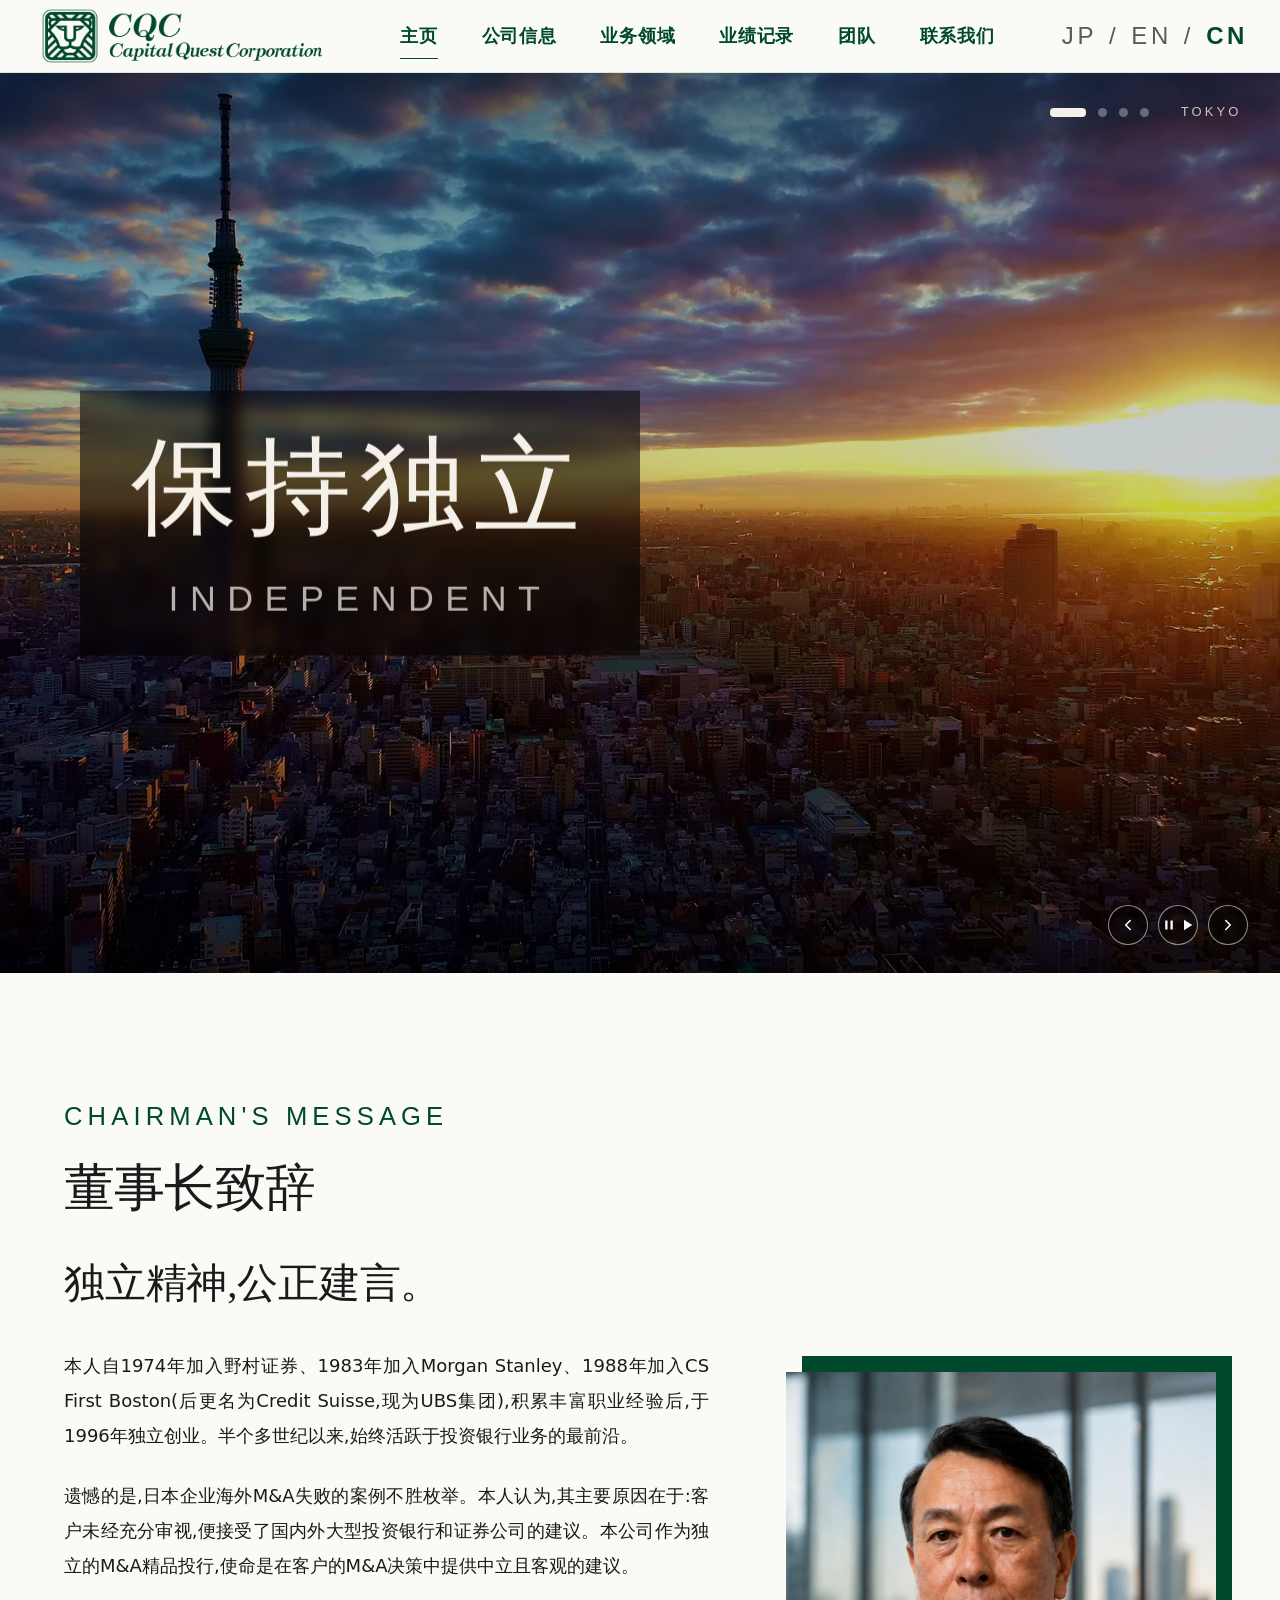
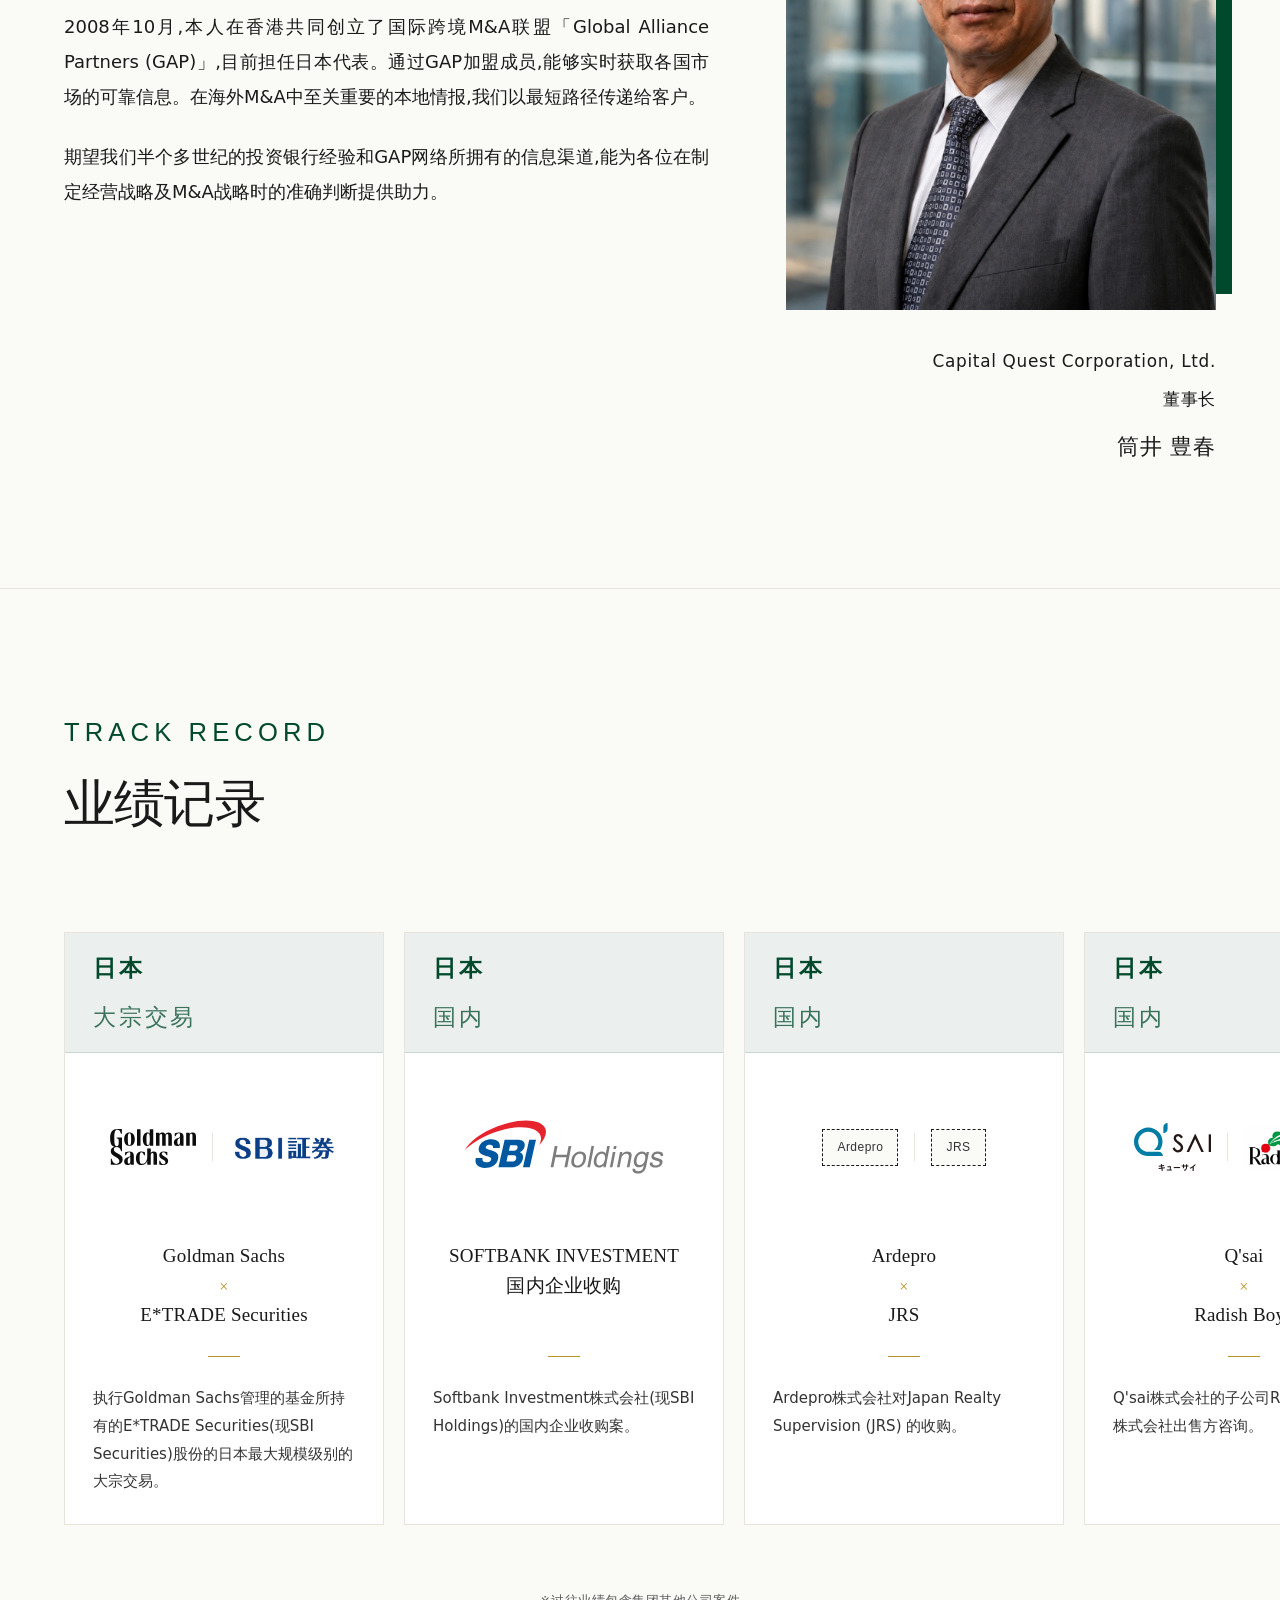
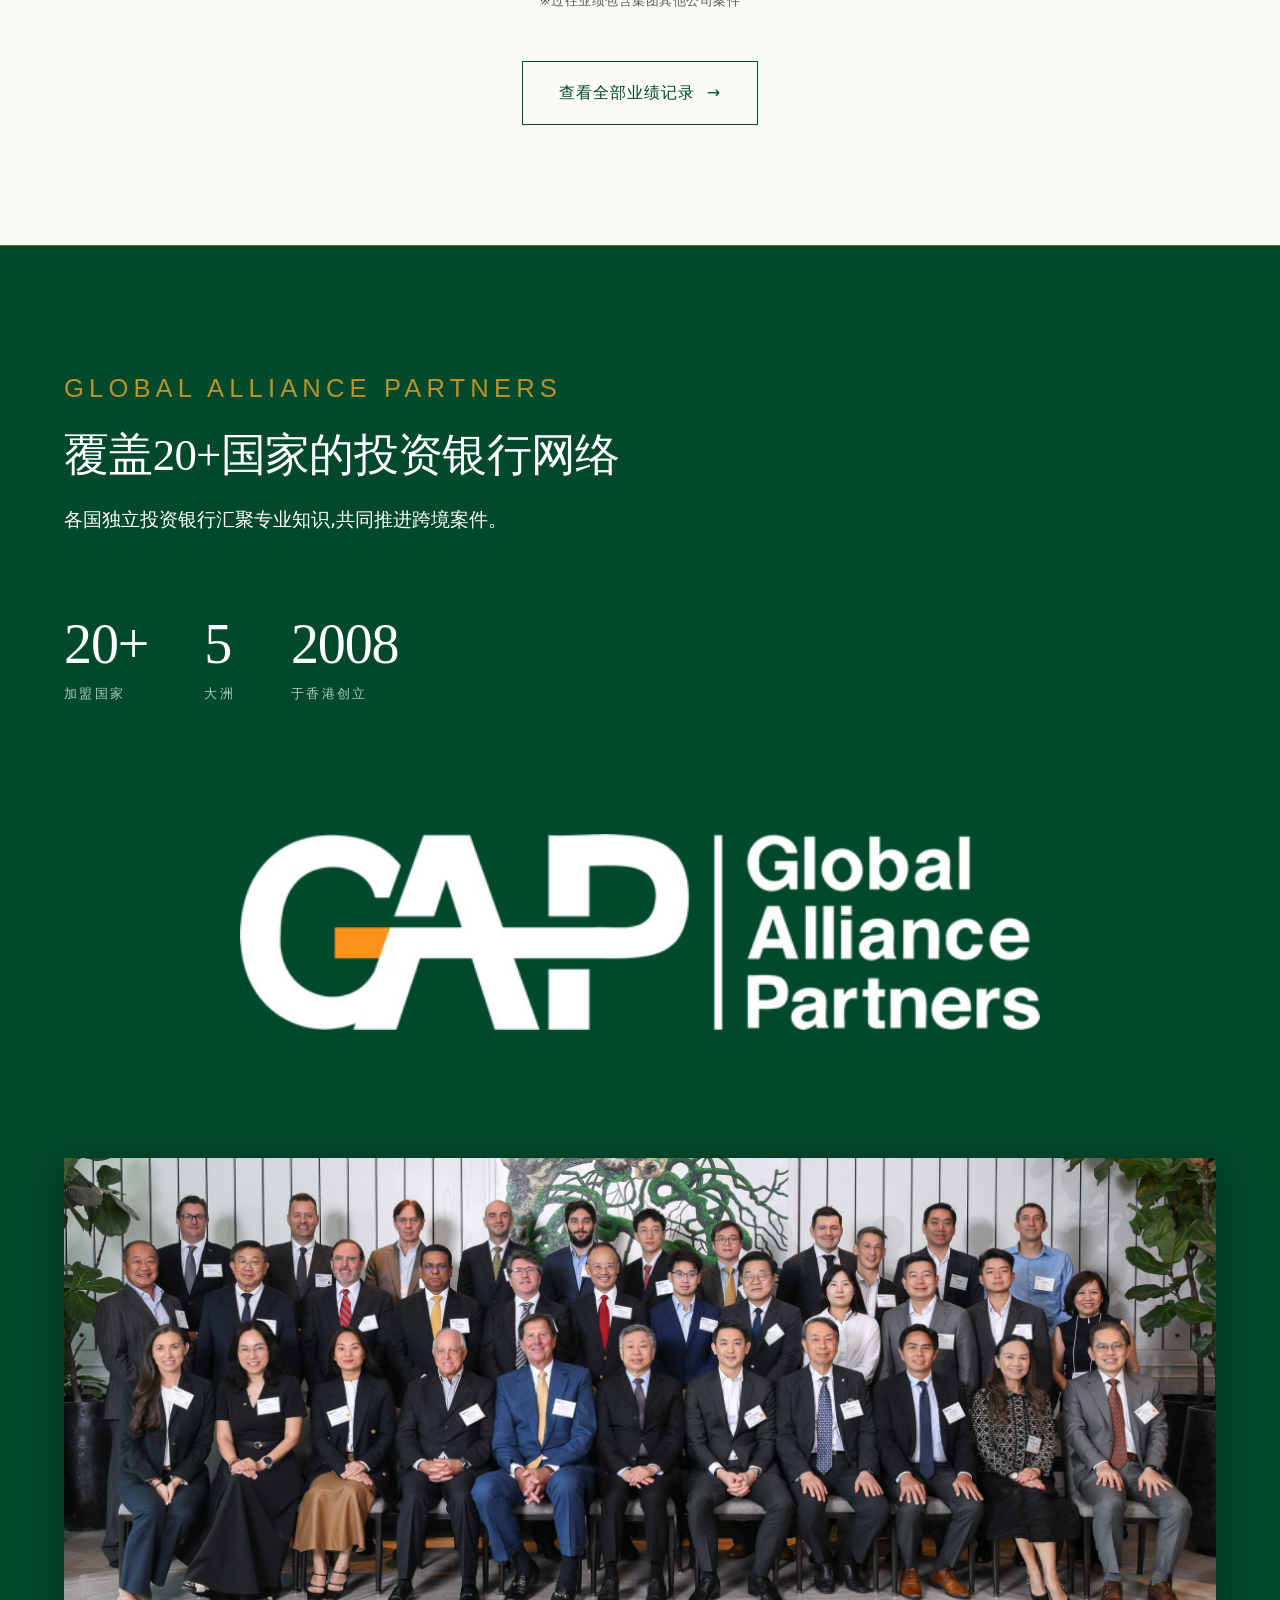
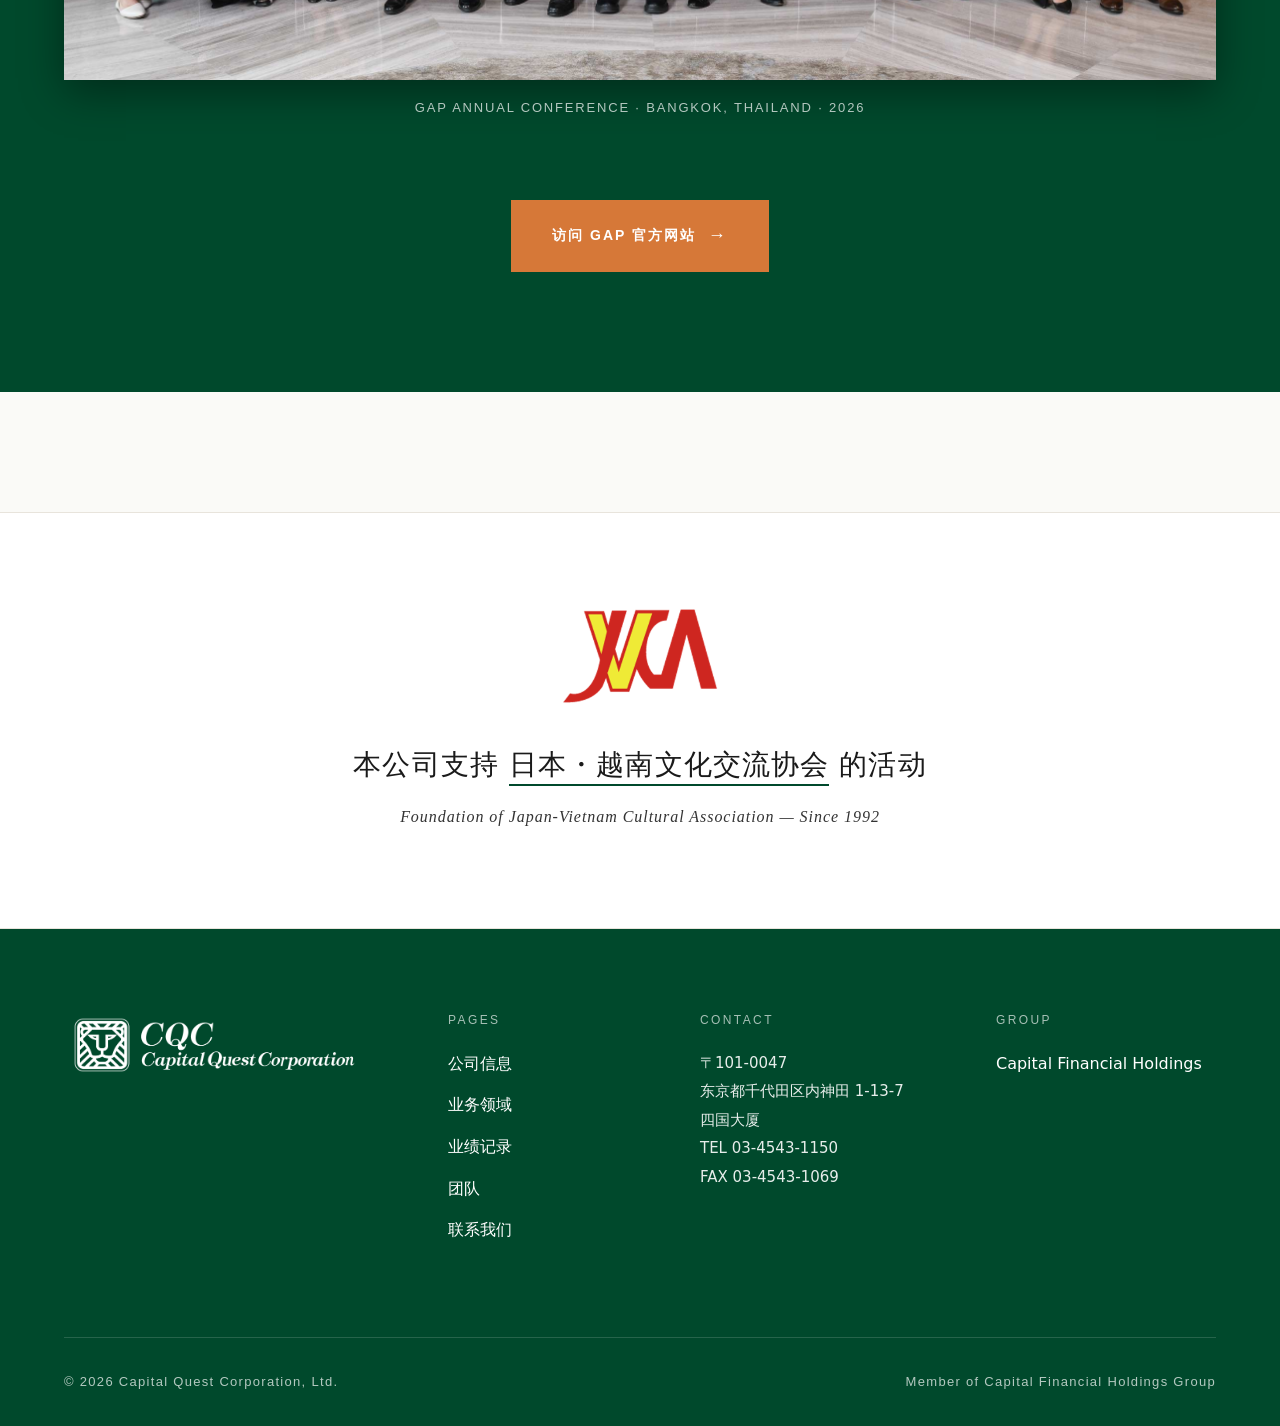
==== commit 530bebfd: "お問い合わせ導線の調整：ヘッダーCTA通常スタイル化／フッターPages内バグ修正／個人ボタンをアイコンのみに - ヘッダーCTAボタン：白抜き深緑から、他ナビと同じテキストリンクスタイルに統一（cl" ====
--- a/cn/index.html
+++ b/cn/index.html
@@ -6,7 +6,7 @@
   <title>Capital Quest Corporation, Ltd. | 独立M&A咨询</title>
   <meta name="description" content="独立系M&A咨询公司。作为Capital Financial Holdings (CFH)集团成员,通过覆盖20+国家的Global Alliance Partners (GAP)网络提供跨境M&A咨询服务。">
   <link rel="canonical" href="https://capital-qc.co.jp/cn/">
-  <link rel="stylesheet" href="../assets/css/style.css?v=20260513b">
+  <link rel="stylesheet" href="../assets/css/style.css?v=20260513c">
 </head>
 <body>
 
@@ -24,7 +24,7 @@
       <a href="services.html">业务领域</a>
       <a href="track-record.html">业绩记录</a>
       <a href="team.html">团队</a>
-      <a href="mailto:info@capital-qc.co.jp?subject=Capital%20Quest%20Corporation%20%E7%BD%91%E7%AB%99%E5%92%A8%E8%AF%A2" class="site-nav__cta">联系我们</a>
+      <a href="mailto:info@capital-qc.co.jp?subject=Capital%20Quest%20Corporation%20%E7%BD%91%E7%AB%99%E5%92%A8%E8%AF%A2">联系我们</a>
     </nav>
     <div class="site-nav__lang" aria-label="语言切换">
       <a href="../index.html">JP</a>
@@ -634,8 +634,8 @@
           <li><a href="about.html">公司信息</a></li>
           <li><a href="services.html">业务领域</a></li>
           <li><a href="track-record.html">业绩记录</a></li>
-          <li><a href="team.html">团队</a>
-      <a href="mailto:info@capital-qc.co.jp?subject=Capital%20Quest%20Corporation%20%E7%BD%91%E7%AB%99%E5%92%A8%E8%AF%A2" class="site-nav__cta">联系我们</a></li>
+          <li><a href="team.html">团队</a></li>
+          <li><a href="mailto:info@capital-qc.co.jp?subject=Capital%20Quest%20Corporation%20%E7%BD%91%E7%AB%99%E5%92%A8%E8%AF%A2">联系我们</a></li>
         </ul>
       </div>
 
@@ -648,7 +648,6 @@
           TEL 03-4543-1150<br>
           FAX 03-4543-1069
         </address>
-        <a href="mailto:info@capital-qc.co.jp?subject=Capital%20Quest%20Corporation%20%E7%BD%91%E7%AB%99%E5%92%A8%E8%AF%A2" class="site-footer__contact-link">联系我们 →</a>
       </div>
 
       <div class="site-footer__col">
--- a/assets/css/style.css
+++ b/assets/css/style.css
@@ -2727,75 +2727,26 @@
 }
 
 /* =========================================================
-   Contact CTA — ヘッダーナビ内 / フッター / Teamカード
+   Contact — Teamカード個人mailto:ボタン（アイコンのみ）
    ========================================================= */
-
-/* ヘッダーナビ右端の「お問い合わせ」CTA */
-.site-nav .site-nav__cta {
-  background: var(--c-forest);
-  color: #fff;
-  padding: 10px 22px;
-  border-radius: 4px;
-  font-size: 1rem;
-  letter-spacing: 0.06em;
-  transition: background var(--duration) var(--ease), opacity var(--duration) var(--ease);
-}
-.site-nav .site-nav__cta:hover {
-  background: #003820;
-  opacity: 1;
-}
-.site-nav .site-nav__cta::after { display: none; }
-
-@media (max-width: 1024px) {
-  /* モバイル時はドロップダウン内のボタンとして表示 */
-  .site-nav .site-nav__cta {
-    margin: 12px 24px 16px;
-    text-align: center;
-    border-radius: 4px;
-    padding: 14px 24px;
-    border-bottom: 0 !important;
-  }
-}
-
-/* フッターの「お問い合わせ」リンク */
-.site-footer__contact-link {
-  display: inline-block;
-  margin-top: 12px;
-  color: rgba(255, 255, 255, 0.92);
-  text-decoration: none;
-  font-family: var(--font-gothic);
-  font-size: 0.9375rem;
-  letter-spacing: 0.04em;
-  border-bottom: 1px solid rgba(255, 255, 255, 0.4);
-  padding-bottom: 2px;
-  transition: border-color var(--duration) var(--ease), color var(--duration) var(--ease);
-}
-.site-footer__contact-link:hover {
-  color: #fff;
-  border-bottom-color: #fff;
-}
-
-/* Teamカード expanded 内の個人mailto:ボタン */
 .person-card__contact {
   display: inline-flex;
   align-items: center;
-  gap: 8px;
-  padding: 10px 22px;
-  margin-top: 28px;
+  justify-content: center;
+  width: 44px;
+  height: 44px;
+  margin-top: 24px;
   background: transparent;
   color: var(--c-forest);
   border: 1px solid var(--c-forest);
-  border-radius: 4px;
+  border-radius: 8px;
   text-decoration: none;
-  font-family: var(--font-gothic);
-  font-size: 0.9375rem;
-  font-weight: 600;
-  letter-spacing: 0.04em;
   transition: background var(--duration) var(--ease), color var(--duration) var(--ease);
 }
 .person-card__contact::before {
   content: "✉";
-  font-size: 1rem;
+  font-size: 1.5rem;
+  line-height: 1;
 }
 .person-card__contact:hover {
   background: var(--c-forest);
